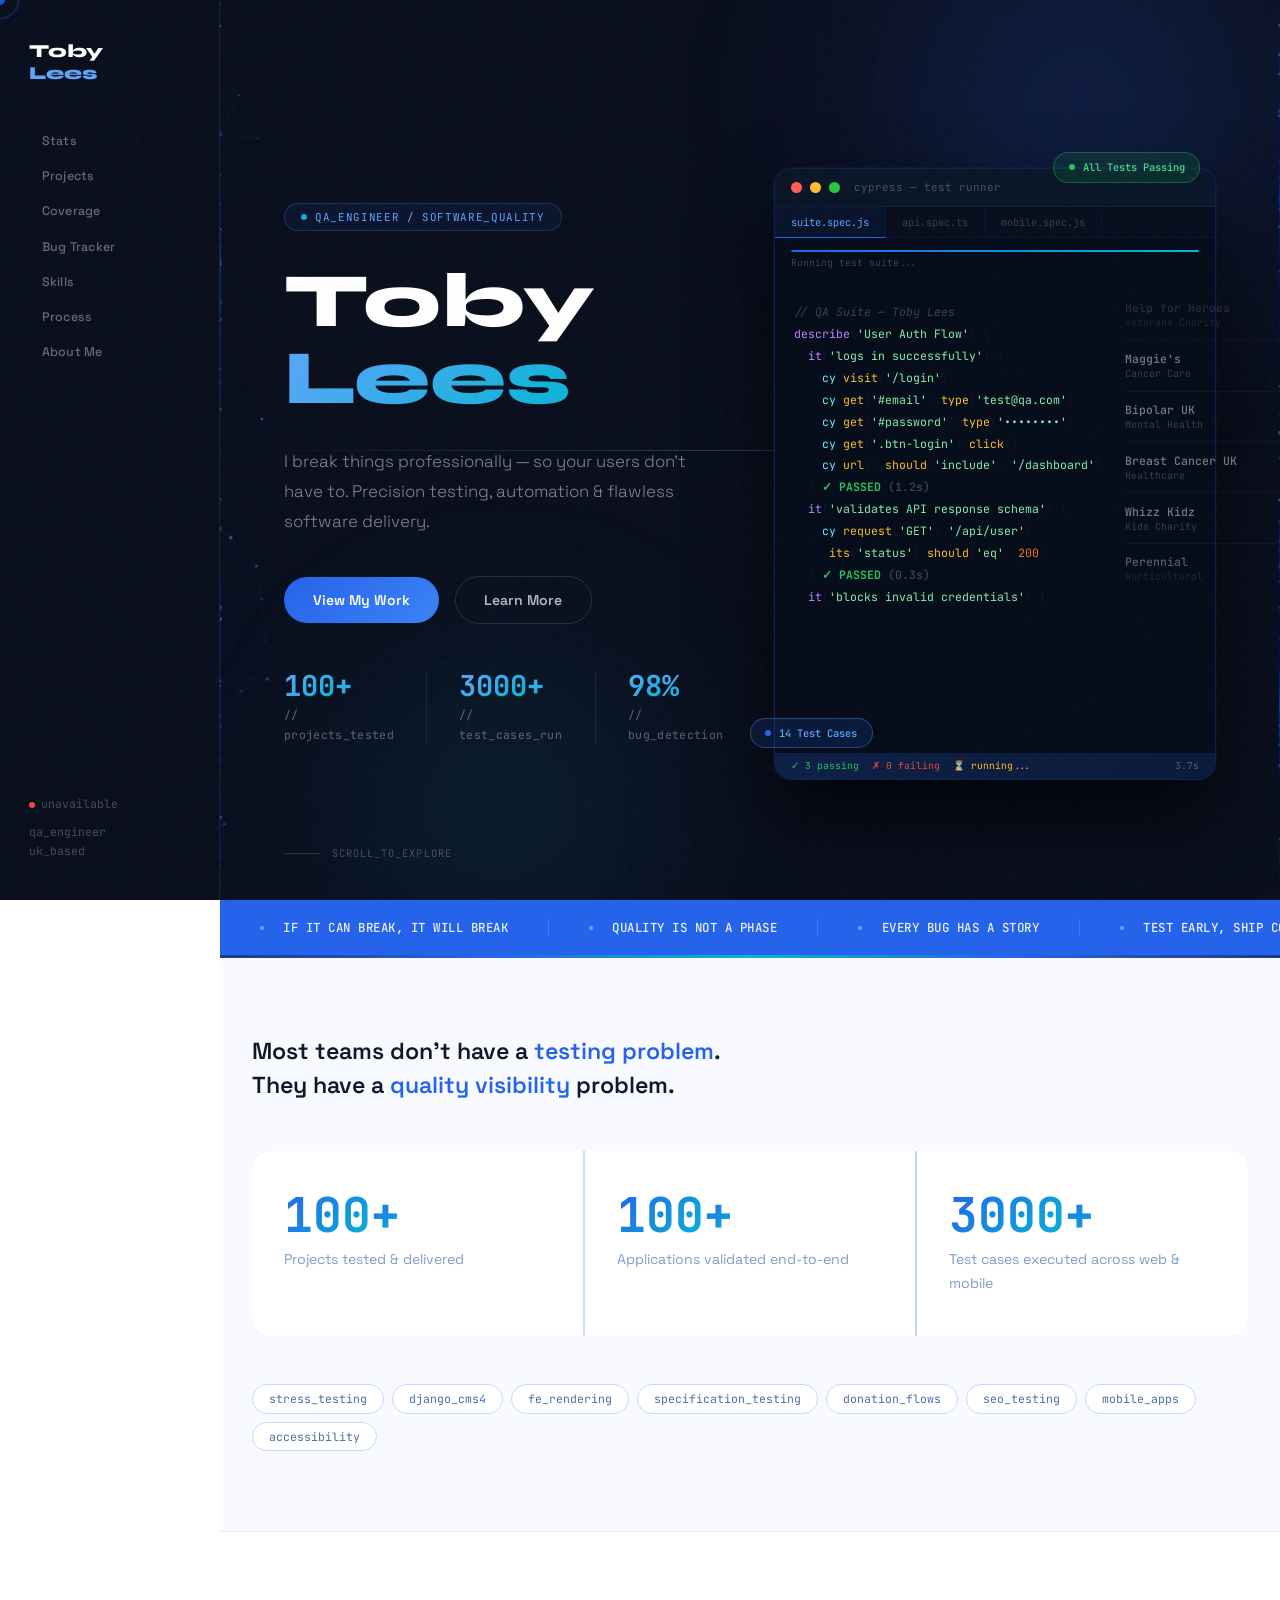
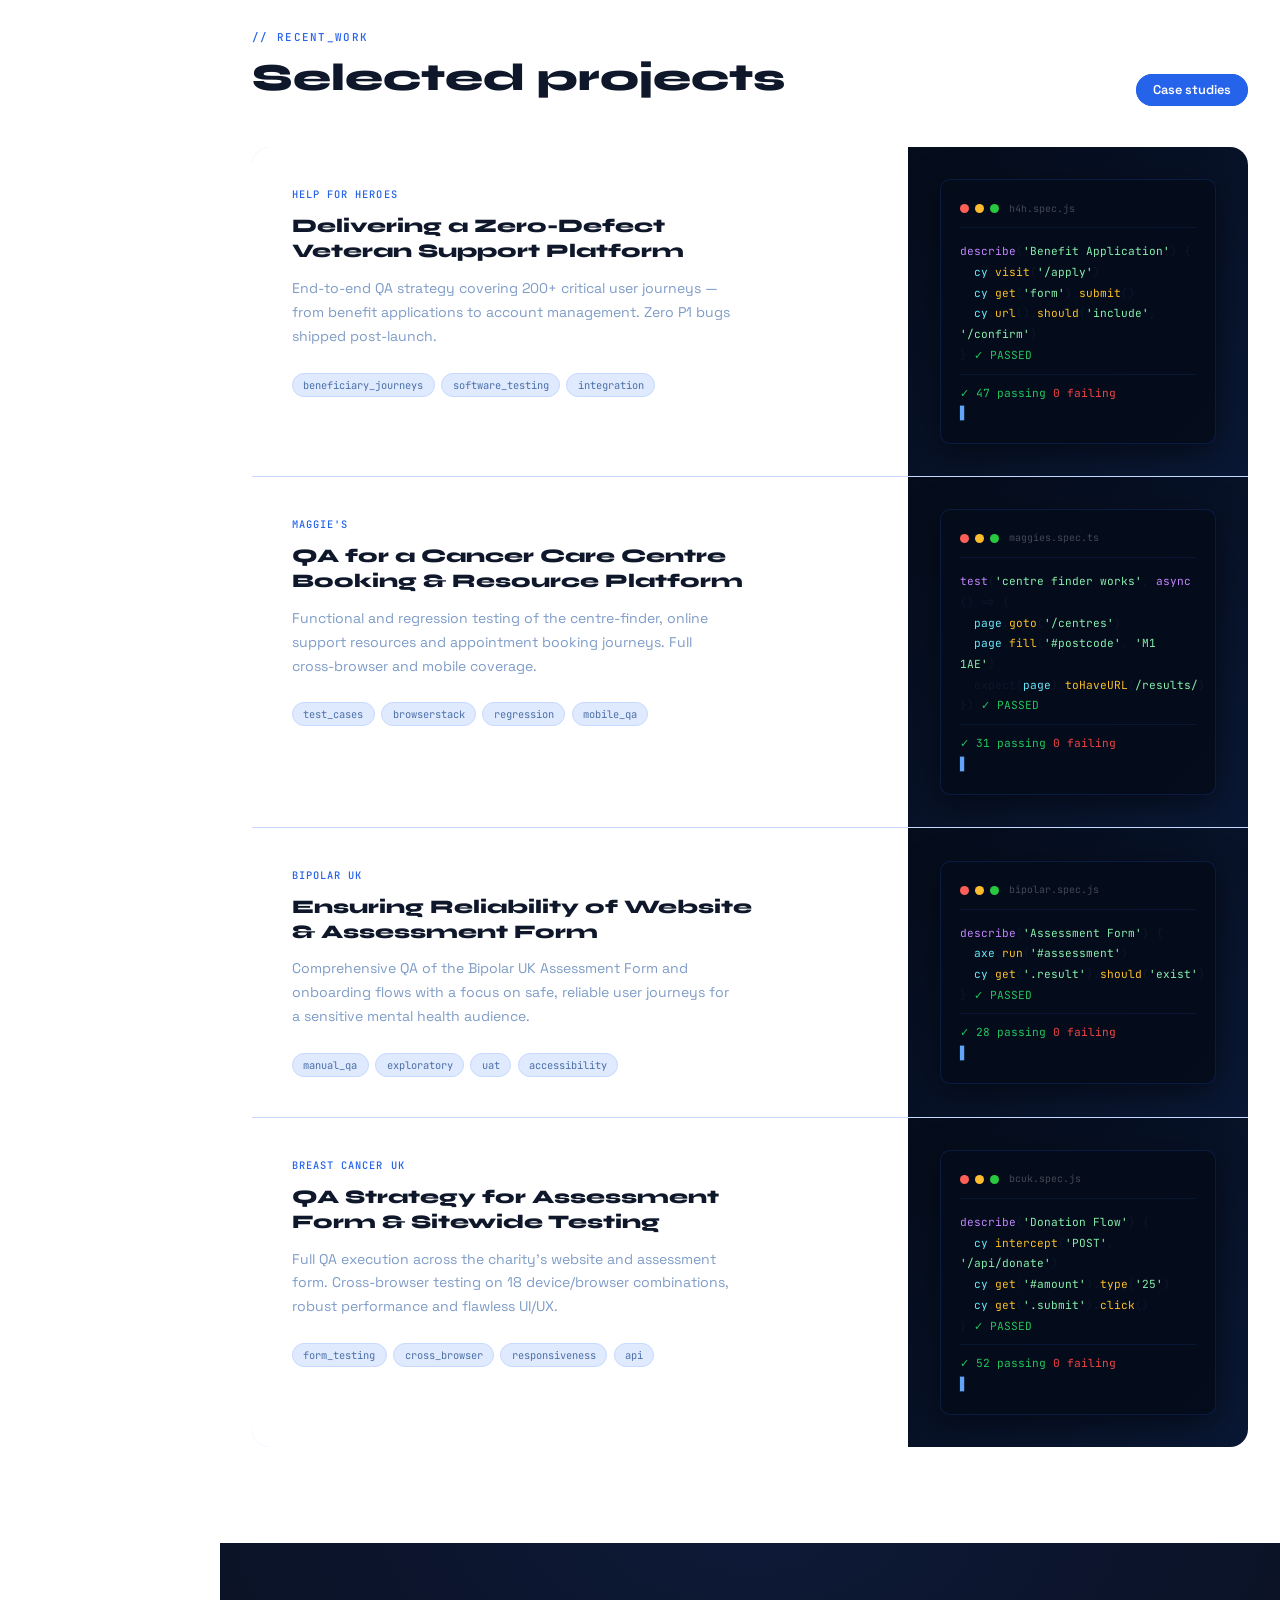
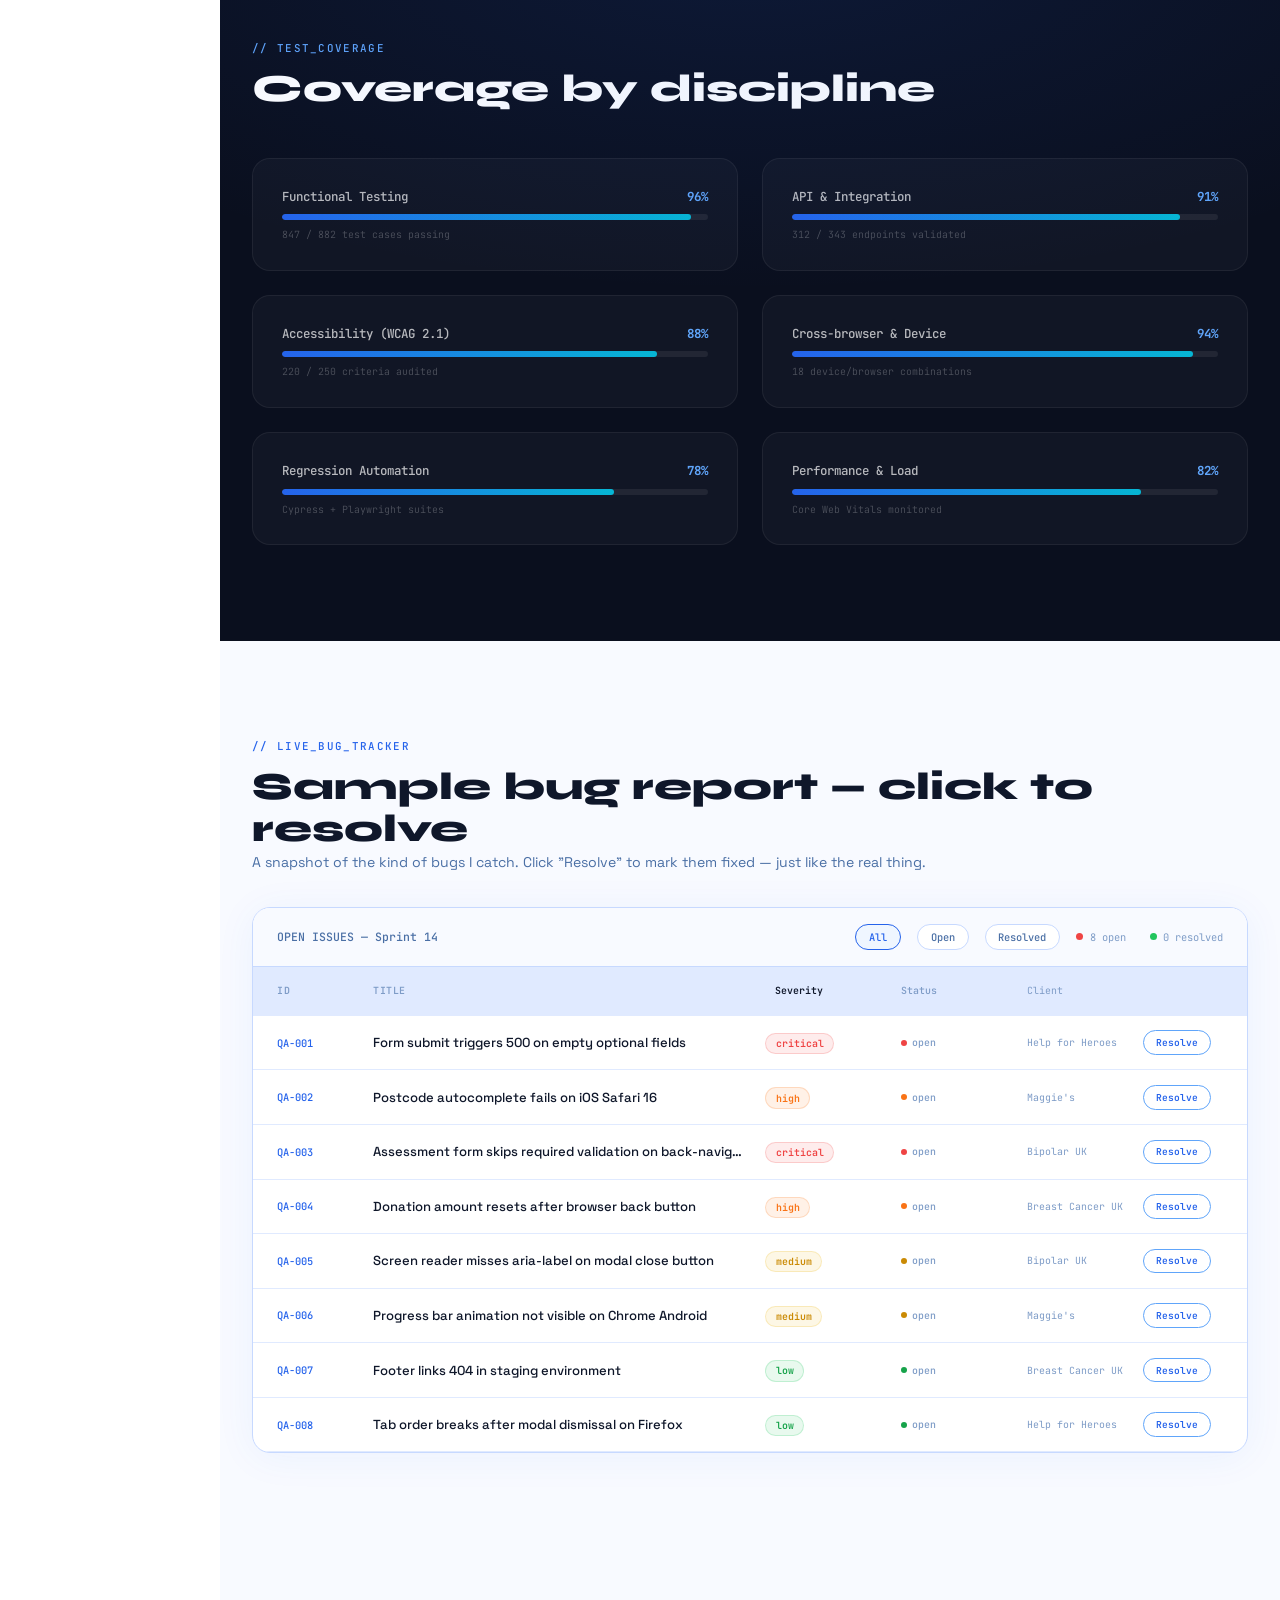
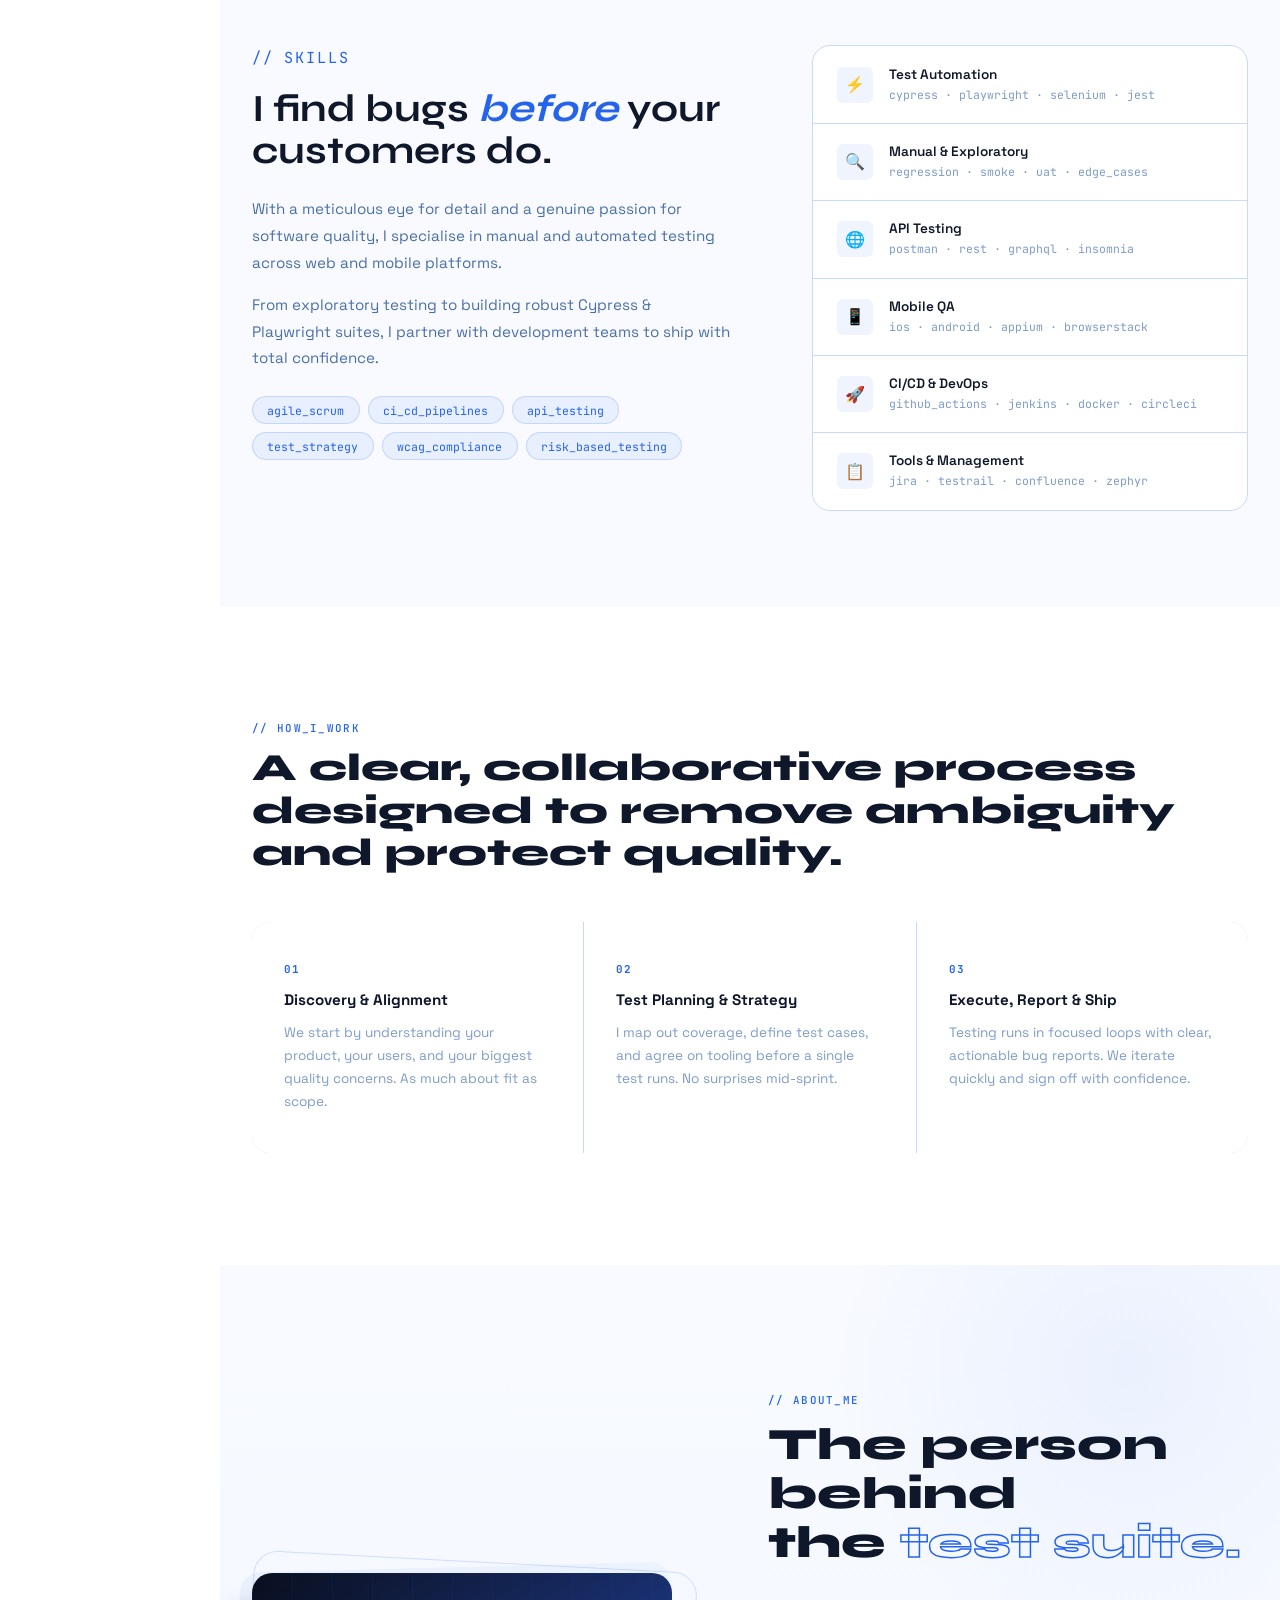
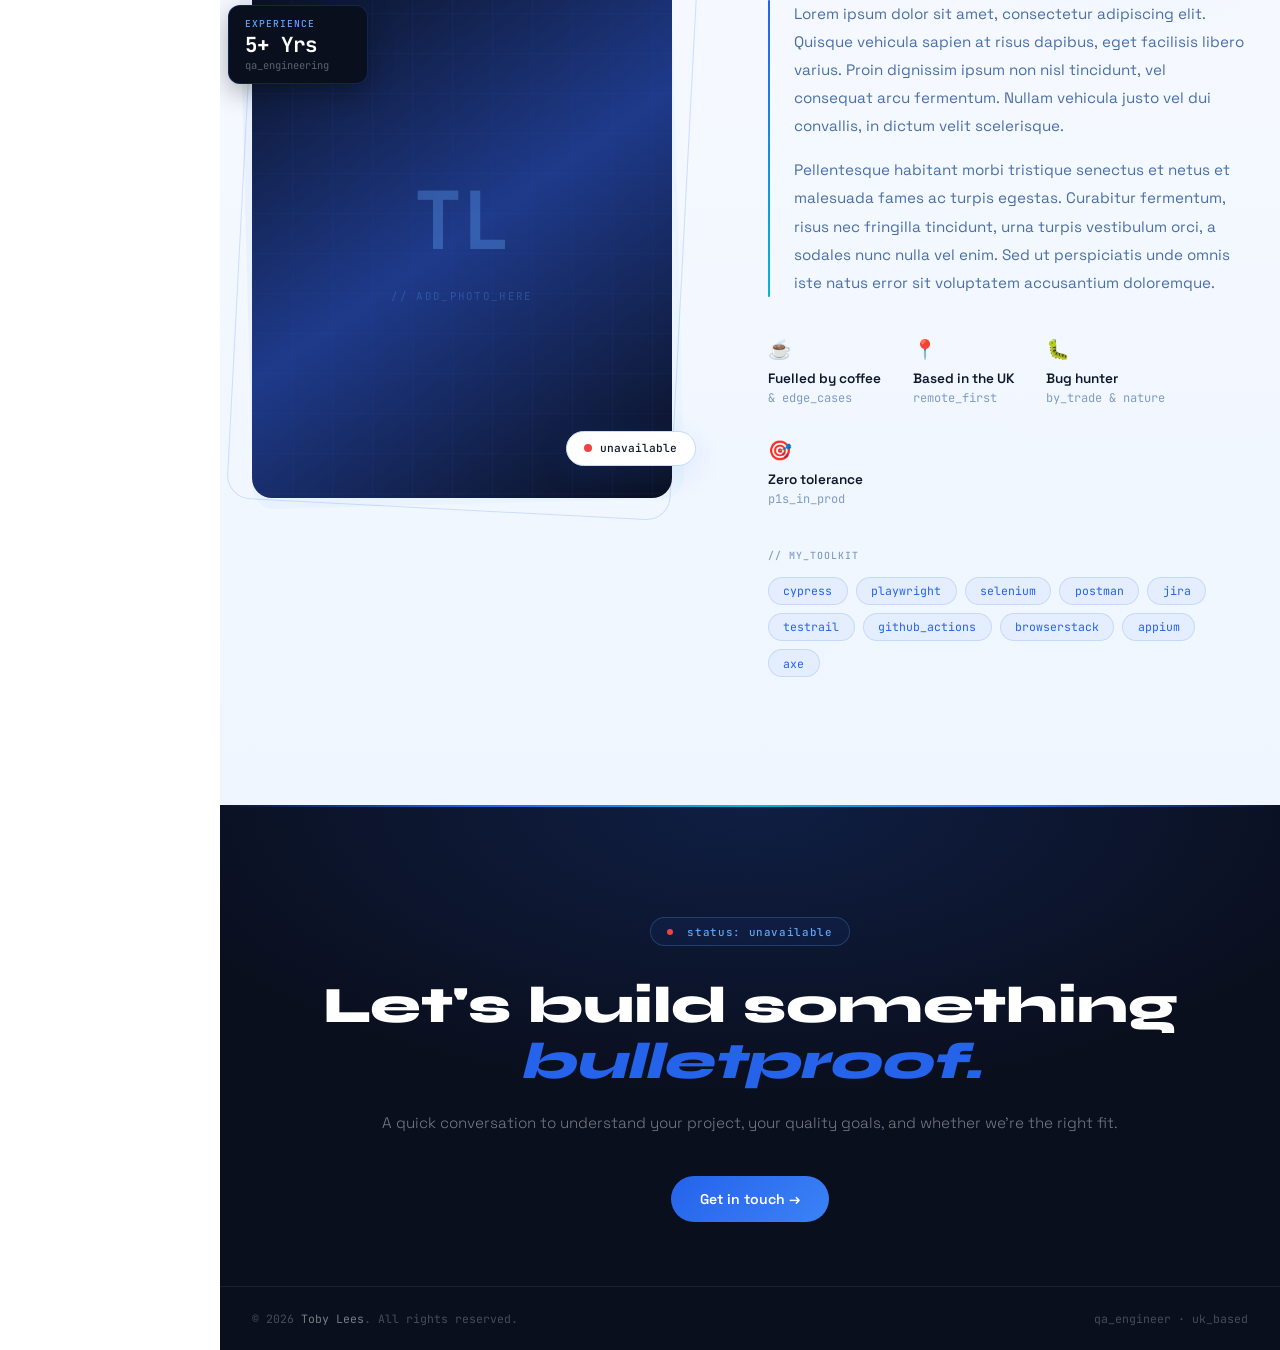
==== index.html @ b62c8f9a "Refactor particle canvas initialization and rendering Updated particle canvas initialization and dra" ====
<!DOCTYPE html>
<html lang="en">
<head>
  <meta charset="UTF-8" />
  <meta name="viewport" content="width=device-width, initial-scale=1.0" />
  <title>Toby Lees — QA Engineer</title>
  <link rel="preconnect" href="https://fonts.googleapis.com" />
  <link rel="preconnect" href="https://fonts.gstatic.com" crossorigin />
  <link href="https://fonts.googleapis.com/css2?family=Space+Grotesk:wght@300;400;500;600;700&family=JetBrains+Mono:wght@300;400;500;700&family=Syne:wght@800&display=swap" rel="stylesheet" />
  <style>
    :root {
      --blue:        #2563eb;
      --blue-light:  #60a5fa;
      --blue-mid:    #3b82f6;
      --blue-dark:   #1e3a8a;
      --blue-glow:   rgba(37,99,235,0.35);
      --blue-subtle: rgba(37,99,235,0.07);
      --cyan:        #06b6d4;
      --cyan-light:  #67e8f9;
      --white:       #ffffff;
      --off-white:   #f8faff;
      --cream:       #eff6ff;
      --gray-100:    #e0eaff;
      --gray-200:    #c7d9ff;
      --gray-400:    #7e9cc7;
      --gray-600:    #4a6fa5;
      --gray-900:    #0f172a;
      --dark:        #0a0f1e;
      --dark-mid:    #111827;
      --dark-border: rgba(255,255,255,0.07);
      --font-display: 'Syne', sans-serif;
      --font-body:    'Space Grotesk', sans-serif;
      --font-mono:    'JetBrains Mono', monospace;
      --radius:    18px;
      --radius-sm: 10px;
      --radius-xs: 6px;
      --ease: cubic-bezier(0.4,0,0.2,1);
      --t:      0.3s;
      --t-slow: 0.7s;
    }

    *, *::before, *::after { margin:0; padding:0; box-sizing:border-box; }
    html { scroll-behavior: smooth; font-size: 16px; }
    body { font-family: var(--font-body); background: var(--white); color: var(--gray-900); overflow-x: hidden; cursor: none; }

    .cursor { position: fixed; width: 10px; height: 10px; background: var(--blue); border-radius: 50%; pointer-events: none; z-index: 99999; transform: translate(-50%,-50%); transition: width .2s, height .2s, background .2s; mix-blend-mode: difference; }
    .cursor-ring { position: fixed; width: 38px; height: 38px; border: 1.5px solid rgba(37,99,235,0.5); border-radius: 50%; pointer-events: none; z-index: 99998; transform: translate(-50%,-50%); transition: left .1s ease, top .1s ease; }

    body::before { content: ''; position: fixed; inset: 0; pointer-events: none; z-index: 99997; opacity: 0.02; background-image: url("data:image/svg+xml,%3Csvg viewBox='0 0 200 200' xmlns='http://www.w3.org/2000/svg'%3E%3Cfilter id='n'%3E%3CfeTurbulence type='fractalNoise' baseFrequency='0.85' numOctaves='4' stitchTiles='stitch'/%3E%3C/filter%3E%3Crect width='100%25' height='100%25' filter='url(%23n)'/%3E%3C/svg%3E"); }

    h1,h2,h3,h4,h5 { font-family: var(--font-display); line-height: 1.1; }
    p { line-height: 1.75; color: var(--gray-600); font-family: var(--font-body); }
    em { font-style: italic; color: var(--blue); }
    a { text-decoration: none; color: inherit; }
    code, .mono { font-family: var(--font-mono); }

    .wrap { max-width: 1120px; margin: 0 auto; padding: 0 2rem; }
    [data-reveal] { opacity: 0; transform: translateY(28px); transition: opacity .7s var(--ease), transform .7s var(--ease); }
    [data-reveal].on { opacity: 1; transform: none; }

    /* ── SIDEBAR ── */
    .sidebar { position: fixed; top: 0; left: 0; bottom: 0; width: 220px; background: var(--dark); border-right: 1px solid var(--dark-border); z-index: 900; display: flex; flex-direction: column; padding: 2.5rem 1.8rem; }
    .sidebar-name { font-family: var(--font-display); font-size: 1.15rem; font-weight: 800; color: var(--white); line-height: 1.2; margin-bottom: 2.5rem; }
    .sidebar-name span { display: block; }
    .sidebar-name em { color: var(--blue-light); font-style: normal; }
    .sidebar-nav { display: flex; flex-direction: column; gap: 0.1rem; }
    .sidebar-nav a { font-family: var(--font-body); font-size: 0.78rem; font-weight: 500; color: rgba(255,255,255,0.38); padding: 0.55rem 0.8rem; border-radius: var(--radius-xs); letter-spacing: 0.02em; transition: color var(--t), background var(--t); position: relative; }
    .sidebar-nav a::before { content: ''; position: absolute; left: 0; top: 50%; transform: translateY(-50%); width: 2px; height: 0; background: var(--blue-light); border-radius: 2px; transition: height var(--t); }
    .sidebar-nav a:hover, .sidebar-nav a.active { color: rgba(255,255,255,0.9); background: rgba(255,255,255,0.04); }
    .sidebar-nav a:hover::before, .sidebar-nav a.active::before { height: 70%; }
    .sidebar-bottom { margin-top: auto; font-size: 0.72rem; color: rgba(255,255,255,0.25); font-family: var(--font-mono); line-height: 1.6; }
    .sidebar-dot { display: inline-block; width: 6px; height: 6px; background: #ef4444; border-radius: 50%; margin-right: 6px; animation: blinkDot 2s ease-in-out infinite; vertical-align: middle; }
    @keyframes blinkDot { 0%,100%{opacity:1;} 50%{opacity:.4;} }

    .mobile-nav { display: none; position: fixed; top: 0; left: 0; right: 0; height: 60px; background: var(--dark); border-bottom: 1px solid var(--dark-border); z-index: 900; align-items: center; padding: 0 1.5rem; justify-content: space-between; }
    .mobile-nav-name { font-family: var(--font-display); font-size: 1rem; font-weight: 800; color: var(--white); }
    .mobile-menu-btn { background: none; border: none; display: flex; flex-direction: column; gap: 5px; padding: 4px; cursor: none; }
    .mobile-menu-btn span { display: block; width: 22px; height: 2px; background: var(--white); border-radius: 2px; transition: var(--t); }
    .mobile-menu { position: fixed; top: 60px; left: 0; right: 0; bottom: 0; background: var(--dark); z-index: 899; padding: 2rem 1.5rem; display: none; flex-direction: column; gap: 0.5rem; }
    .mobile-menu.open { display: flex; }
    .mobile-menu a { font-family: var(--font-body); font-size: 1.1rem; font-weight: 600; color: rgba(255,255,255,0.7); padding: 0.8rem 0; border-bottom: 1px solid var(--dark-border); transition: color var(--t); }
    .mobile-menu a:hover { color: var(--blue-light); }

    .main { margin-left: 220px; }

    /* ═══════════════════════════════════════════
       HERO — particle canvas + test runner
    ═══════════════════════════════════════════ */
    .hero {
      min-height: 100vh;
      background: var(--dark);
      display: grid;
      grid-template-columns: 1fr 1fr;
      align-items: center;
      gap: 3rem;
      padding: 7rem 4rem 4rem;
      position: relative;
      overflow: hidden;
    }

    #particleCanvas { position: absolute; inset: 0;  width: 100%;  height: 100%;  pointer-events: none; z-index: 0; }

    .hero-bg-orb { position: absolute; border-radius: 50%; filter: blur(100px); pointer-events: none; }
    .hero-bg-orb-1 { width: 500px; height: 500px; background: radial-gradient(circle, rgba(37,99,235,0.3) 0%, transparent 70%); top: -150px; right: -50px; animation: orbDrift 12s ease-in-out infinite; }
    .hero-bg-orb-2 { width: 350px; height: 350px; background: radial-gradient(circle, rgba(6,182,212,0.2) 0%, transparent 70%); bottom: -80px; left: 10%; animation: orbDrift 9s ease-in-out infinite; animation-delay: -4s; }
    @keyframes orbDrift { 0%,100%{transform:translate(0,0);} 33%{transform:translate(20px,-15px);} 66%{transform:translate(-12px,20px);} }

    .hero-scanline { position: absolute; left: 0; right: 0; height: 1px; background: linear-gradient(90deg, transparent, rgba(96,165,250,0.3), transparent); animation: scanline 5s linear infinite; pointer-events: none; z-index: 1; }
    @keyframes scanline { 0%{top:-1px;opacity:0;} 5%{opacity:1;} 95%{opacity:1;} 100%{top:100%;opacity:0;} }

    .hero-content { position: relative; z-index: 2; }

    .hero-badge { display: inline-flex; align-items: center; gap: 0.5rem; font-family: var(--font-mono); font-size: 0.68rem; font-weight: 400; letter-spacing: 0.06em; color: var(--blue-light); border: 1px solid rgba(96,165,250,0.2); background: rgba(37,99,235,0.08); padding: 0.4rem 1rem; border-radius: 50px; margin-bottom: 2rem; }
    .hero-badge-dot { width: 6px; height: 6px; background: var(--cyan); border-radius: 50%; animation: blinkDot 1.5s ease-in-out infinite; }

    .hero-title { font-family: var(--font-display); font-size: clamp(3.5rem, 6vw, 5.5rem); font-weight: 800; color: var(--white); line-height: 1.0; margin-bottom: 1.8rem; }
    .hero-title .gradient-text { background: linear-gradient(135deg, var(--blue-light), var(--cyan)); -webkit-background-clip: text; -webkit-text-fill-color: transparent; background-clip: text; }

    .hero-sub { font-family: var(--font-body); font-size: 1.05rem; font-weight: 300; color: rgba(255,255,255,0.5); line-height: 1.8; max-width: 480px; margin-bottom: 2.5rem; }

    .hero-cta-row { display: flex; align-items: center; gap: 1rem; flex-wrap: wrap; margin-bottom: 3rem; }

    .btn-primary { display: inline-flex; align-items: center; gap: 0.5rem; font-family: var(--font-body); font-size: 0.88rem; font-weight: 600; background: linear-gradient(135deg, var(--blue), var(--blue-mid)); color: var(--white); padding: 0.85rem 1.8rem; border-radius: 50px; border: none; cursor: none; transition: transform var(--t), box-shadow var(--t); }
    .btn-primary:hover { transform: translateY(-2px); box-shadow: 0 12px 36px var(--blue-glow); }
    .btn-outline { display: inline-flex; align-items: center; gap: 0.5rem; font-family: var(--font-body); font-size: 0.88rem; font-weight: 600; color: rgba(255,255,255,0.7); padding: 0.85rem 1.8rem; border-radius: 50px; border: 1.5px solid rgba(255,255,255,0.12); cursor: none; transition: border-color var(--t), color var(--t), transform var(--t); }
    .btn-outline:hover { border-color: var(--blue-light); color: var(--white); transform: translateY(-2px); }

    .hero-stats { display: flex; gap: 2rem; }
    .hero-stat .num { font-family: var(--font-mono); font-size: 1.8rem; font-weight: 700; color: var(--white); line-height: 1; }
    .hero-stat .num span { background: linear-gradient(135deg, var(--blue-light), var(--cyan)); -webkit-background-clip: text; -webkit-text-fill-color: transparent; background-clip: text; }
    .hero-stat p { font-size: 0.72rem; font-family: var(--font-mono); color: rgba(255,255,255,0.35); margin: 0.3rem 0 0; letter-spacing: 0.03em; }
    .hero-stat-divider { width: 1px; background: rgba(255,255,255,0.08); align-self: stretch; }

    .scroll-hint { position: absolute; bottom: 2.5rem; left: 4rem; display: flex; align-items: center; gap: 0.75rem; color: rgba(255,255,255,0.25); font-family: var(--font-mono); font-size: 0.65rem; letter-spacing: 0.1em; text-transform: uppercase; z-index: 2; }
    .scroll-hint-line { width: 36px; height: 1px; background: rgba(255,255,255,0.15); }

    /* Test runner */
    .hero-visual { position: relative; z-index: 2; }
    .test-runner { background: #050c1a; border: 1px solid rgba(37,99,235,0.25); border-radius: var(--radius); overflow: hidden; box-shadow: 0 40px 80px rgba(0,0,0,0.7), 0 0 0 1px rgba(37,99,235,0.1); animation: floatUp 6s ease-in-out infinite; }
    @keyframes floatUp { 0%,100%{transform:translateY(0);} 50%{transform:translateY(-10px);} }
    .tr-titlebar { background: #0a1628; padding: 0.7rem 1rem; display: flex; align-items: center; gap: 0.5rem; border-bottom: 1px solid rgba(37,99,235,0.12); }
    .tr-dot { width: 11px; height: 11px; border-radius: 50%; }
    .tr-dot.r{background:#ff5f57;} .tr-dot.y{background:#febc2e;} .tr-dot.g{background:#28c840;}
    .tr-title { font-family: var(--font-mono); font-size: 0.68rem; color: rgba(255,255,255,0.25); margin-left: 6px; font-weight: 400; }
    .tr-tabs { display: flex; border-bottom: 1px solid rgba(37,99,235,0.1); background: #080e1d; }
    .tr-tab { font-family: var(--font-mono); font-size: 0.65rem; padding: 0.5rem 1rem; color: rgba(255,255,255,0.2); border-right: 1px solid rgba(37,99,235,0.08); cursor: default; }
    .tr-tab.active { color: var(--blue-light); background: rgba(37,99,235,0.07); border-bottom: 1px solid var(--blue); margin-bottom: -1px; }
    .tr-progress { margin: 0 1rem 0.8rem; padding-top: 0.8rem; }
    .tr-progress-bar { height: 2px; background: rgba(37,99,235,0.15); border-radius: 2px; overflow: hidden; }
    .tr-progress-fill { height: 100%; background: linear-gradient(90deg, var(--blue), var(--cyan)); border-radius: 2px; width: 0%; transition: width 0.3s ease; }
    .tr-progress-label { font-family: var(--font-mono); font-size: 0.6rem; color: rgba(255,255,255,0.25); margin-top: 4px; font-weight: 300; }
    .tr-body { padding: 1.2rem; font-family: var(--font-mono); font-size: 0.72rem; line-height: 1.9; min-height: 280px; font-weight: 400; }
    .tr-statusbar { background: linear-gradient(90deg, #0e2047, #0a1a3a); padding: 0.4rem 1rem; display: flex; align-items: center; justify-content: space-between; }
    .tr-status-left { display: flex; align-items: center; gap: 0.8rem; font-family: var(--font-mono); font-size: 0.6rem; }
    .tr-status-pass{color:#22c55e;} .tr-status-fail{color:#ef4444;} .tr-status-pending{color:#fbbf24;}
    .tr-status-right { font-family: var(--font-mono); font-size: 0.6rem; color: rgba(255,255,255,0.3); }
    .c-kw{color:#c084fc;} .c-str{color:#86efac;} .c-fn{color:#67e8f9;} .c-mt{color:#fbbf24;}
    .c-cm{color:rgba(255,255,255,0.22);font-style:italic;} .c-pass{color:#22c55e;font-weight:700;} .c-fail{color:#ef4444;}
    .c-num{color:#f97316;} .c-dim{color:rgba(255,255,255,0.28);}
    .c-cursor{color:var(--blue-light);animation:curBlink 1s step-end infinite;}
    @keyframes curBlink{0%,100%{opacity:1;}50%{opacity:0;}}
    .log-line{display:block;opacity:0;transform:translateX(-4px);}
    .log-line.visible{opacity:1;transform:none;transition:opacity 0.2s ease,transform 0.2s ease;}
    .tr-chip{position:absolute;display:flex;align-items:center;gap:0.5rem;font-family:var(--font-mono);font-size:0.65rem;font-weight:500;padding:0.45rem 0.9rem;border-radius:50px;white-space:nowrap;}
    .tr-chip-1{top:-1rem;right:1rem;background:rgba(34,197,94,0.12);border:1px solid rgba(34,197,94,0.35);color:#4ade80;animation:chipBob 4s ease-in-out infinite;}
    .tr-chip-2{bottom:2rem;left:-1.5rem;background:rgba(37,99,235,0.15);border:1px solid rgba(96,165,250,0.35);color:var(--blue-light);animation:chipBob 4s ease-in-out infinite;animation-delay:-2s;}
    @keyframes chipBob{0%,100%{transform:translateY(0);}50%{transform:translateY(-6px);}}
    .chip-dot-g{width:6px;height:6px;background:#22c55e;border-radius:50%;animation:blinkDot 1.5s ease-in-out infinite;}
    .chip-dot-b{width:6px;height:6px;background:var(--blue);border-radius:50%;}
    .hero-ticker{position:absolute;right:0;top:50%;transform:translateY(-50%);height:320px;overflow:hidden;width:155px;z-index:2;mask-image:linear-gradient(to bottom,transparent,black 20%,black 80%,transparent);}
    .hero-ticker-track{display:flex;flex-direction:column;animation:tickerScroll 18s linear infinite;}
    @keyframes tickerScroll{from{transform:translateY(0);}to{transform:translateY(-50%);}}
    .ticker-item{padding:0.65rem 0;border-bottom:1px solid rgba(255,255,255,0.04);}
    .ticker-item .t-name{font-family:var(--font-mono);font-size:0.72rem;font-weight:500;color:rgba(255,255,255,0.45);}
    .ticker-item .t-type{font-size:0.62rem;font-family:var(--font-mono);color:rgba(255,255,255,0.2);margin-top:1px;}

    /* ═══════════════════════════════════════════
       MANIFESTO STRIP
    ═══════════════════════════════════════════ */
    .manifesto {
      background: var(--blue);
      padding: 0;
      overflow: hidden;
      position: relative;
    }
    .manifesto-track {
      display: flex;
      animation: manifestoScroll 25s linear infinite;
      width: max-content;
      padding: 1.2rem 0;
    }
    .manifesto-track:hover { animation-play-state: paused; }
    @keyframes manifestoScroll { from{transform:translateX(0);} to{transform:translateX(-50%);} }
    .manifesto-item {
      display: flex; align-items: center; gap: 1.2rem;
      padding: 0 2.5rem;
      border-right: 1px solid rgba(255,255,255,0.15);
      white-space: nowrap;
    }
    .manifesto-item span {
      font-family: var(--font-mono);
      font-size: 0.78rem;
      font-weight: 500;
      color: rgba(255,255,255,0.9);
      letter-spacing: 0.04em;
      text-transform: uppercase;
    }
    .manifesto-item .sep {
      width: 4px; height: 4px; background: rgba(255,255,255,0.4); border-radius: 50%; flex-shrink: 0;
    }

    /* ═══════════════════════════════════════════
       STATS
    ═══════════════════════════════════════════ */
    .stats-section { background: var(--off-white); padding: 5rem 0; position: relative; overflow: hidden; border-bottom: 1px solid var(--gray-100); }
    .stats-section::before { content: ''; position: absolute; top: 0; left: 0; right: 0; height: 3px; background: linear-gradient(90deg, var(--blue-dark), var(--blue), var(--cyan), var(--blue), var(--blue-dark)); }
    .stats-header { margin-bottom: 3rem; }
    .stats-header p { font-size: 1.45rem; font-family: var(--font-body); font-weight: 600; color: var(--gray-900); max-width: 560px; line-height: 1.45; }
    .stats-header p em { color: var(--blue); font-style: normal; }
    .stats-grid { display: grid; grid-template-columns: repeat(3, 1fr); gap: 2px; background: var(--gray-200); border-radius: var(--radius); overflow: hidden; margin-bottom: 3rem; }
    .stat-box { background: var(--white); padding: 2.5rem 2rem; position: relative; overflow: hidden; transition: background var(--t); }
    .stat-box::after { content: ''; position: absolute; bottom: 0; left: 0; right: 0; height: 3px; background: linear-gradient(90deg, var(--blue), var(--cyan)); transform: scaleX(0); transform-origin: left; transition: transform 0.5s var(--ease); }
    .stat-box:hover::after { transform: scaleX(1); }
    .stat-box:hover { background: var(--cream); }
    .stat-box .num { font-family: var(--font-mono); font-size: 3rem; font-weight: 700; color: var(--gray-900); line-height: 1; margin-bottom: 0.5rem; }
    .stat-box .num span { background: linear-gradient(135deg, var(--blue), var(--cyan)); -webkit-background-clip: text; -webkit-text-fill-color: transparent; background-clip: text; }
    .stat-box p { font-size: 0.88rem; color: var(--gray-400); margin: 0; font-family: var(--font-body); font-weight: 400; }
    .industry-tags { display: flex; flex-wrap: wrap; gap: 0.5rem; }
    .industry-tag { font-family: var(--font-mono); font-size: 0.72rem; font-weight: 400; color: var(--gray-600); background: var(--white); border: 1.5px solid var(--gray-200); padding: 0.4rem 1rem; border-radius: 50px; transition: border-color var(--t), color var(--t), background var(--t), transform var(--t); }
    .industry-tag:hover { border-color: var(--blue); color: var(--blue); background: var(--cream); transform: translateY(-2px); }

    /* ═══════════════════════════════════════════
       PROJECTS
    ═══════════════════════════════════════════ */
    .projects-section { background: var(--white); padding: 6rem 0; }
    .section-header { display: flex; justify-content: space-between; align-items: flex-end; margin-bottom: 3rem; }
    .section-label { font-family: var(--font-mono); font-size: 0.68rem; font-weight: 500; letter-spacing: 0.12em; text-transform: uppercase; color: var(--blue); margin-bottom: 0.6rem; }
    .section-title { font-family: var(--font-display); font-size: clamp(1.8rem, 3vw, 2.4rem); font-weight: 800; color: var(--gray-900); }
    .pill-link { font-family: var(--font-body); font-size: 0.8rem; font-weight: 600; color: var(--blue); border: 1.5px solid var(--blue-light); padding: 0.4rem 1rem; border-radius: 50px; transition: background var(--t), color var(--t); }
    .pill-link:hover, .pill-link.filled { background: var(--blue); color: var(--white); border-color: var(--blue); }
    .projects-list { display: flex; flex-direction: column; gap: 1px; background: var(--gray-200); border-radius: var(--radius); overflow: hidden; }
    .project-row { background: var(--white); display: grid; grid-template-columns: 1fr 340px; min-height: 260px; cursor: none; position: relative; overflow: hidden; transition: background var(--t); }
    .project-row:hover { background: var(--cream); }
    .project-row::before { content: ''; position: absolute; left: 0; top: 0; bottom: 0; width: 3px; background: linear-gradient(to bottom, var(--blue), var(--cyan)); transform: scaleY(0); transform-origin: bottom; transition: transform var(--t-slow) var(--ease); }
    .project-row:hover::before { transform: scaleY(1); }
    .project-info { padding: 2.5rem; display: flex; flex-direction: column; justify-content: space-between; }
    .project-client-name { font-family: var(--font-mono); font-size: 0.65rem; font-weight: 500; letter-spacing: 0.1em; text-transform: uppercase; color: var(--blue); margin-bottom: 0.8rem; }
    .project-title { font-family: var(--font-display); font-size: 1.2rem; font-weight: 800; color: var(--gray-900); line-height: 1.3; margin-bottom: 0.8rem; max-width: 480px; }
    .project-desc { font-size: 0.88rem; color: var(--gray-400); line-height: 1.7; margin-bottom: 1.5rem; max-width: 440px; font-weight: 400; }
    .project-tags { display: flex; flex-wrap: wrap; gap: 0.4rem; }
    .project-tag { font-family: var(--font-mono); font-size: 0.65rem; font-weight: 400; color: var(--gray-600); background: var(--gray-100); border: 1px solid var(--gray-200); padding: 0.25rem 0.65rem; border-radius: 50px; }
    .project-visual { position: relative; overflow: hidden; background: linear-gradient(135deg, #050c1a, #0a1835); display: flex; align-items: center; justify-content: center; }
    .project-visual-inner { width: 100%; height: 100%; display: flex; align-items: center; justify-content: center; padding: 2rem; }
    .test-visual { width: 100%; background: rgba(5,12,26,0.9); border: 1px solid rgba(37,99,235,0.18); border-radius: var(--radius-sm); padding: 1.2rem; font-family: var(--font-mono); font-size: 0.7rem; line-height: 1.85; box-shadow: 0 8px 32px rgba(0,0,0,0.5); }
    .tv-bar { display: flex; align-items: center; gap: 6px; margin-bottom: 0.8rem; padding-bottom: 0.6rem; border-bottom: 1px solid rgba(37,99,235,0.12); }
    .tv-dot{width:9px;height:9px;border-radius:50%;} .tv-dot.r{background:#ff5f57;} .tv-dot.y{background:#febc2e;} .tv-dot.g{background:#28c840;}
    .tv-file{color:rgba(255,255,255,0.25);font-size:0.62rem;margin-left:4px;}
    .tv-kw{color:#c084fc;} .tv-str{color:#86efac;} .tv-fn{color:#67e8f9;} .tv-mt{color:#fbbf24;}
    .tv-cm{color:rgba(255,255,255,0.2);font-style:italic;} .tv-pass{color:#22c55e;} .tv-fail{color:#ef4444;}
    .tv-cursor{color:#60a5fa;animation:cursorBlink 1s step-end infinite;}
    @keyframes cursorBlink{0%,100%{opacity:1;}50%{opacity:0;}}

    /* ═══════════════════════════════════════════
       COVERAGE BARS — new section
    ═══════════════════════════════════════════ */
    .coverage-section {
      background: var(--dark);
      padding: 6rem 0;
      position: relative;
      overflow: hidden;
    }
    .coverage-section::before { content: ''; position: absolute; inset: 0; background: radial-gradient(ellipse 80% 50% at 50% 0%, rgba(37,99,235,0.12), transparent); pointer-events: none; }
    .coverage-section .section-label { color: var(--blue-light); }
    .coverage-section .section-title { color: var(--white); margin-bottom: 3rem; }

    .coverage-grid {
      display: grid;
      grid-template-columns: 1fr 1fr;
      gap: 1.5rem;
    }

    .coverage-card {
      background: rgba(255,255,255,0.03);
      border: 1px solid rgba(255,255,255,0.06);
      border-radius: var(--radius);
      padding: 1.8rem;
      transition: border-color var(--t), background var(--t);
    }
    .coverage-card:hover { border-color: rgba(37,99,235,0.4); background: rgba(37,99,235,0.04); }

    .coverage-card-header {
      display: flex; justify-content: space-between; align-items: center;
      margin-bottom: 0.6rem;
    }
    .coverage-card-title {
      font-family: var(--font-mono); font-size: 0.78rem; font-weight: 500;
      color: rgba(255,255,255,0.7);
    }
    .coverage-pct {
      font-family: var(--font-mono); font-size: 0.78rem; font-weight: 700;
      color: var(--blue-light);
    }
    .coverage-bar-track {
      height: 6px; background: rgba(255,255,255,0.07);
      border-radius: 6px; overflow: hidden; margin-bottom: 0.5rem;
    }
    .coverage-bar-fill {
      height: 100%; border-radius: 6px;
      background: linear-gradient(90deg, var(--blue), var(--cyan));
      width: 0%;
      transition: width 1.4s cubic-bezier(0.4,0,0.2,1);
    }
    .coverage-meta {
      font-family: var(--font-mono); font-size: 0.62rem; font-weight: 300;
      color: rgba(255,255,255,0.25);
    }

    /* ═══════════════════════════════════════════
       BUG TRACKER — interactive section
    ═══════════════════════════════════════════ */
    .bug-tracker-section {
      background: var(--off-white);
      padding: 6rem 0;
    }

    .bug-tracker-ui {
      background: var(--white);
      border: 1.5px solid var(--gray-200);
      border-radius: var(--radius);
      overflow: hidden;
      box-shadow: 0 4px 40px rgba(37,99,235,0.06);
    }

    .bt-toolbar {
      background: var(--off-white);
      border-bottom: 1px solid var(--gray-200);
      padding: 1rem 1.5rem;
      display: flex; align-items: center; gap: 1rem;
      flex-wrap: wrap;
    }
    .bt-toolbar-title {
      font-family: var(--font-mono); font-size: 0.72rem; font-weight: 500;
      color: var(--gray-600); margin-right: auto;
    }
    .bt-filter-btn {
      font-family: var(--font-mono); font-size: 0.65rem; font-weight: 500;
      padding: 0.3rem 0.8rem; border-radius: 50px; border: 1.5px solid var(--gray-200);
      background: var(--white); color: var(--gray-600); cursor: none;
      transition: border-color var(--t), color var(--t), background var(--t);
    }
    .bt-filter-btn:hover, .bt-filter-btn.active { border-color: var(--blue); color: var(--blue); background: var(--cream); }
    .bt-stats { display: flex; gap: 1.5rem; }
    .bt-stat { display: flex; align-items: center; gap: 0.4rem; font-family: var(--font-mono); font-size: 0.65rem; color: var(--gray-400); }
    .bt-stat-dot { width: 7px; height: 7px; border-radius: 50%; }

    .bt-list { display: flex; flex-direction: column; }
    .bt-row {
      display: grid; grid-template-columns: 80px 1fr 120px 110px 100px 80px;
      padding: 0.9rem 1.5rem; border-bottom: 1px solid var(--gray-100);
      align-items: center; gap: 1rem;
      transition: background var(--t);
    }
    .bt-row:hover { background: var(--cream); }
    .bt-row.resolved { opacity: 0.45; }
    .bt-row.resolved .bt-title { text-decoration: line-through; }

    .bt-id { font-family: var(--font-mono); font-size: 0.65rem; color: var(--blue); font-weight: 500; }
    .bt-title { font-family: var(--font-body); font-size: 0.82rem; font-weight: 500; color: var(--gray-900); white-space: nowrap; overflow: hidden; text-overflow: ellipsis; }
    .bt-severity { display: inline-flex; align-items: center; gap: 0.3rem; font-family: var(--font-mono); font-size: 0.62rem; font-weight: 600; padding: 0.2rem 0.6rem; border-radius: 50px; }
    .sev-critical { background: rgba(239,68,68,0.1); color: #ef4444; border: 1px solid rgba(239,68,68,0.2); }
    .sev-high { background: rgba(249,115,22,0.1); color: #f97316; border: 1px solid rgba(249,115,22,0.2); }
    .sev-medium { background: rgba(234,179,8,0.1); color: #ca8a04; border: 1px solid rgba(234,179,8,0.2); }
    .sev-low { background: rgba(34,197,94,0.1); color: #16a34a; border: 1px solid rgba(34,197,94,0.2); }
    .bt-status { display: inline-flex; align-items: center; gap: 0.3rem; font-family: var(--font-mono); font-size: 0.62rem; font-weight: 500; color: var(--gray-400); }
    .st-dot { width: 6px; height: 6px; border-radius: 50%; }
    .bt-client { font-family: var(--font-mono); font-size: 0.62rem; color: var(--gray-400); white-space: nowrap; overflow: hidden; text-overflow: ellipsis; }
    .bt-action-btn {
      font-family: var(--font-mono); font-size: 0.6rem; font-weight: 600;
      padding: 0.3rem 0.75rem; border-radius: 50px;
      border: 1px solid var(--blue-light); color: var(--blue); background: none;
      cursor: none; transition: background var(--t), color var(--t); white-space: nowrap;
    }
    .bt-action-btn:hover { background: var(--blue); color: var(--white); border-color: var(--blue); }
    .bt-action-btn.resolved-btn { border-color: var(--gray-200); color: var(--gray-400); }

    .bt-header { background: var(--gray-100); }
    .bt-header .bt-title, .bt-header .bt-id { font-family: var(--font-mono); font-size: 0.62rem; font-weight: 600; color: var(--gray-400); text-transform: uppercase; letter-spacing: 0.06em; }

    /* ═══════════════════════════════════════════
       SKILLS
    ═══════════════════════════════════════════ */
    .about-section { background: var(--off-white); padding: 6rem 0; }
    .about-grid { display: grid; grid-template-columns: 1.1fr 1fr; gap: 5rem; align-items: start; }
    .about-text h2 { font-size: clamp(1.8rem, 3vw, 2.4rem); margin-bottom: 1.5rem; color: var(--gray-900); }
    .about-text p { margin-bottom: 1rem; font-size: 0.95rem; font-weight: 400; }
    .about-tags { display: flex; flex-wrap: wrap; gap: 0.5rem; margin-top: 1.5rem; }
    .about-tag { font-family: var(--font-mono); font-size: 0.72rem; font-weight: 400; color: var(--blue); background: var(--blue-subtle); border: 1px solid rgba(37,99,235,0.18); padding: 0.35rem 0.9rem; border-radius: 50px; }
    .skills-card { background: var(--white); border: 1.5px solid var(--gray-200); border-radius: var(--radius); overflow: hidden; }
    .skill-row { display: flex; align-items: center; gap: 1rem; padding: 1.2rem 1.5rem; border-bottom: 1px solid var(--gray-200); transition: background var(--t); position: relative; overflow: hidden; }
    .skill-row::after { content: ''; position: absolute; left: 0; top: 0; bottom: 0; width: 2px; background: linear-gradient(to bottom, var(--blue), var(--cyan)); transform: scaleY(0); transform-origin: bottom; transition: transform 0.4s var(--ease); }
    .skill-row:hover::after { transform: scaleY(1); }
    .skill-row:last-child { border-bottom: none; }
    .skill-row:hover { background: var(--cream); }
    .skill-icon-box { width: 36px; height: 36px; background: var(--blue-subtle); border-radius: var(--radius-xs); display: flex; align-items: center; justify-content: center; font-size: 1rem; flex-shrink: 0; }
    .skill-info strong { display: block; font-family: var(--font-body); font-size: 0.85rem; font-weight: 600; color: var(--gray-900); }
    .skill-info span { font-size: 0.72rem; color: var(--gray-400); font-family: var(--font-mono); }

    /* ═══════════════════════════════════════════
       PROCESS
    ═══════════════════════════════════════════ */
    .process-section { background: var(--white); padding: 7rem 0; }
    .process-grid { display: grid; grid-template-columns: repeat(3, 1fr); gap: 1px; background: var(--gray-200); border-radius: var(--radius); overflow: hidden; margin-top: 3rem; }
    .process-step { background: var(--white); padding: 2.5rem 2rem; transition: background var(--t); position: relative; overflow: hidden; }
    .process-step::before { content: ''; position: absolute; bottom: 0; left: 0; right: 0; height: 3px; background: linear-gradient(90deg, var(--blue), var(--cyan)); transform: scaleX(0); transform-origin: left; transition: transform 0.5s var(--ease); }
    .process-step:hover::before { transform: scaleX(1); }
    .process-step:hover { background: var(--cream); }
    .step-num { font-family: var(--font-mono); font-size: 0.68rem; font-weight: 700; color: var(--blue); letter-spacing: 0.1em; margin-bottom: 1rem; }
    .process-step h3 { font-size: 0.95rem; font-weight: 700; color: var(--gray-900); margin-bottom: 0.75rem; font-family: var(--font-body); }
    .process-step p { font-size: 0.85rem; color: var(--gray-400); line-height: 1.7; font-weight: 400; }

    /* ═══════════════════════════════════════════
       ABOUT ME
    ═══════════════════════════════════════════ */
    .about-me-section { background: linear-gradient(180deg, var(--off-white) 0%, var(--cream) 100%); padding: 8rem 0; position: relative; overflow: hidden; }
    .about-me-section::before { content: ''; position: absolute; width: 600px; height: 600px; background: radial-gradient(circle, rgba(37,99,235,0.06) 0%, transparent 70%); top: -200px; right: -150px; border-radius: 50%; pointer-events: none; }
    .about-me-inner { display: grid; grid-template-columns: 420px 1fr; gap: 6rem; align-items: center; position: relative; z-index: 2; }
    .about-me-image-wrap { position: relative; }
    .about-me-image-wrap::before { content: ''; position: absolute; inset: -12px; border: 1.5px solid rgba(37,99,235,0.18); border-radius: 24px; transform: rotate(3deg); transition: transform 0.6s var(--ease); z-index: 0; }
    .about-me-image-wrap:hover::before { transform: rotate(1deg) scale(1.01); }
    .about-me-image-wrap::after { content: ''; position: absolute; inset: -6px; background: linear-gradient(135deg, rgba(37,99,235,0.06), rgba(6,182,212,0.03)); border-radius: 22px; transform: rotate(-1.5deg); transition: transform 0.6s var(--ease); z-index: 0; }
    .about-me-img { width: 100%; aspect-ratio: 4/5; object-fit: cover; border-radius: 20px; display: block; position: relative; z-index: 1; filter: grayscale(15%); transition: filter 0.5s ease, transform 0.5s ease; }
    .about-me-image-wrap:hover .about-me-img { filter: grayscale(0%); transform: scale(1.01); }
    .about-me-img-placeholder { width: 100%; aspect-ratio: 4/5; border-radius: 20px; background: linear-gradient(145deg, #0a0f1e 0%, #1e3a8a 50%, #0a0f1e 100%); display: flex; flex-direction: column; align-items: center; justify-content: center; gap: 1rem; position: relative; z-index: 1; overflow: hidden; }
    .about-me-img-placeholder::before { content: ''; position: absolute; inset: 0; background-image: linear-gradient(rgba(37,99,235,0.07) 1px, transparent 1px), linear-gradient(90deg, rgba(37,99,235,0.07) 1px, transparent 1px); background-size: 40px 40px; }
    .placeholder-initials { font-family: var(--font-mono); font-size: 5rem; font-weight: 700; color: rgba(96,165,250,0.35); position: relative; z-index: 1; }
    .placeholder-label { font-family: var(--font-mono); font-size: 0.68rem; font-weight: 400; letter-spacing: 0.12em; text-transform: uppercase; color: rgba(96,165,250,0.28); position: relative; z-index: 1; }
    .about-me-chip { position: absolute; bottom: 2rem; right: -1.5rem; background: var(--white); border: 1.5px solid var(--gray-200); border-radius: 50px; padding: 0.6rem 1.1rem; display: flex; align-items: center; gap: 0.5rem; z-index: 3; box-shadow: 0 8px 32px rgba(37,99,235,0.12); animation: chipFloat 4s ease-in-out infinite; }
    @keyframes chipFloat { 0%,100%{transform:translateY(0);} 50%{transform:translateY(-6px);} }
    .about-me-chip .chip-dot { width: 8px; height: 8px; background: #ef4444; border-radius: 50%; animation: blinkDot 2s ease-in-out infinite; }
    .about-me-chip span { font-family: var(--font-mono); font-size: 0.7rem; font-weight: 500; color: var(--gray-900); white-space: nowrap; }
    .about-me-chip-2 { position: absolute; top: 2rem; left: -1.5rem; background: var(--dark); border: 1px solid rgba(37,99,235,0.25); border-radius: 12px; padding: 0.7rem 1rem; z-index: 3; box-shadow: 0 8px 24px rgba(0,0,0,0.3); animation: chipFloat 4s ease-in-out infinite; animation-delay: -2s; min-width: 140px; }
    .chip-2-label { font-family: var(--font-mono); font-size: 0.6rem; font-weight: 500; letter-spacing: 0.1em; text-transform: uppercase; color: var(--blue-light); margin-bottom: 0.3rem; }
    .chip-2-value { font-family: var(--font-mono); font-size: 1.3rem; font-weight: 700; color: var(--white); line-height: 1; }
    .chip-2-sub { font-size: 0.65rem; font-family: var(--font-mono); color: rgba(255,255,255,0.35); margin-top: 0.15rem; }
    .about-me-text .section-label { display: block; margin-bottom: 0.8rem; }
    .about-me-text h2 { font-family: var(--font-display); font-size: clamp(2rem, 3.5vw, 3rem); font-weight: 800; color: var(--gray-900); line-height: 1.1; margin-bottom: 2rem; }
    .about-me-text h2 em { color: transparent; -webkit-text-stroke: 1.5px var(--blue); font-style: normal; }
    .about-me-paragraphs { position: relative; padding-left: 1.5rem; border-left: 2px solid var(--gray-200); margin-bottom: 2.5rem; }
    .about-me-paragraphs .border-fill { position: absolute; left: -2px; top: 0; width: 2px; height: 0%; background: linear-gradient(to bottom, var(--blue), var(--cyan)); border-radius: 2px; transition: height 1.2s var(--ease); }
    .about-me-paragraphs.border-animated .border-fill { height: 100%; }
    .about-me-paragraphs p { font-size: 0.95rem; line-height: 1.85; color: var(--gray-600); margin-bottom: 1rem; font-weight: 400; }
    .about-me-paragraphs p:last-child { margin-bottom: 0; }
    .about-me-facts { display: flex; gap: 2rem; margin-bottom: 2.5rem; flex-wrap: wrap; }
    .fact-item { display: flex; flex-direction: column; gap: 0.2rem; }
    .fact-icon { font-size: 1.2rem; margin-bottom: 0.3rem; }
    .fact-item strong { font-family: var(--font-body); font-size: 0.85rem; font-weight: 600; color: var(--gray-900); }
    .fact-item span { font-size: 0.75rem; color: var(--gray-400); font-family: var(--font-mono); }
    .about-me-pills-label { font-family: var(--font-mono); font-size: 0.62rem; font-weight: 500; letter-spacing: 0.1em; text-transform: uppercase; color: var(--gray-400); margin-bottom: 0.75rem; }
    .about-me-pills { display: flex; flex-wrap: wrap; gap: 0.5rem; }
    .about-pill { font-family: var(--font-mono); font-size: 0.72rem; font-weight: 400; color: var(--blue); background: rgba(37,99,235,0.06); border: 1px solid rgba(37,99,235,0.15); padding: 0.35rem 0.9rem; border-radius: 50px; transition: background 0.25s, color 0.25s, transform 0.2s; cursor: default; }
    .about-pill:hover { background: var(--blue); color: var(--white); transform: translateY(-2px); }

    /* ═══════════════════════════════════════════
       FOOTER
    ═══════════════════════════════════════════ */
    .footer-cta { background: var(--dark); padding: 7rem 0 4rem; position: relative; overflow: hidden; }
    .footer-cta::before { content: ''; position: absolute; inset: 0; pointer-events: none; background: radial-gradient(ellipse 60% 60% at 50% 0%, rgba(37,99,235,0.18), transparent); }
    .footer-cta::after { content: ''; position: absolute; top: 0; left: 0; right: 0; height: 2px; background: linear-gradient(90deg, transparent, var(--blue), var(--cyan), var(--blue), transparent); }
    .footer-cta-inner { text-align: center; position: relative; z-index: 2; }
    .footer-cta-inner .badge { display: inline-flex; align-items: center; gap: 0.5rem; font-family: var(--font-mono); font-size: 0.68rem; font-weight: 500; color: var(--blue-light); border: 1px solid rgba(96,165,250,0.25); background: rgba(37,99,235,0.07); padding: 0.4rem 1rem; border-radius: 50px; margin-bottom: 2rem; letter-spacing: 0.06em; }
    .footer-cta-inner h2 { font-size: clamp(2rem, 4vw, 3.5rem); color: var(--white); margin-bottom: 1.2rem; font-weight: 800; }
    .footer-cta-inner p { color: rgba(255,255,255,0.45); font-size: 0.95rem; margin-bottom: 2.5rem; font-weight: 300; }
    .footer-cta-btns { display: flex; gap: 1rem; justify-content: center; flex-wrap: wrap; }
    .footer-bar { background: var(--dark); border-top: 1px solid var(--dark-border); padding: 1.5rem 0; }
    .footer-bar-inner { display: flex; justify-content: space-between; align-items: center; gap: 1rem; font-size: 0.72rem; color: rgba(255,255,255,0.25); font-family: var(--font-mono); }
    .footer-bar-inner em { font-style: normal; color: rgba(255,255,255,0.45); }

    /* ═══════════════════════════════════════════
       RESPONSIVE
    ═══════════════════════════════════════════ */
    @media (max-width: 1024px) {
      .sidebar { display: none; } .main { margin-left: 0; } .mobile-nav { display: flex; }
      .hero { grid-template-columns: 1fr; padding-top: 80px; } .hero-visual { display: none; } .hero-ticker { display: none; }
      .about-grid { grid-template-columns: 1fr; gap: 3rem; }
      .project-row { grid-template-columns: 1fr; } .project-visual { min-height: 220px; }
      .about-me-inner { grid-template-columns: 1fr; gap: 4rem; }
      .about-me-image-wrap { max-width: 340px; margin: 0 auto; }
      .about-me-chip { right: 0; } .about-me-chip-2 { left: 0; }
      .coverage-grid { grid-template-columns: 1fr; }
      .bt-row { grid-template-columns: 60px 1fr 90px 80px; }
      .bt-row > :nth-child(5), .bt-row > :nth-child(6) { display: none; }
    }
    @media (max-width: 768px) {
      .hero { padding: 80px 1.5rem 3rem; } .wrap { padding: 0 1.5rem; }
      .stats-grid { grid-template-columns: 1fr; } .process-grid { grid-template-columns: 1fr; }
      .section-header { flex-direction: column; align-items: flex-start; gap: 1rem; }
      .scroll-hint { display: none; } .footer-bar-inner { flex-direction: column; text-align: center; }
      .hero-stats { flex-wrap: wrap; gap: 1rem; } .hero-stat-divider { display: none; }
      .bt-row { grid-template-columns: 1fr 80px 80px; }
      .bt-row > :nth-child(1), .bt-row > :nth-child(4), .bt-row > :nth-child(5), .bt-row > :nth-child(6) { display: none; }
      .manifesto-item span { font-size: 0.68rem; }
    }
  </style>
</head>
<body>

  <div class="cursor" id="cursor"></div>
  <div class="cursor-ring" id="cursorRing"></div>

  <aside class="sidebar">
    <div class="sidebar-name"><span>Toby</span><span><em>Lees</em></span></div>
    <nav class="sidebar-nav">
      <a href="#stats" class="active">Stats</a>
      <a href="#projects">Projects</a>
      <a href="#coverage">Coverage</a>
      <a href="#bugs">Bug Tracker</a>
      <a href="#skills">Skills</a>
      <a href="#process">Process</a>
      <a href="#about-me">About Me</a>
    </nav>
    <div class="sidebar-bottom">
      <div style="margin-bottom:.6rem"><span class="sidebar-dot"></span>unavailable</div>
      qa_engineer<br/>uk_based
    </div>
  </aside>

  <nav class="mobile-nav">
    <div class="mobile-nav-name">Toby Lees</div>
    <button class="mobile-menu-btn" id="mobileMenuBtn" aria-label="Menu"><span></span><span></span><span></span></button>
  </nav>
  <div class="mobile-menu" id="mobileMenu">
    <a href="#stats" onclick="closeMobileMenu()">Stats</a>
    <a href="#projects" onclick="closeMobileMenu()">Projects</a>
    <a href="#coverage" onclick="closeMobileMenu()">Coverage</a>
    <a href="#bugs" onclick="closeMobileMenu()">Bug Tracker</a>
    <a href="#skills" onclick="closeMobileMenu()">Skills</a>
    <a href="#process" onclick="closeMobileMenu()">Process</a>
    <a href="#about-me" onclick="closeMobileMenu()">About Me</a>
  </div>

  <div class="main">

    <!-- ════ HERO ════ -->
    <section class="hero" id="hero">
      <canvas id="particleCanvas"></canvas>
      <div class="hero-bg-orb hero-bg-orb-1"></div>
      <div class="hero-bg-orb hero-bg-orb-2"></div>
      <div class="hero-scanline"></div>

      <div class="hero-content">
        <div class="hero-badge" data-reveal>
          <div class="hero-badge-dot"></div>
          QA_ENGINEER / SOFTWARE_QUALITY
        </div>
        <h1 class="hero-title" data-reveal>
          Toby<br/>
          <span class="gradient-text">Lees</span>
        </h1>
        <p class="hero-sub" data-reveal>
          I break things professionally — so your users don't have to.
          Precision testing, automation & flawless software delivery.
        </p>
        <div class="hero-cta-row" data-reveal>
          <a href="#projects" class="btn-primary">View My Work</a>
          <a href="#skills" class="btn-outline">Learn More</a>
        </div>
        <div class="hero-stats" data-reveal>
          <div class="hero-stat">
            <div class="num"><span class="count" data-count="100">0</span><span>+</span></div>
            <p>// projects_tested</p>
          </div>
          <div class="hero-stat-divider"></div>
          <div class="hero-stat">
            <div class="num"><span class="count" data-count="3000">0</span><span>+</span></div>
            <p>// test_cases_run</p>
          </div>
          <div class="hero-stat-divider"></div>
          <div class="hero-stat">
            <div class="num"><span class="count" data-count="98">0</span><span>%</span></div>
            <p>// bug_detection</p>
          </div>
        </div>
      </div>

      <div class="hero-visual" data-reveal>
        <div class="test-runner">
          <div class="tr-titlebar">
            <div class="tr-dot r"></div><div class="tr-dot y"></div><div class="tr-dot g"></div>
            <div class="tr-title">cypress — test runner</div>
          </div>
          <div class="tr-tabs">
            <div class="tr-tab active">suite.spec.js</div>
            <div class="tr-tab">api.spec.ts</div>
            <div class="tr-tab">mobile.spec.js</div>
          </div>
          <div class="tr-progress">
            <div class="tr-progress-bar"><div class="tr-progress-fill" id="trProgress"></div></div>
            <div class="tr-progress-label" id="trProgressLabel">Running test suite...</div>
          </div>
          <div class="tr-body" id="trBody">
            <span class="log-line"><span class="c-cm">// QA Suite — Toby Lees</span></span>
            <span class="log-line"><span class="c-kw">describe</span>(<span class="c-str">'User Auth Flow'</span>) {</span>
            <span class="log-line">&nbsp;&nbsp;<span class="c-kw">it</span>(<span class="c-str">'logs in successfully'</span>) {</span>
            <span class="log-line">&nbsp;&nbsp;&nbsp;&nbsp;<span class="c-fn">cy</span>.<span class="c-mt">visit</span>(<span class="c-str">'/login'</span>)</span>
            <span class="log-line">&nbsp;&nbsp;&nbsp;&nbsp;<span class="c-fn">cy</span>.<span class="c-mt">get</span>(<span class="c-str">'#email'</span>).<span class="c-mt">type</span>(<span class="c-str">'test@qa.com'</span>)</span>
            <span class="log-line">&nbsp;&nbsp;&nbsp;&nbsp;<span class="c-fn">cy</span>.<span class="c-mt">get</span>(<span class="c-str">'#password'</span>).<span class="c-mt">type</span>(<span class="c-str">'••••••••'</span>)</span>
            <span class="log-line">&nbsp;&nbsp;&nbsp;&nbsp;<span class="c-fn">cy</span>.<span class="c-mt">get</span>(<span class="c-str">'.btn-login'</span>).<span class="c-mt">click</span>()</span>
            <span class="log-line">&nbsp;&nbsp;&nbsp;&nbsp;<span class="c-fn">cy</span>.<span class="c-mt">url</span>().<span class="c-mt">should</span>(<span class="c-str">'include'</span>, <span class="c-str">'/dashboard'</span>)</span>
            <span class="log-line">&nbsp;&nbsp;} <span class="c-pass">✓ PASSED</span> <span class="c-dim">(1.2s)</span></span>
            <span class="log-line">&nbsp;&nbsp;<span class="c-kw">it</span>(<span class="c-str">'validates API response schema'</span>) {</span>
            <span class="log-line">&nbsp;&nbsp;&nbsp;&nbsp;<span class="c-fn">cy</span>.<span class="c-mt">request</span>(<span class="c-str">'GET'</span>, <span class="c-str">'/api/user'</span>)</span>
            <span class="log-line">&nbsp;&nbsp;&nbsp;&nbsp;.<span class="c-mt">its</span>(<span class="c-str">'status'</span>).<span class="c-mt">should</span>(<span class="c-str">'eq'</span>, <span class="c-num">200</span>)</span>
            <span class="log-line">&nbsp;&nbsp;} <span class="c-pass">✓ PASSED</span> <span class="c-dim">(0.3s)</span></span>
            <span class="log-line">&nbsp;&nbsp;<span class="c-kw">it</span>(<span class="c-str">'blocks invalid credentials'</span>) {</span>
            <span class="log-line">&nbsp;&nbsp;&nbsp;&nbsp;<span class="c-fn">cy</span>.<span class="c-mt">get</span>(<span class="c-str">'.error-msg'</span>).<span class="c-mt">should</span>(<span class="c-str">'be.visible'</span>)</span>
            <span class="log-line">&nbsp;&nbsp;} <span class="c-pass">✓ PASSED</span> <span class="c-dim">(0.8s)</span></span>
            <span class="log-line">}</span>
            <span class="log-line" style="margin-top:.5rem;border-top:1px solid rgba(37,99,235,.12);padding-top:.5rem">
              <span class="c-pass">✓ 14 passing</span>&nbsp;&nbsp;<span class="c-fail">0 failing</span>&nbsp;&nbsp;<span class="c-dim">(4.1s)</span>
            </span>
            <span class="log-line"><span class="c-cursor">▋</span></span>
          </div>
          <div class="tr-statusbar">
            <div class="tr-status-left">
              <span class="tr-status-pass" id="trPassCount">✓ 0 passing</span>
              <span class="tr-status-fail">✗ 0 failing</span>
              <span class="tr-status-pending" id="trPending">⏳ running...</span>
            </div>
            <div class="tr-status-right" id="trTime">0.0s</div>
          </div>
        </div>
        <div class="tr-chip tr-chip-1"><div class="chip-dot-g"></div>All Tests Passing</div>
        <div class="tr-chip tr-chip-2"><div class="chip-dot-b"></div>14 Test Cases</div>
      </div>

      <div class="hero-ticker">
        <div class="hero-ticker-track">
          <div class="ticker-item"><div class="t-name">Help for Heroes</div><div class="t-type">Veterans Charity</div></div>
          <div class="ticker-item"><div class="t-name">Maggie's</div><div class="t-type">Cancer Care</div></div>
          <div class="ticker-item"><div class="t-name">Bipolar UK</div><div class="t-type">Mental Health</div></div>
          <div class="ticker-item"><div class="t-name">Breast Cancer UK</div><div class="t-type">Healthcare</div></div>
          <div class="ticker-item"><div class="t-name">Whizz Kidz</div><div class="t-type">Kids Charity</div></div>
          <div class="ticker-item"><div class="t-name">Perennial</div><div class="t-type">Horticultural</div></div>
          <div class="ticker-item"><div class="t-name">The Daily Mile</div><div class="t-type">Kids Charity</div></div>
          <div class="ticker-item"><div class="t-name">Help for Heroes</div><div class="t-type">Veterans Charity</div></div>
          <div class="ticker-item"><div class="t-name">Maggie's</div><div class="t-type">Cancer Care</div></div>
          <div class="ticker-item"><div class="t-name">Bipolar UK</div><div class="t-type">Mental Health</div></div>
          <div class="ticker-item"><div class="t-name">Breast Cancer UK</div><div class="t-type">Healthcare</div></div>
          <div class="ticker-item"><div class="t-name">Whizz Kidz</div><div class="t-type">Kids Charity</div></div>
          <div class="ticker-item"><div class="t-name">Perennial</div><div class="t-type">Horticultural</div></div>
          <div class="ticker-item"><div class="t-name">The Daily Mile</div><div class="t-type">Kids Charity</div></div>
        </div>
      </div>
      <div class="scroll-hint"><div class="scroll-hint-line"></div>scroll_to_explore</div>
    </section>

    <!-- ════ MANIFESTO STRIP ════ -->
    <div class="manifesto">
      <div class="manifesto-track">
        <div class="manifesto-item"><div class="sep"></div><span>If it can break, it will break</span></div>
        <div class="manifesto-item"><div class="sep"></div><span>Quality is not a phase</span></div>
        <div class="manifesto-item"><div class="sep"></div><span>Every bug has a story</span></div>
        <div class="manifesto-item"><div class="sep"></div><span>Test early, ship confidently</span></div>
        <div class="manifesto-item"><div class="sep"></div><span>Your users are your test suite</span></div>
        <div class="manifesto-item"><div class="sep"></div><span>Zero P1s in production</span></div>
        <div class="manifesto-item"><div class="sep"></div><span>Automation is a force multiplier</span></div>
        <div class="manifesto-item"><div class="sep"></div><span>Edge cases are features in disguise</span></div>
        <!-- duplicate for loop -->
        <div class="manifesto-item"><div class="sep"></div><span>If it can break, it will break</span></div>
        <div class="manifesto-item"><div class="sep"></div><span>Quality is not a phase</span></div>
        <div class="manifesto-item"><div class="sep"></div><span>Every bug has a story</span></div>
        <div class="manifesto-item"><div class="sep"></div><span>Test early, ship confidently</span></div>
        <div class="manifesto-item"><div class="sep"></div><span>Your users are your test suite</span></div>
        <div class="manifesto-item"><div class="sep"></div><span>Zero P1s in production</span></div>
        <div class="manifesto-item"><div class="sep"></div><span>Automation is a force multiplier</span></div>
        <div class="manifesto-item"><div class="sep"></div><span>Edge cases are features in disguise</span></div>
      </div>
    </div>

    <!-- ════ STATS ════ -->
    <section class="stats-section section" id="stats">
      <div class="wrap">
        <div class="stats-header" data-reveal>
          <p>Most teams don't have a <em>testing problem</em>.<br/>They have a <em>quality visibility</em> problem.</p>
        </div>
        <div class="stats-grid" data-reveal>
          <div class="stat-box">
            <div class="num"><span class="count" data-count="100">0</span><span>+</span></div>
            <p>Projects tested & delivered</p>
          </div>
          <div class="stat-box">
            <div class="num"><span class="count" data-count="100">0</span><span>+</span></div>
            <p>Applications validated end-to-end</p>
          </div>
          <div class="stat-box">
            <div class="num"><span class="count" data-count="3000">0</span><span>+</span></div>
            <p>Test cases executed across web & mobile</p>
          </div>
        </div>
        <div class="industry-tags" data-reveal>
          <span class="industry-tag">stress_testing</span>
          <span class="industry-tag">django_cms4</span>
          <span class="industry-tag">fe_rendering</span>
          <span class="industry-tag">specification_testing</span>
          <span class="industry-tag">donation_flows</span>
          <span class="industry-tag">seo_testing</span>
          <span class="industry-tag">mobile_apps</span>
          <span class="industry-tag">accessibility</span>
        </div>
      </div>
    </section>

    <!-- ════ PROJECTS ════ -->
    <section class="projects-section" id="projects">
      <div class="wrap">
        <div class="section-header" data-reveal>
          <div><p class="section-label">// recent_work</p><h2 class="section-title">Selected projects</h2></div>
          <div><a href="#" class="pill-link filled">Case studies</a></div>
        </div>
        <div class="projects-list">
          <div class="project-row" data-reveal>
            <div class="project-info"><div>
              <div class="project-client-name">Help for Heroes</div>
              <h3 class="project-title">Delivering a Zero-Defect Veteran Support Platform</h3>
              <p class="project-desc">End-to-end QA strategy covering 200+ critical user journeys — from benefit applications to account management. Zero P1 bugs shipped post-launch.</p>
              <div class="project-tags"><span class="project-tag">beneficiary_journeys</span><span class="project-tag">software_testing</span><span class="project-tag">integration</span></div>
            </div></div>
            <div class="project-visual"><div class="project-visual-inner"><div class="test-visual">
              <div class="tv-bar"><div class="tv-dot r"></div><div class="tv-dot y"></div><div class="tv-dot g"></div><span class="tv-file">h4h.spec.js</span></div>
              <div><span class="tv-kw">describe</span>(<span class="tv-str">'Benefit Application'</span>) {</div>
              <div>&nbsp;&nbsp;<span class="tv-fn">cy</span>.<span class="tv-mt">visit</span>(<span class="tv-str">'/apply'</span>)</div>
              <div>&nbsp;&nbsp;<span class="tv-fn">cy</span>.<span class="tv-mt">get</span>(<span class="tv-str">'form'</span>).<span class="tv-mt">submit</span>()</div>
              <div>&nbsp;&nbsp;<span class="tv-fn">cy</span>.<span class="tv-mt">url</span>().<span class="tv-mt">should</span>(<span class="tv-str">'include'</span>, <span class="tv-str">'/confirm'</span>)</div>
              <div>} <span class="tv-pass">✓ PASSED</span></div>
              <div style="margin-top:.5rem;border-top:1px solid rgba(37,99,235,.12);padding-top:.5rem"><span class="tv-pass">✓ 47 passing</span> <span class="tv-fail">0 failing</span></div>
              <div><span class="tv-cursor">▋</span></div>
            </div></div></div>
          </div>
          <div class="project-row" data-reveal>
            <div class="project-info"><div>
              <div class="project-client-name">Maggie's</div>
              <h3 class="project-title">QA for a Cancer Care Centre Booking & Resource Platform</h3>
              <p class="project-desc">Functional and regression testing of the centre-finder, online support resources and appointment booking journeys. Full cross-browser and mobile coverage.</p>
              <div class="project-tags"><span class="project-tag">test_cases</span><span class="project-tag">browserstack</span><span class="project-tag">regression</span><span class="project-tag">mobile_qa</span></div>
            </div></div>
            <div class="project-visual"><div class="project-visual-inner"><div class="test-visual">
              <div class="tv-bar"><div class="tv-dot r"></div><div class="tv-dot y"></div><div class="tv-dot g"></div><span class="tv-file">maggies.spec.ts</span></div>
              <div><span class="tv-kw">test</span>(<span class="tv-str">'centre finder works'</span>, <span class="tv-kw">async</span> () => {</div>
              <div>&nbsp;&nbsp;<span class="tv-fn">page</span>.<span class="tv-mt">goto</span>(<span class="tv-str">'/centres'</span>)</div>
              <div>&nbsp;&nbsp;<span class="tv-fn">page</span>.<span class="tv-mt">fill</span>(<span class="tv-str">'#postcode'</span>, <span class="tv-str">'M1 1AE'</span>)</div>
              <div>&nbsp;&nbsp;expect(<span class="tv-fn">page</span>).<span class="tv-mt">toHaveURL</span>(<span class="tv-str">/results/</span>)</div>
              <div>}) <span class="tv-pass">✓ PASSED</span></div>
              <div style="margin-top:.5rem;border-top:1px solid rgba(37,99,235,.12);padding-top:.5rem"><span class="tv-pass">✓ 31 passing</span> <span class="tv-fail">0 failing</span></div>
              <div><span class="tv-cursor">▋</span></div>
            </div></div></div>
          </div>
          <div class="project-row" data-reveal>
            <div class="project-info"><div>
              <div class="project-client-name">Bipolar UK</div>
              <h3 class="project-title">Ensuring Reliability of Website & Assessment Form</h3>
              <p class="project-desc">Comprehensive QA of the Bipolar UK Assessment Form and onboarding flows with a focus on safe, reliable user journeys for a sensitive mental health audience.</p>
              <div class="project-tags"><span class="project-tag">manual_qa</span><span class="project-tag">exploratory</span><span class="project-tag">uat</span><span class="project-tag">accessibility</span></div>
            </div></div>
            <div class="project-visual"><div class="project-visual-inner"><div class="test-visual">
              <div class="tv-bar"><div class="tv-dot r"></div><div class="tv-dot y"></div><div class="tv-dot g"></div><span class="tv-file">bipolar.spec.js</span></div>
              <div><span class="tv-kw">describe</span>(<span class="tv-str">'Assessment Form'</span>) {</div>
              <div>&nbsp;&nbsp;<span class="tv-fn">axe</span>.<span class="tv-mt">run</span>(<span class="tv-str">'#assessment'</span>)</div>
              <div>&nbsp;&nbsp;<span class="tv-fn">cy</span>.<span class="tv-mt">get</span>(<span class="tv-str">'.result'</span>).<span class="tv-mt">should</span>(<span class="tv-str">'exist'</span>)</div>
              <div>} <span class="tv-pass">✓ PASSED</span></div>
              <div style="margin-top:.5rem;border-top:1px solid rgba(37,99,235,.12);padding-top:.5rem"><span class="tv-pass">✓ 28 passing</span> <span class="tv-fail">0 failing</span></div>
              <div><span class="tv-cursor">▋</span></div>
            </div></div></div>
          </div>
          <div class="project-row" data-reveal>
            <div class="project-info"><div>
              <div class="project-client-name">Breast Cancer UK</div>
              <h3 class="project-title">QA Strategy for Assessment Form & Sitewide Testing</h3>
              <p class="project-desc">Full QA execution across the charity's website and assessment form. Cross-browser testing on 18 device/browser combinations, robust performance and flawless UI/UX.</p>
              <div class="project-tags"><span class="project-tag">form_testing</span><span class="project-tag">cross_browser</span><span class="project-tag">responsiveness</span><span class="project-tag">api</span></div>
            </div></div>
            <div class="project-visual"><div class="project-visual-inner"><div class="test-visual">
              <div class="tv-bar"><div class="tv-dot r"></div><div class="tv-dot y"></div><div class="tv-dot g"></div><span class="tv-file">bcuk.spec.js</span></div>
              <div><span class="tv-kw">describe</span>(<span class="tv-str">'Donation Flow'</span>) {</div>
              <div>&nbsp;&nbsp;<span class="tv-fn">cy</span>.<span class="tv-mt">intercept</span>(<span class="tv-str">'POST'</span>, <span class="tv-str">'/api/donate'</span>)</div>
              <div>&nbsp;&nbsp;<span class="tv-fn">cy</span>.<span class="tv-mt">get</span>(<span class="tv-str">'#amount'</span>).<span class="tv-mt">type</span>(<span class="tv-str">'25'</span>)</div>
              <div>&nbsp;&nbsp;<span class="tv-fn">cy</span>.<span class="tv-mt">get</span>(<span class="tv-str">'.submit'</span>).<span class="tv-mt">click</span>()</div>
              <div>} <span class="tv-pass">✓ PASSED</span></div>
              <div style="margin-top:.5rem;border-top:1px solid rgba(37,99,235,.12);padding-top:.5rem"><span class="tv-pass">✓ 52 passing</span> <span class="tv-fail">0 failing</span></div>
              <div><span class="tv-cursor">▋</span></div>
            </div></div></div>
          </div>
        </div>
      </div>
    </section>

    <!-- ════ COVERAGE BARS ════ -->
    <section class="coverage-section" id="coverage">
      <div class="wrap">
        <p class="section-label" data-reveal>// test_coverage</p>
        <h2 class="section-title" data-reveal>Coverage by discipline</h2>
        <div class="coverage-grid" data-reveal>
          <div class="coverage-card">
            <div class="coverage-card-header"><span class="coverage-card-title">Functional Testing</span><span class="coverage-pct">96%</span></div>
            <div class="coverage-bar-track"><div class="coverage-bar-fill" data-pct="96"></div></div>
            <div class="coverage-meta">847 / 882 test cases passing</div>
          </div>
          <div class="coverage-card">
            <div class="coverage-card-header"><span class="coverage-card-title">API & Integration</span><span class="coverage-pct">91%</span></div>
            <div class="coverage-bar-track"><div class="coverage-bar-fill" data-pct="91"></div></div>
            <div class="coverage-meta">312 / 343 endpoints validated</div>
          </div>
          <div class="coverage-card">
            <div class="coverage-card-header"><span class="coverage-card-title">Accessibility (WCAG 2.1)</span><span class="coverage-pct">88%</span></div>
            <div class="coverage-bar-track"><div class="coverage-bar-fill" data-pct="88"></div></div>
            <div class="coverage-meta">220 / 250 criteria audited</div>
          </div>
          <div class="coverage-card">
            <div class="coverage-card-header"><span class="coverage-card-title">Cross-browser & Device</span><span class="coverage-pct">94%</span></div>
            <div class="coverage-bar-track"><div class="coverage-bar-fill" data-pct="94"></div></div>
            <div class="coverage-meta">18 device/browser combinations</div>
          </div>
          <div class="coverage-card">
            <div class="coverage-card-header"><span class="coverage-card-title">Regression Automation</span><span class="coverage-pct">78%</span></div>
            <div class="coverage-bar-track"><div class="coverage-bar-fill" data-pct="78"></div></div>
            <div class="coverage-meta">Cypress + Playwright suites</div>
          </div>
          <div class="coverage-card">
            <div class="coverage-card-header"><span class="coverage-card-title">Performance & Load</span><span class="coverage-pct">82%</span></div>
            <div class="coverage-bar-track"><div class="coverage-bar-fill" data-pct="82"></div></div>
            <div class="coverage-meta">Core Web Vitals monitored</div>
          </div>
        </div>
      </div>
    </section>

    <!-- ════ BUG TRACKER ════ -->
    <section class="bug-tracker-section" id="bugs">
      <div class="wrap">
        <p class="section-label" data-reveal>// live_bug_tracker</p>
        <h2 class="section-title" data-reveal>Sample bug report — click to resolve</h2>
        <p style="margin-bottom:2rem;font-size:0.88rem;" data-reveal>A snapshot of the kind of bugs I catch. Click "Resolve" to mark them fixed — just like the real thing.</p>

        <div class="bug-tracker-ui" data-reveal>
          <div class="bt-toolbar">
            <span class="bt-toolbar-title">OPEN ISSUES — Sprint 14</span>
            <button class="bt-filter-btn active" onclick="filterBugs('all', this)">All</button>
            <button class="bt-filter-btn" onclick="filterBugs('open', this)">Open</button>
            <button class="bt-filter-btn" onclick="filterBugs('resolved', this)">Resolved</button>
            <div class="bt-stats">
              <div class="bt-stat"><div class="bt-stat-dot" style="background:#ef4444"></div><span id="openCount">8 open</span></div>
              <div class="bt-stat"><div class="bt-stat-dot" style="background:#22c55e"></div><span id="resolvedCount">0 resolved</span></div>
            </div>
          </div>
          <div class="bt-list">
            <div class="bt-row bt-header">
              <div class="bt-id">ID</div>
              <div class="bt-title">Title</div>
              <div class="bt-severity">Severity</div>
              <div class="bt-status">Status</div>
              <div class="bt-client">Client</div>
              <div></div>
            </div>
            <!-- Bugs injected by JS -->
          </div>
        </div>
      </div>
    </section>

    <!-- ════ SKILLS ════ -->
    <section class="about-section section" id="skills">
      <div class="wrap">
        <div class="about-grid">
          <div class="about-text" data-reveal>
            <p class="section-label">// skills</p>
            <h2>I find bugs <em>before</em> your customers do.</h2>
            <p>With a meticulous eye for detail and a genuine passion for software quality, I specialise in manual and automated testing across web and mobile platforms.</p>
            <p>From exploratory testing to building robust Cypress & Playwright suites, I partner with development teams to ship with total confidence.</p>
            <div class="about-tags">
              <span class="about-tag">agile_scrum</span>
              <span class="about-tag">ci_cd_pipelines</span>
              <span class="about-tag">api_testing</span>
              <span class="about-tag">test_strategy</span>
              <span class="about-tag">wcag_compliance</span>
              <span class="about-tag">risk_based_testing</span>
            </div>
          </div>
          <div data-reveal>
            <div class="skills-card">
              <div class="skill-row"><div class="skill-icon-box">⚡</div><div class="skill-info"><strong>Test Automation</strong><span>cypress · playwright · selenium · jest</span></div></div>
              <div class="skill-row"><div class="skill-icon-box">🔍</div><div class="skill-info"><strong>Manual & Exploratory</strong><span>regression · smoke · uat · edge_cases</span></div></div>
              <div class="skill-row"><div class="skill-icon-box">🌐</div><div class="skill-info"><strong>API Testing</strong><span>postman · rest · graphql · insomnia</span></div></div>
              <div class="skill-row"><div class="skill-icon-box">📱</div><div class="skill-info"><strong>Mobile QA</strong><span>ios · android · appium · browserstack</span></div></div>
              <div class="skill-row"><div class="skill-icon-box">🚀</div><div class="skill-info"><strong>CI/CD & DevOps</strong><span>github_actions · jenkins · docker · circleci</span></div></div>
              <div class="skill-row"><div class="skill-icon-box">📋</div><div class="skill-info"><strong>Tools & Management</strong><span>jira · testrail · confluence · zephyr</span></div></div>
            </div>
          </div>
        </div>
      </div>
    </section>

    <!-- ════ PROCESS ════ -->
    <section class="process-section" id="process">
      <div class="wrap">
        <p class="section-label" data-reveal>// how_i_work</p>
        <h2 class="section-title" data-reveal>A clear, collaborative process designed to remove ambiguity and protect quality.</h2>
        <div class="process-grid" data-reveal>
          <div class="process-step"><div class="step-num">01</div><h3>Discovery & Alignment</h3><p>We start by understanding your product, your users, and your biggest quality concerns. As much about fit as scope.</p></div>
          <div class="process-step"><div class="step-num">02</div><h3>Test Planning & Strategy</h3><p>I map out coverage, define test cases, and agree on tooling before a single test runs. No surprises mid-sprint.</p></div>
          <div class="process-step"><div class="step-num">03</div><h3>Execute, Report & Ship</h3><p>Testing runs in focused loops with clear, actionable bug reports. We iterate quickly and sign off with confidence.</p></div>
        </div>
      </div>
    </section>

    <!-- ════ ABOUT ME ════ -->
    <section class="about-me-section" id="about-me">
      <div class="wrap">
        <div class="about-me-inner">
          <div class="about-me-image-wrap" data-reveal>
            <div class="about-me-img-placeholder">
              <div class="placeholder-initials">TL</div>
              <div class="placeholder-label">// add_photo_here</div>
            </div>
            <div class="about-me-chip"><div class="chip-dot"></div><span>unavailable</span></div>
            <div class="about-me-chip-2">
              <div class="chip-2-label">experience</div>
              <div class="chip-2-value">5+ Yrs</div>
              <div class="chip-2-sub">qa_engineering</div>
            </div>
          </div>
          <div class="about-me-text" data-reveal>
            <span class="section-label">// about_me</span>
            <h2>The person behind<br/>the <em>test suite.</em></h2>
            <div class="about-me-paragraphs" id="aboutBorderEl">
              <div class="border-fill"></div>
              <p>Lorem ipsum dolor sit amet, consectetur adipiscing elit. Quisque vehicula sapien at risus dapibus, eget facilisis libero varius. Proin dignissim ipsum non nisl tincidunt, vel consequat arcu fermentum. Nullam vehicula justo vel dui convallis, in dictum velit scelerisque.</p>
              <p>Pellentesque habitant morbi tristique senectus et netus et malesuada fames ac turpis egestas. Curabitur fermentum, risus nec fringilla tincidunt, urna turpis vestibulum orci, a sodales nunc nulla vel enim. Sed ut perspiciatis unde omnis iste natus error sit voluptatem accusantium doloremque.</p>
            </div>
            <div class="about-me-facts">
              <div class="fact-item"><div class="fact-icon">☕</div><strong>Fuelled by coffee</strong><span>& edge_cases</span></div>
              <div class="fact-item"><div class="fact-icon">📍</div><strong>Based in the UK</strong><span>remote_first</span></div>
              <div class="fact-item"><div class="fact-icon">🐛</div><strong>Bug hunter</strong><span>by_trade & nature</span></div>
              <div class="fact-item"><div class="fact-icon">🎯</div><strong>Zero tolerance</strong><span>p1s_in_prod</span></div>
            </div>
            <p class="about-me-pills-label">// my_toolkit</p>
            <div class="about-me-pills">
              <span class="about-pill">cypress</span><span class="about-pill">playwright</span><span class="about-pill">selenium</span>
              <span class="about-pill">postman</span><span class="about-pill">jira</span><span class="about-pill">testrail</span>
              <span class="about-pill">github_actions</span><span class="about-pill">browserstack</span>
              <span class="about-pill">appium</span><span class="about-pill">axe</span>
            </div>
          </div>
        </div>
      </div>
    </section>

    <!-- ════ FOOTER CTA ════ -->
    <div class="footer-cta">
      <div class="wrap">
        <div class="footer-cta-inner" data-reveal>
          <div class="badge"><span class="sidebar-dot"></span>status: unavailable</div>
          <h2>Let's build something <em>bulletproof.</em></h2>
          <p>A quick conversation to understand your project, your quality goals, and whether we're the right fit.</p>
          <div class="footer-cta-btns">
            <a href="mailto:leestoby31@gmail.com" class="btn-primary">Get in touch →</a>
          </div>
        </div>
      </div>
    </div>

    <div class="footer-bar">
      <div class="wrap">
        <div class="footer-bar-inner">
          <span>© 2026 <em>Toby Lees</em>. All rights reserved.</span>
          <span>qa_engineer · uk_based</span>
        </div>
      </div>
    </div>

  </div><!-- /main -->

  <script>
    'use strict';

    /* ── Cursor ── */
    const cursor = document.getElementById('cursor');
    const ring = document.getElementById('cursorRing');
    let mx = 0, my = 0, rx = 0, ry = 0;
    document.addEventListener('mousemove', e => { mx = e.clientX; my = e.clientY; cursor.style.left = mx+'px'; cursor.style.top = my+'px'; });
    (function animRing() { rx += (mx-rx)*.1; ry += (my-ry)*.1; ring.style.left = rx+'px'; ring.style.top = ry+'px'; requestAnimationFrame(animRing); })();
    document.addEventListener('mouseleave', () => { cursor.style.opacity=0; ring.style.opacity=0; });
    document.addEventListener('mouseenter', () => { cursor.style.opacity=1; ring.style.opacity=1; });

    /* ── Reveal ── */
    const revealObs = new IntersectionObserver(entries => {
      entries.forEach(e => {
        if (!e.isIntersecting) return;
        const siblings = [...e.target.parentElement.querySelectorAll('[data-reveal]')];
        const i = siblings.indexOf(e.target);
        setTimeout(() => e.target.classList.add('on'), i * 90);
        revealObs.unobserve(e.target);
      });
    }, { threshold: 0.08, rootMargin: '0px 0px -40px 0px' });
    document.querySelectorAll('[data-reveal]').forEach(el => revealObs.observe(el));
    setTimeout(() => { document.querySelectorAll('.hero [data-reveal]').forEach((el,i) => setTimeout(() => el.classList.add('on'), 200+i*140)); }, 100);

    /* ── Counters ── */
    const countObs = new IntersectionObserver(entries => {
      entries.forEach(e => {
        if (!e.isIntersecting) return;
        const el = e.target, target = +el.dataset.count; let start = null;
        const step = ts => { if (!start) start = ts; const p = Math.min((ts-start)/1800,1); el.textContent = Math.floor(target*(1-Math.pow(1-p,3))); if (p<1) requestAnimationFrame(step); else el.textContent = target; };
        requestAnimationFrame(step); countObs.unobserve(el);
      });
    }, { threshold: 0.5 });
    document.querySelectorAll('.count').forEach(el => countObs.observe(el));

    /* ── Active sidebar ── */
    const allSections = document.querySelectorAll('section[id], div[id]');
    const sideLinks = document.querySelectorAll('.sidebar-nav a');
    window.addEventListener('scroll', () => {
      let cur = '';
      allSections.forEach(s => { if (window.scrollY >= s.offsetTop - 200) cur = s.id; });
      sideLinks.forEach(a => a.classList.toggle('active', a.getAttribute('href') === '#' + cur));
    }, { passive: true });

    /* ── Mobile menu ── */
    const mobileMenuBtn = document.getElementById('mobileMenuBtn');
    const mobileMenu = document.getElementById('mobileMenu');
    let menuOpen = false;
    mobileMenuBtn.addEventListener('click', () => {
      menuOpen = !menuOpen; mobileMenu.classList.toggle('open', menuOpen);
      const spans = mobileMenuBtn.querySelectorAll('span');
      if (menuOpen) { spans[0].style.transform='translateY(7px) rotate(45deg)'; spans[1].style.opacity='0'; spans[2].style.transform='translateY(-7px) rotate(-45deg)'; }
      else spans.forEach(s => { s.style.transform=''; s.style.opacity=''; });
    });
    function closeMobileMenu() { menuOpen=false; mobileMenu.classList.remove('open'); mobileMenuBtn.querySelectorAll('span').forEach(s => { s.style.transform=''; s.style.opacity=''; }); }

    /* ── Project tilt ── */
    document.querySelectorAll('.project-row').forEach(row => {
      row.addEventListener('mousemove', e => { const r=row.getBoundingClientRect(); const x=(e.clientX-r.left-r.width/2)/r.width; const y=(e.clientY-r.top-r.height/2)/r.height; row.style.transform=`perspective(1000px) rotateX(${-y*1.5}deg) rotateY(${x*1.5}deg)`; });
      row.addEventListener('mouseleave', () => { row.style.transform=''; });
    });

    /* ── Smooth scroll ── */
    document.querySelectorAll('a[href^="#"]').forEach(a => { a.addEventListener('click', e => { const t=document.querySelector(a.getAttribute('href')); if(t){e.preventDefault();t.scrollIntoView({behavior:'smooth'});} }); });

    /* ── About Me border + pills ── */
    const abObs = new IntersectionObserver(entries => { entries.forEach(e => { if(e.isIntersecting){e.target.classList.add('border-animated');abObs.unobserve(e.target);} }); }, {threshold:0.3});
    const abEl = document.getElementById('aboutBorderEl'); if(abEl) abObs.observe(abEl);
    const pillObs = new IntersectionObserver(entries => { entries.forEach(e => { if(!e.isIntersecting)return; e.target.querySelectorAll('.about-pill').forEach((pill,i) => { pill.style.opacity='0'; pill.style.transform='translateY(12px)'; pill.style.transition=`opacity 0.4s ease ${i*60}ms,transform 0.4s ease ${i*60}ms`; setTimeout(()=>{pill.style.opacity='1';pill.style.transform='translateY(0)';},100+i*60); }); pillObs.unobserve(e.target); }); }, {threshold:0.3});
    const pillsEl = document.querySelector('.about-me-pills'); if(pillsEl) pillObs.observe(pillsEl);

    /* ── Hero test runner ── */
    (function heroTestRunner() {
      const lines = document.querySelectorAll('#trBody .log-line');
      const progress = document.getElementById('trProgress');
      const progressLabel = document.getElementById('trProgressLabel');
      const passCount = document.getElementById('trPassCount');
      const pending = document.getElementById('trPending');
      const timer = document.getElementById('trTime');
      const passLines = [8,10,12];

      function runAnimation() {
        let lineIdx=0, passing=0, elapsed=0;
        lines.forEach(l => l.classList.remove('visible'));
        passCount.textContent='✓ 0 passing'; pending.textContent='⏳ running...'; pending.style.color='#fbbf24';
        timer.textContent='0.0s'; progress.style.width='0%'; progressLabel.textContent='Running test suite...';

        const lineInt = setInterval(() => {
          if (lineIdx < lines.length) {
            lines[lineIdx].classList.add('visible');
            if (passLines.includes(lineIdx)) { passing++; passCount.textContent=`✓ ${passing} passing`; progress.style.width=`${(passing/3)*100}%`; }
            lineIdx++;
          } else { clearInterval(lineInt); progressLabel.textContent='All tests complete ✓'; pending.textContent='✓ complete'; pending.style.color='#22c55e'; }
        }, 280);

        const timeInt = setInterval(() => { elapsed+=0.1; timer.textContent=elapsed.toFixed(1)+'s'; if(elapsed>=4.1) clearInterval(timeInt); }, 100);
      }

      setTimeout(runAnimation, 1200);
      setInterval(runAnimation, 14000);
    })();

    /* ── Coverage bars ── */
    const coverageObs = new IntersectionObserver(entries => {
      entries.forEach(e => {
        if (!e.isIntersecting) return;
        e.target.querySelectorAll('.coverage-bar-fill').forEach((bar, i) => {
          const pct = bar.dataset.pct;
          setTimeout(() => { bar.style.width = pct + '%'; }, i * 150);
        });
        coverageObs.unobserve(e.target);
      });
    }, { threshold: 0.3 });
    const coverageGrid = document.querySelector('.coverage-grid');
    if (coverageGrid) coverageObs.observe(coverageGrid);

    /* ── Bug tracker ── */
    const bugs = [
      { id:'QA-001', title:'Form submit triggers 500 on empty optional fields', sev:'critical', status:'open', client:'Help for Heroes', statusColor:'#ef4444' },
      { id:'QA-002', title:'Postcode autocomplete fails on iOS Safari 16', sev:'high', status:'open', client:"Maggie's", statusColor:'#f97316' },
      { id:'QA-003', title:'Assessment form skips required validation on back-navigate', sev:'critical', status:'open', client:'Bipolar UK', statusColor:'#ef4444' },
      { id:'QA-004', title:'Donation amount resets after browser back button', sev:'high', status:'open', client:'Breast Cancer UK', statusColor:'#f97316' },
      { id:'QA-005', title:'Screen reader misses aria-label on modal close button', sev:'medium', status:'open', client:'Bipolar UK', statusColor:'#ca8a04' },
      { id:'QA-006', title:'Progress bar animation not visible on Chrome Android', sev:'medium', status:'open', client:"Maggie's", statusColor:'#ca8a04' },
      { id:'QA-007', title:'Footer links 404 in staging environment', sev:'low', status:'open', client:'Breast Cancer UK', statusColor:'#16a34a' },
      { id:'QA-008', title:'Tab order breaks after modal dismissal on Firefox', sev:'low', status:'open', client:'Help for Heroes', statusColor:'#16a34a' },
    ];

    let currentFilter = 'all';
    let resolvedIds = new Set();

    function renderBugs() {
      const list = document.querySelector('.bt-list');
      const header = list.querySelector('.bt-header');
      list.innerHTML = '';
      list.appendChild(header);

      let shown = bugs.filter(b => {
        if (currentFilter === 'open') return !resolvedIds.has(b.id);
        if (currentFilter === 'resolved') return resolvedIds.has(b.id);
        return true;
      });

      shown.forEach(bug => {
        const resolved = resolvedIds.has(bug.id);
        const row = document.createElement('div');
        row.className = 'bt-row' + (resolved ? ' resolved' : '');
        row.innerHTML = `
          <div class="bt-id">${bug.id}</div>
          <div class="bt-title">${bug.title}</div>
          <div><span class="bt-severity sev-${bug.sev}">${bug.sev}</span></div>
          <div class="bt-status"><div class="st-dot" style="background:${bug.statusColor}"></div>${resolved ? 'resolved' : bug.status}</div>
          <div class="bt-client">${bug.client}</div>
          <div><button class="bt-action-btn${resolved ? ' resolved-btn' : ''}" onclick="toggleBug('${bug.id}')">${resolved ? '✓ Resolved' : 'Resolve'}</button></div>
        `;
        list.appendChild(row);
      });

      document.getElementById('openCount').textContent = `${bugs.length - resolvedIds.size} open`;
      document.getElementById('resolvedCount').textContent = `${resolvedIds.size} resolved`;
    }

    function toggleBug(id) {
      if (resolvedIds.has(id)) resolvedIds.delete(id);
      else resolvedIds.add(id);
      renderBugs();
    }

    function filterBugs(filter, btn) {
      currentFilter = filter;
      document.querySelectorAll('.bt-filter-btn').forEach(b => b.classList.remove('active'));
      btn.classList.add('active');
      renderBugs();
    }

    renderBugs();

    /* ── Particle canvas ── */
  /* ── Particle canvas — REPLACE the existing initParticles function with this ── */
(function initParticles() {
  const canvas = document.getElementById('particleCanvas');
  if (!canvas) return;
  const ctx = canvas.getContext('2d');
  const hero = canvas.parentElement;
  let w = 0, h = 0;
  const particles = [];
  const mouse = { x: -9999, y: -9999 };
  const COUNT = 120;

  function resize() {
    w = canvas.width = hero.offsetWidth;
    h = canvas.height = hero.offsetHeight;
  }

  /* Wait for fonts + layout to settle before first measure */
  window.addEventListener('load', resize);
  window.addEventListener('resize', resize);
  resize();

  /* Also re-measure on next frame in case layout isn't ready yet */
  requestAnimationFrame(() => { resize(); });
  setTimeout(resize, 300);

  hero.addEventListener('mousemove', e => {
    const rect = canvas.getBoundingClientRect();
    mouse.x = e.clientX - rect.left;
    mouse.y = e.clientY - rect.top;
  });
  hero.addEventListener('mouseleave', () => { mouse.x = -9999; mouse.y = -9999; });

  for (let i = 0; i < COUNT; i++) {
    particles.push({
      x:     Math.random() * (w || 1400),
      y:     Math.random() * (h || 900),
      vx:    (Math.random() - 0.5) * 0.35,
      vy:    (Math.random() - 0.5) * 0.35,
      r:     Math.random() * 1.5 + 0.4,
      alpha: Math.random() * 0.45 + 0.1,
    });
  }

  function draw() {
    /* If canvas still has no size, keep trying */
    if (w === 0 || h === 0) { resize(); requestAnimationFrame(draw); return; }

    ctx.clearRect(0, 0, w, h);

    particles.forEach(p => {
      const dx   = p.x - mouse.x;
      const dy   = p.y - mouse.y;
      const dist = Math.sqrt(dx * dx + dy * dy);

      if (dist < 130 && dist > 0) {
        const force = (130 - dist) / 130 * 0.9;
        p.vx += (dx / dist) * force;
        p.vy += (dy / dist) * force;
      }

      p.vx *= 0.97;
      p.vy *= 0.97;
      p.x  += p.vx;
      p.y  += p.vy;

      if (p.x < 0)  p.x = w;
      if (p.x > w)  p.x = 0;
      if (p.y < 0)  p.y = h;
      if (p.y > h)  p.y = 0;

      ctx.beginPath();
      ctx.arc(p.x, p.y, p.r, 0, Math.PI * 2);
      ctx.fillStyle = `rgba(96,165,250,${p.alpha})`;
      ctx.fill();
    });

    /* Connections */
    for (let i = 0; i < particles.length; i++) {
      for (let j = i + 1; j < particles.length; j++) {
        const dx   = particles[i].x - particles[j].x;
        const dy   = particles[i].y - particles[j].y;
        const dist = Math.sqrt(dx * dx + dy * dy);
        if (dist < 110) {
          ctx.beginPath();
          ctx.moveTo(particles[i].x, particles[i].y);
          ctx.lineTo(particles[j].x, particles[j].y);
          ctx.strokeStyle = `rgba(37,99,235,${0.15 * (1 - dist / 110)})`;
          ctx.lineWidth   = 0.5;
          ctx.stroke();
        }
      }
    }

    requestAnimationFrame(draw);
  }

  draw();
})();

  </script>
</body>
</html>
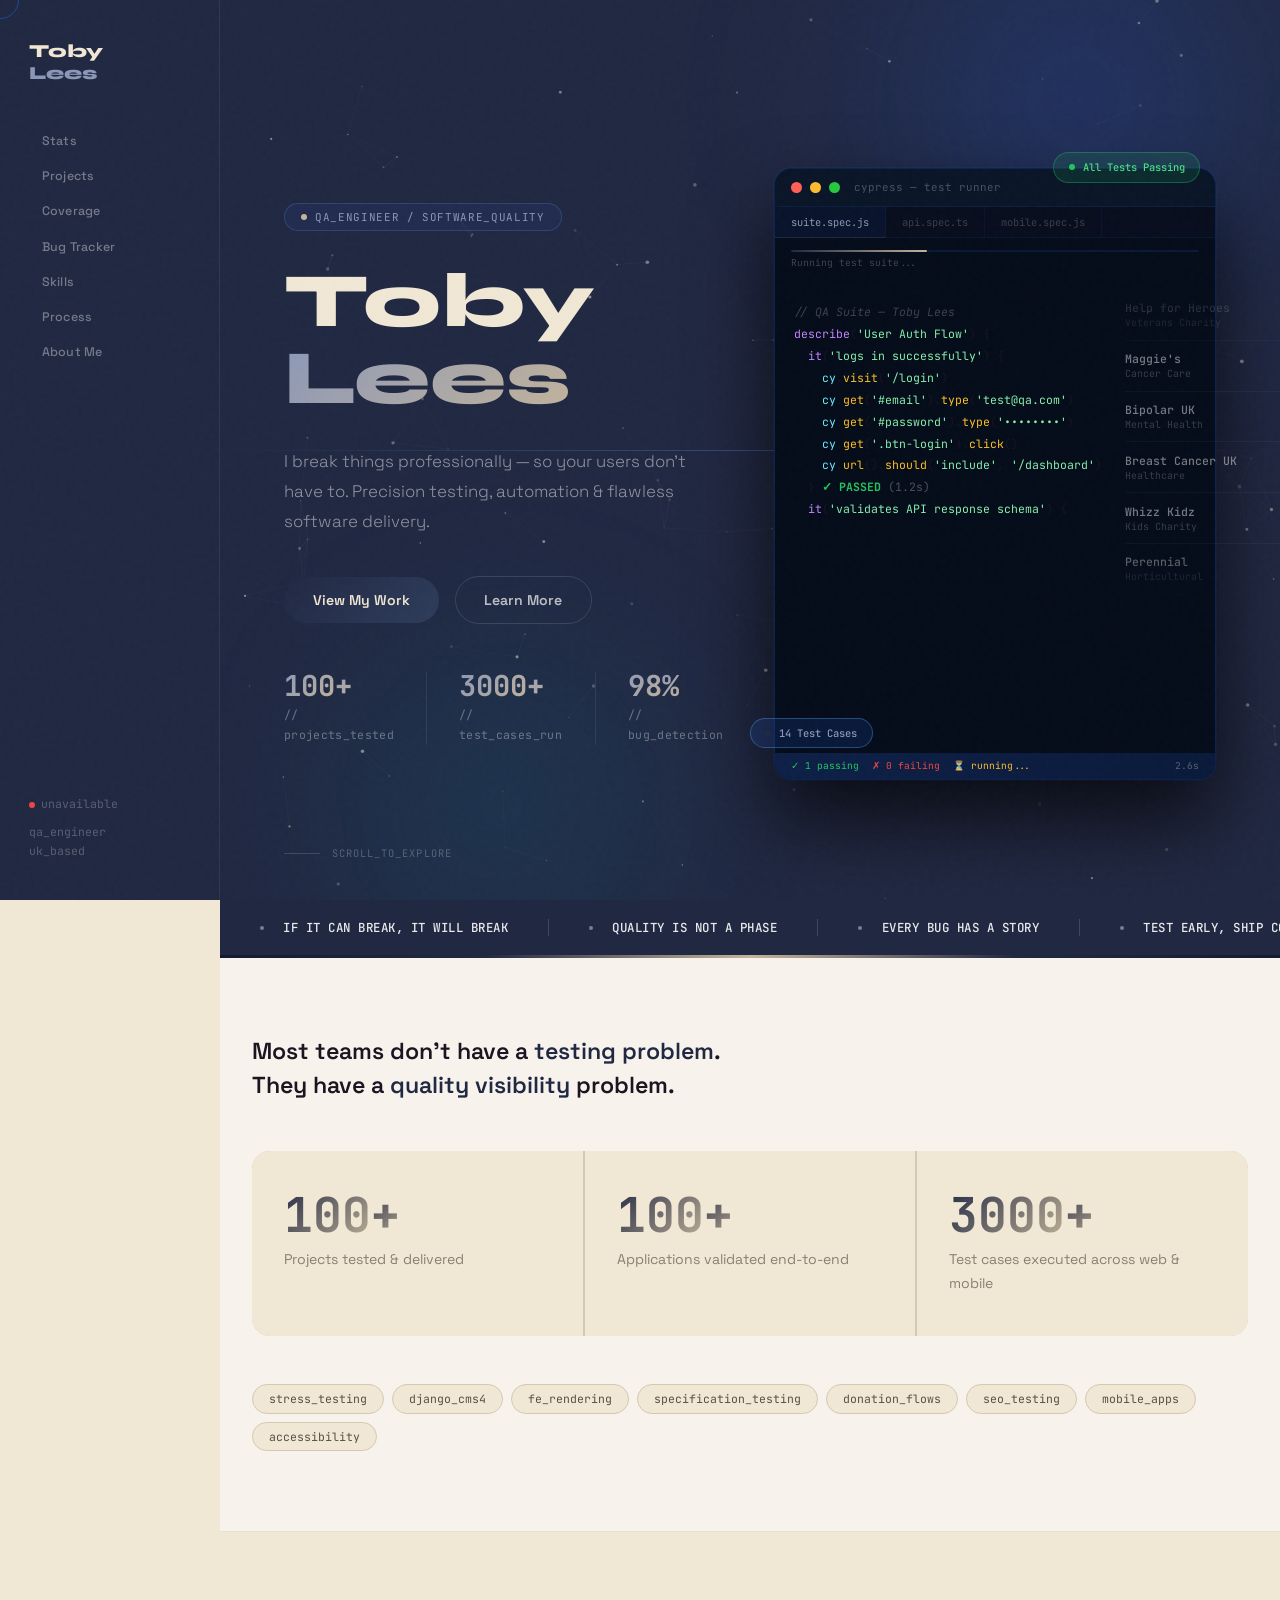
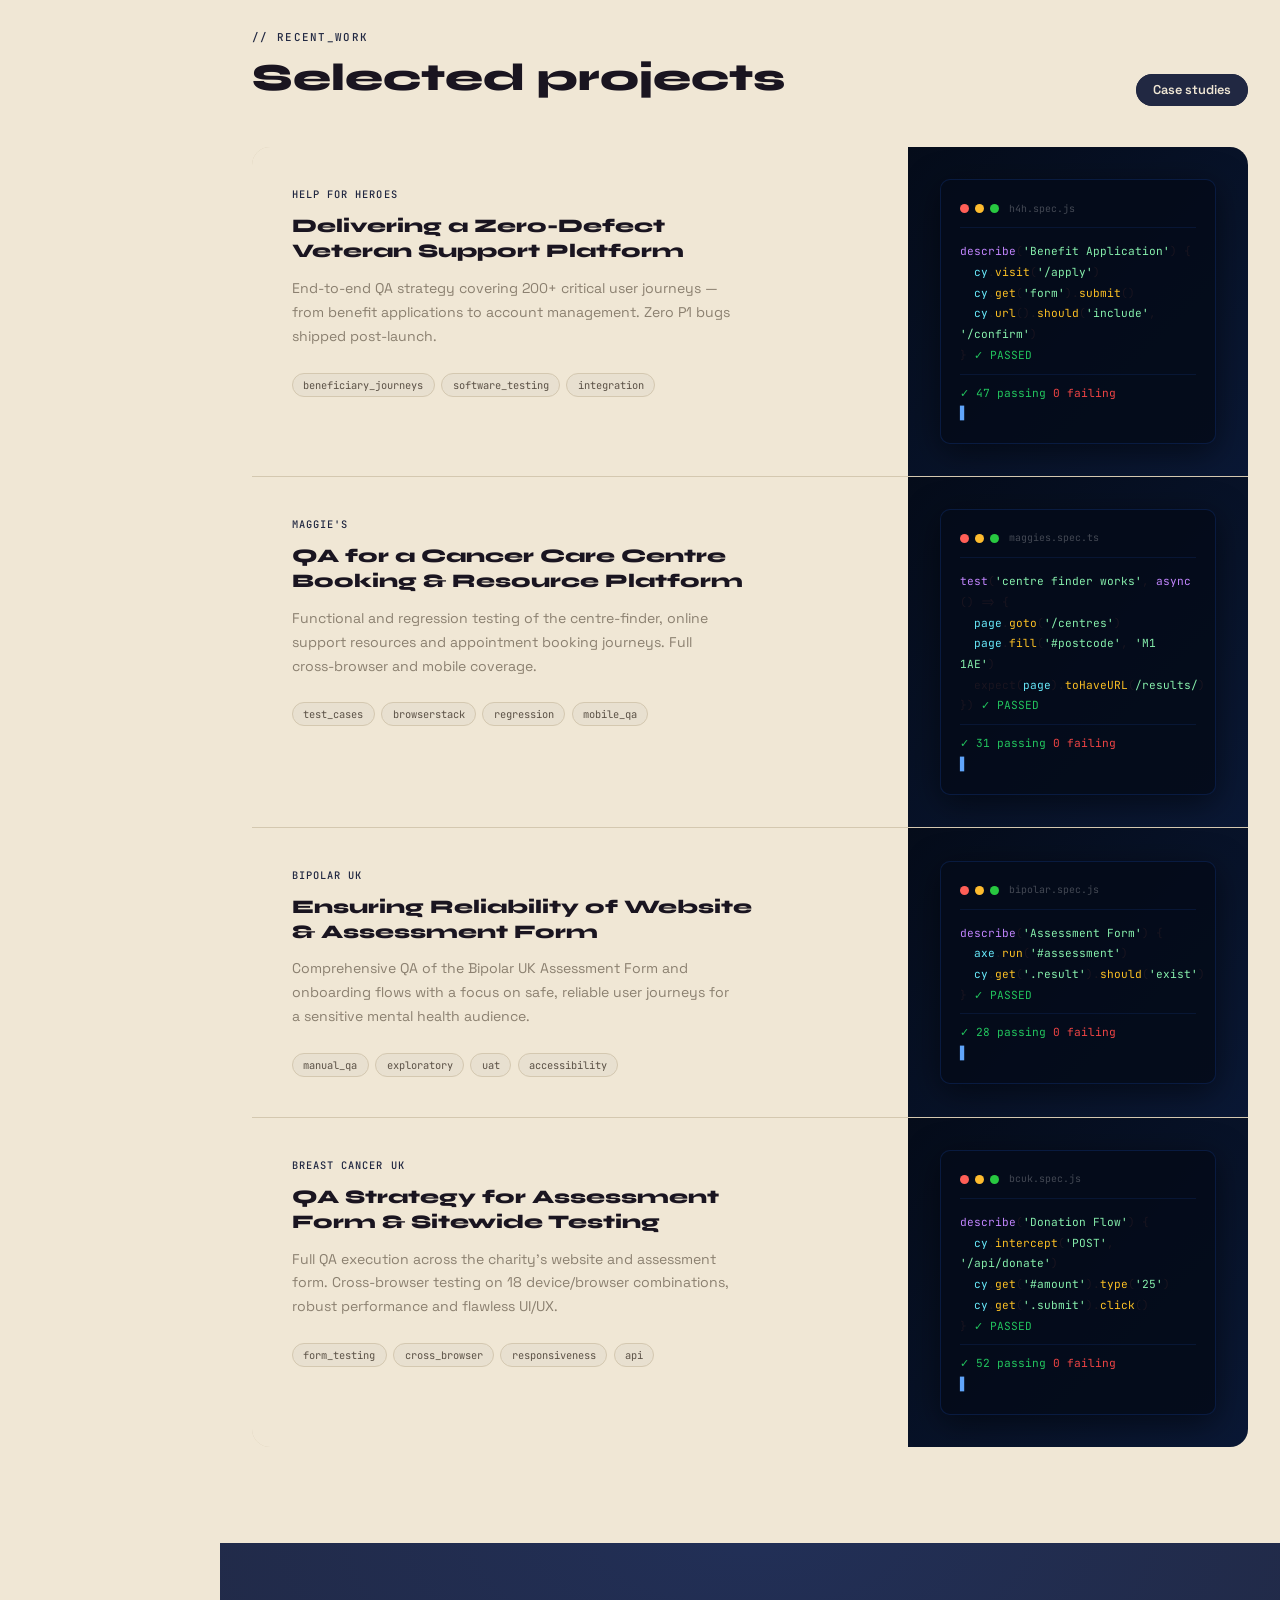
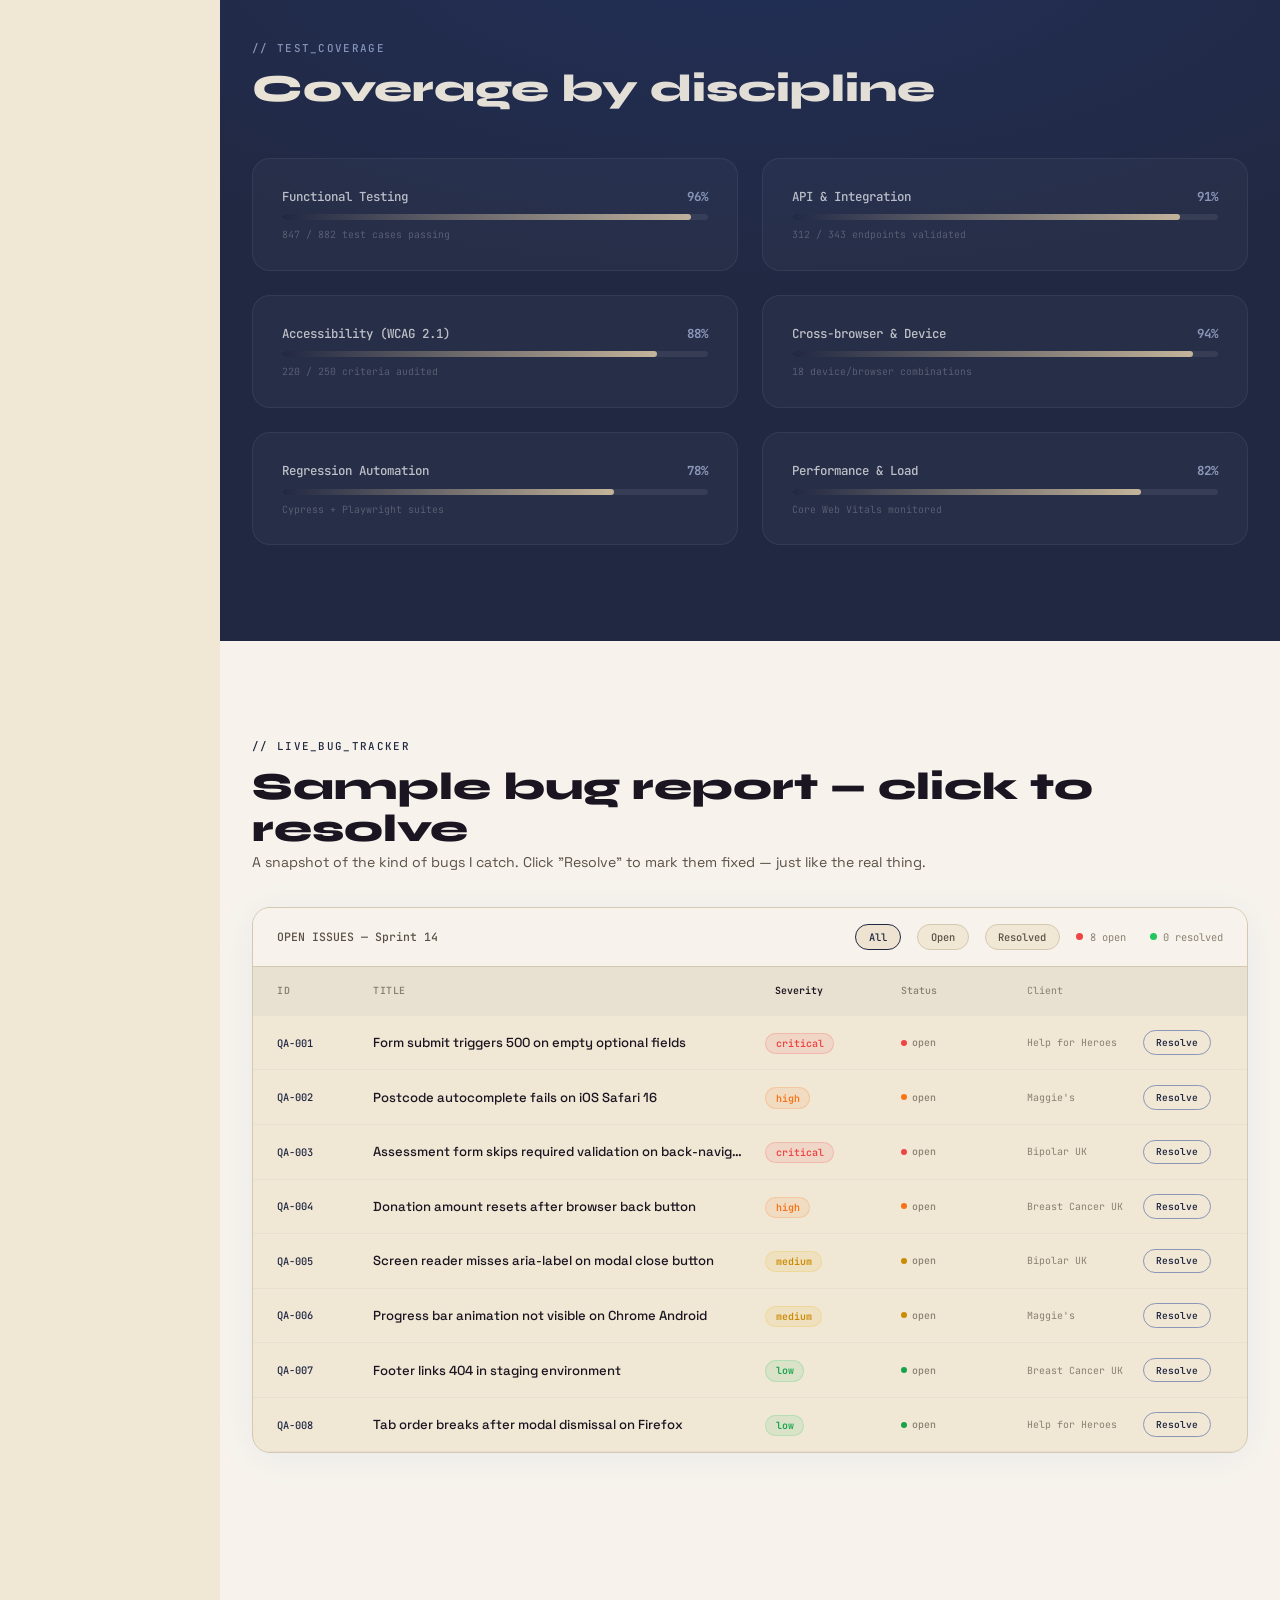
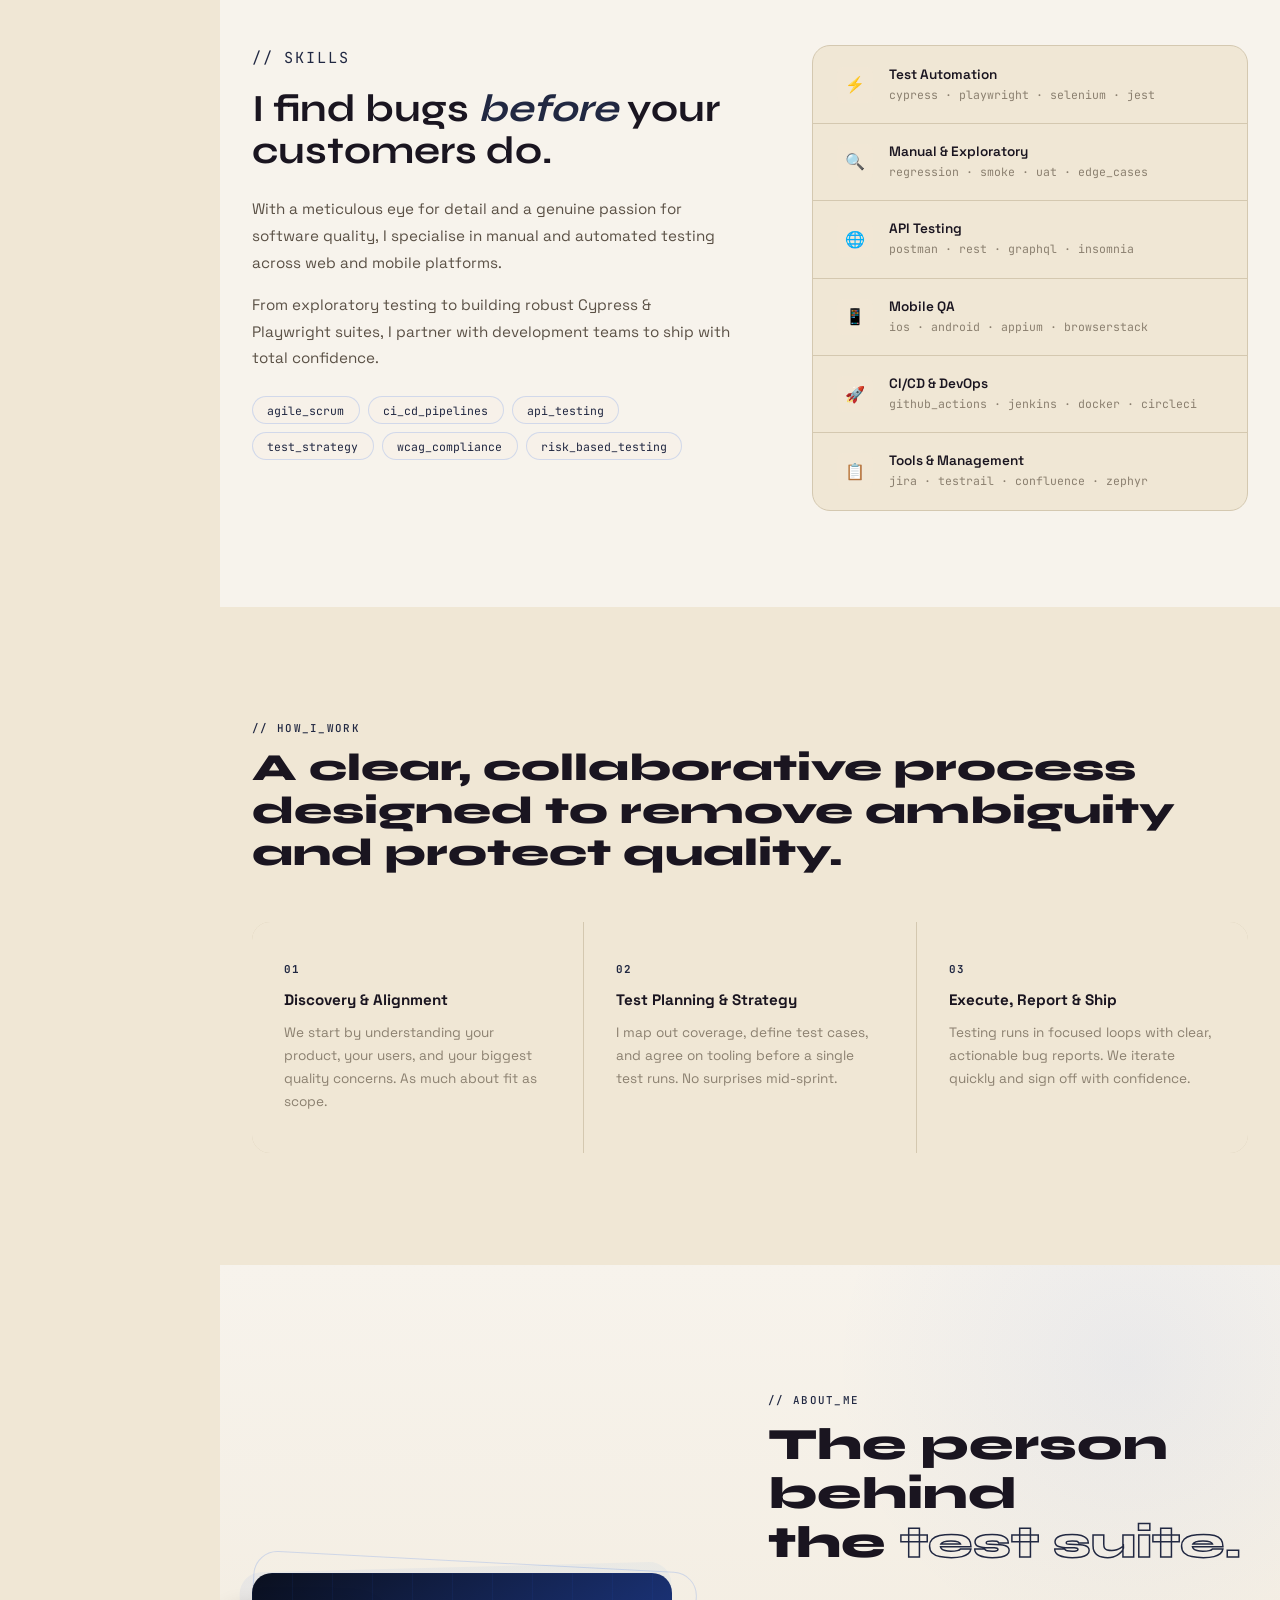
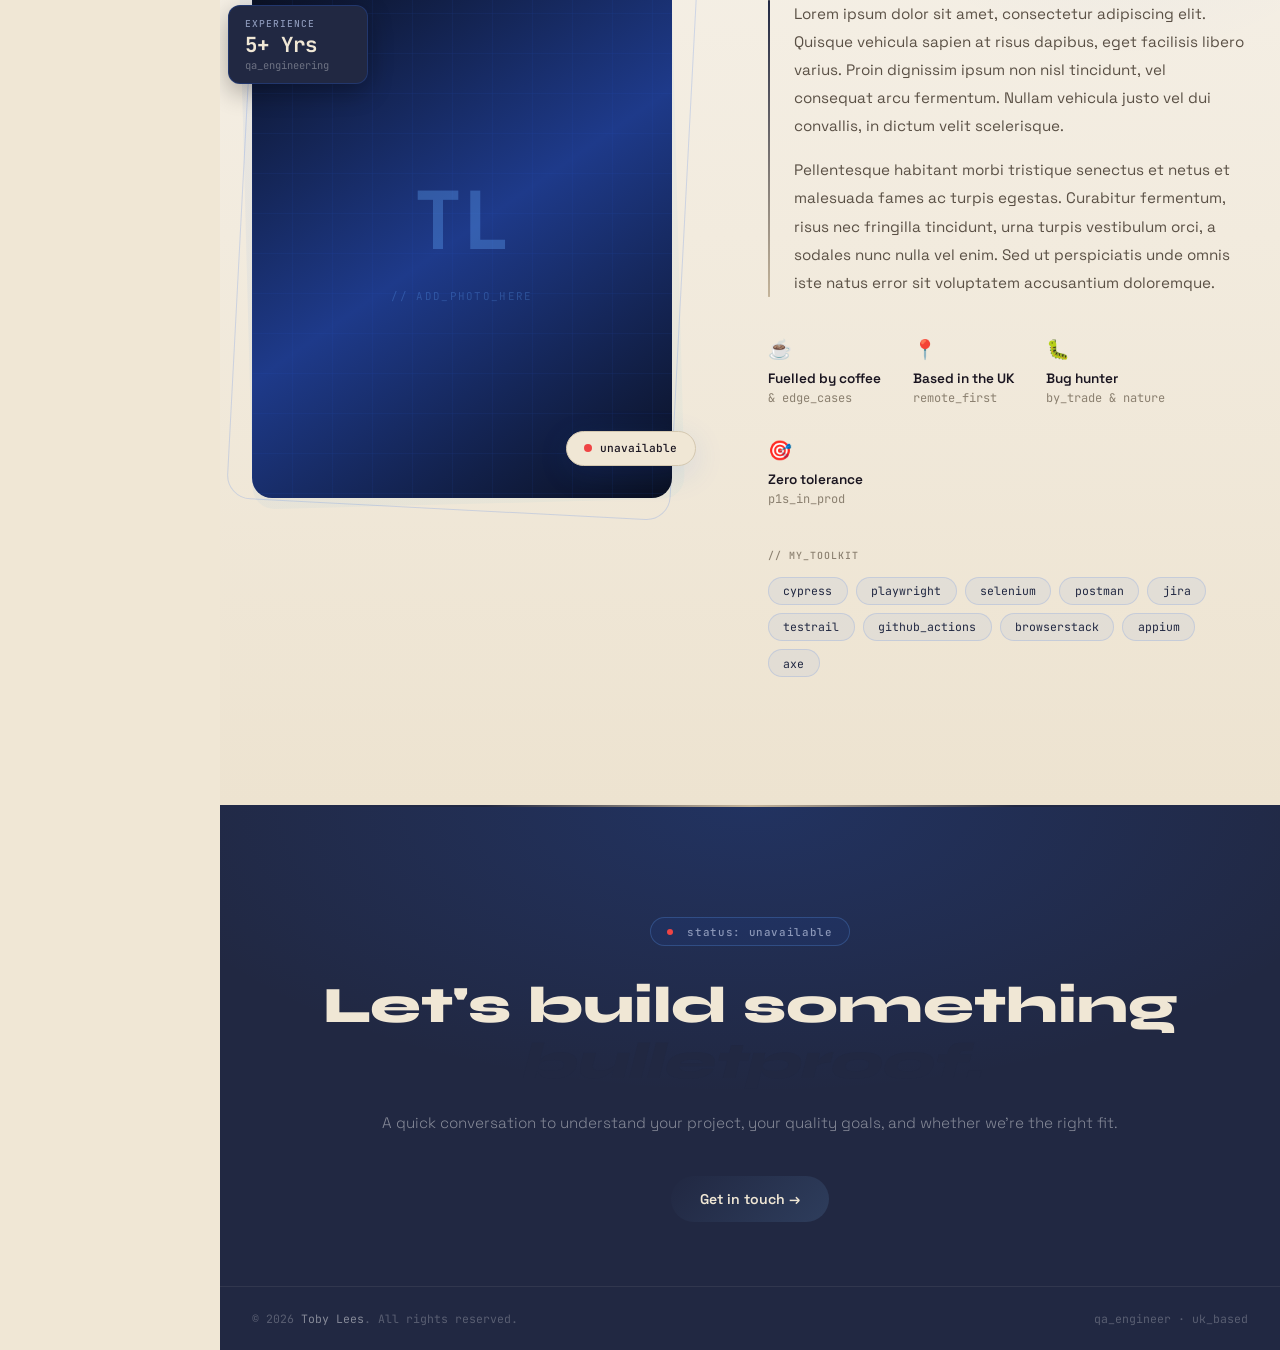
==== commit 3dee483d: "Update color variables and styles in index.html" ====
--- a/index.html
+++ b/index.html
@@ -8,29 +8,29 @@
   <link rel="preconnect" href="https://fonts.gstatic.com" crossorigin />
   <link href="https://fonts.googleapis.com/css2?family=Space+Grotesk:wght@300;400;500;600;700&family=JetBrains+Mono:wght@300;400;500;700&family=Syne:wght@800&display=swap" rel="stylesheet" />
   <style>
-    :root {
-      --blue:        #2563eb;
-      --blue-light:  #60a5fa;
-      --blue-mid:    #3b82f6;
-      --blue-dark:   #1e3a8a;
-      --blue-glow:   rgba(37,99,235,0.35);
-      --blue-subtle: rgba(37,99,235,0.07);
-      --cyan:        #06b6d4;
-      --cyan-light:  #67e8f9;
-      --white:       #ffffff;
-      --off-white:   #f8faff;
-      --cream:       #eff6ff;
-      --gray-100:    #e0eaff;
-      --gray-200:    #c7d9ff;
-      --gray-400:    #7e9cc7;
-      --gray-600:    #4a6fa5;
-      --gray-900:    #0f172a;
-      --dark:        #0a0f1e;
-      --dark-mid:    #111827;
-      --dark-border: rgba(255,255,255,0.07);
-      --font-display: 'Syne', sans-serif;
-      --font-body:    'Space Grotesk', sans-serif;
-      --font-mono:    'JetBrains Mono', monospace;
+     :root {
+  --blue:        #212842;
+  --blue-light:  #8b97b8;
+  --blue-mid:    #2e3d5c;
+  --blue-dark:   #151c30;
+  --blue-glow:   rgba(33,40,66,0.55);
+  --blue-subtle: rgba(240,231,213,0.12);
+  --cyan:        #c4b49a;
+  --cyan-light:  #d4c8b0;
+  --white:       #F0E7D5;
+  --off-white:   #f7f3ec;
+  --cream:       #ede3d0;
+  --gray-100:    #e8e0d0;
+  --gray-200:    #d4c8b0;
+  --gray-400:    #8b8070;
+  --gray-600:    #5a5045;
+  --gray-900:    #1a1520;
+  --dark:        #212842;
+  --dark-mid:    #2a3050;
+  --dark-border: rgba(240,231,213,0.08);
+  --font-display: 'Syne', sans-serif;
+  --font-body:    'Space Grotesk', sans-serif;
+  --font-mono:    'JetBrains Mono', monospace;
       --radius:    18px;
       --radius-sm: 10px;
       --radius-xs: 6px;
@@ -43,7 +43,7 @@
     html { scroll-behavior: smooth; font-size: 16px; }
     body { font-family: var(--font-body); background: var(--white); color: var(--gray-900); overflow-x: hidden; cursor: none; }
 
-    .cursor { position: fixed; width: 10px; height: 10px; background: var(--blue); border-radius: 50%; pointer-events: none; z-index: 99999; transform: translate(-50%,-50%); transition: width .2s, height .2s, background .2s; mix-blend-mode: difference; }
+    .cursor { position: fixed; width: 10px; height: 10px; background: var(--blue); border-radius: 50%; pointer-events: none; z-index: 99999; transform: translate(-50%,-50%); transition: width .2s, height .2s, background .2s; }
     .cursor-ring { position: fixed; width: 38px; height: 38px; border: 1.5px solid rgba(37,99,235,0.5); border-radius: 50%; pointer-events: none; z-index: 99998; transform: translate(-50%,-50%); transition: left .1s ease, top .1s ease; }
 
     body::before { content: ''; position: fixed; inset: 0; pointer-events: none; z-index: 99997; opacity: 0.02; background-image: url("data:image/svg+xml,%3Csvg viewBox='0 0 200 200' xmlns='http://www.w3.org/2000/svg'%3E%3Cfilter id='n'%3E%3CfeTurbulence type='fractalNoise' baseFrequency='0.85' numOctaves='4' stitchTiles='stitch'/%3E%3C/filter%3E%3Crect width='100%25' height='100%25' filter='url(%23n)'/%3E%3C/svg%3E"); }
@@ -1229,7 +1229,7 @@
 
       ctx.beginPath();
       ctx.arc(p.x, p.y, p.r, 0, Math.PI * 2);
-      ctx.fillStyle = `rgba(96,165,250,${p.alpha})`;
+      ctx.fillStyle = `rgba(240,231,213,${p.alpha})`;
       ctx.fill();
     });
 
@@ -1243,7 +1243,7 @@
           ctx.beginPath();
           ctx.moveTo(particles[i].x, particles[i].y);
           ctx.lineTo(particles[j].x, particles[j].y);
-          ctx.strokeStyle = `rgba(37,99,235,${0.15 * (1 - dist / 110)})`;
+          ctx.strokeStyle = `rgba(240,231,213,${0.12 * (1 - dist/100)})`;
           ctx.lineWidth   = 0.5;
           ctx.stroke();
         }
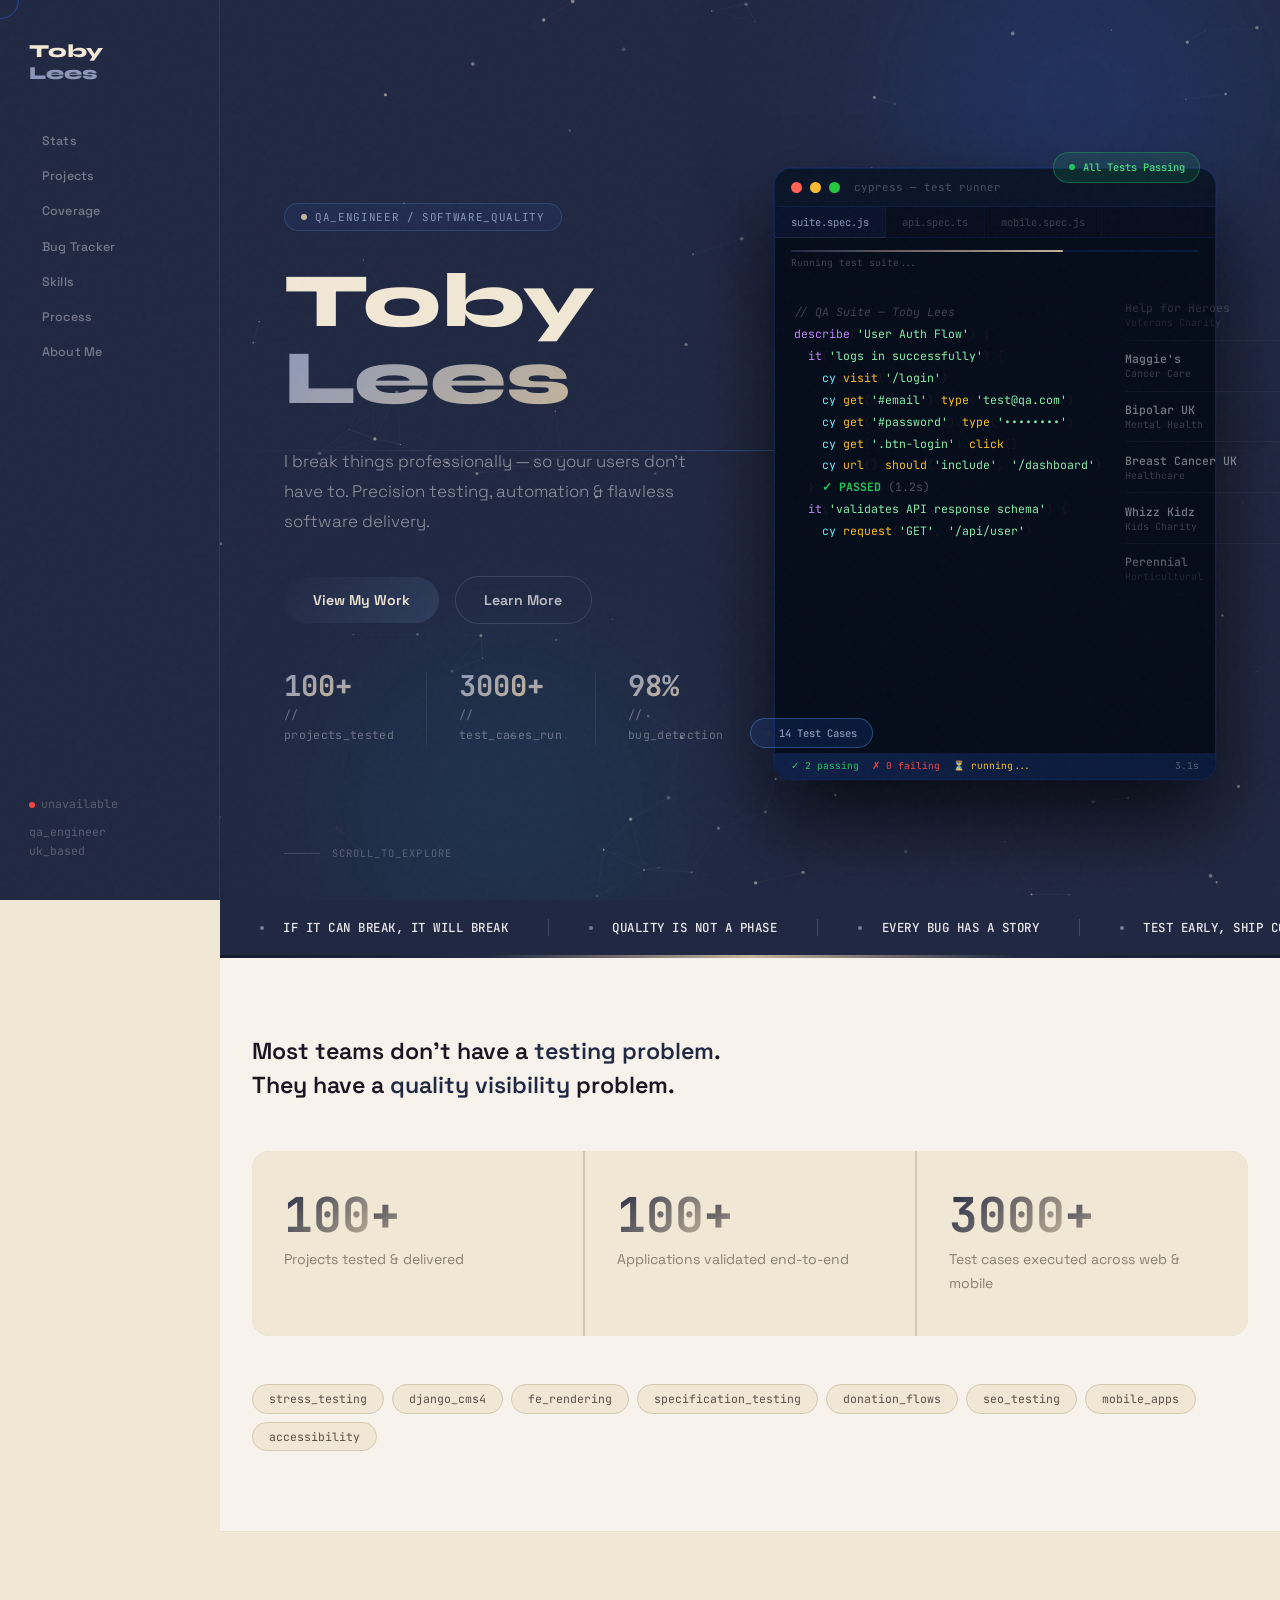
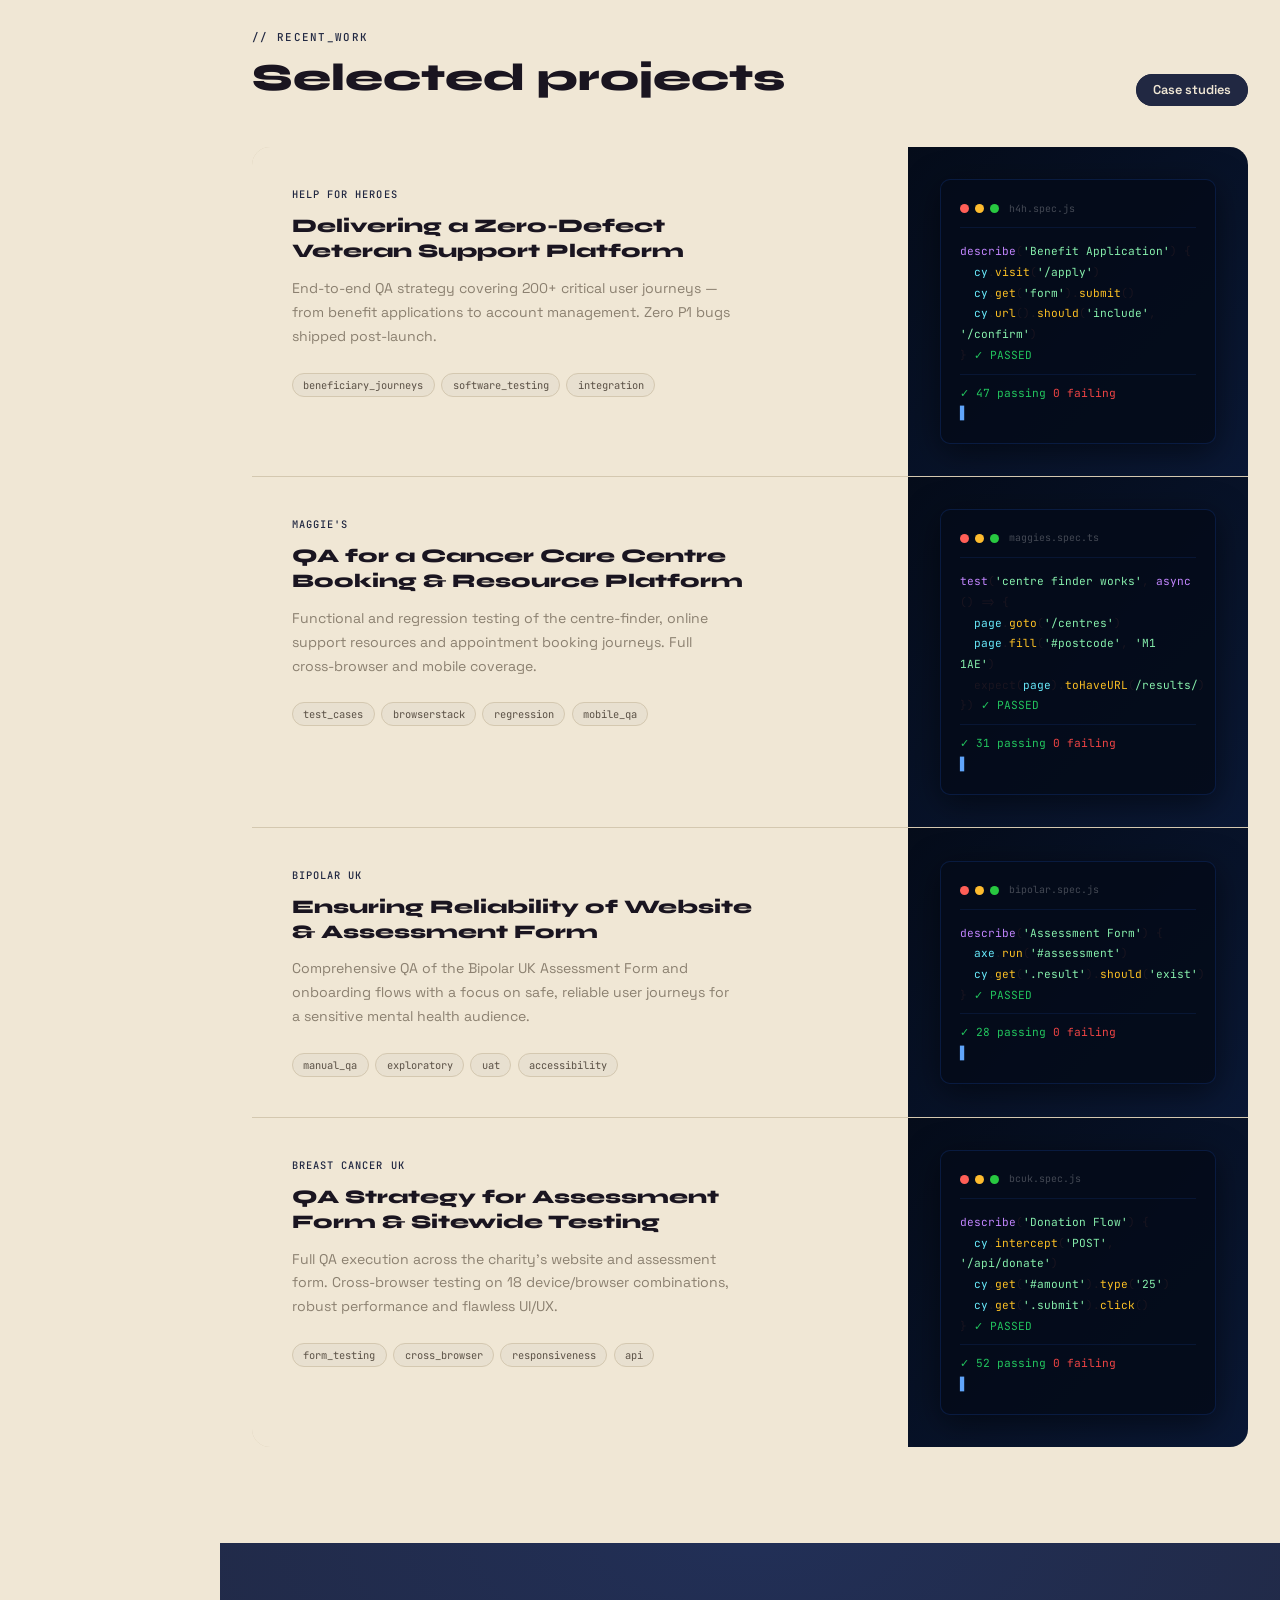
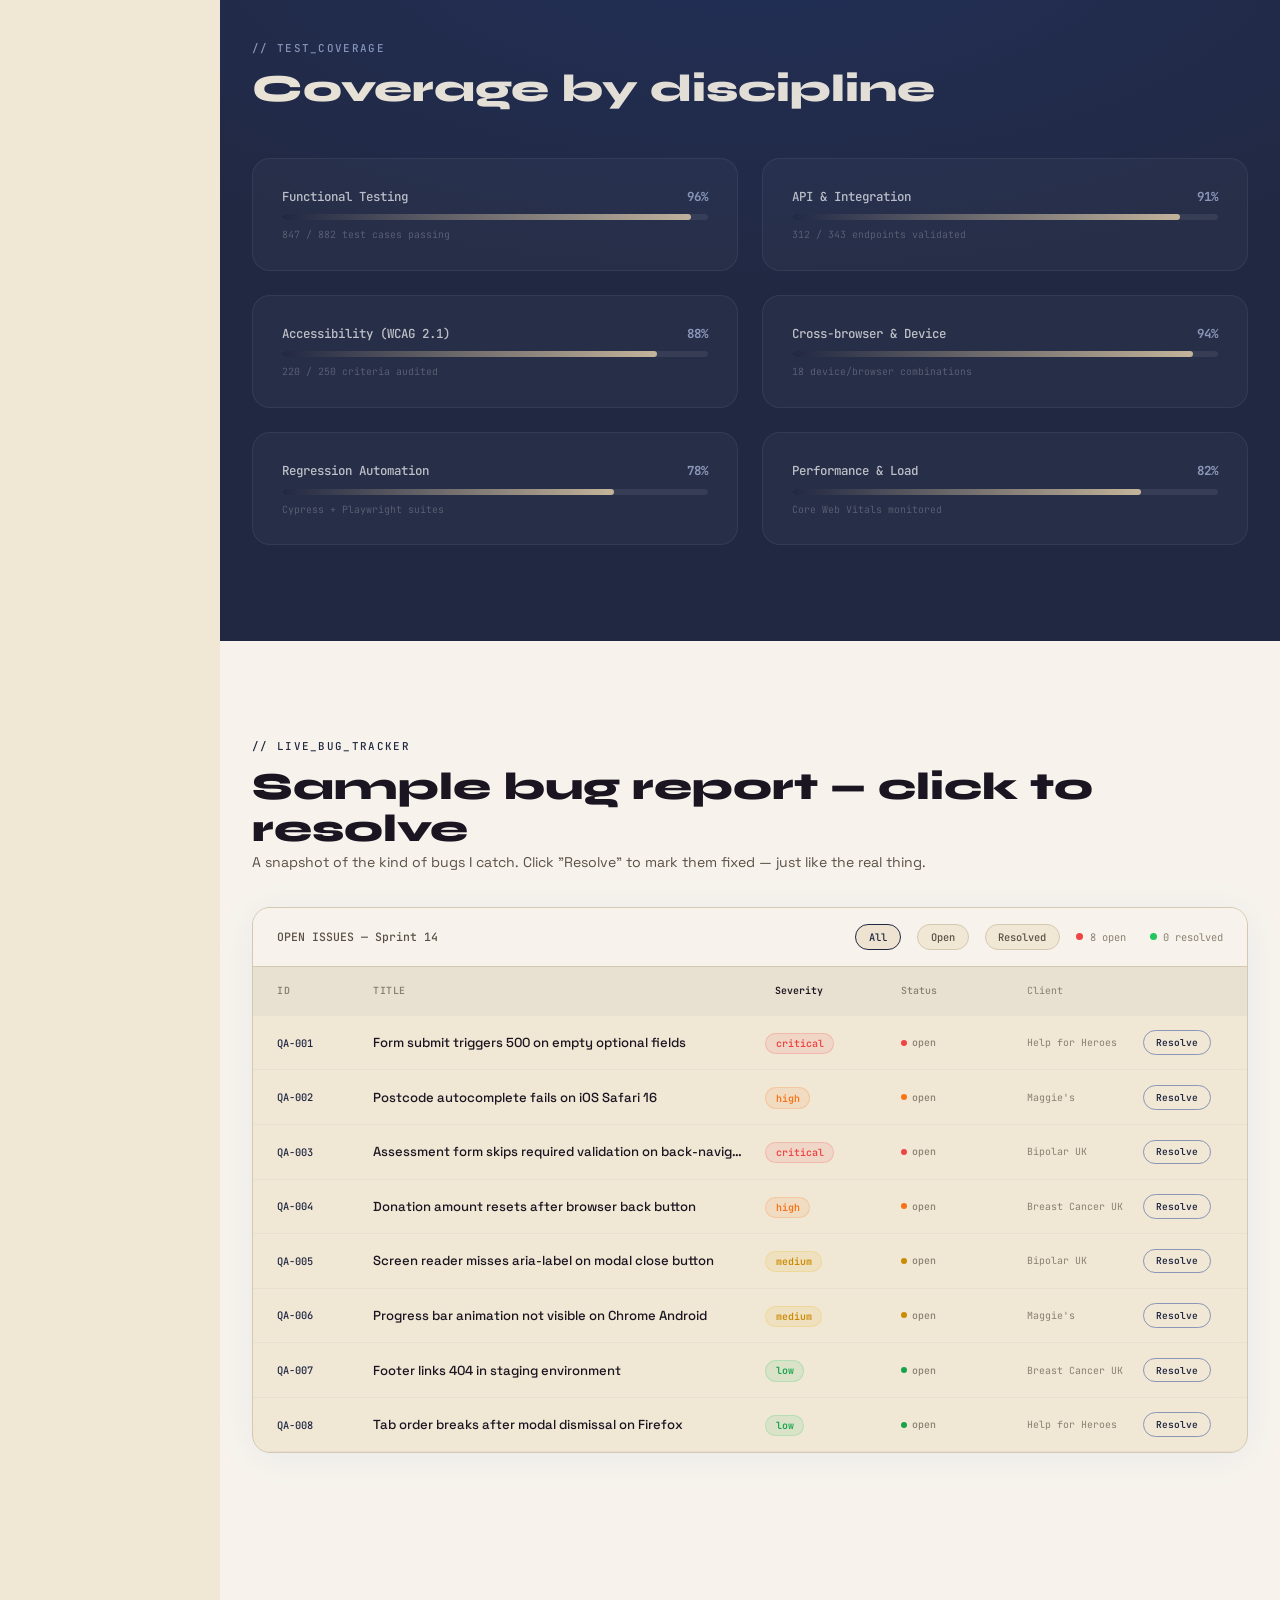
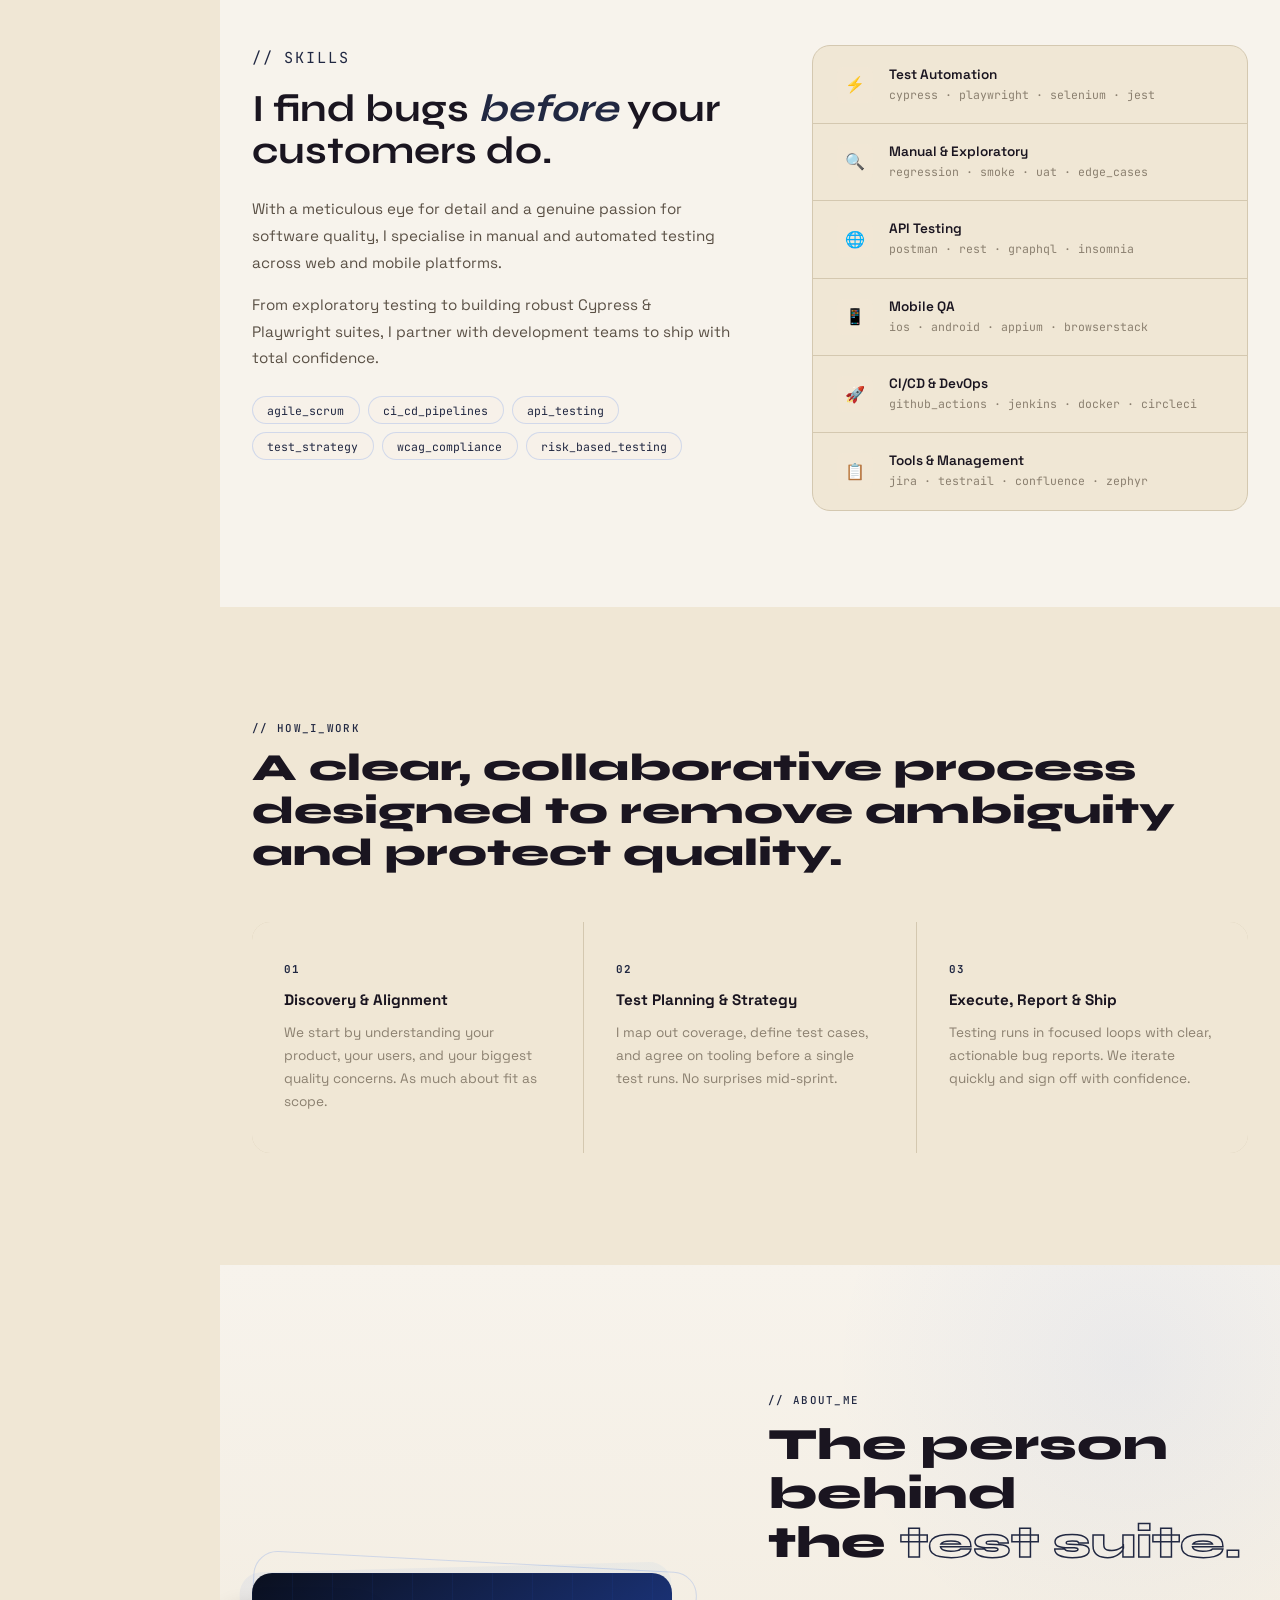
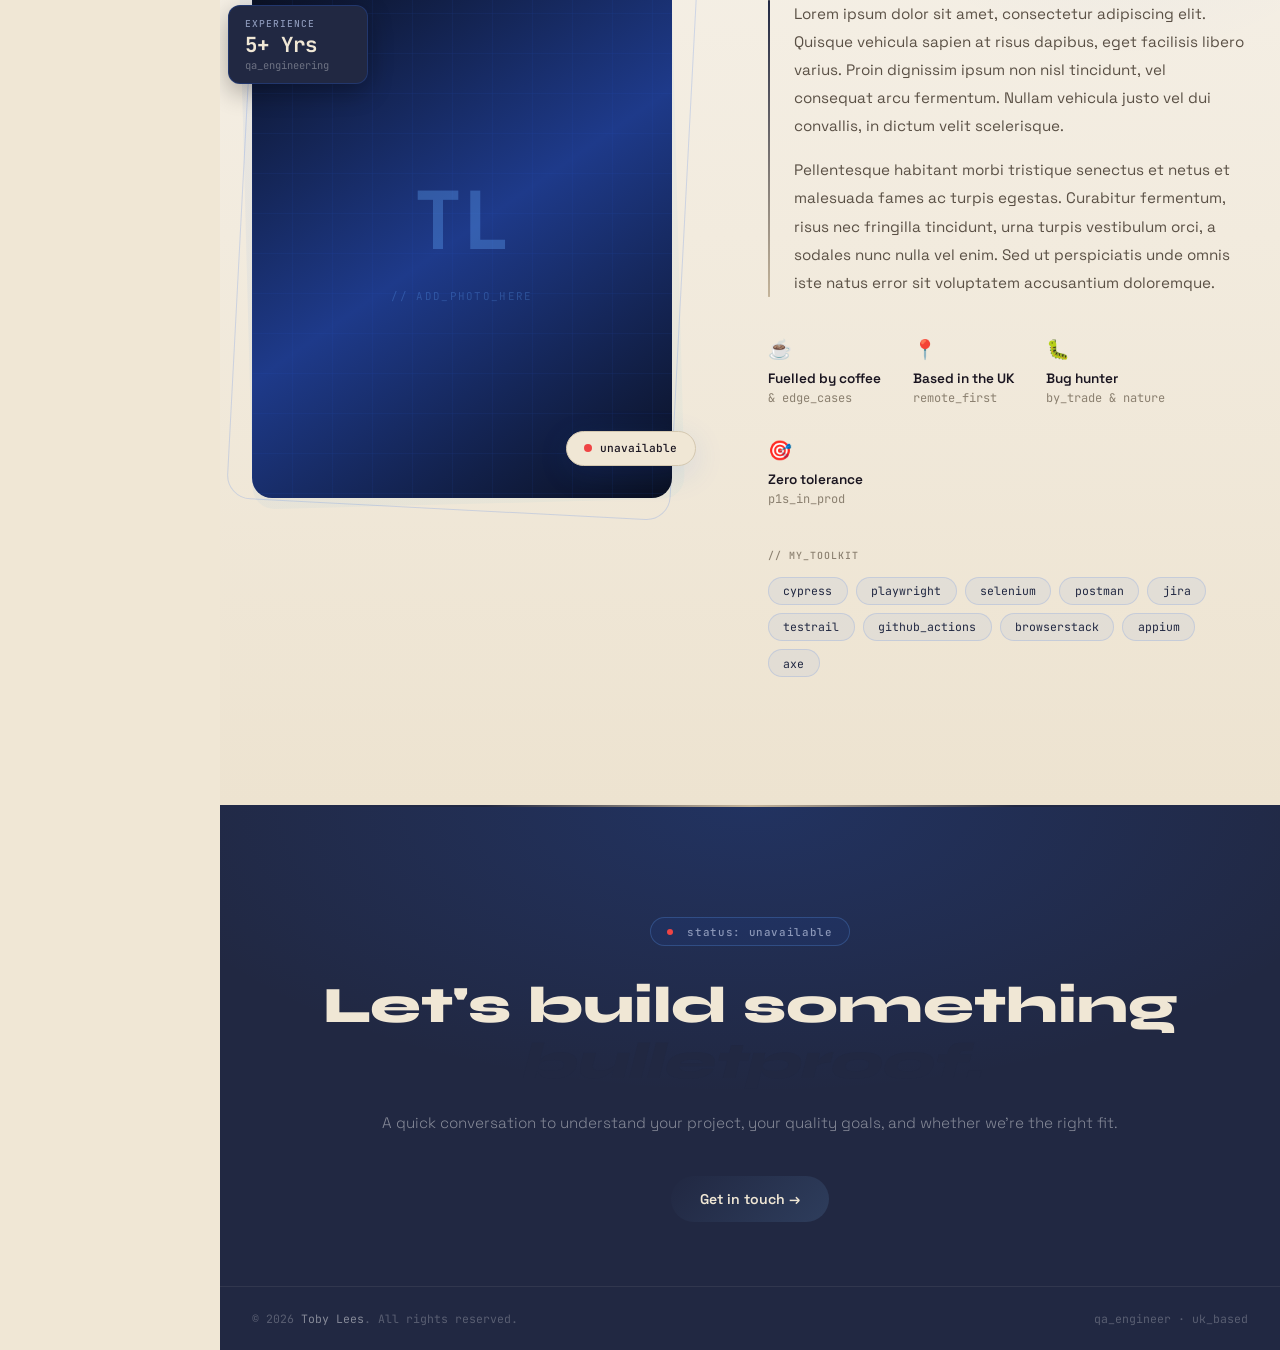
==== commit 3076692d: "Change sidebar link colors and hover effects" ====
--- a/index.html
+++ b/index.html
@@ -65,8 +65,8 @@
     .sidebar-name em { color: var(--blue-light); font-style: normal; }
     .sidebar-nav { display: flex; flex-direction: column; gap: 0.1rem; }
     .sidebar-nav a { font-family: var(--font-body); font-size: 0.78rem; font-weight: 500; color: rgba(255,255,255,0.38); padding: 0.55rem 0.8rem; border-radius: var(--radius-xs); letter-spacing: 0.02em; transition: color var(--t), background var(--t); position: relative; }
-    .sidebar-nav a::before { content: ''; position: absolute; left: 0; top: 50%; transform: translateY(-50%); width: 2px; height: 0; background: var(--blue-light); border-radius: 2px; transition: height var(--t); }
-    .sidebar-nav a:hover, .sidebar-nav a.active { color: rgba(255,255,255,0.9); background: rgba(255,255,255,0.04); }
+    .sidebar-nav a::before { content: ''; position: absolute; left: 0; top: 50%; transform: translateY(-50%); width: 2px; height: 0; background: #F0E7D5; border-radius: 2px; transition: height var(--t); }
+    .sidebar-nav a:hover, .sidebar-nav a.active { color: #F0E7D5; background: rgba(240,231,213,0.1); }
     .sidebar-nav a:hover::before, .sidebar-nav a.active::before { height: 70%; }
     .sidebar-bottom { margin-top: auto; font-size: 0.72rem; color: rgba(255,255,255,0.25); font-family: var(--font-mono); line-height: 1.6; }
     .sidebar-dot { display: inline-block; width: 6px; height: 6px; background: #ef4444; border-radius: 50%; margin-right: 6px; animation: blinkDot 2s ease-in-out infinite; vertical-align: middle; }
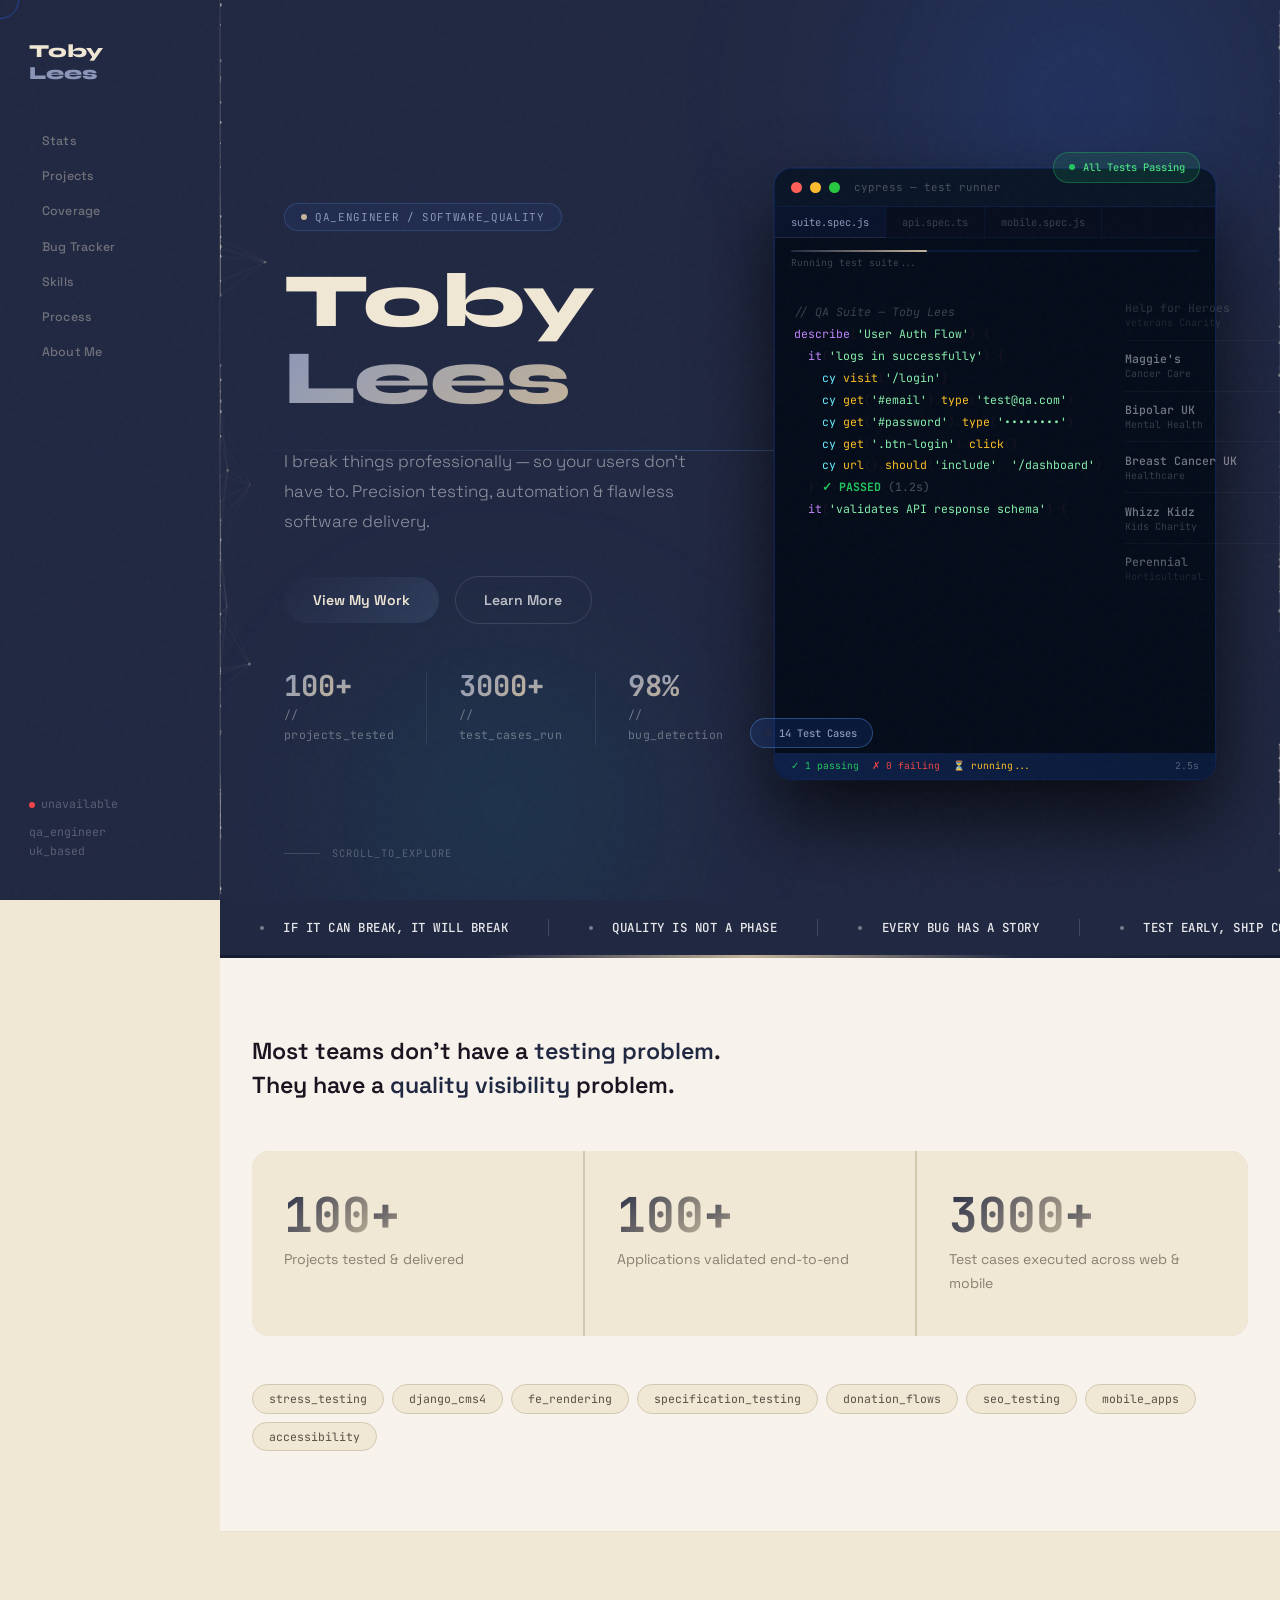
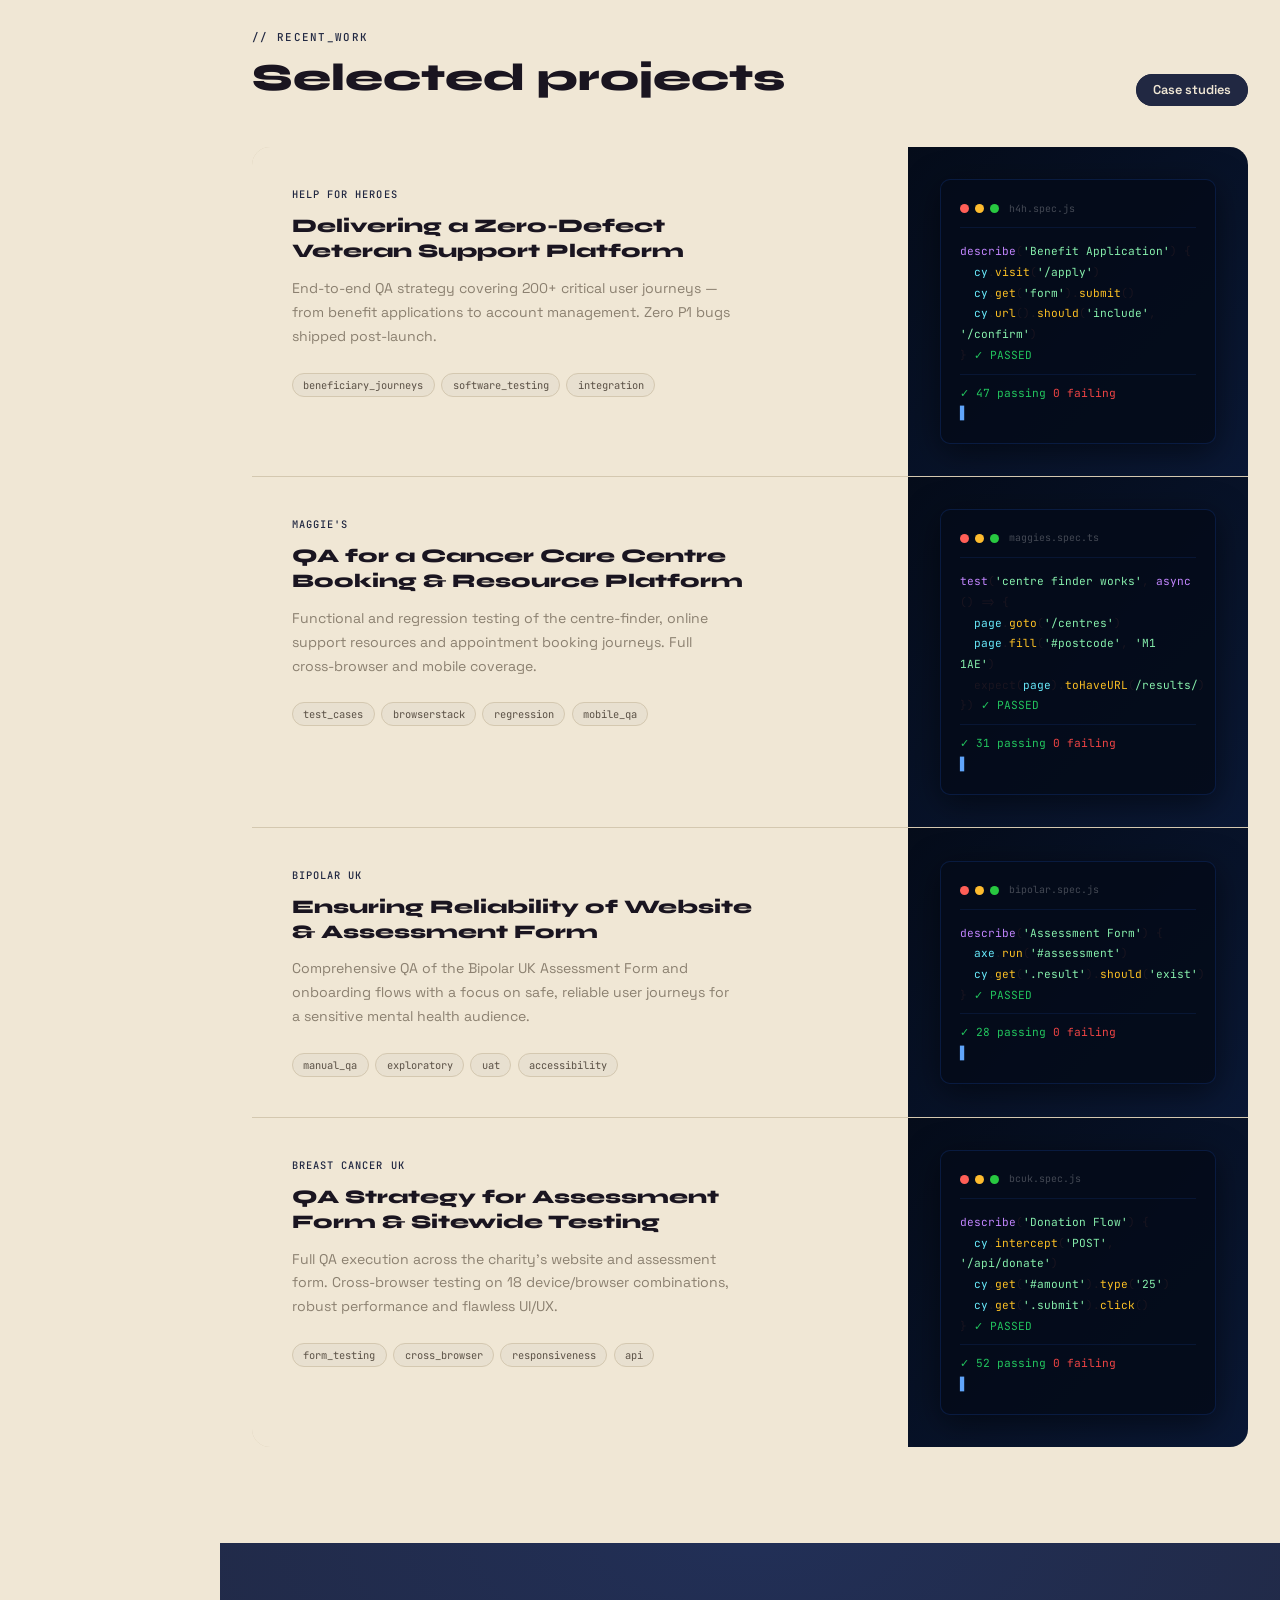
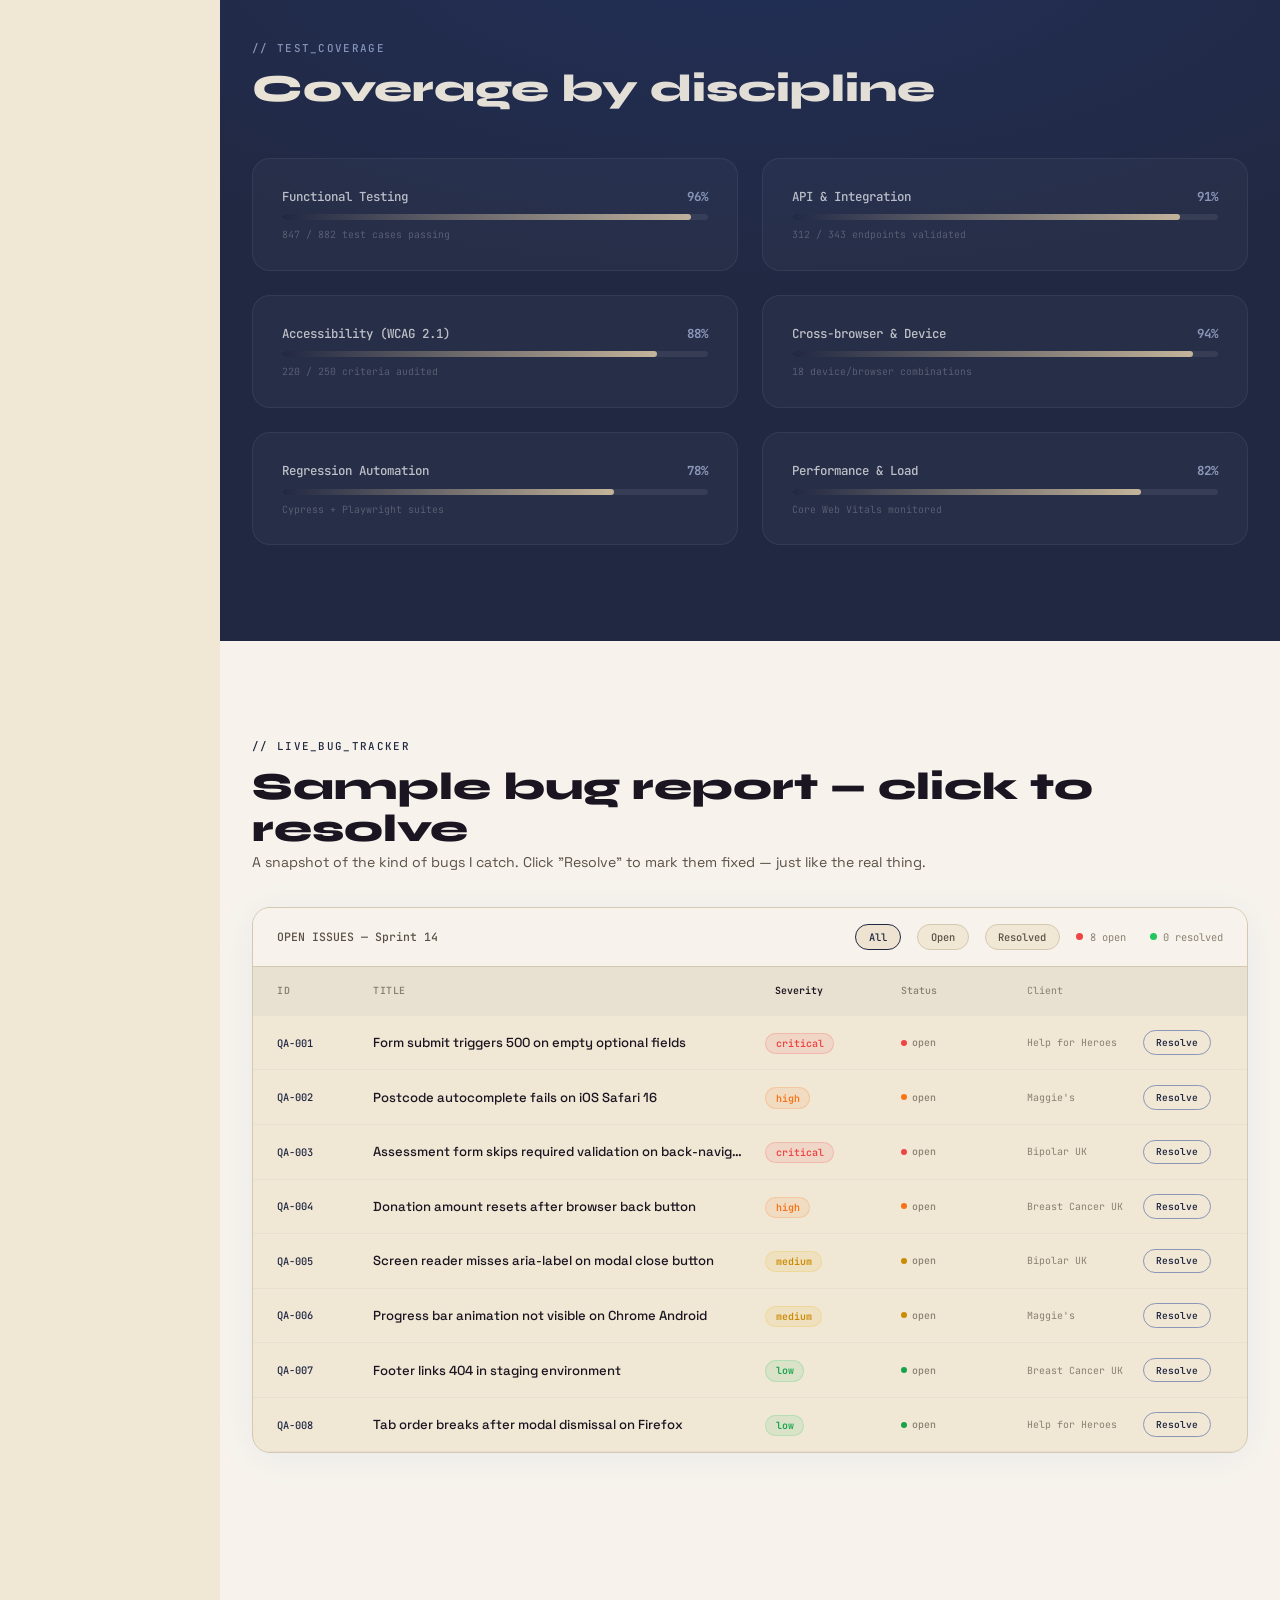
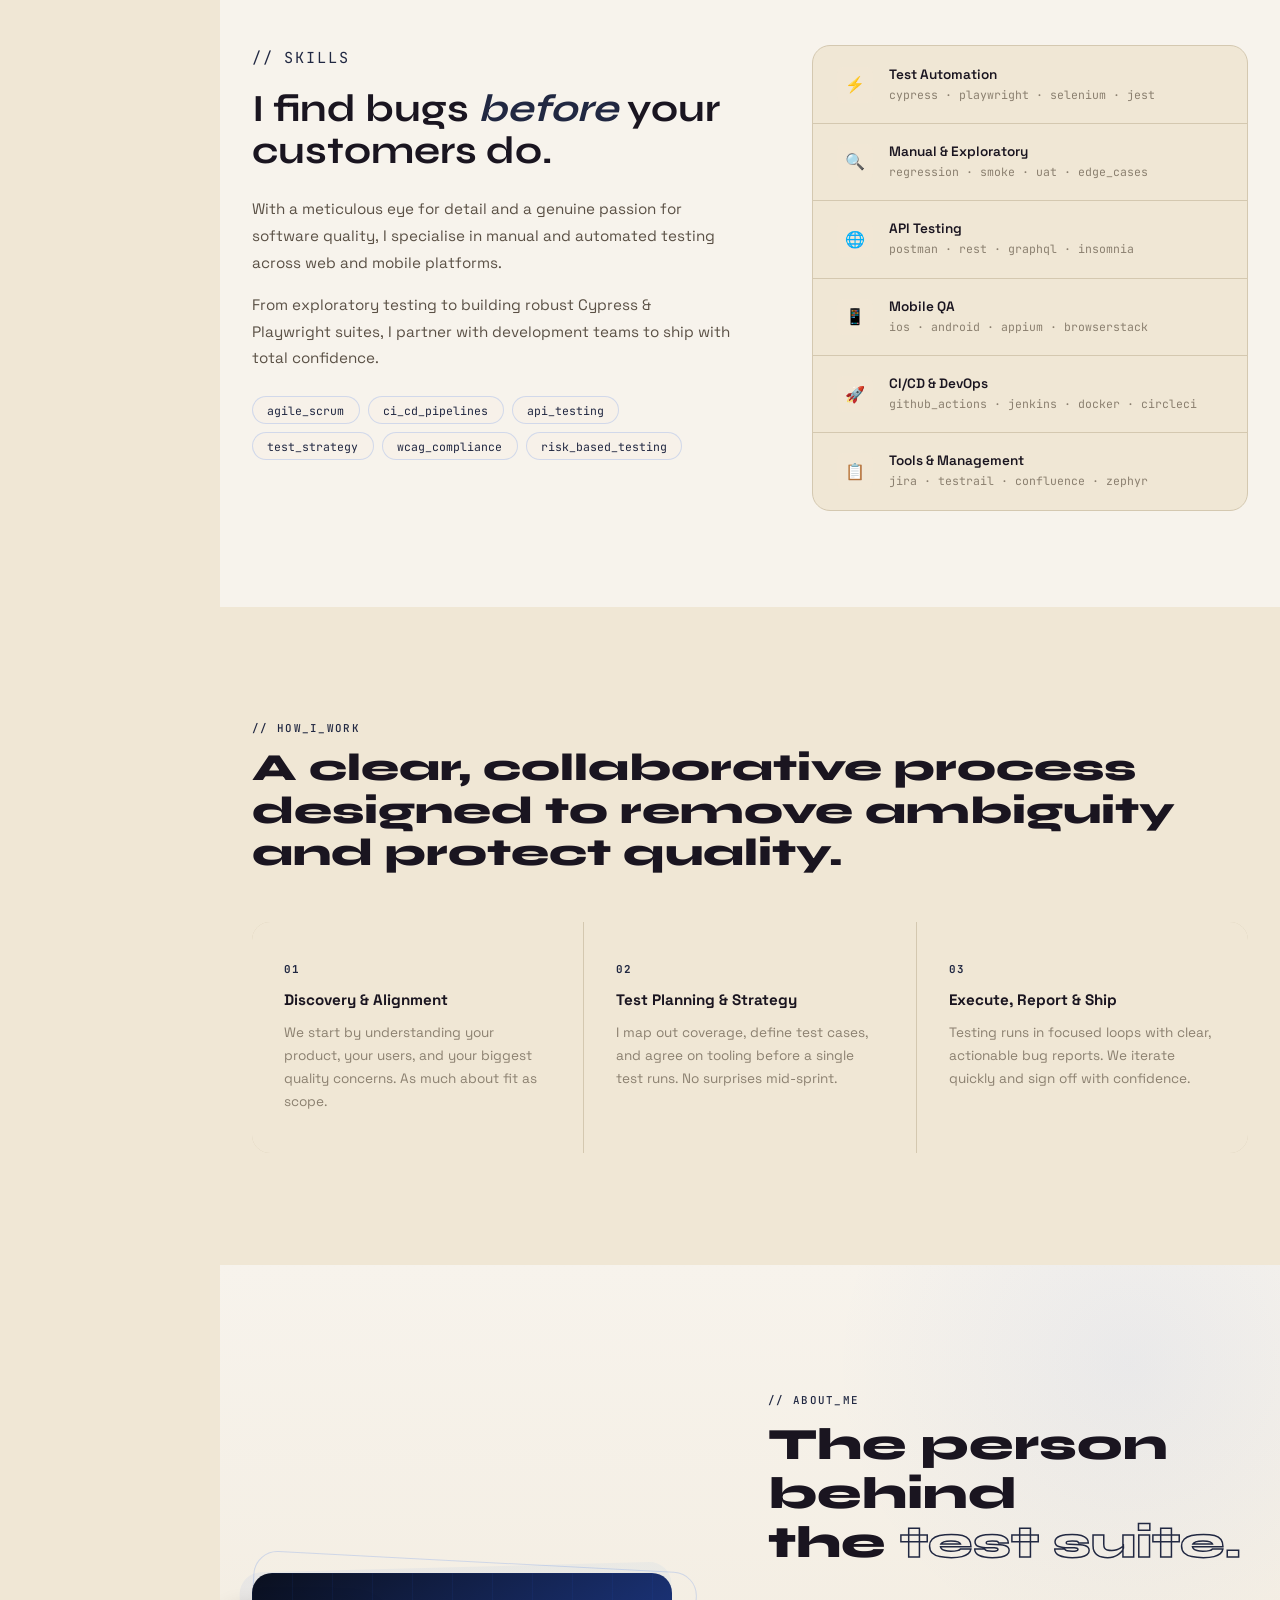
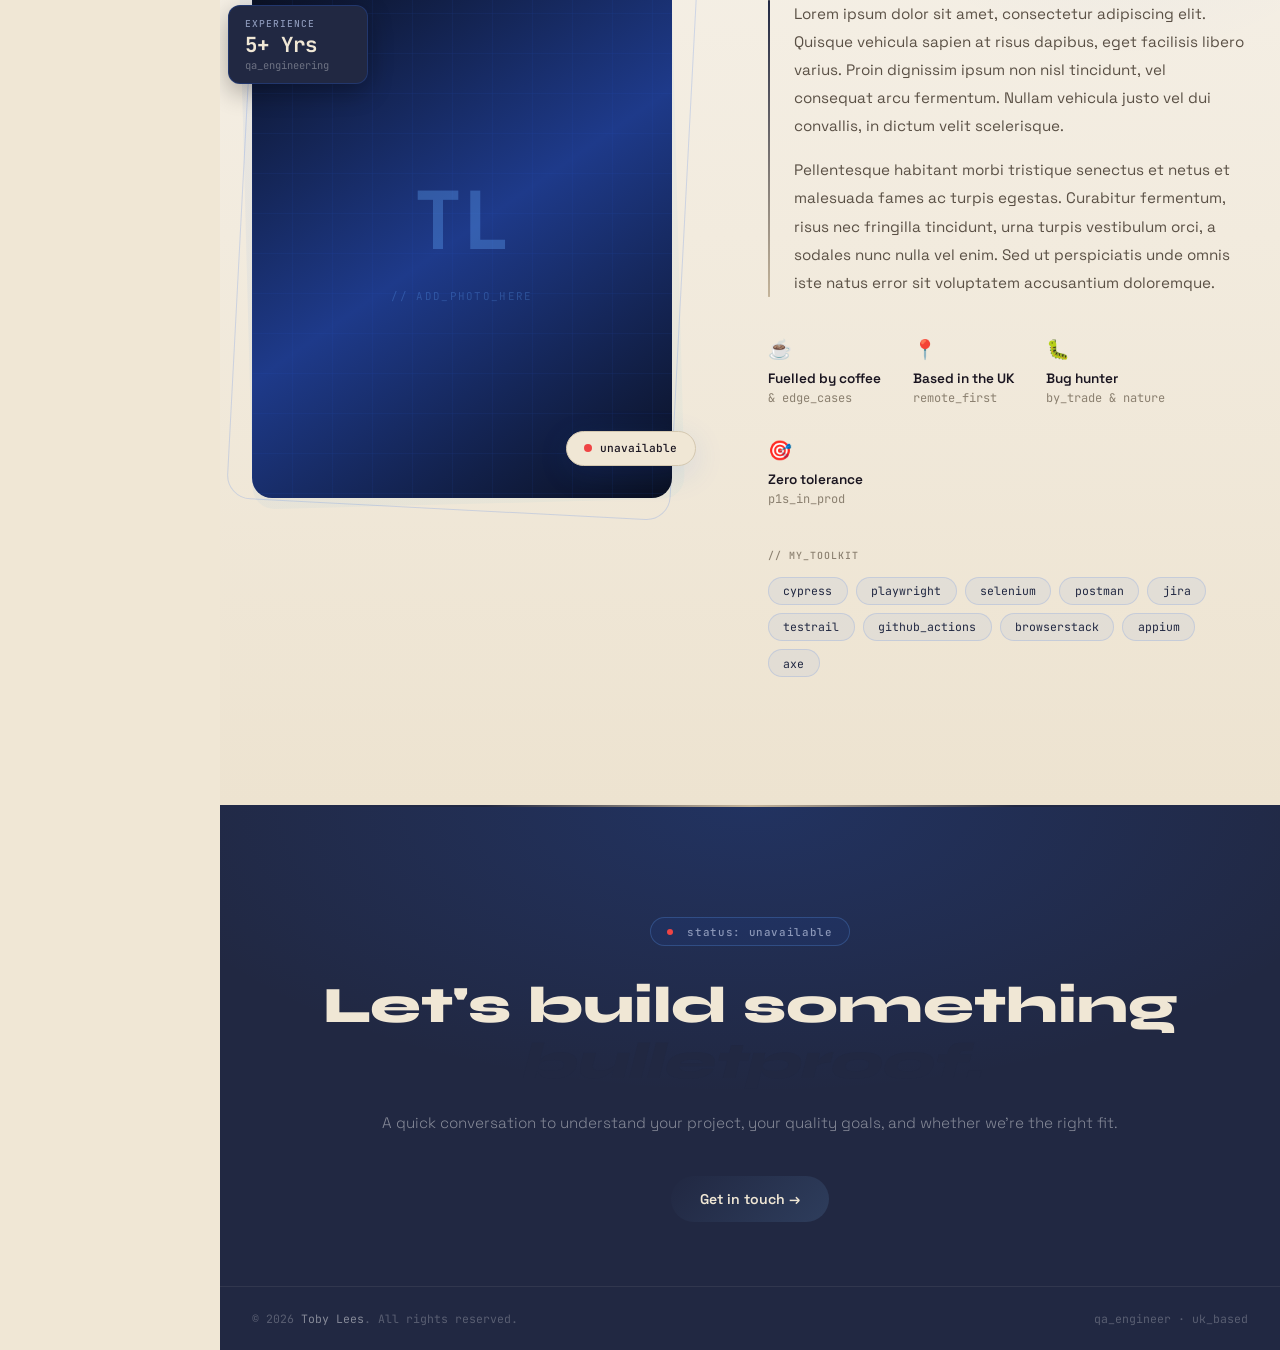
==== commit 5e3dbc40: "Refactor sidebar navigation styles and scroll behavior" ====
--- a/index.html
+++ b/index.html
@@ -64,10 +64,42 @@
     .sidebar-name span { display: block; }
     .sidebar-name em { color: var(--blue-light); font-style: normal; }
     .sidebar-nav { display: flex; flex-direction: column; gap: 0.1rem; }
-    .sidebar-nav a { font-family: var(--font-body); font-size: 0.78rem; font-weight: 500; color: rgba(255,255,255,0.38); padding: 0.55rem 0.8rem; border-radius: var(--radius-xs); letter-spacing: 0.02em; transition: color var(--t), background var(--t); position: relative; }
-    .sidebar-nav a::before { content: ''; position: absolute; left: 0; top: 50%; transform: translateY(-50%); width: 2px; height: 0; background: #F0E7D5; border-radius: 2px; transition: height var(--t); }
-    .sidebar-nav a:hover, .sidebar-nav a.active { color: #F0E7D5; background: rgba(240,231,213,0.1); }
-    .sidebar-nav a:hover::before, .sidebar-nav a.active::before { height: 70%; }
+   .sidebar-nav a {
+  font-family: var(--font-body);
+  font-size: 0.78rem;
+  font-weight: 500;
+  color: rgba(240,231,213,0.38);
+  padding: 0.55rem 0.8rem;
+  border-radius: var(--radius-xs);
+  letter-spacing: 0.02em;
+  transition: color var(--t), background var(--t);
+  position: relative;
+}
+
+.sidebar-nav a::before {
+  content: '';
+  position: absolute; left: 0; top: 50%; transform: translateY(-50%);
+  width: 3px; height: 0;
+  background: #F0E7D5;
+  border-radius: 2px;
+  transition: height 0.3s ease;
+}
+
+.sidebar-nav a:hover {
+  color: rgba(240,231,213,0.7);
+  background: rgba(240,231,213,0.05);
+}
+
+/* Active — clearly visible for the entire time on that section */
+.sidebar-nav a.active {
+  color: #F0E7D5;
+  background: rgba(240,231,213,0.1);
+  font-weight: 600;
+}
+
+.sidebar-nav a.active::before {
+  height: 70%;
+}
     .sidebar-bottom { margin-top: auto; font-size: 0.72rem; color: rgba(255,255,255,0.25); font-family: var(--font-mono); line-height: 1.6; }
     .sidebar-dot { display: inline-block; width: 6px; height: 6px; background: #ef4444; border-radius: 50%; margin-right: 6px; animation: blinkDot 2s ease-in-out infinite; vertical-align: middle; }
     @keyframes blinkDot { 0%,100%{opacity:1;} 50%{opacity:.4;} }
@@ -1015,13 +1047,22 @@
     document.querySelectorAll('.count').forEach(el => countObs.observe(el));
 
     /* ── Active sidebar ── */
-    const allSections = document.querySelectorAll('section[id], div[id]');
-    const sideLinks = document.querySelectorAll('.sidebar-nav a');
-    window.addEventListener('scroll', () => {
-      let cur = '';
-      allSections.forEach(s => { if (window.scrollY >= s.offsetTop - 200) cur = s.id; });
-      sideLinks.forEach(a => a.classList.toggle('active', a.getAttribute('href') === '#' + cur));
-    }, { passive: true });
+const allSections = document.querySelectorAll('section[id]');
+const sideLinks = document.querySelectorAll('.sidebar-nav a');
+
+window.addEventListener('scroll', () => {
+  let cur = '';
+  allSections.forEach(s => {
+    const top = s.getBoundingClientRect().top;
+    if (top <= 200) cur = s.id;
+  });
+  sideLinks.forEach(a => {
+    a.classList.toggle('active', a.getAttribute('href') === '#' + cur);
+  });
+}, { passive: true });
+
+/* Highlight on load */
+window.dispatchEvent(new Event('scroll'));
 
     /* ── Mobile menu ── */
     const mobileMenuBtn = document.getElementById('mobileMenuBtn');
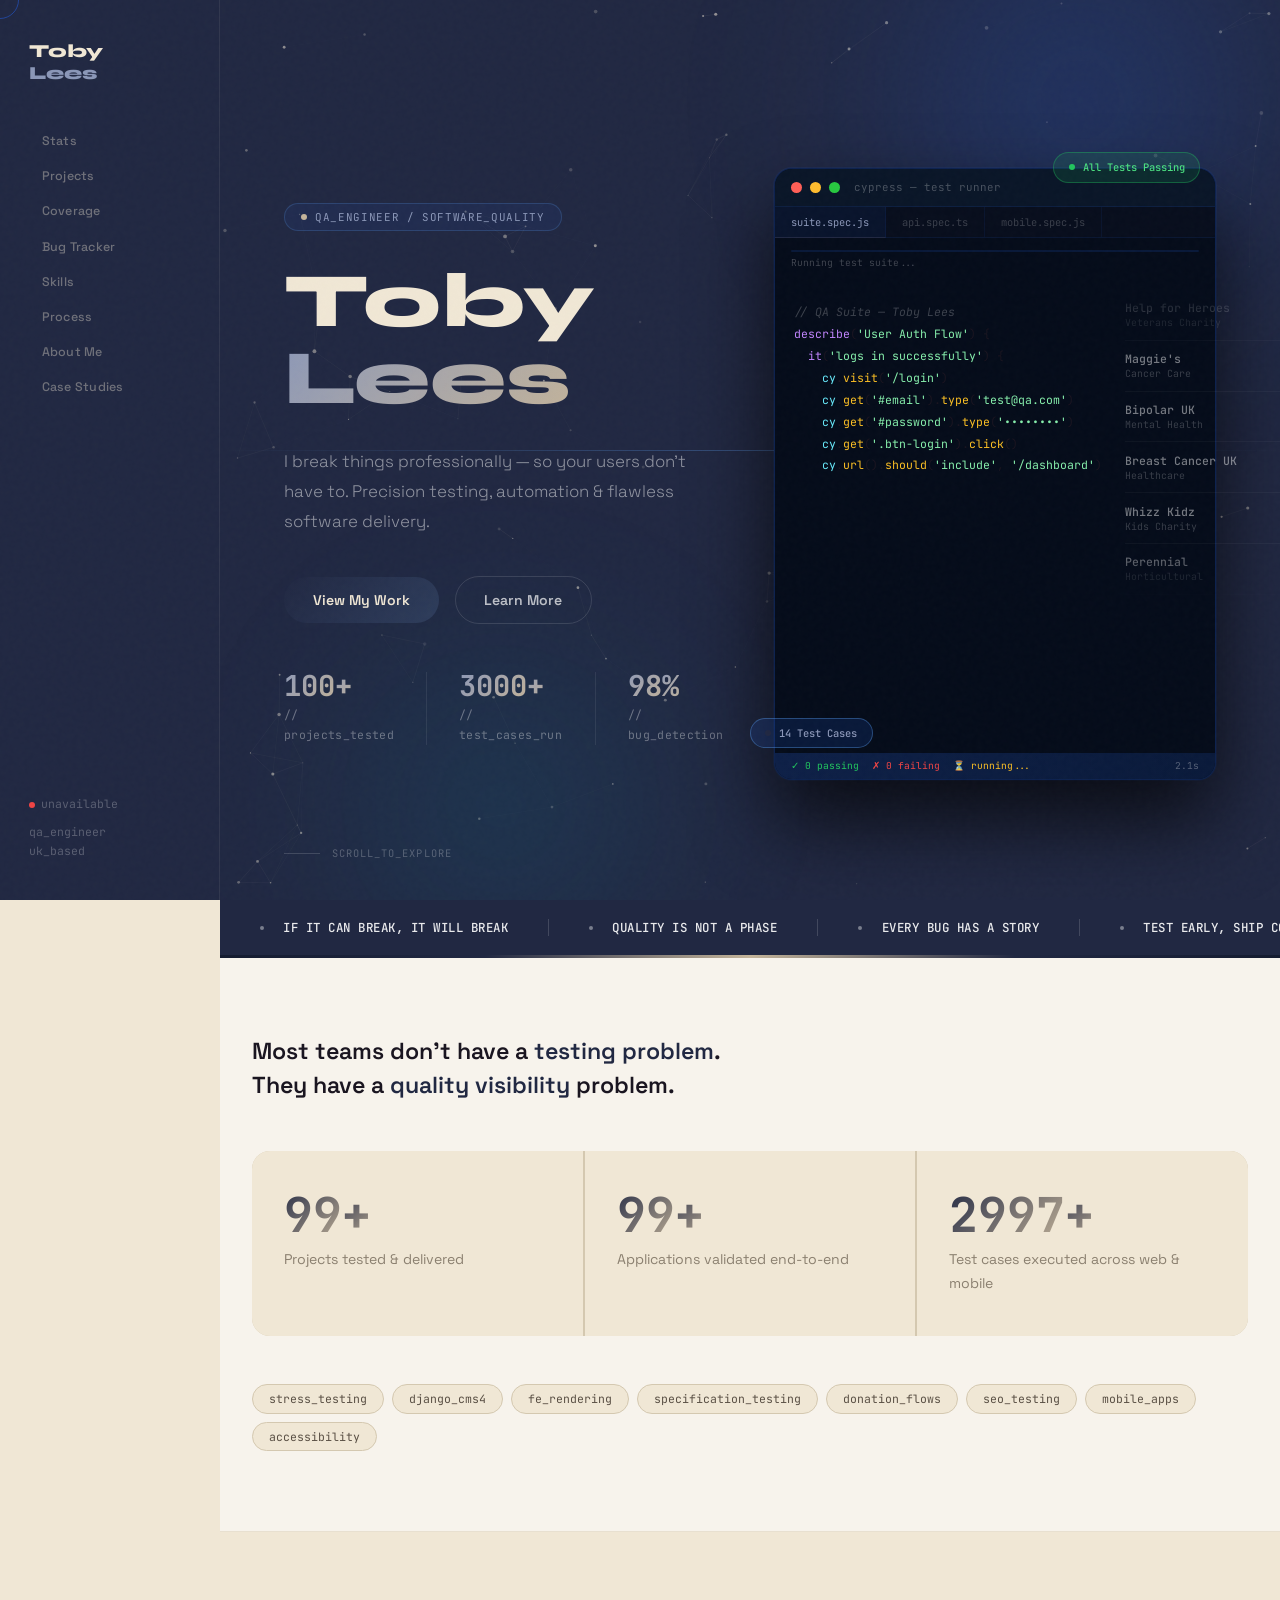
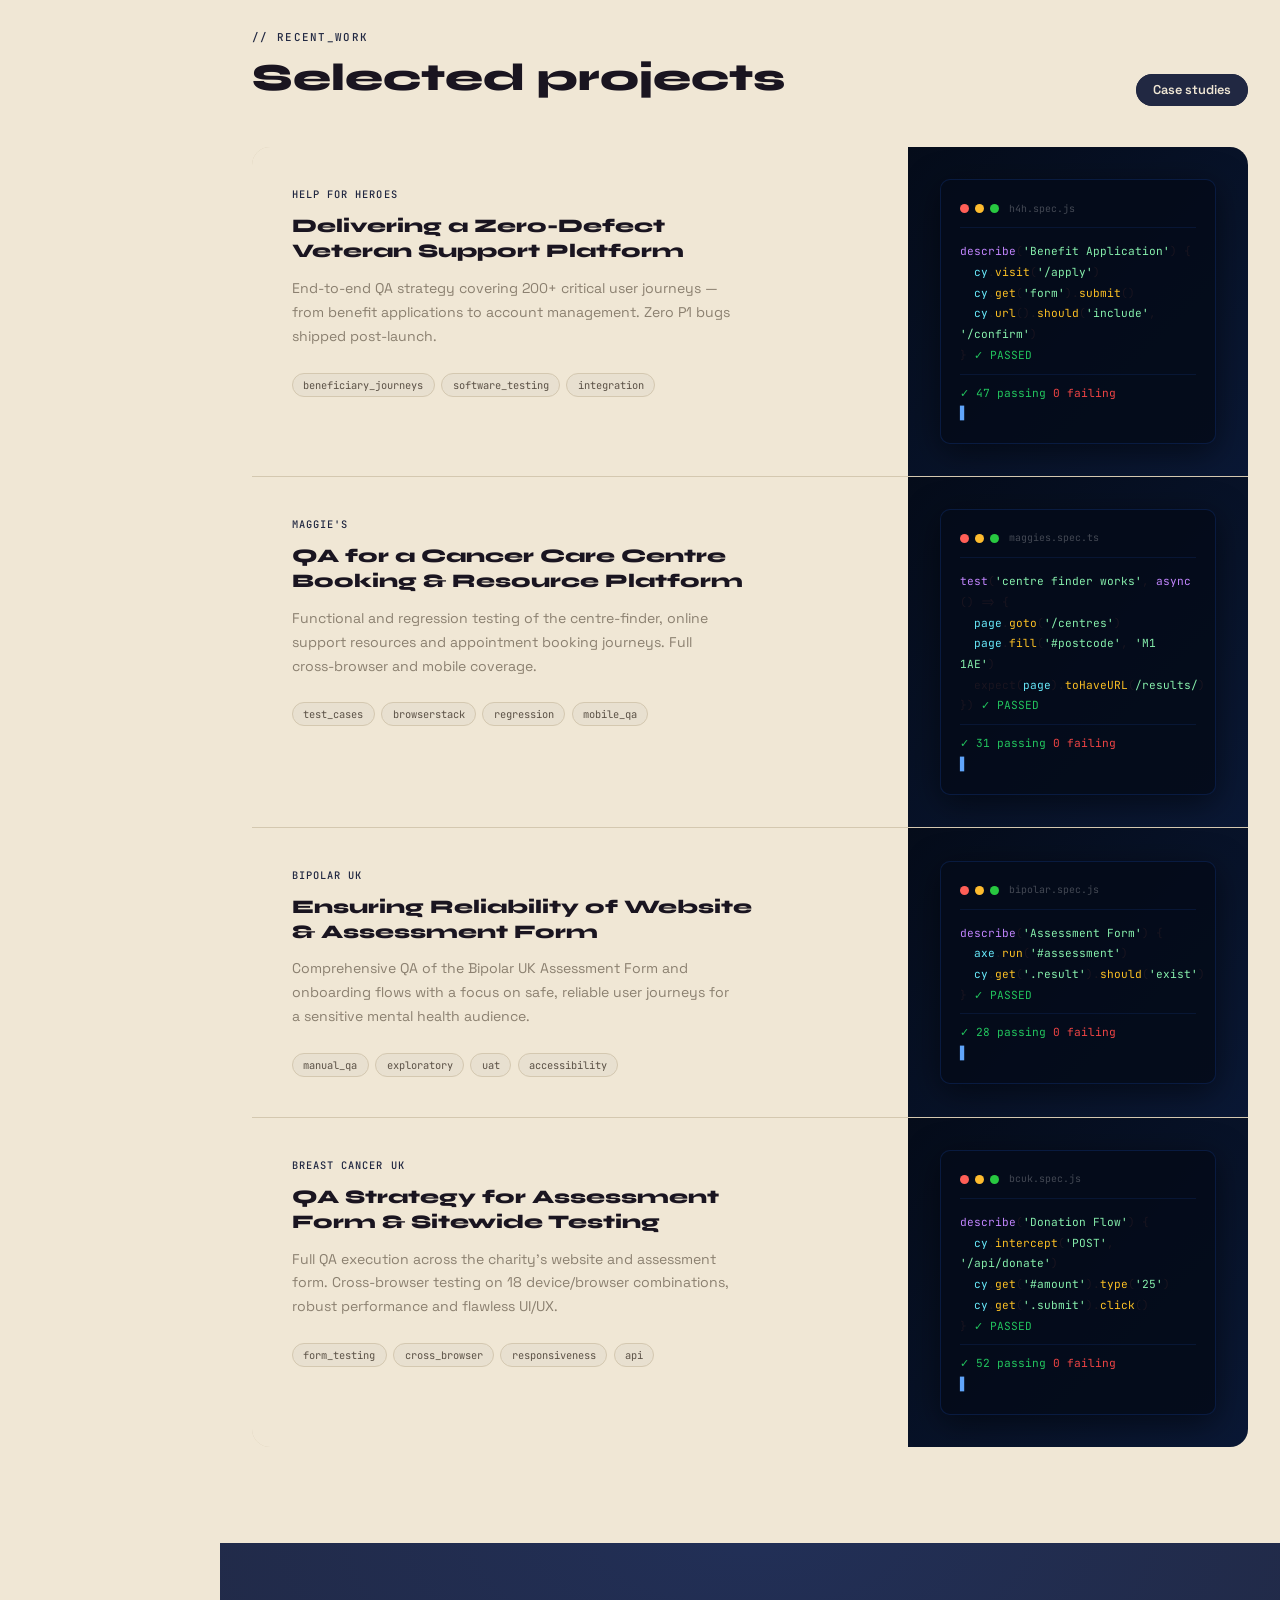
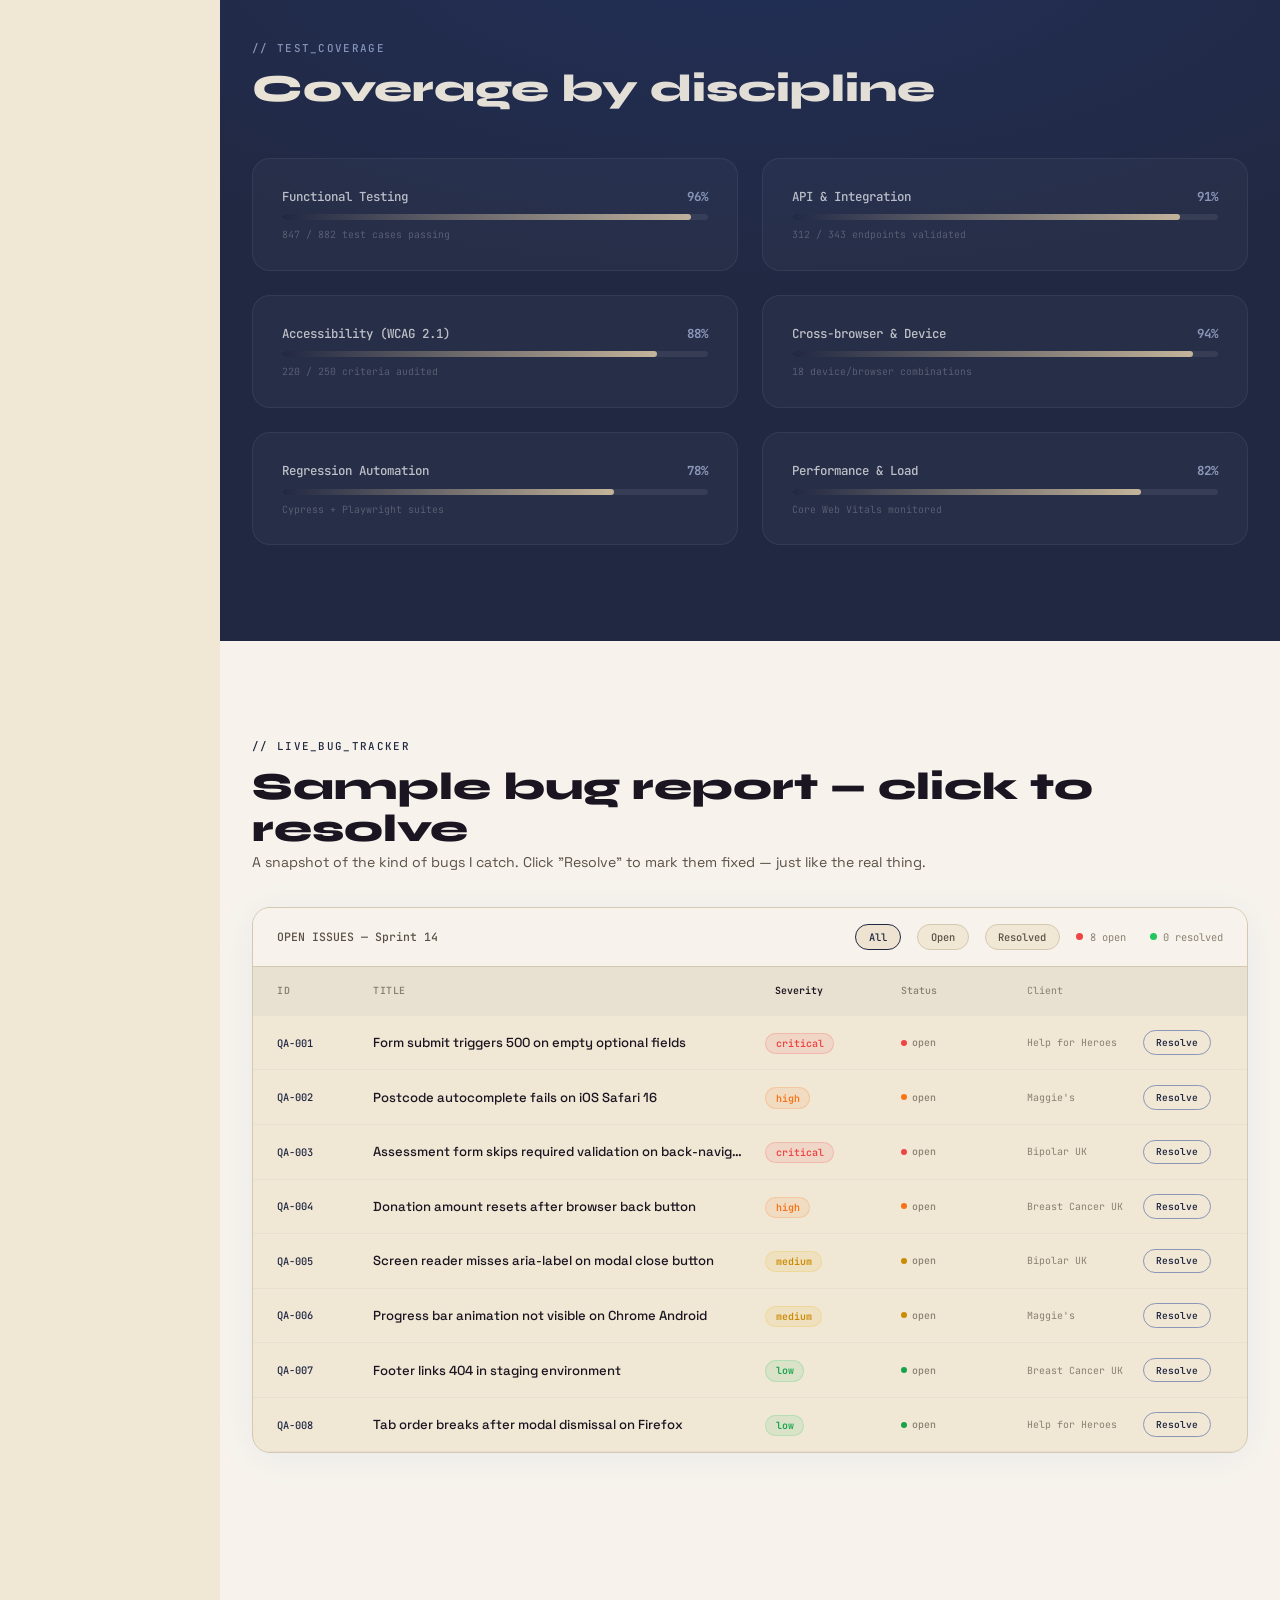
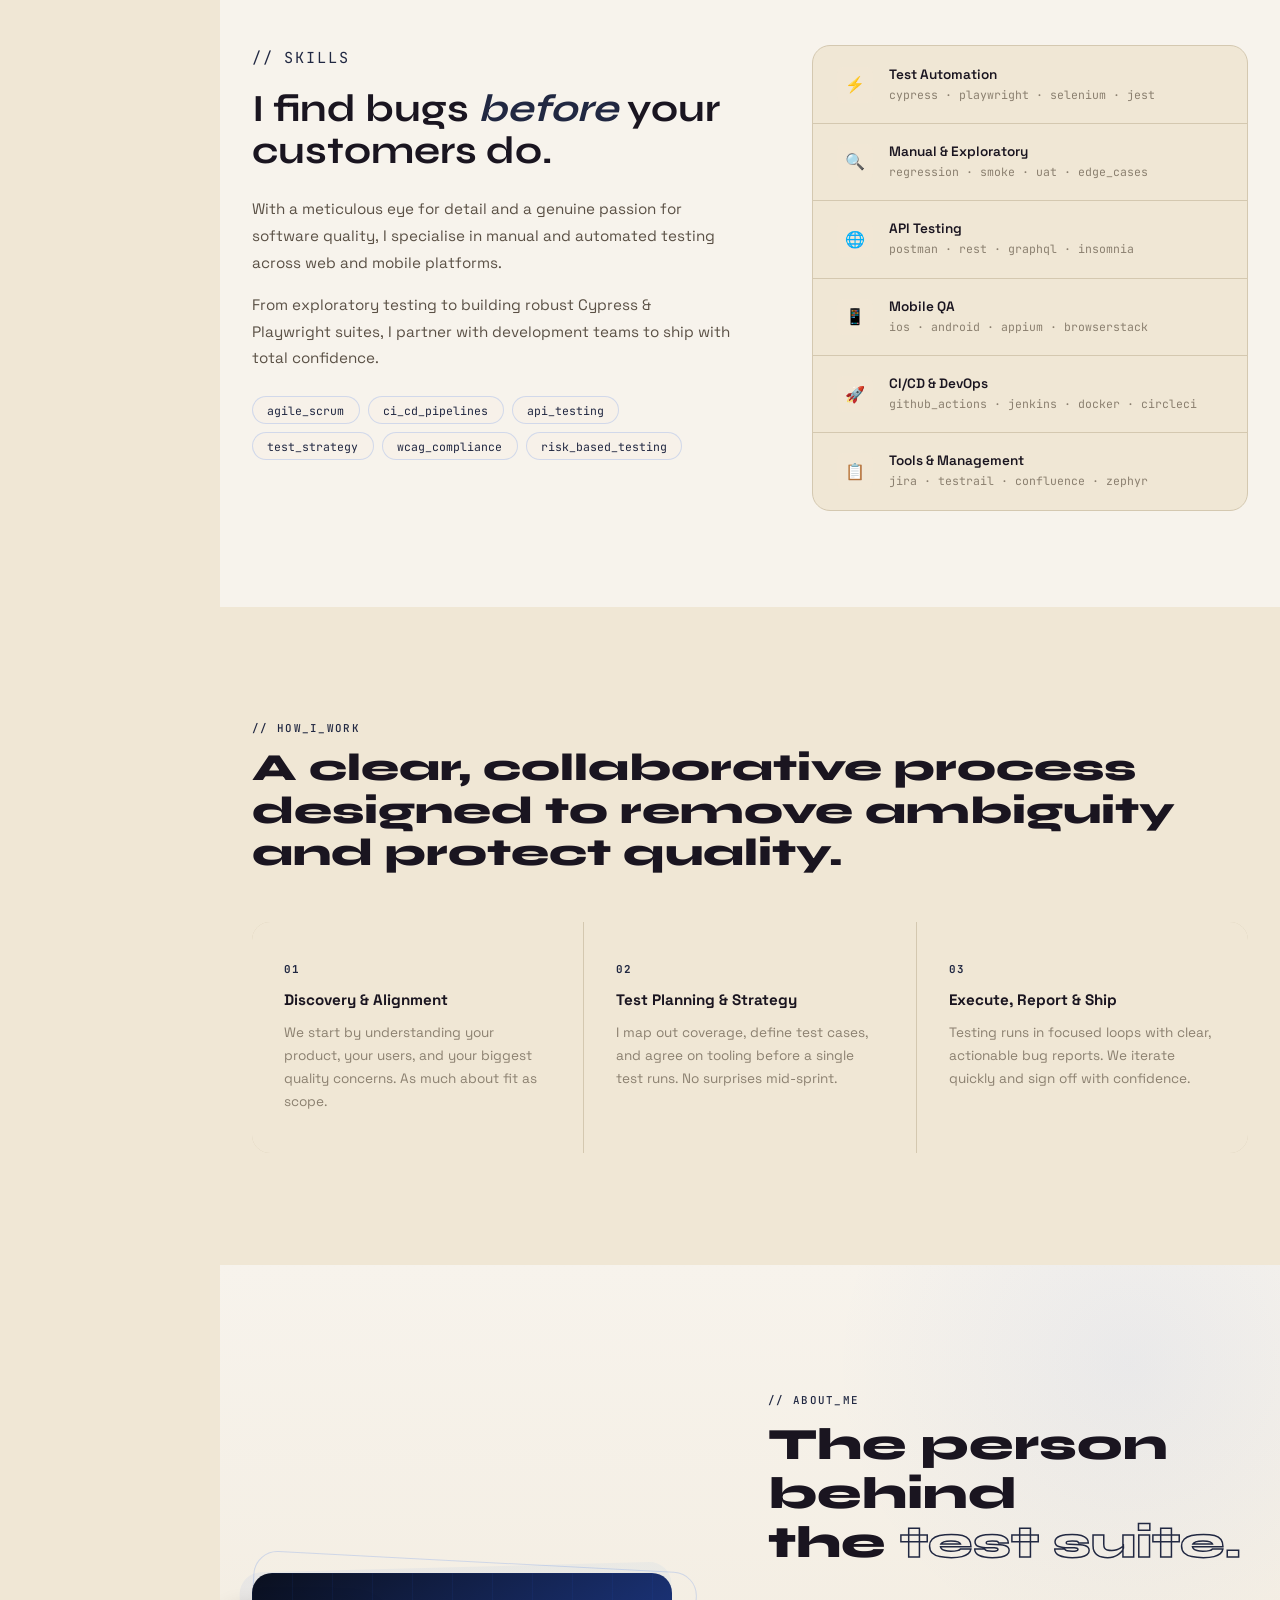
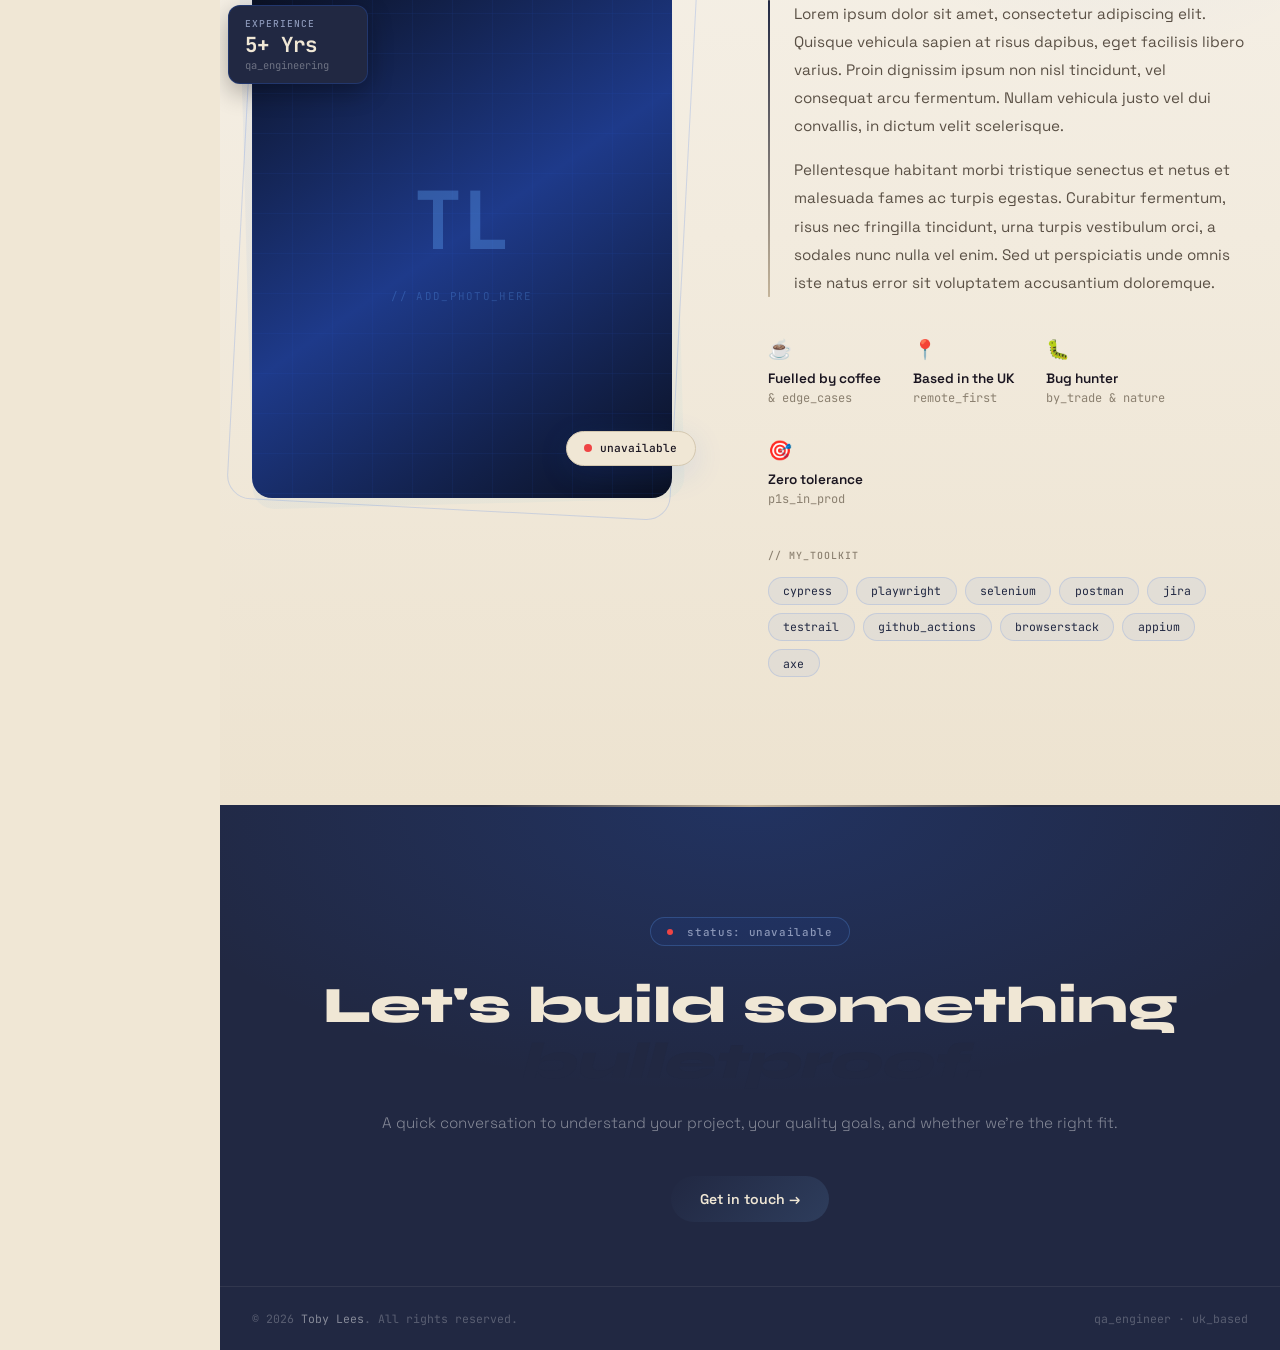
==== commit 549c7fbd: "Add link to Case Studies in navigation" ====
--- a/index.html
+++ b/index.html
@@ -549,6 +549,7 @@
       <a href="#skills">Skills</a>
       <a href="#process">Process</a>
       <a href="#about-me">About Me</a>
+      <a href="case_studies.html">Case Studies</a>
     </nav>
     <div class="sidebar-bottom">
       <div style="margin-bottom:.6rem"><span class="sidebar-dot"></span>unavailable</div>
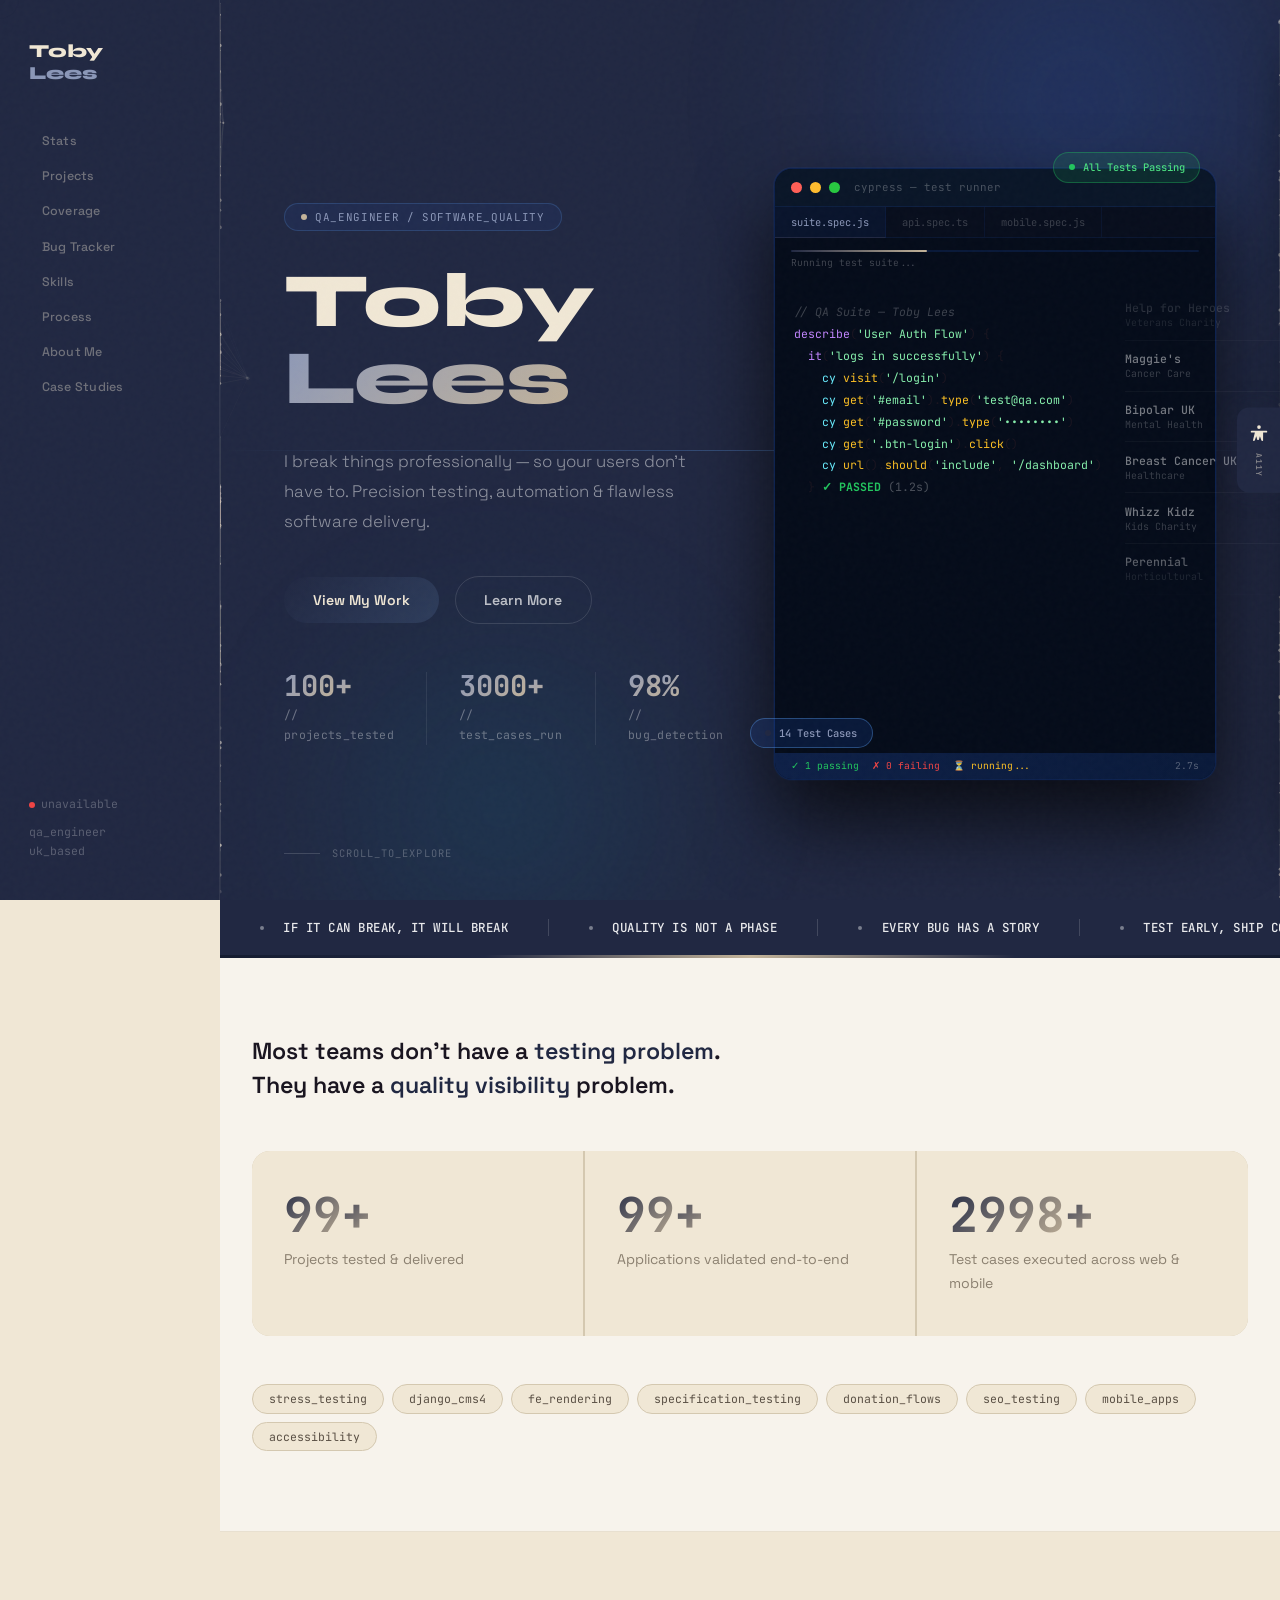
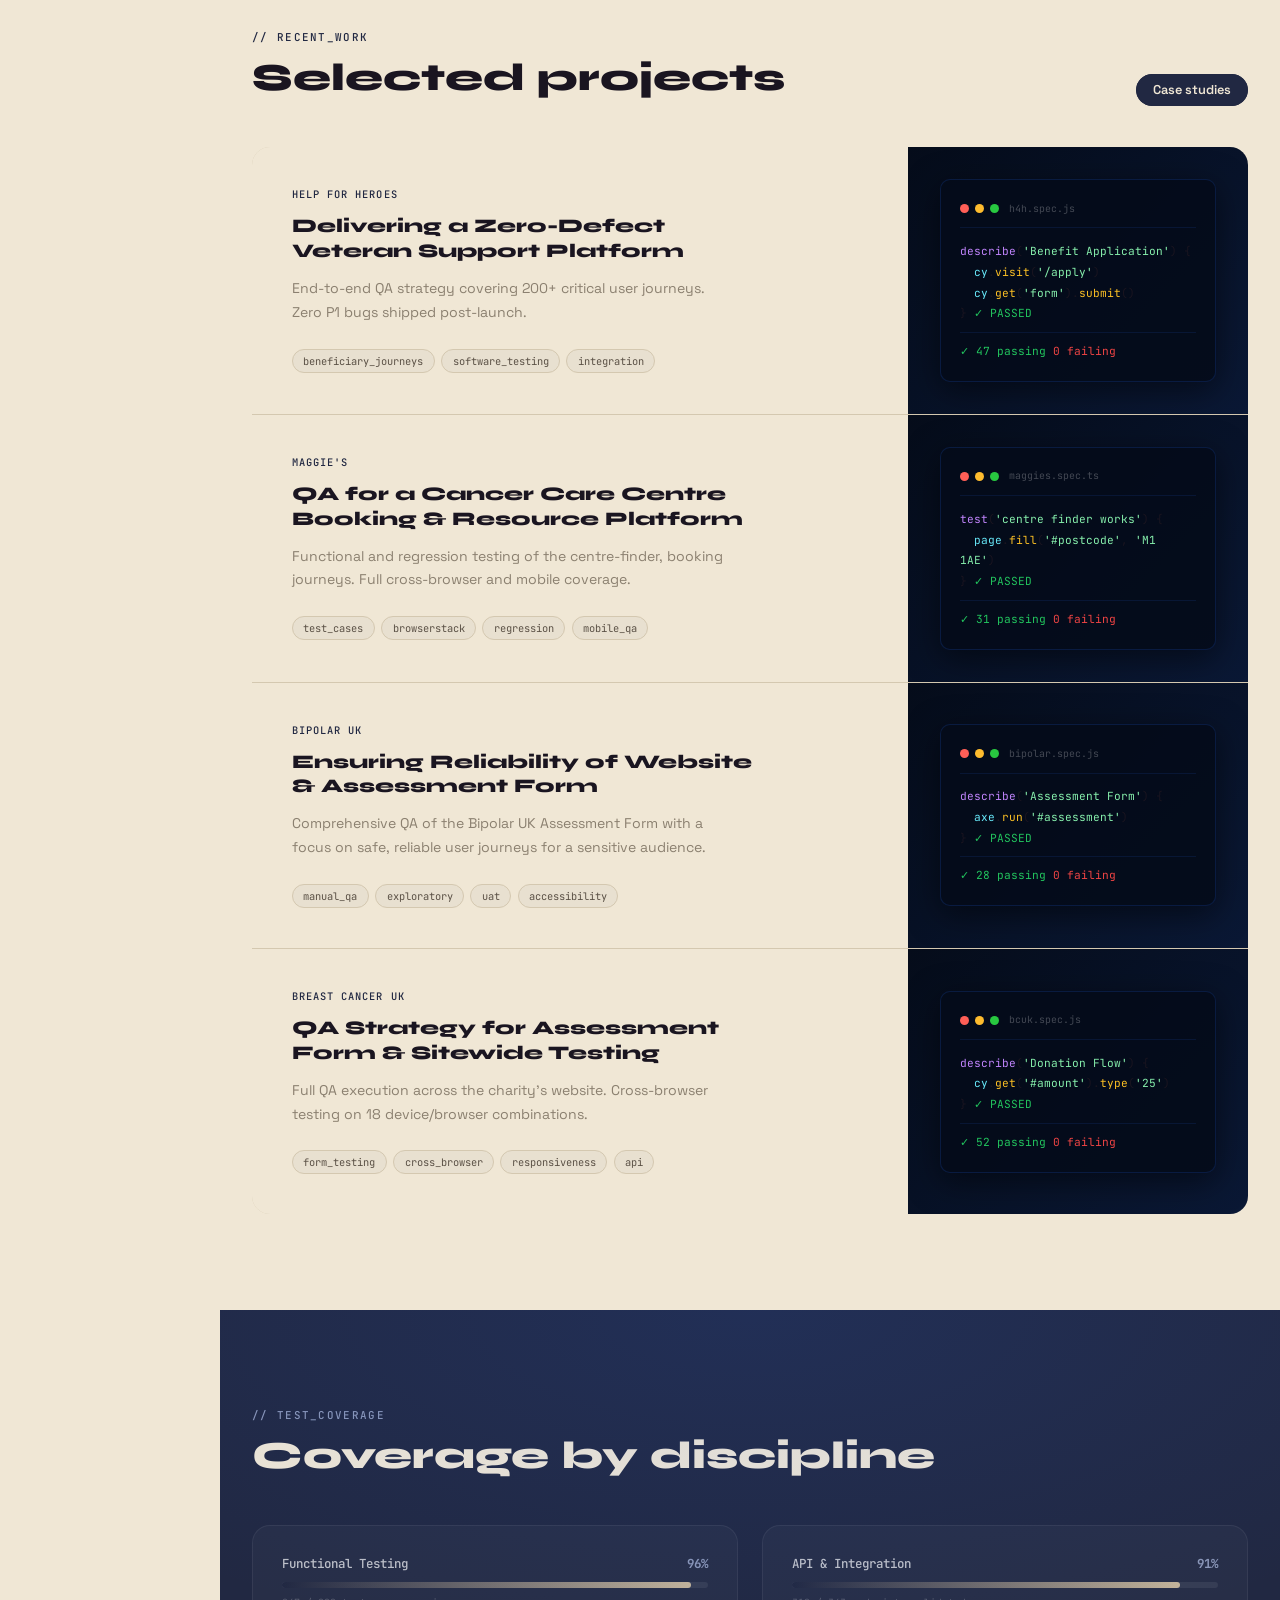
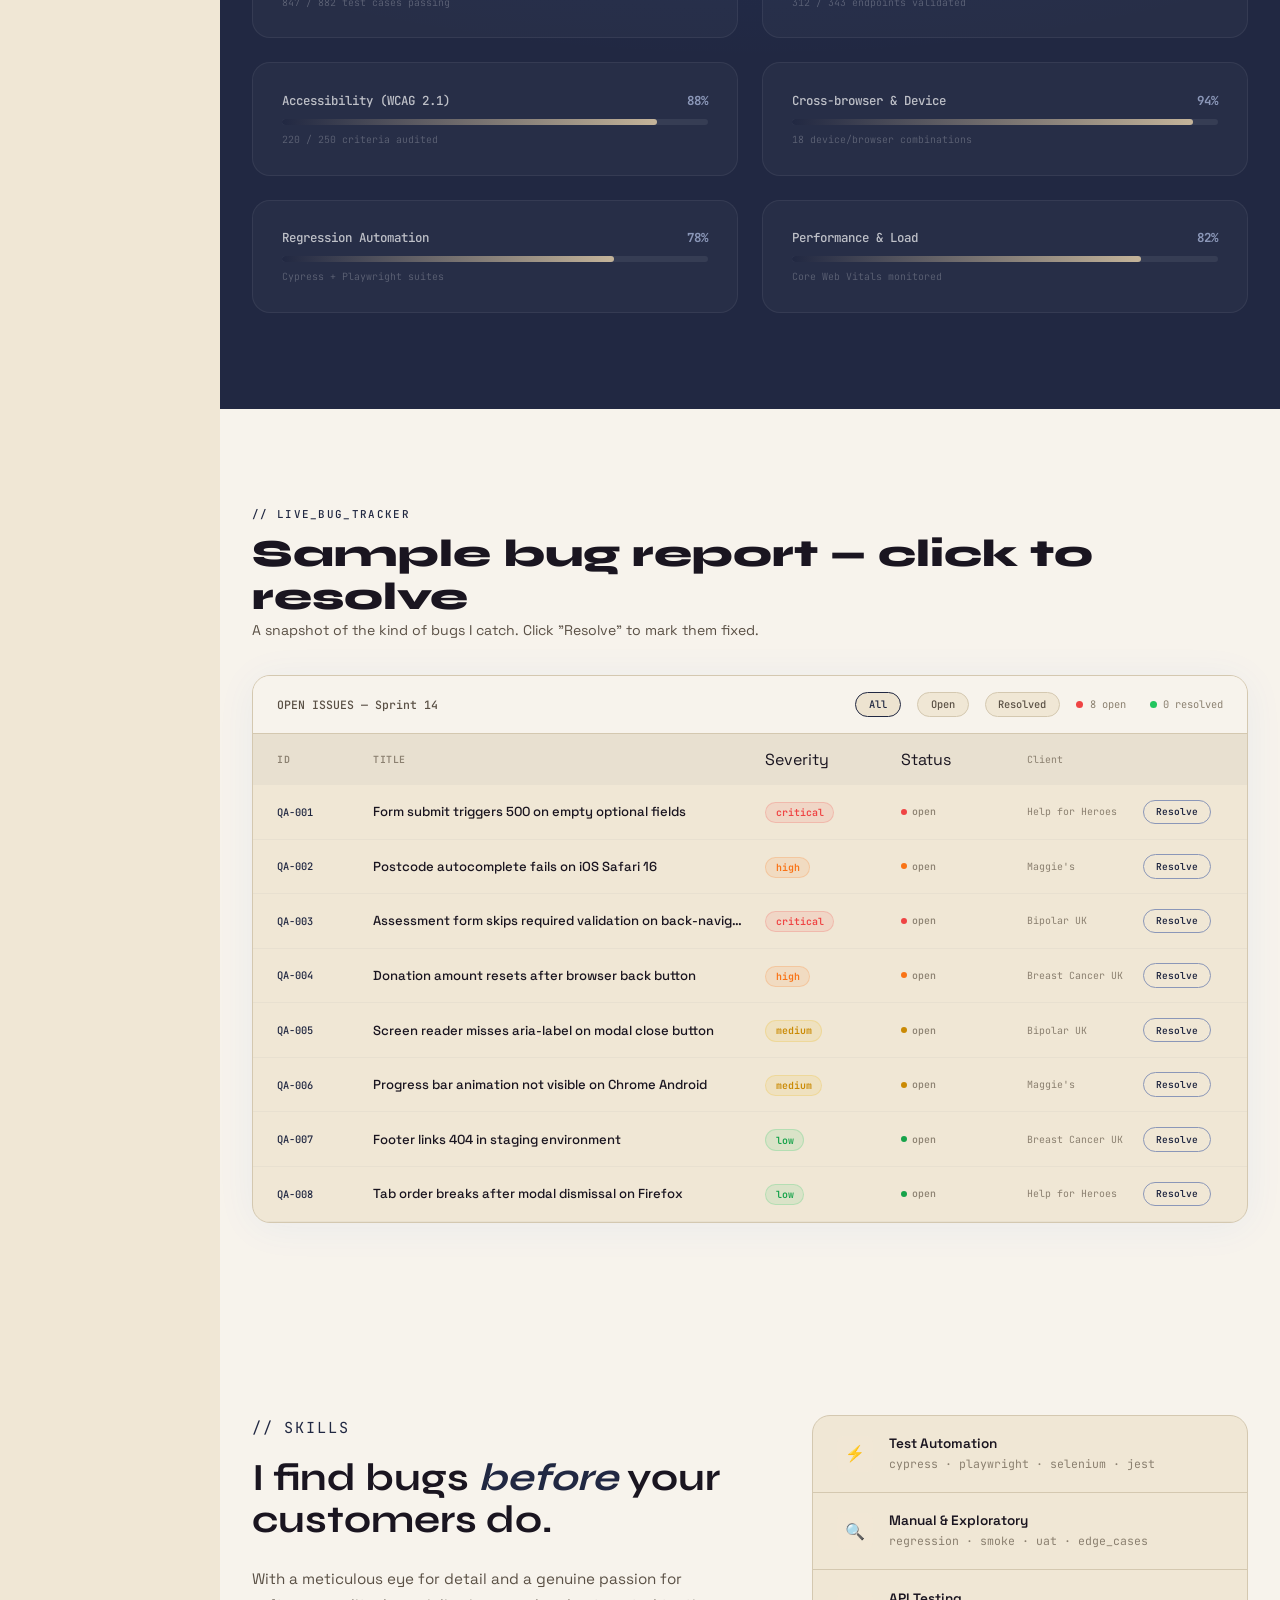
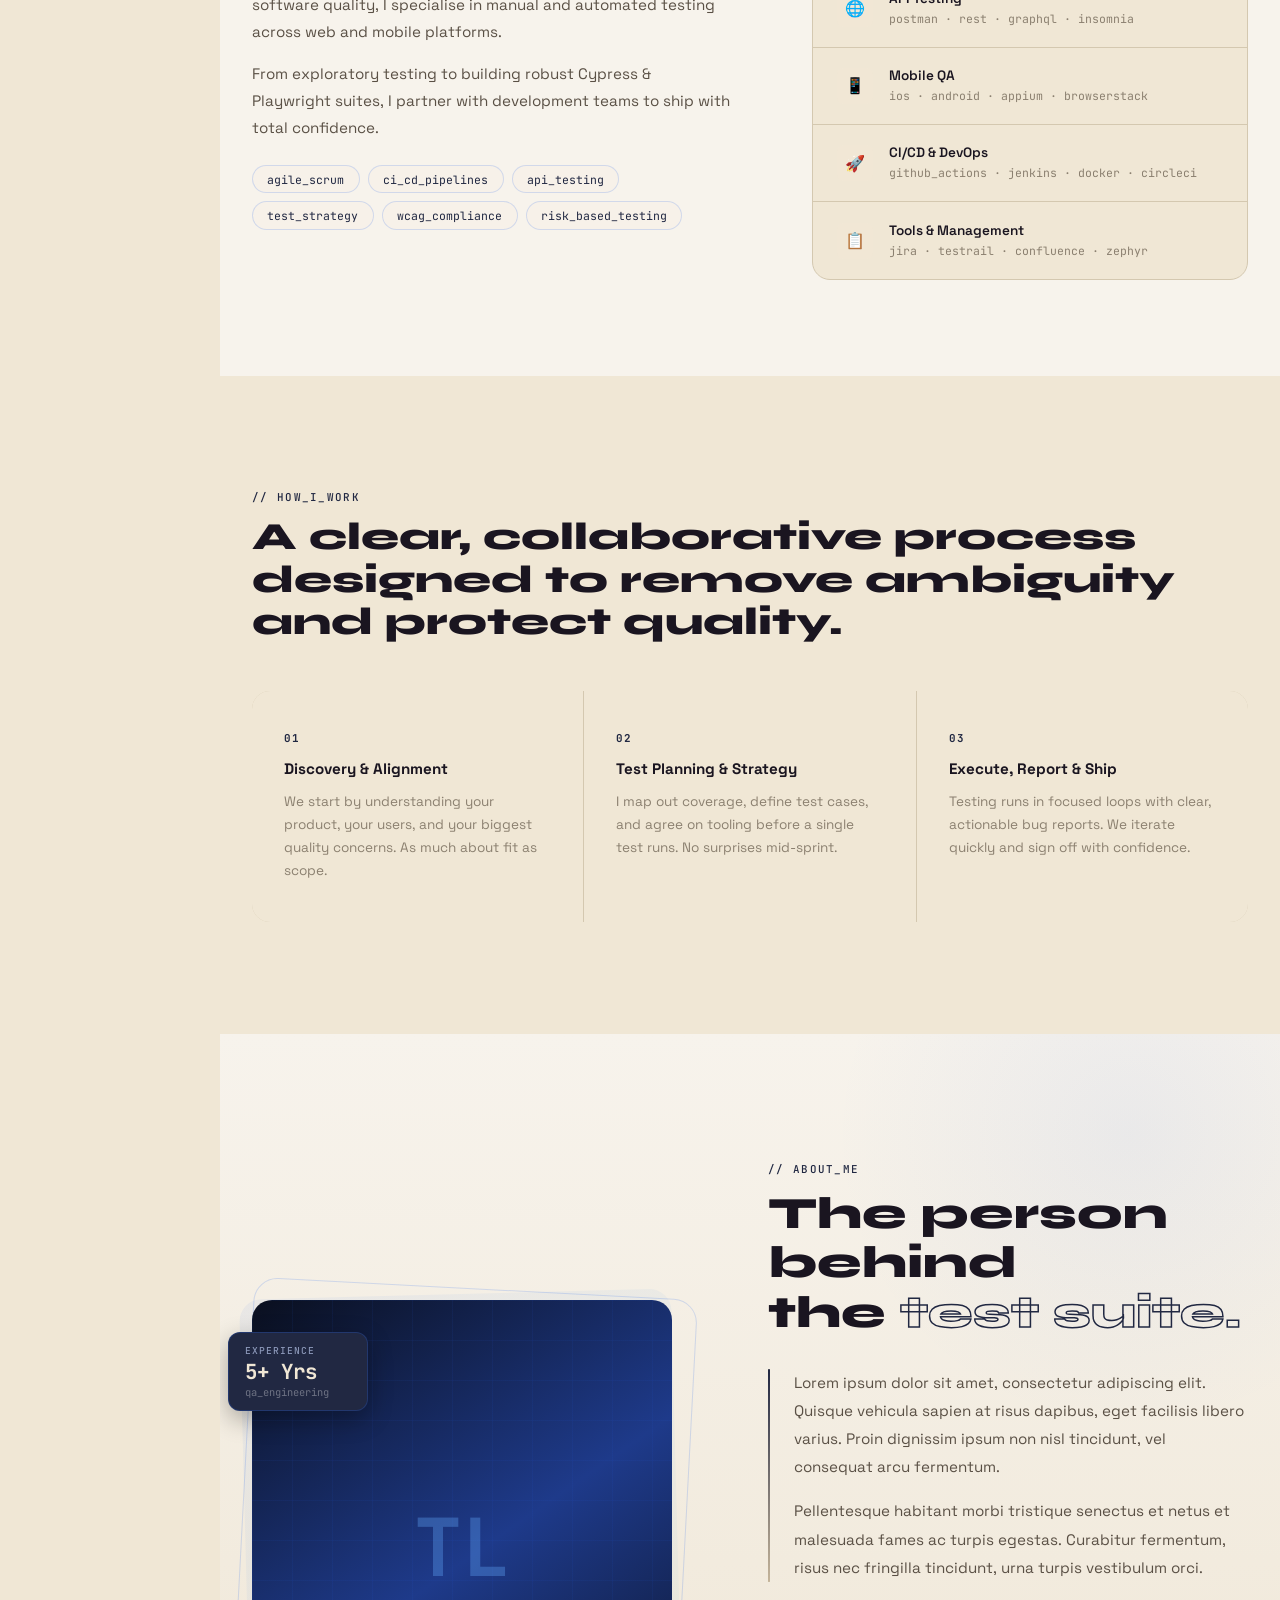
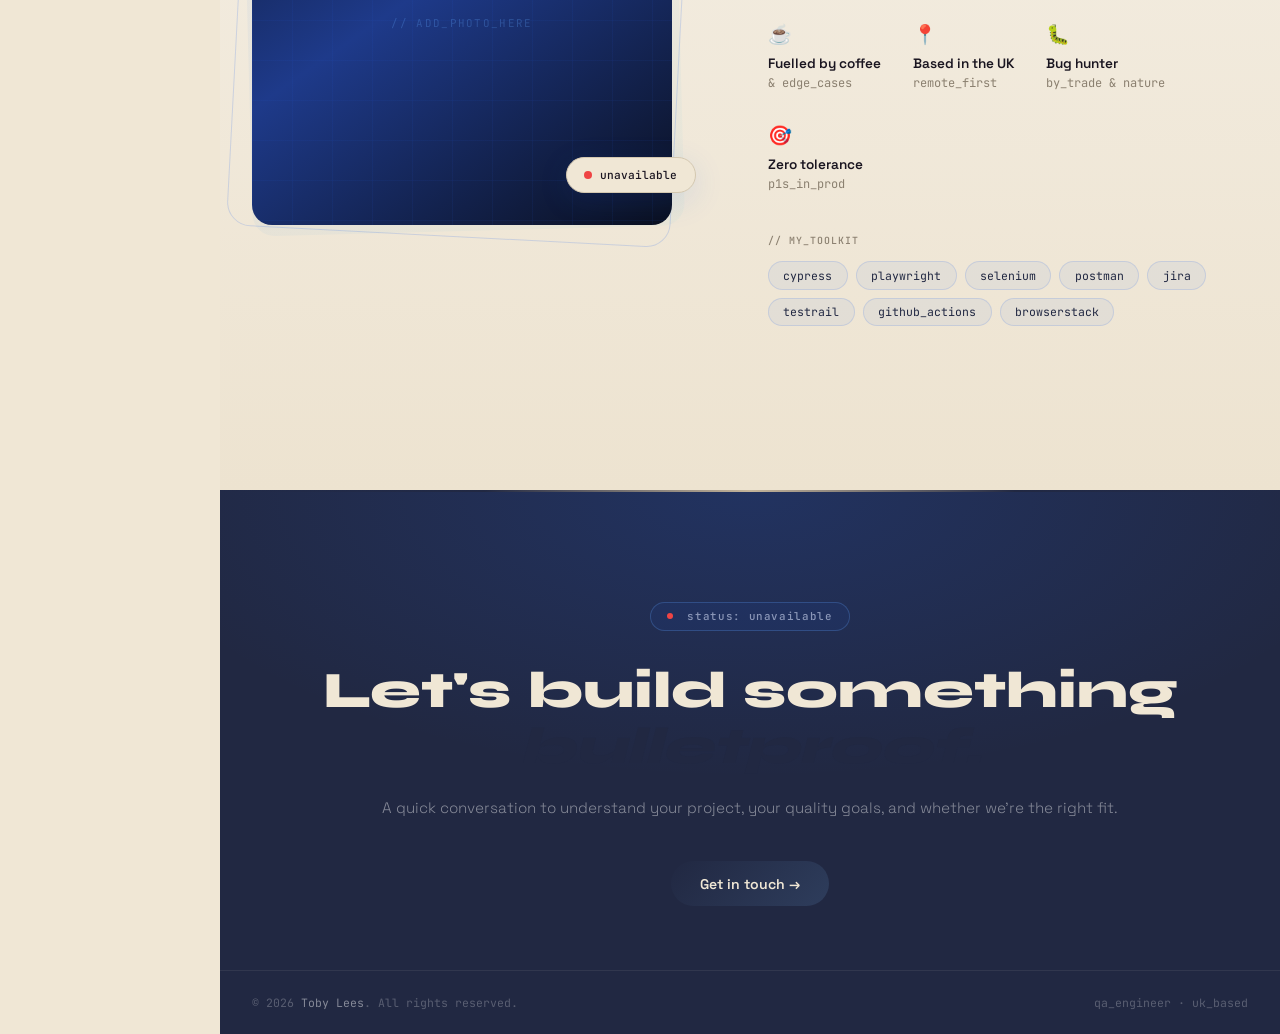
==== commit cd7ff884: "Added WCAG 2.1 Accessibility" ====
--- a/index.html
+++ b/index.html
@@ -3,107 +3,498 @@
 <head>
   <meta charset="UTF-8" />
   <meta name="viewport" content="width=device-width, initial-scale=1.0" />
-  <title>Toby Lees — QA Engineer</title>
+  <title>Toby Lees &mdash; QA Engineer</title>
   <link rel="preconnect" href="https://fonts.googleapis.com" />
   <link rel="preconnect" href="https://fonts.gstatic.com" crossorigin />
   <link href="https://fonts.googleapis.com/css2?family=Space+Grotesk:wght@300;400;500;600;700&family=JetBrains+Mono:wght@300;400;500;700&family=Syne:wght@800&display=swap" rel="stylesheet" />
+  <link href="https://fonts.cdnfonts.com/css/opendyslexic" rel="stylesheet" />
   <style>
-     :root {
-  --blue:        #212842;
-  --blue-light:  #8b97b8;
-  --blue-mid:    #2e3d5c;
-  --blue-dark:   #151c30;
-  --blue-glow:   rgba(33,40,66,0.55);
-  --blue-subtle: rgba(240,231,213,0.12);
-  --cyan:        #c4b49a;
-  --cyan-light:  #d4c8b0;
-  --white:       #F0E7D5;
-  --off-white:   #f7f3ec;
-  --cream:       #ede3d0;
-  --gray-100:    #e8e0d0;
-  --gray-200:    #d4c8b0;
-  --gray-400:    #8b8070;
-  --gray-600:    #5a5045;
-  --gray-900:    #1a1520;
-  --dark:        #212842;
-  --dark-mid:    #2a3050;
-  --dark-border: rgba(240,231,213,0.08);
-  --font-display: 'Syne', sans-serif;
-  --font-body:    'Space Grotesk', sans-serif;
-  --font-mono:    'JetBrains Mono', monospace;
+    :root {
+      --blue:        #212842;
+      --blue-light:  #8b97b8;
+      --blue-mid:    #2e3d5c;
+      --blue-dark:   #151c30;
+      --blue-glow:   rgba(33,40,66,0.55);
+      --blue-subtle: rgba(240,231,213,0.12);
+      --cyan:        #c4b49a;
+      --cyan-light:  #d4c8b0;
+      --white:       #F0E7D5;
+      --off-white:   #f7f3ec;
+      --cream:       #ede3d0;
+      --gray-100:    #e8e0d0;
+      --gray-200:    #d4c8b0;
+      --gray-400:    #8b8070;
+      --gray-600:    #5a5045;
+      --gray-900:    #1a1520;
+      --dark:        #212842;
+      --dark-mid:    #2a3050;
+      --dark-border: rgba(240,231,213,0.08);
+      --font-display: 'Syne', sans-serif;
+      --font-body:    'Space Grotesk', sans-serif;
+      --font-mono:    'JetBrains Mono', monospace;
       --radius:    18px;
       --radius-sm: 10px;
       --radius-xs: 6px;
       --ease: cubic-bezier(0.4,0,0.2,1);
       --t:      0.3s;
       --t-slow: 0.7s;
+      --a11y-font-scale: 1;
     }
+/* ══════════════════════════════════════════════════
+   WCAG 2.1 ACCESSIBILITY ADDITIONS
+   Paste the CSS into your <style> tag
+   Paste the HTML after your <body> tag
+   Paste the JS at the end of your <script> tag
+   ══════════════════════════════════════════════════ */
+
+/* ── Skip to content (WCAG 2.4.1) ── */
+.skip-link {
+  position: fixed;
+  top: -120px;
+  left: 1.5rem;
+  z-index: 999999;
+  background: #212842;
+  color: #F0E7D5;
+  padding: 0.8rem 1.5rem;
+  border-radius: 0 0 10px 10px;
+  font-family: 'Space Grotesk', sans-serif;
+  font-size: 0.9rem;
+  font-weight: 600;
+  text-decoration: none;
+  border: 2px solid #F0E7D5;
+  border-top: none;
+  transition: top 0.2s ease;
+}
+.skip-link:focus {
+  top: 0;
+  outline: 3px solid #c4b49a;
+  outline-offset: 3px;
+}
+
+/* ── Global focus styles (WCAG 2.4.7) ── */
+*:focus-visible {
+  outline: 3px solid #212842;
+  outline-offset: 3px;
+  border-radius: 3px;
+}
+
+/* ── Screen reader only utility ── */
+.sr-only {
+  position: absolute;
+  width: 1px; height: 1px;
+  padding: 0; margin: -1px;
+  overflow: hidden;
+  clip: rect(0,0,0,0);
+  white-space: nowrap;
+  border: 0;
+}
+
+/* ── Accessibility modes ── */
+
+/* High contrast (WCAG 1.4.3 AAA) */
+body.a11y-high-contrast {
+  --white:     #ffffff;
+  --off-white: #ffffff;
+  --cream:     #efefef;
+  --gray-100:  #dddddd;
+  --gray-200:  #bbbbbb;
+  --gray-400:  #444444;
+  --gray-600:  #111111;
+  --gray-900:  #000000;
+  --blue:      #00008b;
+  --blue-light:#0000ff;
+  --blue-mid:  #00006b;
+  --cyan:      #005555;
+  --dark:      #000022;
+  --dark-border: rgba(255,255,255,0.4);
+  filter: contrast(1.15);
+}
+body.a11y-high-contrast *:focus-visible {
+  outline: 4px solid #ff0 !important;
+  outline-offset: 3px !important;
+}
+
+/* Reduce motion (WCAG 2.3.3) */
+body.a11y-reduce-motion *,
+body.a11y-reduce-motion *::before,
+body.a11y-reduce-motion *::after {
+  animation-duration: 0.001ms !important;
+  animation-iteration-count: 1 !important;
+  transition-duration: 0.001ms !important;
+  scroll-behavior: auto !important;
+}
+
+/* Dyslexia-friendly font */
+body.a11y-dyslexia,
+body.a11y-dyslexia p,
+body.a11y-dyslexia h1,
+body.a11y-dyslexia h2,
+body.a11y-dyslexia h3,
+body.a11y-dyslexia h4,
+body.a11y-dyslexia span,
+body.a11y-dyslexia a,
+body.a11y-dyslexia button,
+body.a11y-dyslexia li,
+body.a11y-dyslexia div {
+  font-family: 'OpenDyslexic', sans-serif !important;
+  letter-spacing: 0.05em;
+  word-spacing: 0.15em;
+  line-height: 1.95 !important;
+}
+
+/* Enhanced focus rings */
+body.a11y-focus-enhanced *:focus-visible {
+  outline: 4px solid #212842 !important;
+  outline-offset: 5px !important;
+  border-radius: 4px;
+  box-shadow: 0 0 0 7px rgba(33,40,66,0.15) !important;
+}
+
+/* Large cursor */
+body.a11y-large-cursor { cursor: none; }
+
+/* Respect system preference (WCAG 2.3.3) */
+@media (prefers-reduced-motion: reduce) {
+  *, *::before, *::after {
+    animation-duration: 0.001ms !important;
+    animation-iteration-count: 1 !important;
+    transition-duration: 0.001ms !important;
+  }
+}
+
+/* ══════════════════════════════════════════════════
+   ACCESSIBILITY TOOLBAR COMPONENT
+   ══════════════════════════════════════════════════ */
+
+/* Trigger button — fixed to right edge */
+.a11y-trigger {
+  position: fixed;
+  right: 0;
+  top: 50%;
+  transform: translateY(-50%);
+  z-index: 99900;
+  background: #212842;
+  color: #F0E7D5;
+  border: none;
+  border-radius: 12px 0 0 12px;
+  padding: 1rem 0.65rem;
+  cursor: pointer;
+  display: flex;
+  flex-direction: column;
+  align-items: center;
+  gap: 0.5rem;
+  box-shadow: -4px 0 24px rgba(33,40,66,0.35);
+  transition: background 0.25s, padding-right 0.25s;
+}
+.a11y-trigger:hover {
+  background: #2e3d5c;
+  padding-right: 0.9rem;
+}
+.a11y-trigger:focus-visible {
+  outline: 3px solid #F0E7D5;
+  outline-offset: 2px;
+}
+.a11y-trigger svg {
+  width: 22px; height: 22px;
+  fill: #F0E7D5;
+  flex-shrink: 0;
+}
+.a11y-trigger-label {
+  font-family: 'JetBrains Mono', monospace;
+  font-size: 0.5rem;
+  font-weight: 600;
+  color: rgba(240,231,213,0.5);
+  letter-spacing: 0.1em;
+  text-transform: uppercase;
+  writing-mode: vertical-rl;
+}
+
+/* Panel */
+.a11y-panel {
+  position: fixed;
+  right: -360px;
+  top: 50%;
+  transform: translateY(-50%);
+  z-index: 99899;
+  width: 340px;
+  background: #212842;
+  border-radius: 20px 0 0 20px;
+  box-shadow: -8px 0 50px rgba(0,0,0,0.45);
+  padding: 2rem;
+  transition: right 0.38s cubic-bezier(0.4,0,0.2,1);
+  max-height: 92vh;
+  overflow-y: auto;
+  scrollbar-width: thin;
+  scrollbar-color: rgba(240,231,213,0.15) transparent;
+}
+.a11y-panel.open { right: 0; }
+
+.a11y-panel-header {
+  display: flex;
+  align-items: center;
+  justify-content: space-between;
+  margin-bottom: 1.6rem;
+  padding-bottom: 1rem;
+  border-bottom: 1px solid rgba(240,231,213,0.1);
+}
+.a11y-panel-title {
+  font-family: 'JetBrains Mono', monospace;
+  font-size: 0.7rem;
+  font-weight: 600;
+  color: rgba(240,231,213,0.4);
+  letter-spacing: 0.14em;
+  text-transform: uppercase;
+}
+.a11y-close {
+  width: 30px; height: 30px;
+  background: rgba(240,231,213,0.07);
+  border: 1px solid rgba(240,231,213,0.12);
+  border-radius: 50%;
+  color: rgba(240,231,213,0.6);
+  font-size: 1rem; line-height: 1;
+  display: flex; align-items: center; justify-content: center;
+  cursor: pointer;
+  transition: background 0.2s, color 0.2s;
+}
+.a11y-close:hover { background: rgba(240,231,213,0.15); color: #F0E7D5; }
+.a11y-close:focus-visible { outline: 3px solid #F0E7D5; outline-offset: 2px; }
+
+/* Section */
+.a11y-section { margin-bottom: 1.5rem; }
+.a11y-section-label {
+  display: block;
+  font-family: 'JetBrains Mono', monospace;
+  font-size: 0.58rem;
+  font-weight: 700;
+  color: rgba(240,231,213,0.28);
+  letter-spacing: 0.16em;
+  text-transform: uppercase;
+  margin-bottom: 0.75rem;
+}
+
+/* Font size row */
+.a11y-font-row {
+  display: flex;
+  align-items: center;
+  gap: 0.5rem;
+  background: rgba(240,231,213,0.04);
+  border: 1px solid rgba(240,231,213,0.09);
+  border-radius: 12px;
+  padding: 0.5rem 0.6rem;
+}
+.a11y-font-btn {
+  width: 36px; height: 36px;
+  background: rgba(240,231,213,0.08);
+  border: 1px solid rgba(240,231,213,0.12);
+  border-radius: 8px;
+  color: #F0E7D5;
+  font-family: 'Space Grotesk', sans-serif;
+  font-size: 0.95rem;
+  font-weight: 700;
+  cursor: pointer;
+  display: flex; align-items: center; justify-content: center;
+  flex-shrink: 0;
+  transition: background 0.2s;
+}
+.a11y-font-btn:hover { background: rgba(240,231,213,0.18); }
+.a11y-font-btn:focus-visible { outline: 3px solid #F0E7D5; outline-offset: 2px; }
+.a11y-font-display {
+  flex: 1;
+  text-align: center;
+  font-family: 'JetBrains Mono', monospace;
+  font-size: 0.8rem;
+  font-weight: 600;
+  color: rgba(240,231,213,0.75);
+}
+.a11y-font-reset {
+  background: none;
+  border: none;
+  color: rgba(240,231,213,0.28);
+  font-family: 'JetBrains Mono', monospace;
+  font-size: 0.58rem;
+  letter-spacing: 0.06em;
+  cursor: pointer;
+  padding: 0.2rem 0.35rem;
+  border-radius: 4px;
+  transition: color 0.2s;
+  white-space: nowrap;
+}
+.a11y-font-reset:hover { color: rgba(240,231,213,0.65); }
+.a11y-font-reset:focus-visible { outline: 3px solid #F0E7D5; }
+
+/* Toggle rows */
+.a11y-toggle-row {
+  display: flex;
+  align-items: center;
+  justify-content: space-between;
+  gap: 1rem;
+  padding: 0.7rem 0.85rem;
+  background: rgba(240,231,213,0.03);
+  border: 1px solid rgba(240,231,213,0.07);
+  border-radius: 12px;
+  margin-bottom: 0.5rem;
+  cursor: pointer;
+  transition: background 0.2s, border-color 0.2s;
+}
+.a11y-toggle-row:hover {
+  background: rgba(240,231,213,0.07);
+  border-color: rgba(240,231,213,0.14);
+}
+.a11y-toggle-info { display: flex; flex-direction: column; gap: 0.15rem; min-width: 0; }
+.a11y-toggle-name {
+  font-family: 'Space Grotesk', sans-serif;
+  font-size: 0.84rem;
+  font-weight: 500;
+  color: rgba(240,231,213,0.85);
+}
+.a11y-toggle-desc {
+  font-family: 'JetBrains Mono', monospace;
+  font-size: 0.58rem;
+  color: rgba(240,231,213,0.28);
+  white-space: nowrap;
+  overflow: hidden;
+  text-overflow: ellipsis;
+}
+
+/* Toggle switch */
+.a11y-switch { position: relative; width: 42px; height: 24px; flex-shrink: 0; }
+.a11y-switch input { opacity: 0; width: 0; height: 0; position: absolute; }
+.a11y-switch-track {
+  position: absolute;
+  inset: 0;
+  background: rgba(240,231,213,0.1);
+  border: 1px solid rgba(240,231,213,0.14);
+  border-radius: 24px;
+  cursor: pointer;
+  transition: background 0.25s, border-color 0.25s;
+}
+.a11y-switch-track::after {
+  content: '';
+  position: absolute;
+  top: 4px; left: 4px;
+  width: 14px; height: 14px;
+  background: rgba(240,231,213,0.4);
+  border-radius: 50%;
+  transition: transform 0.25s cubic-bezier(0.4,0,0.2,1), background 0.25s;
+}
+.a11y-switch input:checked + .a11y-switch-track {
+  background: #c4b49a;
+  border-color: #c4b49a;
+}
+.a11y-switch input:checked + .a11y-switch-track::after {
+  transform: translateX(18px);
+  background: #F0E7D5;
+}
+.a11y-switch input:focus-visible + .a11y-switch-track {
+  outline: 3px solid #F0E7D5;
+  outline-offset: 2px;
+  border-radius: 24px;
+}
+
+.a11y-divider {
+  height: 1px;
+  background: rgba(240,231,213,0.08);
+  margin: 1.2rem 0;
+}
+
+/* Reset button */
+.a11y-reset-all {
+  width: 100%;
+  padding: 0.7rem;
+  background: rgba(240,231,213,0.04);
+  border: 1px solid rgba(240,231,213,0.09);
+  border-radius: 10px;
+  color: rgba(240,231,213,0.4);
+  font-family: 'JetBrains Mono', monospace;
+  font-size: 0.65rem;
+  letter-spacing: 0.08em;
+  cursor: pointer;
+  transition: background 0.2s, color 0.2s, border-color 0.2s;
+  margin-bottom: 1rem;
+}
+.a11y-reset-all:hover {
+  background: rgba(240,231,213,0.09);
+  color: rgba(240,231,213,0.75);
+  border-color: rgba(240,231,213,0.18);
+}
+.a11y-reset-all:focus-visible { outline: 3px solid #F0E7D5; outline-offset: 2px; }
+
+/* WCAG compliance badge */
+.a11y-badge {
+  display: flex;
+  align-items: flex-start;
+  gap: 0.7rem;
+  padding: 0.75rem 0.85rem;
+  background: rgba(34,197,94,0.07);
+  border: 1px solid rgba(34,197,94,0.18);
+  border-radius: 10px;
+}
+.a11y-badge-dot {
+  width: 8px; height: 8px;
+  background: #22c55e;
+  border-radius: 50%;
+  flex-shrink: 0;
+  margin-top: 3px;
+  animation: blinkDot 2s ease-in-out infinite;
+}
+.a11y-badge-text {
+  font-family: 'JetBrains Mono', monospace;
+  font-size: 0.58rem;
+  line-height: 1.7;
+  color: rgba(34,197,94,0.75);
+}
+
+/* Mobile adjustments */
+@media (max-width: 1024px) {
+  .a11y-trigger {
+    top: auto;
+    bottom: 5rem;
+    transform: none;
+  }
+  .a11y-panel {
+    top: auto;
+    bottom: 0;
+    right: 0;
+    transform: translateY(100%);
+    border-radius: 20px 20px 0 0;
+    width: 100%;
+    max-width: 100%;
+    max-height: 85vh;
+    transition: transform 0.38s cubic-bezier(0.4,0,0.2,1);
+  }
+  .a11y-panel.open {
+    transform: translateY(0);
+    right: 0;
+  }
+}
 
     *, *::before, *::after { margin:0; padding:0; box-sizing:border-box; }
-    html { scroll-behavior: smooth; font-size: 16px; }
+    html { scroll-behavior: smooth; font-size: calc(16px * var(--a11y-font-scale)); }
     body { font-family: var(--font-body); background: var(--white); color: var(--gray-900); overflow-x: hidden; cursor: none; }
-
-    .cursor { position: fixed; width: 10px; height: 10px; background: var(--blue); border-radius: 50%; pointer-events: none; z-index: 99999; transform: translate(-50%,-50%); transition: width .2s, height .2s, background .2s; }
-    .cursor-ring { position: fixed; width: 38px; height: 38px; border: 1.5px solid rgba(37,99,235,0.5); border-radius: 50%; pointer-events: none; z-index: 99998; transform: translate(-50%,-50%); transition: left .1s ease, top .1s ease; }
-
+    .cursor { position: fixed; width: 10px; height: 10px; background: #212842; border-radius: 50%; pointer-events: none; z-index: 99999; transform: translate(-50%,-50%); transition: width .2s, height .2s; }
+    .cursor-ring { position: fixed; width: 38px; height: 38px; border: 1.5px solid rgba(33,40,66,0.5); border-radius: 50%; pointer-events: none; z-index: 99998; transform: translate(-50%,-50%); transition: left .1s ease, top .1s ease; }
     body::before { content: ''; position: fixed; inset: 0; pointer-events: none; z-index: 99997; opacity: 0.02; background-image: url("data:image/svg+xml,%3Csvg viewBox='0 0 200 200' xmlns='http://www.w3.org/2000/svg'%3E%3Cfilter id='n'%3E%3CfeTurbulence type='fractalNoise' baseFrequency='0.85' numOctaves='4' stitchTiles='stitch'/%3E%3C/filter%3E%3Crect width='100%25' height='100%25' filter='url(%23n)'/%3E%3C/svg%3E"); }
-
     h1,h2,h3,h4,h5 { font-family: var(--font-display); line-height: 1.1; }
     p { line-height: 1.75; color: var(--gray-600); font-family: var(--font-body); }
     em { font-style: italic; color: var(--blue); }
     a { text-decoration: none; color: inherit; }
     code, .mono { font-family: var(--font-mono); }
-
     .wrap { max-width: 1120px; margin: 0 auto; padding: 0 2rem; }
     [data-reveal] { opacity: 0; transform: translateY(28px); transition: opacity .7s var(--ease), transform .7s var(--ease); }
     [data-reveal].on { opacity: 1; transform: none; }
-
-    /* ── SIDEBAR ── */
     .sidebar { position: fixed; top: 0; left: 0; bottom: 0; width: 220px; background: var(--dark); border-right: 1px solid var(--dark-border); z-index: 900; display: flex; flex-direction: column; padding: 2.5rem 1.8rem; }
     .sidebar-name { font-family: var(--font-display); font-size: 1.15rem; font-weight: 800; color: var(--white); line-height: 1.2; margin-bottom: 2.5rem; }
     .sidebar-name span { display: block; }
     .sidebar-name em { color: var(--blue-light); font-style: normal; }
     .sidebar-nav { display: flex; flex-direction: column; gap: 0.1rem; }
-   .sidebar-nav a {
-  font-family: var(--font-body);
-  font-size: 0.78rem;
-  font-weight: 500;
-  color: rgba(240,231,213,0.38);
-  padding: 0.55rem 0.8rem;
-  border-radius: var(--radius-xs);
-  letter-spacing: 0.02em;
-  transition: color var(--t), background var(--t);
-  position: relative;
-}
-
-.sidebar-nav a::before {
-  content: '';
-  position: absolute; left: 0; top: 50%; transform: translateY(-50%);
-  width: 3px; height: 0;
-  background: #F0E7D5;
-  border-radius: 2px;
-  transition: height 0.3s ease;
-}
-
-.sidebar-nav a:hover {
-  color: rgba(240,231,213,0.7);
-  background: rgba(240,231,213,0.05);
-}
-
-/* Active — clearly visible for the entire time on that section */
-.sidebar-nav a.active {
-  color: #F0E7D5;
-  background: rgba(240,231,213,0.1);
-  font-weight: 600;
-}
-
-.sidebar-nav a.active::before {
-  height: 70%;
-}
+    .sidebar-nav a { font-family: var(--font-body); font-size: 0.78rem; font-weight: 500; color: rgba(240,231,213,0.38); padding: 0.55rem 0.8rem; border-radius: var(--radius-xs); letter-spacing: 0.02em; transition: color var(--t), background var(--t); position: relative; }
+    .sidebar-nav a::before { content: ''; position: absolute; left: 0; top: 50%; transform: translateY(-50%); width: 3px; height: 0; background: #F0E7D5; border-radius: 2px; transition: height 0.3s ease; }
+    .sidebar-nav a:hover { color: rgba(240,231,213,0.7); background: rgba(240,231,213,0.05); }
+    .sidebar-nav a.active { color: #F0E7D5; background: rgba(240,231,213,0.1); font-weight: 600; }
+    .sidebar-nav a.active::before { height: 70%; }
     .sidebar-bottom { margin-top: auto; font-size: 0.72rem; color: rgba(255,255,255,0.25); font-family: var(--font-mono); line-height: 1.6; }
     .sidebar-dot { display: inline-block; width: 6px; height: 6px; background: #ef4444; border-radius: 50%; margin-right: 6px; animation: blinkDot 2s ease-in-out infinite; vertical-align: middle; }
     @keyframes blinkDot { 0%,100%{opacity:1;} 50%{opacity:.4;} }
-
     .mobile-nav { display: none; position: fixed; top: 0; left: 0; right: 0; height: 60px; background: var(--dark); border-bottom: 1px solid var(--dark-border); z-index: 900; align-items: center; padding: 0 1.5rem; justify-content: space-between; }
     .mobile-nav-name { font-family: var(--font-display); font-size: 1rem; font-weight: 800; color: var(--white); }
     .mobile-menu-btn { background: none; border: none; display: flex; flex-direction: column; gap: 5px; padding: 4px; cursor: none; }
@@ -112,61 +503,33 @@
     .mobile-menu.open { display: flex; }
     .mobile-menu a { font-family: var(--font-body); font-size: 1.1rem; font-weight: 600; color: rgba(255,255,255,0.7); padding: 0.8rem 0; border-bottom: 1px solid var(--dark-border); transition: color var(--t); }
     .mobile-menu a:hover { color: var(--blue-light); }
-
     .main { margin-left: 220px; }
-
-    /* ═══════════════════════════════════════════
-       HERO — particle canvas + test runner
-    ═══════════════════════════════════════════ */
-    .hero {
-      min-height: 100vh;
-      background: var(--dark);
-      display: grid;
-      grid-template-columns: 1fr 1fr;
-      align-items: center;
-      gap: 3rem;
-      padding: 7rem 4rem 4rem;
-      position: relative;
-      overflow: hidden;
-    }
-
-    #particleCanvas { position: absolute; inset: 0;  width: 100%;  height: 100%;  pointer-events: none; z-index: 0; }
-
+    .hero { min-height: 100vh; background: var(--dark); display: grid; grid-template-columns: 1fr 1fr; align-items: center; gap: 3rem; padding: 7rem 4rem 4rem; position: relative; overflow: hidden; }
+    #particleCanvas { position: absolute; inset: 0; width: 100%; height: 100%; pointer-events: none; z-index: 0; }
     .hero-bg-orb { position: absolute; border-radius: 50%; filter: blur(100px); pointer-events: none; }
     .hero-bg-orb-1 { width: 500px; height: 500px; background: radial-gradient(circle, rgba(37,99,235,0.3) 0%, transparent 70%); top: -150px; right: -50px; animation: orbDrift 12s ease-in-out infinite; }
     .hero-bg-orb-2 { width: 350px; height: 350px; background: radial-gradient(circle, rgba(6,182,212,0.2) 0%, transparent 70%); bottom: -80px; left: 10%; animation: orbDrift 9s ease-in-out infinite; animation-delay: -4s; }
     @keyframes orbDrift { 0%,100%{transform:translate(0,0);} 33%{transform:translate(20px,-15px);} 66%{transform:translate(-12px,20px);} }
-
     .hero-scanline { position: absolute; left: 0; right: 0; height: 1px; background: linear-gradient(90deg, transparent, rgba(96,165,250,0.3), transparent); animation: scanline 5s linear infinite; pointer-events: none; z-index: 1; }
     @keyframes scanline { 0%{top:-1px;opacity:0;} 5%{opacity:1;} 95%{opacity:1;} 100%{top:100%;opacity:0;} }
-
     .hero-content { position: relative; z-index: 2; }
-
     .hero-badge { display: inline-flex; align-items: center; gap: 0.5rem; font-family: var(--font-mono); font-size: 0.68rem; font-weight: 400; letter-spacing: 0.06em; color: var(--blue-light); border: 1px solid rgba(96,165,250,0.2); background: rgba(37,99,235,0.08); padding: 0.4rem 1rem; border-radius: 50px; margin-bottom: 2rem; }
     .hero-badge-dot { width: 6px; height: 6px; background: var(--cyan); border-radius: 50%; animation: blinkDot 1.5s ease-in-out infinite; }
-
     .hero-title { font-family: var(--font-display); font-size: clamp(3.5rem, 6vw, 5.5rem); font-weight: 800; color: var(--white); line-height: 1.0; margin-bottom: 1.8rem; }
     .hero-title .gradient-text { background: linear-gradient(135deg, var(--blue-light), var(--cyan)); -webkit-background-clip: text; -webkit-text-fill-color: transparent; background-clip: text; }
-
     .hero-sub { font-family: var(--font-body); font-size: 1.05rem; font-weight: 300; color: rgba(255,255,255,0.5); line-height: 1.8; max-width: 480px; margin-bottom: 2.5rem; }
-
     .hero-cta-row { display: flex; align-items: center; gap: 1rem; flex-wrap: wrap; margin-bottom: 3rem; }
-
     .btn-primary { display: inline-flex; align-items: center; gap: 0.5rem; font-family: var(--font-body); font-size: 0.88rem; font-weight: 600; background: linear-gradient(135deg, var(--blue), var(--blue-mid)); color: var(--white); padding: 0.85rem 1.8rem; border-radius: 50px; border: none; cursor: none; transition: transform var(--t), box-shadow var(--t); }
     .btn-primary:hover { transform: translateY(-2px); box-shadow: 0 12px 36px var(--blue-glow); }
     .btn-outline { display: inline-flex; align-items: center; gap: 0.5rem; font-family: var(--font-body); font-size: 0.88rem; font-weight: 600; color: rgba(255,255,255,0.7); padding: 0.85rem 1.8rem; border-radius: 50px; border: 1.5px solid rgba(255,255,255,0.12); cursor: none; transition: border-color var(--t), color var(--t), transform var(--t); }
     .btn-outline:hover { border-color: var(--blue-light); color: var(--white); transform: translateY(-2px); }
-
     .hero-stats { display: flex; gap: 2rem; }
     .hero-stat .num { font-family: var(--font-mono); font-size: 1.8rem; font-weight: 700; color: var(--white); line-height: 1; }
     .hero-stat .num span { background: linear-gradient(135deg, var(--blue-light), var(--cyan)); -webkit-background-clip: text; -webkit-text-fill-color: transparent; background-clip: text; }
     .hero-stat p { font-size: 0.72rem; font-family: var(--font-mono); color: rgba(255,255,255,0.35); margin: 0.3rem 0 0; letter-spacing: 0.03em; }
     .hero-stat-divider { width: 1px; background: rgba(255,255,255,0.08); align-self: stretch; }
-
     .scroll-hint { position: absolute; bottom: 2.5rem; left: 4rem; display: flex; align-items: center; gap: 0.75rem; color: rgba(255,255,255,0.25); font-family: var(--font-mono); font-size: 0.65rem; letter-spacing: 0.1em; text-transform: uppercase; z-index: 2; }
     .scroll-hint-line { width: 36px; height: 1px; background: rgba(255,255,255,0.15); }
-
-    /* Test runner */
     .hero-visual { position: relative; z-index: 2; }
     .test-runner { background: #050c1a; border: 1px solid rgba(37,99,235,0.25); border-radius: var(--radius); overflow: hidden; box-shadow: 0 40px 80px rgba(0,0,0,0.7), 0 0 0 1px rgba(37,99,235,0.1); animation: floatUp 6s ease-in-out infinite; }
     @keyframes floatUp { 0%,100%{transform:translateY(0);} 50%{transform:translateY(-10px);} }
@@ -205,45 +568,13 @@
     .ticker-item{padding:0.65rem 0;border-bottom:1px solid rgba(255,255,255,0.04);}
     .ticker-item .t-name{font-family:var(--font-mono);font-size:0.72rem;font-weight:500;color:rgba(255,255,255,0.45);}
     .ticker-item .t-type{font-size:0.62rem;font-family:var(--font-mono);color:rgba(255,255,255,0.2);margin-top:1px;}
-
-    /* ═══════════════════════════════════════════
-       MANIFESTO STRIP
-    ═══════════════════════════════════════════ */
-    .manifesto {
-      background: var(--blue);
-      padding: 0;
-      overflow: hidden;
-      position: relative;
-    }
-    .manifesto-track {
-      display: flex;
-      animation: manifestoScroll 25s linear infinite;
-      width: max-content;
-      padding: 1.2rem 0;
-    }
+    .manifesto { background: var(--blue); padding: 0; overflow: hidden; position: relative; }
+    .manifesto-track { display: flex; animation: manifestoScroll 25s linear infinite; width: max-content; padding: 1.2rem 0; }
     .manifesto-track:hover { animation-play-state: paused; }
     @keyframes manifestoScroll { from{transform:translateX(0);} to{transform:translateX(-50%);} }
-    .manifesto-item {
-      display: flex; align-items: center; gap: 1.2rem;
-      padding: 0 2.5rem;
-      border-right: 1px solid rgba(255,255,255,0.15);
-      white-space: nowrap;
-    }
-    .manifesto-item span {
-      font-family: var(--font-mono);
-      font-size: 0.78rem;
-      font-weight: 500;
-      color: rgba(255,255,255,0.9);
-      letter-spacing: 0.04em;
-      text-transform: uppercase;
-    }
-    .manifesto-item .sep {
-      width: 4px; height: 4px; background: rgba(255,255,255,0.4); border-radius: 50%; flex-shrink: 0;
-    }
-
-    /* ═══════════════════════════════════════════
-       STATS
-    ═══════════════════════════════════════════ */
+    .manifesto-item { display: flex; align-items: center; gap: 1.2rem; padding: 0 2.5rem; border-right: 1px solid rgba(255,255,255,0.15); white-space: nowrap; }
+    .manifesto-item span { font-family: var(--font-mono); font-size: 0.78rem; font-weight: 500; color: rgba(255,255,255,0.9); letter-spacing: 0.04em; text-transform: uppercase; }
+    .manifesto-item .sep { width: 4px; height: 4px; background: rgba(255,255,255,0.4); border-radius: 50%; flex-shrink: 0; }
     .stats-section { background: var(--off-white); padding: 5rem 0; position: relative; overflow: hidden; border-bottom: 1px solid var(--gray-100); }
     .stats-section::before { content: ''; position: absolute; top: 0; left: 0; right: 0; height: 3px; background: linear-gradient(90deg, var(--blue-dark), var(--blue), var(--cyan), var(--blue), var(--blue-dark)); }
     .stats-header { margin-bottom: 3rem; }
@@ -260,10 +591,6 @@
     .industry-tags { display: flex; flex-wrap: wrap; gap: 0.5rem; }
     .industry-tag { font-family: var(--font-mono); font-size: 0.72rem; font-weight: 400; color: var(--gray-600); background: var(--white); border: 1.5px solid var(--gray-200); padding: 0.4rem 1rem; border-radius: 50px; transition: border-color var(--t), color var(--t), background var(--t), transform var(--t); }
     .industry-tag:hover { border-color: var(--blue); color: var(--blue); background: var(--cream); transform: translateY(-2px); }
-
-    /* ═══════════════════════════════════════════
-       PROJECTS
-    ═══════════════════════════════════════════ */
     .projects-section { background: var(--white); padding: 6rem 0; }
     .section-header { display: flex; justify-content: space-between; align-items: flex-end; margin-bottom: 3rem; }
     .section-label { font-family: var(--font-mono); font-size: 0.68rem; font-weight: 500; letter-spacing: 0.12em; text-transform: uppercase; color: var(--blue); margin-bottom: 0.6rem; }
@@ -291,111 +618,33 @@
     .tv-cm{color:rgba(255,255,255,0.2);font-style:italic;} .tv-pass{color:#22c55e;} .tv-fail{color:#ef4444;}
     .tv-cursor{color:#60a5fa;animation:cursorBlink 1s step-end infinite;}
     @keyframes cursorBlink{0%,100%{opacity:1;}50%{opacity:0;}}
-
-    /* ═══════════════════════════════════════════
-       COVERAGE BARS — new section
-    ═══════════════════════════════════════════ */
-    .coverage-section {
-      background: var(--dark);
-      padding: 6rem 0;
-      position: relative;
-      overflow: hidden;
-    }
+    .coverage-section { background: var(--dark); padding: 6rem 0; position: relative; overflow: hidden; }
     .coverage-section::before { content: ''; position: absolute; inset: 0; background: radial-gradient(ellipse 80% 50% at 50% 0%, rgba(37,99,235,0.12), transparent); pointer-events: none; }
     .coverage-section .section-label { color: var(--blue-light); }
     .coverage-section .section-title { color: var(--white); margin-bottom: 3rem; }
-
-    .coverage-grid {
-      display: grid;
-      grid-template-columns: 1fr 1fr;
-      gap: 1.5rem;
-    }
-
-    .coverage-card {
-      background: rgba(255,255,255,0.03);
-      border: 1px solid rgba(255,255,255,0.06);
-      border-radius: var(--radius);
-      padding: 1.8rem;
-      transition: border-color var(--t), background var(--t);
-    }
+    .coverage-grid { display: grid; grid-template-columns: 1fr 1fr; gap: 1.5rem; }
+    .coverage-card { background: rgba(255,255,255,0.03); border: 1px solid rgba(255,255,255,0.06); border-radius: var(--radius); padding: 1.8rem; transition: border-color var(--t), background var(--t); }
     .coverage-card:hover { border-color: rgba(37,99,235,0.4); background: rgba(37,99,235,0.04); }
-
-    .coverage-card-header {
-      display: flex; justify-content: space-between; align-items: center;
-      margin-bottom: 0.6rem;
-    }
-    .coverage-card-title {
-      font-family: var(--font-mono); font-size: 0.78rem; font-weight: 500;
-      color: rgba(255,255,255,0.7);
-    }
-    .coverage-pct {
-      font-family: var(--font-mono); font-size: 0.78rem; font-weight: 700;
-      color: var(--blue-light);
-    }
-    .coverage-bar-track {
-      height: 6px; background: rgba(255,255,255,0.07);
-      border-radius: 6px; overflow: hidden; margin-bottom: 0.5rem;
-    }
-    .coverage-bar-fill {
-      height: 100%; border-radius: 6px;
-      background: linear-gradient(90deg, var(--blue), var(--cyan));
-      width: 0%;
-      transition: width 1.4s cubic-bezier(0.4,0,0.2,1);
-    }
-    .coverage-meta {
-      font-family: var(--font-mono); font-size: 0.62rem; font-weight: 300;
-      color: rgba(255,255,255,0.25);
-    }
-
-    /* ═══════════════════════════════════════════
-       BUG TRACKER — interactive section
-    ═══════════════════════════════════════════ */
-    .bug-tracker-section {
-      background: var(--off-white);
-      padding: 6rem 0;
-    }
-
-    .bug-tracker-ui {
-      background: var(--white);
-      border: 1.5px solid var(--gray-200);
-      border-radius: var(--radius);
-      overflow: hidden;
-      box-shadow: 0 4px 40px rgba(37,99,235,0.06);
-    }
-
-    .bt-toolbar {
-      background: var(--off-white);
-      border-bottom: 1px solid var(--gray-200);
-      padding: 1rem 1.5rem;
-      display: flex; align-items: center; gap: 1rem;
-      flex-wrap: wrap;
-    }
-    .bt-toolbar-title {
-      font-family: var(--font-mono); font-size: 0.72rem; font-weight: 500;
-      color: var(--gray-600); margin-right: auto;
-    }
-    .bt-filter-btn {
-      font-family: var(--font-mono); font-size: 0.65rem; font-weight: 500;
-      padding: 0.3rem 0.8rem; border-radius: 50px; border: 1.5px solid var(--gray-200);
-      background: var(--white); color: var(--gray-600); cursor: none;
-      transition: border-color var(--t), color var(--t), background var(--t);
-    }
+    .coverage-card-header { display: flex; justify-content: space-between; align-items: center; margin-bottom: 0.6rem; }
+    .coverage-card-title { font-family: var(--font-mono); font-size: 0.78rem; font-weight: 500; color: rgba(255,255,255,0.7); }
+    .coverage-pct { font-family: var(--font-mono); font-size: 0.78rem; font-weight: 700; color: var(--blue-light); }
+    .coverage-bar-track { height: 6px; background: rgba(255,255,255,0.07); border-radius: 6px; overflow: hidden; margin-bottom: 0.5rem; }
+    .coverage-bar-fill { height: 100%; border-radius: 6px; background: linear-gradient(90deg, var(--blue), var(--cyan)); width: 0%; transition: width 1.4s cubic-bezier(0.4,0,0.2,1); }
+    .coverage-meta { font-family: var(--font-mono); font-size: 0.62rem; font-weight: 300; color: rgba(255,255,255,0.25); }
+    .bug-tracker-section { background: var(--off-white); padding: 6rem 0; }
+    .bug-tracker-ui { background: var(--white); border: 1.5px solid var(--gray-200); border-radius: var(--radius); overflow: hidden; box-shadow: 0 4px 40px rgba(37,99,235,0.06); }
+    .bt-toolbar { background: var(--off-white); border-bottom: 1px solid var(--gray-200); padding: 1rem 1.5rem; display: flex; align-items: center; gap: 1rem; flex-wrap: wrap; }
+    .bt-toolbar-title { font-family: var(--font-mono); font-size: 0.72rem; font-weight: 500; color: var(--gray-600); margin-right: auto; }
+    .bt-filter-btn { font-family: var(--font-mono); font-size: 0.65rem; font-weight: 500; padding: 0.3rem 0.8rem; border-radius: 50px; border: 1.5px solid var(--gray-200); background: var(--white); color: var(--gray-600); cursor: none; transition: border-color var(--t), color var(--t), background var(--t); }
     .bt-filter-btn:hover, .bt-filter-btn.active { border-color: var(--blue); color: var(--blue); background: var(--cream); }
     .bt-stats { display: flex; gap: 1.5rem; }
     .bt-stat { display: flex; align-items: center; gap: 0.4rem; font-family: var(--font-mono); font-size: 0.65rem; color: var(--gray-400); }
     .bt-stat-dot { width: 7px; height: 7px; border-radius: 50%; }
-
     .bt-list { display: flex; flex-direction: column; }
-    .bt-row {
-      display: grid; grid-template-columns: 80px 1fr 120px 110px 100px 80px;
-      padding: 0.9rem 1.5rem; border-bottom: 1px solid var(--gray-100);
-      align-items: center; gap: 1rem;
-      transition: background var(--t);
-    }
+    .bt-row { display: grid; grid-template-columns: 80px 1fr 120px 110px 100px 80px; padding: 0.9rem 1.5rem; border-bottom: 1px solid var(--gray-100); align-items: center; gap: 1rem; transition: background var(--t); }
     .bt-row:hover { background: var(--cream); }
     .bt-row.resolved { opacity: 0.45; }
     .bt-row.resolved .bt-title { text-decoration: line-through; }
-
     .bt-id { font-family: var(--font-mono); font-size: 0.65rem; color: var(--blue); font-weight: 500; }
     .bt-title { font-family: var(--font-body); font-size: 0.82rem; font-weight: 500; color: var(--gray-900); white-space: nowrap; overflow: hidden; text-overflow: ellipsis; }
     .bt-severity { display: inline-flex; align-items: center; gap: 0.3rem; font-family: var(--font-mono); font-size: 0.62rem; font-weight: 600; padding: 0.2rem 0.6rem; border-radius: 50px; }
@@ -406,21 +655,11 @@
     .bt-status { display: inline-flex; align-items: center; gap: 0.3rem; font-family: var(--font-mono); font-size: 0.62rem; font-weight: 500; color: var(--gray-400); }
     .st-dot { width: 6px; height: 6px; border-radius: 50%; }
     .bt-client { font-family: var(--font-mono); font-size: 0.62rem; color: var(--gray-400); white-space: nowrap; overflow: hidden; text-overflow: ellipsis; }
-    .bt-action-btn {
-      font-family: var(--font-mono); font-size: 0.6rem; font-weight: 600;
-      padding: 0.3rem 0.75rem; border-radius: 50px;
-      border: 1px solid var(--blue-light); color: var(--blue); background: none;
-      cursor: none; transition: background var(--t), color var(--t); white-space: nowrap;
-    }
+    .bt-action-btn { font-family: var(--font-mono); font-size: 0.6rem; font-weight: 600; padding: 0.3rem 0.75rem; border-radius: 50px; border: 1px solid var(--blue-light); color: var(--blue); background: none; cursor: none; transition: background var(--t), color var(--t); white-space: nowrap; }
     .bt-action-btn:hover { background: var(--blue); color: var(--white); border-color: var(--blue); }
     .bt-action-btn.resolved-btn { border-color: var(--gray-200); color: var(--gray-400); }
-
     .bt-header { background: var(--gray-100); }
     .bt-header .bt-title, .bt-header .bt-id { font-family: var(--font-mono); font-size: 0.62rem; font-weight: 600; color: var(--gray-400); text-transform: uppercase; letter-spacing: 0.06em; }
-
-    /* ═══════════════════════════════════════════
-       SKILLS
-    ═══════════════════════════════════════════ */
     .about-section { background: var(--off-white); padding: 6rem 0; }
     .about-grid { display: grid; grid-template-columns: 1.1fr 1fr; gap: 5rem; align-items: start; }
     .about-text h2 { font-size: clamp(1.8rem, 3vw, 2.4rem); margin-bottom: 1.5rem; color: var(--gray-900); }
@@ -436,10 +675,6 @@
     .skill-icon-box { width: 36px; height: 36px; background: var(--blue-subtle); border-radius: var(--radius-xs); display: flex; align-items: center; justify-content: center; font-size: 1rem; flex-shrink: 0; }
     .skill-info strong { display: block; font-family: var(--font-body); font-size: 0.85rem; font-weight: 600; color: var(--gray-900); }
     .skill-info span { font-size: 0.72rem; color: var(--gray-400); font-family: var(--font-mono); }
-
-    /* ═══════════════════════════════════════════
-       PROCESS
-    ═══════════════════════════════════════════ */
     .process-section { background: var(--white); padding: 7rem 0; }
     .process-grid { display: grid; grid-template-columns: repeat(3, 1fr); gap: 1px; background: var(--gray-200); border-radius: var(--radius); overflow: hidden; margin-top: 3rem; }
     .process-step { background: var(--white); padding: 2.5rem 2rem; transition: background var(--t); position: relative; overflow: hidden; }
@@ -449,10 +684,6 @@
     .step-num { font-family: var(--font-mono); font-size: 0.68rem; font-weight: 700; color: var(--blue); letter-spacing: 0.1em; margin-bottom: 1rem; }
     .process-step h3 { font-size: 0.95rem; font-weight: 700; color: var(--gray-900); margin-bottom: 0.75rem; font-family: var(--font-body); }
     .process-step p { font-size: 0.85rem; color: var(--gray-400); line-height: 1.7; font-weight: 400; }
-
-    /* ═══════════════════════════════════════════
-       ABOUT ME
-    ═══════════════════════════════════════════ */
     .about-me-section { background: linear-gradient(180deg, var(--off-white) 0%, var(--cream) 100%); padding: 8rem 0; position: relative; overflow: hidden; }
     .about-me-section::before { content: ''; position: absolute; width: 600px; height: 600px; background: radial-gradient(circle, rgba(37,99,235,0.06) 0%, transparent 70%); top: -200px; right: -150px; border-radius: 50%; pointer-events: none; }
     .about-me-inner { display: grid; grid-template-columns: 420px 1fr; gap: 6rem; align-items: center; position: relative; z-index: 2; }
@@ -491,10 +722,6 @@
     .about-me-pills { display: flex; flex-wrap: wrap; gap: 0.5rem; }
     .about-pill { font-family: var(--font-mono); font-size: 0.72rem; font-weight: 400; color: var(--blue); background: rgba(37,99,235,0.06); border: 1px solid rgba(37,99,235,0.15); padding: 0.35rem 0.9rem; border-radius: 50px; transition: background 0.25s, color 0.25s, transform 0.2s; cursor: default; }
     .about-pill:hover { background: var(--blue); color: var(--white); transform: translateY(-2px); }
-
-    /* ═══════════════════════════════════════════
-       FOOTER
-    ═══════════════════════════════════════════ */
     .footer-cta { background: var(--dark); padding: 7rem 0 4rem; position: relative; overflow: hidden; }
     .footer-cta::before { content: ''; position: absolute; inset: 0; pointer-events: none; background: radial-gradient(ellipse 60% 60% at 50% 0%, rgba(37,99,235,0.18), transparent); }
     .footer-cta::after { content: ''; position: absolute; top: 0; left: 0; right: 0; height: 2px; background: linear-gradient(90deg, transparent, var(--blue), var(--cyan), var(--blue), transparent); }
@@ -506,10 +733,6 @@
     .footer-bar { background: var(--dark); border-top: 1px solid var(--dark-border); padding: 1.5rem 0; }
     .footer-bar-inner { display: flex; justify-content: space-between; align-items: center; gap: 1rem; font-size: 0.72rem; color: rgba(255,255,255,0.25); font-family: var(--font-mono); }
     .footer-bar-inner em { font-style: normal; color: rgba(255,255,255,0.45); }
-
-    /* ═══════════════════════════════════════════
-       RESPONSIVE
-    ═══════════════════════════════════════════ */
     @media (max-width: 1024px) {
       .sidebar { display: none; } .main { margin-left: 0; } .mobile-nav { display: flex; }
       .hero { grid-template-columns: 1fr; padding-top: 80px; } .hero-visual { display: none; } .hero-ticker { display: none; }
@@ -532,17 +755,139 @@
       .bt-row > :nth-child(1), .bt-row > :nth-child(4), .bt-row > :nth-child(5), .bt-row > :nth-child(6) { display: none; }
       .manifesto-item span { font-size: 0.68rem; }
     }
+
   </style>
 </head>
+
+  <!-- ══ SKIP LINK (WCAG 2.4.1) ══ -->
+  <a href="#main-content" class="skip-link">Skip to main content</a>
+
+  <!-- ══ ACCESSIBILITY TRIGGER ══ -->
+  <button
+    class="a11y-trigger"
+    id="a11yTrigger"
+    aria-label="Open accessibility options"
+    aria-expanded="false"
+    aria-controls="a11yPanel"
+  >
+    <svg viewBox="0 0 24 24" aria-hidden="true" focusable="false">
+      <path d="M12 2a2 2 0 1 1 0 4 2 2 0 0 1 0-4zm8 6H4a1 1 0 0 0 0 2h3.5l-2 8a1 1 0 0 0 .97 1.24 1 1 0 0 0 .97-.76L9 14l1 3.5a1 1 0 0 0 1.93 0L13 14l1.56 4.48a1 1 0 0 0 .94.67 1 1 0 0 0 .94-1.34L16.5 10H20a1 1 0 0 0 0-2z"/>
+    </svg>
+    <span class="a11y-trigger-label">a11y</span>
+  </button>
+
+  <!-- ══ ACCESSIBILITY PANEL ══ -->
+  <div
+    class="a11y-panel"
+    id="a11yPanel"
+    role="dialog"
+    aria-label="Accessibility settings"
+    aria-modal="false"
+    tabindex="-1"
+  >
+    <div class="a11y-panel-header">
+      <span class="a11y-panel-title">// accessibility</span>
+      <button class="a11y-close" id="a11yClose" aria-label="Close accessibility panel">&#x2715;</button>
+    </div>
+
+    <!-- Text size -->
+    <div class="a11y-section">
+      <span class="a11y-section-label" id="font-size-label">Text size</span>
+      <div class="a11y-font-row" role="group" aria-labelledby="font-size-label">
+        <button class="a11y-font-btn" id="fontDecrease" aria-label="Decrease text size">A&#8722;</button>
+        <div class="a11y-font-display" id="fontDisplay" aria-live="polite" aria-atomic="true">100%</div>
+        <button class="a11y-font-btn" id="fontIncrease" aria-label="Increase text size">A+</button>
+        <button class="a11y-font-reset" id="fontReset" aria-label="Reset text size">reset</button>
+      </div>
+    </div>
+
+    <div class="a11y-divider" role="separator"></div>
+
+    <!-- Toggles -->
+    <div class="a11y-section">
+      <span class="a11y-section-label">Display options</span>
+
+      <label class="a11y-toggle-row" for="toggleContrast">
+        <div class="a11y-toggle-info">
+          <span class="a11y-toggle-name">High contrast</span>
+          <span class="a11y-toggle-desc">WCAG AAA contrast ratios</span>
+        </div>
+        <div class="a11y-switch">
+          <input type="checkbox" id="toggleContrast" role="switch" />
+          <span class="a11y-switch-track" aria-hidden="true"></span>
+        </div>
+      </label>
+
+      <label class="a11y-toggle-row" for="toggleMotion">
+        <div class="a11y-toggle-info">
+          <span class="a11y-toggle-name">Reduce motion</span>
+          <span class="a11y-toggle-desc">Stops all animations</span>
+        </div>
+        <div class="a11y-switch">
+          <input type="checkbox" id="toggleMotion" role="switch" />
+          <span class="a11y-switch-track" aria-hidden="true"></span>
+        </div>
+      </label>
+
+      <label class="a11y-toggle-row" for="toggleDyslexia">
+        <div class="a11y-toggle-info">
+          <span class="a11y-toggle-name">Dyslexia-friendly font</span>
+          <span class="a11y-toggle-desc">Switches to OpenDyslexic</span>
+        </div>
+        <div class="a11y-switch">
+          <input type="checkbox" id="toggleDyslexia" role="switch" />
+          <span class="a11y-switch-track" aria-hidden="true"></span>
+        </div>
+      </label>
+
+      <label class="a11y-toggle-row" for="toggleFocus">
+        <div class="a11y-toggle-info">
+          <span class="a11y-toggle-name">Enhanced focus rings</span>
+          <span class="a11y-toggle-desc">Larger keyboard outlines</span>
+        </div>
+        <div class="a11y-switch">
+          <input type="checkbox" id="toggleFocus" role="switch" />
+          <span class="a11y-switch-track" aria-hidden="true"></span>
+        </div>
+      </label>
+
+      <label class="a11y-toggle-row" for="toggleCursor">
+        <div class="a11y-toggle-info">
+          <span class="a11y-toggle-name">Large cursor</span>
+          <span class="a11y-toggle-desc">Increases cursor size</span>
+        </div>
+        <div class="a11y-switch">
+          <input type="checkbox" id="toggleCursor" role="switch" />
+          <span class="a11y-switch-track" aria-hidden="true"></span>
+        </div>
+      </label>
+    </div>
+
+    <div class="a11y-divider" role="separator"></div>
+
+    <button class="a11y-reset-all" id="a11yResetAll" aria-label="Reset all accessibility settings">
+      reset_all_settings
+    </button>
+
+    <div class="a11y-badge" role="note" aria-label="WCAG compliance information">
+      <div class="a11y-badge-dot" aria-hidden="true"></div>
+      <div class="a11y-badge-text">
+        WCAG 2.1 AA compliant<br/>
+        Skip links &middot; ARIA labels &middot; Focus management<br/>
+        Semantic HTML &middot; Colour contrast &middot; Reduced motion
+      </div>
+    </div>
+  </div>
+
 <body>
 
   <div class="cursor" id="cursor"></div>
   <div class="cursor-ring" id="cursorRing"></div>
 
-  <aside class="sidebar">
+  <aside class="sidebar" aria-label="Site navigation">
     <div class="sidebar-name"><span>Toby</span><span><em>Lees</em></span></div>
-    <nav class="sidebar-nav">
-      <a href="#stats" class="active">Stats</a>
+    <nav class="sidebar-nav" aria-label="Main navigation">
+      <a href="#stats">Stats</a>
       <a href="#projects">Projects</a>
       <a href="#coverage">Coverage</a>
       <a href="#bugs">Bug Tracker</a>
@@ -552,16 +897,18 @@
       <a href="case_studies.html">Case Studies</a>
     </nav>
     <div class="sidebar-bottom">
-      <div style="margin-bottom:.6rem"><span class="sidebar-dot"></span>unavailable</div>
+      <div style="margin-bottom:.6rem"><span class="sidebar-dot" aria-hidden="true"></span>unavailable</div>
       qa_engineer<br/>uk_based
     </div>
   </aside>
 
-  <nav class="mobile-nav">
+  <nav class="mobile-nav" aria-label="Mobile navigation">
     <div class="mobile-nav-name">Toby Lees</div>
-    <button class="mobile-menu-btn" id="mobileMenuBtn" aria-label="Menu"><span></span><span></span><span></span></button>
+    <button class="mobile-menu-btn" id="mobileMenuBtn" aria-label="Open menu" aria-expanded="false" aria-controls="mobileMenu">
+      <span></span><span></span><span></span>
+    </button>
   </nav>
-  <div class="mobile-menu" id="mobileMenu">
+  <div class="mobile-menu" id="mobileMenu" role="dialog" aria-label="Navigation menu">
     <a href="#stats" onclick="closeMobileMenu()">Stats</a>
     <a href="#projects" onclick="closeMobileMenu()">Projects</a>
     <a href="#coverage" onclick="closeMobileMenu()">Coverage</a>
@@ -571,93 +918,60 @@
     <a href="#about-me" onclick="closeMobileMenu()">About Me</a>
   </div>
 
-  <div class="main">
-
-    <!-- ════ HERO ════ -->
-    <section class="hero" id="hero">
-      <canvas id="particleCanvas"></canvas>
-      <div class="hero-bg-orb hero-bg-orb-1"></div>
-      <div class="hero-bg-orb hero-bg-orb-2"></div>
-      <div class="hero-scanline"></div>
-
+  <div class="main" id="main-content">
+
+    <section class="hero" id="hero" aria-label="Introduction">
+      <canvas id="particleCanvas" aria-hidden="true"></canvas>
+      <div class="hero-bg-orb hero-bg-orb-1" aria-hidden="true"></div>
+      <div class="hero-bg-orb hero-bg-orb-2" aria-hidden="true"></div>
+      <div class="hero-scanline" aria-hidden="true"></div>
       <div class="hero-content">
-        <div class="hero-badge" data-reveal>
-          <div class="hero-badge-dot"></div>
-          QA_ENGINEER / SOFTWARE_QUALITY
-        </div>
-        <h1 class="hero-title" data-reveal>
-          Toby<br/>
-          <span class="gradient-text">Lees</span>
-        </h1>
-        <p class="hero-sub" data-reveal>
-          I break things professionally — so your users don't have to.
-          Precision testing, automation & flawless software delivery.
-        </p>
+        <div class="hero-badge" data-reveal aria-hidden="true"><div class="hero-badge-dot"></div>QA_ENGINEER / SOFTWARE_QUALITY</div>
+        <h1 class="hero-title" data-reveal>Toby<br/><span class="gradient-text">Lees</span></h1>
+        <p class="hero-sub" data-reveal>I break things professionally &mdash; so your users don't have to. Precision testing, automation &amp; flawless software delivery.</p>
         <div class="hero-cta-row" data-reveal>
           <a href="#projects" class="btn-primary">View My Work</a>
           <a href="#skills" class="btn-outline">Learn More</a>
         </div>
-        <div class="hero-stats" data-reveal>
-          <div class="hero-stat">
-            <div class="num"><span class="count" data-count="100">0</span><span>+</span></div>
-            <p>// projects_tested</p>
-          </div>
-          <div class="hero-stat-divider"></div>
-          <div class="hero-stat">
-            <div class="num"><span class="count" data-count="3000">0</span><span>+</span></div>
-            <p>// test_cases_run</p>
-          </div>
-          <div class="hero-stat-divider"></div>
-          <div class="hero-stat">
-            <div class="num"><span class="count" data-count="98">0</span><span>%</span></div>
-            <p>// bug_detection</p>
-          </div>
+        <div class="hero-stats" data-reveal aria-label="Key statistics">
+          <div class="hero-stat"><div class="num"><span class="count" data-count="100">0</span><span>+</span></div><p>// projects_tested</p></div>
+          <div class="hero-stat-divider" aria-hidden="true"></div>
+          <div class="hero-stat"><div class="num"><span class="count" data-count="3000">0</span><span>+</span></div><p>// test_cases_run</p></div>
+          <div class="hero-stat-divider" aria-hidden="true"></div>
+          <div class="hero-stat"><div class="num"><span class="count" data-count="98">0</span><span>%</span></div><p>// bug_detection</p></div>
         </div>
       </div>
-
-      <div class="hero-visual" data-reveal>
+      <div class="hero-visual" data-reveal aria-hidden="true">
         <div class="test-runner">
-          <div class="tr-titlebar">
-            <div class="tr-dot r"></div><div class="tr-dot y"></div><div class="tr-dot g"></div>
-            <div class="tr-title">cypress — test runner</div>
-          </div>
-          <div class="tr-tabs">
-            <div class="tr-tab active">suite.spec.js</div>
-            <div class="tr-tab">api.spec.ts</div>
-            <div class="tr-tab">mobile.spec.js</div>
-          </div>
-          <div class="tr-progress">
-            <div class="tr-progress-bar"><div class="tr-progress-fill" id="trProgress"></div></div>
-            <div class="tr-progress-label" id="trProgressLabel">Running test suite...</div>
-          </div>
+          <div class="tr-titlebar"><div class="tr-dot r"></div><div class="tr-dot y"></div><div class="tr-dot g"></div><div class="tr-title">cypress &mdash; test runner</div></div>
+          <div class="tr-tabs"><div class="tr-tab active">suite.spec.js</div><div class="tr-tab">api.spec.ts</div><div class="tr-tab">mobile.spec.js</div></div>
+          <div class="tr-progress"><div class="tr-progress-bar"><div class="tr-progress-fill" id="trProgress"></div></div><div class="tr-progress-label" id="trProgressLabel">Running test suite...</div></div>
           <div class="tr-body" id="trBody">
-            <span class="log-line"><span class="c-cm">// QA Suite — Toby Lees</span></span>
+            <span class="log-line"><span class="c-cm">// QA Suite &mdash; Toby Lees</span></span>
             <span class="log-line"><span class="c-kw">describe</span>(<span class="c-str">'User Auth Flow'</span>) {</span>
             <span class="log-line">&nbsp;&nbsp;<span class="c-kw">it</span>(<span class="c-str">'logs in successfully'</span>) {</span>
             <span class="log-line">&nbsp;&nbsp;&nbsp;&nbsp;<span class="c-fn">cy</span>.<span class="c-mt">visit</span>(<span class="c-str">'/login'</span>)</span>
             <span class="log-line">&nbsp;&nbsp;&nbsp;&nbsp;<span class="c-fn">cy</span>.<span class="c-mt">get</span>(<span class="c-str">'#email'</span>).<span class="c-mt">type</span>(<span class="c-str">'test@qa.com'</span>)</span>
-            <span class="log-line">&nbsp;&nbsp;&nbsp;&nbsp;<span class="c-fn">cy</span>.<span class="c-mt">get</span>(<span class="c-str">'#password'</span>).<span class="c-mt">type</span>(<span class="c-str">'••••••••'</span>)</span>
+            <span class="log-line">&nbsp;&nbsp;&nbsp;&nbsp;<span class="c-fn">cy</span>.<span class="c-mt">get</span>(<span class="c-str">'#password'</span>).<span class="c-mt">type</span>(<span class="c-str">'&bull;&bull;&bull;&bull;&bull;&bull;&bull;&bull;'</span>)</span>
             <span class="log-line">&nbsp;&nbsp;&nbsp;&nbsp;<span class="c-fn">cy</span>.<span class="c-mt">get</span>(<span class="c-str">'.btn-login'</span>).<span class="c-mt">click</span>()</span>
             <span class="log-line">&nbsp;&nbsp;&nbsp;&nbsp;<span class="c-fn">cy</span>.<span class="c-mt">url</span>().<span class="c-mt">should</span>(<span class="c-str">'include'</span>, <span class="c-str">'/dashboard'</span>)</span>
-            <span class="log-line">&nbsp;&nbsp;} <span class="c-pass">✓ PASSED</span> <span class="c-dim">(1.2s)</span></span>
+            <span class="log-line">&nbsp;&nbsp;} <span class="c-pass">&#x2713; PASSED</span> <span class="c-dim">(1.2s)</span></span>
             <span class="log-line">&nbsp;&nbsp;<span class="c-kw">it</span>(<span class="c-str">'validates API response schema'</span>) {</span>
             <span class="log-line">&nbsp;&nbsp;&nbsp;&nbsp;<span class="c-fn">cy</span>.<span class="c-mt">request</span>(<span class="c-str">'GET'</span>, <span class="c-str">'/api/user'</span>)</span>
             <span class="log-line">&nbsp;&nbsp;&nbsp;&nbsp;.<span class="c-mt">its</span>(<span class="c-str">'status'</span>).<span class="c-mt">should</span>(<span class="c-str">'eq'</span>, <span class="c-num">200</span>)</span>
-            <span class="log-line">&nbsp;&nbsp;} <span class="c-pass">✓ PASSED</span> <span class="c-dim">(0.3s)</span></span>
+            <span class="log-line">&nbsp;&nbsp;} <span class="c-pass">&#x2713; PASSED</span> <span class="c-dim">(0.3s)</span></span>
             <span class="log-line">&nbsp;&nbsp;<span class="c-kw">it</span>(<span class="c-str">'blocks invalid credentials'</span>) {</span>
             <span class="log-line">&nbsp;&nbsp;&nbsp;&nbsp;<span class="c-fn">cy</span>.<span class="c-mt">get</span>(<span class="c-str">'.error-msg'</span>).<span class="c-mt">should</span>(<span class="c-str">'be.visible'</span>)</span>
-            <span class="log-line">&nbsp;&nbsp;} <span class="c-pass">✓ PASSED</span> <span class="c-dim">(0.8s)</span></span>
+            <span class="log-line">&nbsp;&nbsp;} <span class="c-pass">&#x2713; PASSED</span> <span class="c-dim">(0.8s)</span></span>
             <span class="log-line">}</span>
-            <span class="log-line" style="margin-top:.5rem;border-top:1px solid rgba(37,99,235,.12);padding-top:.5rem">
-              <span class="c-pass">✓ 14 passing</span>&nbsp;&nbsp;<span class="c-fail">0 failing</span>&nbsp;&nbsp;<span class="c-dim">(4.1s)</span>
-            </span>
-            <span class="log-line"><span class="c-cursor">▋</span></span>
+            <span class="log-line" style="margin-top:.5rem;border-top:1px solid rgba(37,99,235,.12);padding-top:.5rem"><span class="c-pass">&#x2713; 14 passing</span>&nbsp;&nbsp;<span class="c-fail">0 failing</span>&nbsp;&nbsp;<span class="c-dim">(4.1s)</span></span>
+            <span class="log-line"><span class="c-cursor">&#x258B;</span></span>
           </div>
           <div class="tr-statusbar">
             <div class="tr-status-left">
-              <span class="tr-status-pass" id="trPassCount">✓ 0 passing</span>
-              <span class="tr-status-fail">✗ 0 failing</span>
-              <span class="tr-status-pending" id="trPending">⏳ running...</span>
+              <span class="tr-status-pass" id="trPassCount">&#x2713; 0 passing</span>
+              <span class="tr-status-fail">&#x2717; 0 failing</span>
+              <span class="tr-status-pending" id="trPending">running...</span>
             </div>
             <div class="tr-status-right" id="trTime">0.0s</div>
           </div>
@@ -665,8 +979,7 @@
         <div class="tr-chip tr-chip-1"><div class="chip-dot-g"></div>All Tests Passing</div>
         <div class="tr-chip tr-chip-2"><div class="chip-dot-b"></div>14 Test Cases</div>
       </div>
-
-      <div class="hero-ticker">
+      <div class="hero-ticker" aria-hidden="true">
         <div class="hero-ticker-track">
           <div class="ticker-item"><div class="t-name">Help for Heroes</div><div class="t-type">Veterans Charity</div></div>
           <div class="ticker-item"><div class="t-name">Maggie's</div><div class="t-type">Cancer Care</div></div>
@@ -684,11 +997,10 @@
           <div class="ticker-item"><div class="t-name">The Daily Mile</div><div class="t-type">Kids Charity</div></div>
         </div>
       </div>
-      <div class="scroll-hint"><div class="scroll-hint-line"></div>scroll_to_explore</div>
+      <div class="scroll-hint" aria-hidden="true"><div class="scroll-hint-line"></div>scroll_to_explore</div>
     </section>
 
-    <!-- ════ MANIFESTO STRIP ════ -->
-    <div class="manifesto">
+    <div class="manifesto" aria-hidden="true">
       <div class="manifesto-track">
         <div class="manifesto-item"><div class="sep"></div><span>If it can break, it will break</span></div>
         <div class="manifesto-item"><div class="sep"></div><span>Quality is not a phase</span></div>
@@ -698,7 +1010,6 @@
         <div class="manifesto-item"><div class="sep"></div><span>Zero P1s in production</span></div>
         <div class="manifesto-item"><div class="sep"></div><span>Automation is a force multiplier</span></div>
         <div class="manifesto-item"><div class="sep"></div><span>Edge cases are features in disguise</span></div>
-        <!-- duplicate for loop -->
         <div class="manifesto-item"><div class="sep"></div><span>If it can break, it will break</span></div>
         <div class="manifesto-item"><div class="sep"></div><span>Quality is not a phase</span></div>
         <div class="manifesto-item"><div class="sep"></div><span>Every bug has a story</span></div>
@@ -710,251 +1021,187 @@
       </div>
     </div>
 
-    <!-- ════ STATS ════ -->
-    <section class="stats-section section" id="stats">
+    <section class="stats-section section" id="stats" aria-labelledby="stats-title">
       <div class="wrap">
         <div class="stats-header" data-reveal>
-          <p>Most teams don't have a <em>testing problem</em>.<br/>They have a <em>quality visibility</em> problem.</p>
+          <p id="stats-title">Most teams don't have a <em>testing problem</em>.<br/>They have a <em>quality visibility</em> problem.</p>
         </div>
         <div class="stats-grid" data-reveal>
-          <div class="stat-box">
-            <div class="num"><span class="count" data-count="100">0</span><span>+</span></div>
-            <p>Projects tested & delivered</p>
-          </div>
-          <div class="stat-box">
-            <div class="num"><span class="count" data-count="100">0</span><span>+</span></div>
-            <p>Applications validated end-to-end</p>
-          </div>
-          <div class="stat-box">
-            <div class="num"><span class="count" data-count="3000">0</span><span>+</span></div>
-            <p>Test cases executed across web & mobile</p>
-          </div>
-        </div>
-        <div class="industry-tags" data-reveal>
-          <span class="industry-tag">stress_testing</span>
-          <span class="industry-tag">django_cms4</span>
-          <span class="industry-tag">fe_rendering</span>
-          <span class="industry-tag">specification_testing</span>
-          <span class="industry-tag">donation_flows</span>
-          <span class="industry-tag">seo_testing</span>
-          <span class="industry-tag">mobile_apps</span>
-          <span class="industry-tag">accessibility</span>
+          <div class="stat-box"><div class="num"><span class="count" data-count="100">0</span><span>+</span></div><p>Projects tested &amp; delivered</p></div>
+          <div class="stat-box"><div class="num"><span class="count" data-count="100">0</span><span>+</span></div><p>Applications validated end-to-end</p></div>
+          <div class="stat-box"><div class="num"><span class="count" data-count="3000">0</span><span>+</span></div><p>Test cases executed across web &amp; mobile</p></div>
+        </div>
+        <div class="industry-tags" data-reveal aria-label="Testing specialisms">
+          <span class="industry-tag">stress_testing</span><span class="industry-tag">django_cms4</span><span class="industry-tag">fe_rendering</span><span class="industry-tag">specification_testing</span><span class="industry-tag">donation_flows</span><span class="industry-tag">seo_testing</span><span class="industry-tag">mobile_apps</span><span class="industry-tag">accessibility</span>
         </div>
       </div>
     </section>
 
-    <!-- ════ PROJECTS ════ -->
-    <section class="projects-section" id="projects">
+    <section class="projects-section" id="projects" aria-labelledby="projects-title">
       <div class="wrap">
         <div class="section-header" data-reveal>
-          <div><p class="section-label">// recent_work</p><h2 class="section-title">Selected projects</h2></div>
-          <div><a href="#" class="pill-link filled">Case studies</a></div>
+          <div><p class="section-label">// recent_work</p><h2 class="section-title" id="projects-title">Selected projects</h2></div>
+          <div><a href="case_studies.html" class="pill-link filled">Case studies</a></div>
         </div>
         <div class="projects-list">
-          <div class="project-row" data-reveal>
+          <article class="project-row" data-reveal>
             <div class="project-info"><div>
               <div class="project-client-name">Help for Heroes</div>
               <h3 class="project-title">Delivering a Zero-Defect Veteran Support Platform</h3>
-              <p class="project-desc">End-to-end QA strategy covering 200+ critical user journeys — from benefit applications to account management. Zero P1 bugs shipped post-launch.</p>
+              <p class="project-desc">End-to-end QA strategy covering 200+ critical user journeys. Zero P1 bugs shipped post-launch.</p>
               <div class="project-tags"><span class="project-tag">beneficiary_journeys</span><span class="project-tag">software_testing</span><span class="project-tag">integration</span></div>
             </div></div>
-            <div class="project-visual"><div class="project-visual-inner"><div class="test-visual">
+            <div class="project-visual" aria-hidden="true"><div class="project-visual-inner"><div class="test-visual">
               <div class="tv-bar"><div class="tv-dot r"></div><div class="tv-dot y"></div><div class="tv-dot g"></div><span class="tv-file">h4h.spec.js</span></div>
               <div><span class="tv-kw">describe</span>(<span class="tv-str">'Benefit Application'</span>) {</div>
               <div>&nbsp;&nbsp;<span class="tv-fn">cy</span>.<span class="tv-mt">visit</span>(<span class="tv-str">'/apply'</span>)</div>
               <div>&nbsp;&nbsp;<span class="tv-fn">cy</span>.<span class="tv-mt">get</span>(<span class="tv-str">'form'</span>).<span class="tv-mt">submit</span>()</div>
-              <div>&nbsp;&nbsp;<span class="tv-fn">cy</span>.<span class="tv-mt">url</span>().<span class="tv-mt">should</span>(<span class="tv-str">'include'</span>, <span class="tv-str">'/confirm'</span>)</div>
-              <div>} <span class="tv-pass">✓ PASSED</span></div>
-              <div style="margin-top:.5rem;border-top:1px solid rgba(37,99,235,.12);padding-top:.5rem"><span class="tv-pass">✓ 47 passing</span> <span class="tv-fail">0 failing</span></div>
-              <div><span class="tv-cursor">▋</span></div>
+              <div>} <span class="tv-pass">&#x2713; PASSED</span></div>
+              <div style="margin-top:.5rem;border-top:1px solid rgba(37,99,235,.12);padding-top:.5rem"><span class="tv-pass">&#x2713; 47 passing</span> <span class="tv-fail">0 failing</span></div>
             </div></div></div>
-          </div>
-          <div class="project-row" data-reveal>
+          </article>
+          <article class="project-row" data-reveal>
             <div class="project-info"><div>
               <div class="project-client-name">Maggie's</div>
-              <h3 class="project-title">QA for a Cancer Care Centre Booking & Resource Platform</h3>
-              <p class="project-desc">Functional and regression testing of the centre-finder, online support resources and appointment booking journeys. Full cross-browser and mobile coverage.</p>
+              <h3 class="project-title">QA for a Cancer Care Centre Booking &amp; Resource Platform</h3>
+              <p class="project-desc">Functional and regression testing of the centre-finder, booking journeys. Full cross-browser and mobile coverage.</p>
               <div class="project-tags"><span class="project-tag">test_cases</span><span class="project-tag">browserstack</span><span class="project-tag">regression</span><span class="project-tag">mobile_qa</span></div>
             </div></div>
-            <div class="project-visual"><div class="project-visual-inner"><div class="test-visual">
+            <div class="project-visual" aria-hidden="true"><div class="project-visual-inner"><div class="test-visual">
               <div class="tv-bar"><div class="tv-dot r"></div><div class="tv-dot y"></div><div class="tv-dot g"></div><span class="tv-file">maggies.spec.ts</span></div>
-              <div><span class="tv-kw">test</span>(<span class="tv-str">'centre finder works'</span>, <span class="tv-kw">async</span> () => {</div>
-              <div>&nbsp;&nbsp;<span class="tv-fn">page</span>.<span class="tv-mt">goto</span>(<span class="tv-str">'/centres'</span>)</div>
+              <div><span class="tv-kw">test</span>(<span class="tv-str">'centre finder works'</span>) {</div>
               <div>&nbsp;&nbsp;<span class="tv-fn">page</span>.<span class="tv-mt">fill</span>(<span class="tv-str">'#postcode'</span>, <span class="tv-str">'M1 1AE'</span>)</div>
-              <div>&nbsp;&nbsp;expect(<span class="tv-fn">page</span>).<span class="tv-mt">toHaveURL</span>(<span class="tv-str">/results/</span>)</div>
-              <div>}) <span class="tv-pass">✓ PASSED</span></div>
-              <div style="margin-top:.5rem;border-top:1px solid rgba(37,99,235,.12);padding-top:.5rem"><span class="tv-pass">✓ 31 passing</span> <span class="tv-fail">0 failing</span></div>
-              <div><span class="tv-cursor">▋</span></div>
+              <div>} <span class="tv-pass">&#x2713; PASSED</span></div>
+              <div style="margin-top:.5rem;border-top:1px solid rgba(37,99,235,.12);padding-top:.5rem"><span class="tv-pass">&#x2713; 31 passing</span> <span class="tv-fail">0 failing</span></div>
             </div></div></div>
-          </div>
-          <div class="project-row" data-reveal>
+          </article>
+          <article class="project-row" data-reveal>
             <div class="project-info"><div>
               <div class="project-client-name">Bipolar UK</div>
-              <h3 class="project-title">Ensuring Reliability of Website & Assessment Form</h3>
-              <p class="project-desc">Comprehensive QA of the Bipolar UK Assessment Form and onboarding flows with a focus on safe, reliable user journeys for a sensitive mental health audience.</p>
+              <h3 class="project-title">Ensuring Reliability of Website &amp; Assessment Form</h3>
+              <p class="project-desc">Comprehensive QA of the Bipolar UK Assessment Form with a focus on safe, reliable user journeys for a sensitive audience.</p>
               <div class="project-tags"><span class="project-tag">manual_qa</span><span class="project-tag">exploratory</span><span class="project-tag">uat</span><span class="project-tag">accessibility</span></div>
             </div></div>
-            <div class="project-visual"><div class="project-visual-inner"><div class="test-visual">
+            <div class="project-visual" aria-hidden="true"><div class="project-visual-inner"><div class="test-visual">
               <div class="tv-bar"><div class="tv-dot r"></div><div class="tv-dot y"></div><div class="tv-dot g"></div><span class="tv-file">bipolar.spec.js</span></div>
               <div><span class="tv-kw">describe</span>(<span class="tv-str">'Assessment Form'</span>) {</div>
               <div>&nbsp;&nbsp;<span class="tv-fn">axe</span>.<span class="tv-mt">run</span>(<span class="tv-str">'#assessment'</span>)</div>
-              <div>&nbsp;&nbsp;<span class="tv-fn">cy</span>.<span class="tv-mt">get</span>(<span class="tv-str">'.result'</span>).<span class="tv-mt">should</span>(<span class="tv-str">'exist'</span>)</div>
-              <div>} <span class="tv-pass">✓ PASSED</span></div>
-              <div style="margin-top:.5rem;border-top:1px solid rgba(37,99,235,.12);padding-top:.5rem"><span class="tv-pass">✓ 28 passing</span> <span class="tv-fail">0 failing</span></div>
-              <div><span class="tv-cursor">▋</span></div>
+              <div>} <span class="tv-pass">&#x2713; PASSED</span></div>
+              <div style="margin-top:.5rem;border-top:1px solid rgba(37,99,235,.12);padding-top:.5rem"><span class="tv-pass">&#x2713; 28 passing</span> <span class="tv-fail">0 failing</span></div>
             </div></div></div>
-          </div>
-          <div class="project-row" data-reveal>
+          </article>
+          <article class="project-row" data-reveal>
             <div class="project-info"><div>
               <div class="project-client-name">Breast Cancer UK</div>
-              <h3 class="project-title">QA Strategy for Assessment Form & Sitewide Testing</h3>
-              <p class="project-desc">Full QA execution across the charity's website and assessment form. Cross-browser testing on 18 device/browser combinations, robust performance and flawless UI/UX.</p>
+              <h3 class="project-title">QA Strategy for Assessment Form &amp; Sitewide Testing</h3>
+              <p class="project-desc">Full QA execution across the charity's website. Cross-browser testing on 18 device/browser combinations.</p>
               <div class="project-tags"><span class="project-tag">form_testing</span><span class="project-tag">cross_browser</span><span class="project-tag">responsiveness</span><span class="project-tag">api</span></div>
             </div></div>
-            <div class="project-visual"><div class="project-visual-inner"><div class="test-visual">
+            <div class="project-visual" aria-hidden="true"><div class="project-visual-inner"><div class="test-visual">
               <div class="tv-bar"><div class="tv-dot r"></div><div class="tv-dot y"></div><div class="tv-dot g"></div><span class="tv-file">bcuk.spec.js</span></div>
               <div><span class="tv-kw">describe</span>(<span class="tv-str">'Donation Flow'</span>) {</div>
-              <div>&nbsp;&nbsp;<span class="tv-fn">cy</span>.<span class="tv-mt">intercept</span>(<span class="tv-str">'POST'</span>, <span class="tv-str">'/api/donate'</span>)</div>
               <div>&nbsp;&nbsp;<span class="tv-fn">cy</span>.<span class="tv-mt">get</span>(<span class="tv-str">'#amount'</span>).<span class="tv-mt">type</span>(<span class="tv-str">'25'</span>)</div>
-              <div>&nbsp;&nbsp;<span class="tv-fn">cy</span>.<span class="tv-mt">get</span>(<span class="tv-str">'.submit'</span>).<span class="tv-mt">click</span>()</div>
-              <div>} <span class="tv-pass">✓ PASSED</span></div>
-              <div style="margin-top:.5rem;border-top:1px solid rgba(37,99,235,.12);padding-top:.5rem"><span class="tv-pass">✓ 52 passing</span> <span class="tv-fail">0 failing</span></div>
-              <div><span class="tv-cursor">▋</span></div>
+              <div>} <span class="tv-pass">&#x2713; PASSED</span></div>
+              <div style="margin-top:.5rem;border-top:1px solid rgba(37,99,235,.12);padding-top:.5rem"><span class="tv-pass">&#x2713; 52 passing</span> <span class="tv-fail">0 failing</span></div>
             </div></div></div>
-          </div>
+          </article>
         </div>
       </div>
     </section>
 
-    <!-- ════ COVERAGE BARS ════ -->
-    <section class="coverage-section" id="coverage">
+    <section class="coverage-section" id="coverage" aria-labelledby="coverage-title">
       <div class="wrap">
         <p class="section-label" data-reveal>// test_coverage</p>
-        <h2 class="section-title" data-reveal>Coverage by discipline</h2>
+        <h2 class="section-title" data-reveal id="coverage-title">Coverage by discipline</h2>
         <div class="coverage-grid" data-reveal>
-          <div class="coverage-card">
-            <div class="coverage-card-header"><span class="coverage-card-title">Functional Testing</span><span class="coverage-pct">96%</span></div>
-            <div class="coverage-bar-track"><div class="coverage-bar-fill" data-pct="96"></div></div>
-            <div class="coverage-meta">847 / 882 test cases passing</div>
-          </div>
-          <div class="coverage-card">
-            <div class="coverage-card-header"><span class="coverage-card-title">API & Integration</span><span class="coverage-pct">91%</span></div>
-            <div class="coverage-bar-track"><div class="coverage-bar-fill" data-pct="91"></div></div>
-            <div class="coverage-meta">312 / 343 endpoints validated</div>
-          </div>
-          <div class="coverage-card">
-            <div class="coverage-card-header"><span class="coverage-card-title">Accessibility (WCAG 2.1)</span><span class="coverage-pct">88%</span></div>
-            <div class="coverage-bar-track"><div class="coverage-bar-fill" data-pct="88"></div></div>
-            <div class="coverage-meta">220 / 250 criteria audited</div>
-          </div>
-          <div class="coverage-card">
-            <div class="coverage-card-header"><span class="coverage-card-title">Cross-browser & Device</span><span class="coverage-pct">94%</span></div>
-            <div class="coverage-bar-track"><div class="coverage-bar-fill" data-pct="94"></div></div>
-            <div class="coverage-meta">18 device/browser combinations</div>
-          </div>
-          <div class="coverage-card">
-            <div class="coverage-card-header"><span class="coverage-card-title">Regression Automation</span><span class="coverage-pct">78%</span></div>
-            <div class="coverage-bar-track"><div class="coverage-bar-fill" data-pct="78"></div></div>
-            <div class="coverage-meta">Cypress + Playwright suites</div>
-          </div>
-          <div class="coverage-card">
-            <div class="coverage-card-header"><span class="coverage-card-title">Performance & Load</span><span class="coverage-pct">82%</span></div>
-            <div class="coverage-bar-track"><div class="coverage-bar-fill" data-pct="82"></div></div>
-            <div class="coverage-meta">Core Web Vitals monitored</div>
-          </div>
+          <div class="coverage-card"><div class="coverage-card-header"><span class="coverage-card-title">Functional Testing</span><span class="coverage-pct">96%</span></div><div class="coverage-bar-track" role="progressbar" aria-valuenow="96" aria-valuemin="0" aria-valuemax="100" aria-label="Functional Testing 96%"><div class="coverage-bar-fill" data-pct="96"></div></div><div class="coverage-meta">847 / 882 test cases passing</div></div>
+          <div class="coverage-card"><div class="coverage-card-header"><span class="coverage-card-title">API &amp; Integration</span><span class="coverage-pct">91%</span></div><div class="coverage-bar-track" role="progressbar" aria-valuenow="91" aria-valuemin="0" aria-valuemax="100" aria-label="API and Integration 91%"><div class="coverage-bar-fill" data-pct="91"></div></div><div class="coverage-meta">312 / 343 endpoints validated</div></div>
+          <div class="coverage-card"><div class="coverage-card-header"><span class="coverage-card-title">Accessibility (WCAG 2.1)</span><span class="coverage-pct">88%</span></div><div class="coverage-bar-track" role="progressbar" aria-valuenow="88" aria-valuemin="0" aria-valuemax="100" aria-label="Accessibility 88%"><div class="coverage-bar-fill" data-pct="88"></div></div><div class="coverage-meta">220 / 250 criteria audited</div></div>
+          <div class="coverage-card"><div class="coverage-card-header"><span class="coverage-card-title">Cross-browser &amp; Device</span><span class="coverage-pct">94%</span></div><div class="coverage-bar-track" role="progressbar" aria-valuenow="94" aria-valuemin="0" aria-valuemax="100" aria-label="Cross-browser 94%"><div class="coverage-bar-fill" data-pct="94"></div></div><div class="coverage-meta">18 device/browser combinations</div></div>
+          <div class="coverage-card"><div class="coverage-card-header"><span class="coverage-card-title">Regression Automation</span><span class="coverage-pct">78%</span></div><div class="coverage-bar-track" role="progressbar" aria-valuenow="78" aria-valuemin="0" aria-valuemax="100" aria-label="Regression Automation 78%"><div class="coverage-bar-fill" data-pct="78"></div></div><div class="coverage-meta">Cypress + Playwright suites</div></div>
+          <div class="coverage-card"><div class="coverage-card-header"><span class="coverage-card-title">Performance &amp; Load</span><span class="coverage-pct">82%</span></div><div class="coverage-bar-track" role="progressbar" aria-valuenow="82" aria-valuemin="0" aria-valuemax="100" aria-label="Performance and Load 82%"><div class="coverage-bar-fill" data-pct="82"></div></div><div class="coverage-meta">Core Web Vitals monitored</div></div>
         </div>
       </div>
     </section>
 
-    <!-- ════ BUG TRACKER ════ -->
-    <section class="bug-tracker-section" id="bugs">
+    <section class="bug-tracker-section" id="bugs" aria-labelledby="bugs-title">
       <div class="wrap">
         <p class="section-label" data-reveal>// live_bug_tracker</p>
-        <h2 class="section-title" data-reveal>Sample bug report — click to resolve</h2>
-        <p style="margin-bottom:2rem;font-size:0.88rem;" data-reveal>A snapshot of the kind of bugs I catch. Click "Resolve" to mark them fixed — just like the real thing.</p>
-
+        <h2 class="section-title" data-reveal id="bugs-title">Sample bug report &mdash; click to resolve</h2>
+        <p style="margin-bottom:2rem;font-size:0.88rem;" data-reveal>A snapshot of the kind of bugs I catch. Click "Resolve" to mark them fixed.</p>
         <div class="bug-tracker-ui" data-reveal>
           <div class="bt-toolbar">
-            <span class="bt-toolbar-title">OPEN ISSUES — Sprint 14</span>
-            <button class="bt-filter-btn active" onclick="filterBugs('all', this)">All</button>
-            <button class="bt-filter-btn" onclick="filterBugs('open', this)">Open</button>
-            <button class="bt-filter-btn" onclick="filterBugs('resolved', this)">Resolved</button>
-            <div class="bt-stats">
-              <div class="bt-stat"><div class="bt-stat-dot" style="background:#ef4444"></div><span id="openCount">8 open</span></div>
-              <div class="bt-stat"><div class="bt-stat-dot" style="background:#22c55e"></div><span id="resolvedCount">0 resolved</span></div>
+            <span class="bt-toolbar-title">OPEN ISSUES &mdash; Sprint 14</span>
+            <button class="bt-filter-btn active" onclick="filterBugs('all', this)" aria-pressed="true">All</button>
+            <button class="bt-filter-btn" onclick="filterBugs('open', this)" aria-pressed="false">Open</button>
+            <button class="bt-filter-btn" onclick="filterBugs('resolved', this)" aria-pressed="false">Resolved</button>
+            <div class="bt-stats" aria-live="polite" aria-atomic="true">
+              <div class="bt-stat"><div class="bt-stat-dot" style="background:#ef4444" aria-hidden="true"></div><span id="openCount">8 open</span></div>
+              <div class="bt-stat"><div class="bt-stat-dot" style="background:#22c55e" aria-hidden="true"></div><span id="resolvedCount">0 resolved</span></div>
             </div>
           </div>
-          <div class="bt-list">
-            <div class="bt-row bt-header">
-              <div class="bt-id">ID</div>
-              <div class="bt-title">Title</div>
-              <div class="bt-severity">Severity</div>
-              <div class="bt-status">Status</div>
-              <div class="bt-client">Client</div>
-              <div></div>
+          <div class="bt-list" role="table" aria-label="Bug tracker issues">
+            <div class="bt-row bt-header" role="row">
+              <div class="bt-id" role="columnheader">ID</div>
+              <div class="bt-title" role="columnheader">Title</div>
+              <div role="columnheader">Severity</div>
+              <div role="columnheader">Status</div>
+              <div class="bt-client" role="columnheader">Client</div>
+              <div role="columnheader"><span class="sr-only">Actions</span></div>
             </div>
-            <!-- Bugs injected by JS -->
           </div>
         </div>
       </div>
     </section>
 
-    <!-- ════ SKILLS ════ -->
-    <section class="about-section section" id="skills">
+    <section class="about-section section" id="skills" aria-labelledby="skills-title">
       <div class="wrap">
         <div class="about-grid">
           <div class="about-text" data-reveal>
             <p class="section-label">// skills</p>
-            <h2>I find bugs <em>before</em> your customers do.</h2>
+            <h2 id="skills-title">I find bugs <em>before</em> your customers do.</h2>
             <p>With a meticulous eye for detail and a genuine passion for software quality, I specialise in manual and automated testing across web and mobile platforms.</p>
-            <p>From exploratory testing to building robust Cypress & Playwright suites, I partner with development teams to ship with total confidence.</p>
-            <div class="about-tags">
-              <span class="about-tag">agile_scrum</span>
-              <span class="about-tag">ci_cd_pipelines</span>
-              <span class="about-tag">api_testing</span>
-              <span class="about-tag">test_strategy</span>
-              <span class="about-tag">wcag_compliance</span>
-              <span class="about-tag">risk_based_testing</span>
+            <p>From exploratory testing to building robust Cypress &amp; Playwright suites, I partner with development teams to ship with total confidence.</p>
+            <div class="about-tags" aria-label="Core skills">
+              <span class="about-tag">agile_scrum</span><span class="about-tag">ci_cd_pipelines</span><span class="about-tag">api_testing</span><span class="about-tag">test_strategy</span><span class="about-tag">wcag_compliance</span><span class="about-tag">risk_based_testing</span>
             </div>
           </div>
           <div data-reveal>
-            <div class="skills-card">
-              <div class="skill-row"><div class="skill-icon-box">⚡</div><div class="skill-info"><strong>Test Automation</strong><span>cypress · playwright · selenium · jest</span></div></div>
-              <div class="skill-row"><div class="skill-icon-box">🔍</div><div class="skill-info"><strong>Manual & Exploratory</strong><span>regression · smoke · uat · edge_cases</span></div></div>
-              <div class="skill-row"><div class="skill-icon-box">🌐</div><div class="skill-info"><strong>API Testing</strong><span>postman · rest · graphql · insomnia</span></div></div>
-              <div class="skill-row"><div class="skill-icon-box">📱</div><div class="skill-info"><strong>Mobile QA</strong><span>ios · android · appium · browserstack</span></div></div>
-              <div class="skill-row"><div class="skill-icon-box">🚀</div><div class="skill-info"><strong>CI/CD & DevOps</strong><span>github_actions · jenkins · docker · circleci</span></div></div>
-              <div class="skill-row"><div class="skill-icon-box">📋</div><div class="skill-info"><strong>Tools & Management</strong><span>jira · testrail · confluence · zephyr</span></div></div>
+            <div class="skills-card" role="list" aria-label="Technical skills">
+              <div class="skill-row" role="listitem"><div class="skill-icon-box" aria-hidden="true">&#x26A1;</div><div class="skill-info"><strong>Test Automation</strong><span>cypress &middot; playwright &middot; selenium &middot; jest</span></div></div>
+              <div class="skill-row" role="listitem"><div class="skill-icon-box" aria-hidden="true">&#x1F50D;</div><div class="skill-info"><strong>Manual &amp; Exploratory</strong><span>regression &middot; smoke &middot; uat &middot; edge_cases</span></div></div>
+              <div class="skill-row" role="listitem"><div class="skill-icon-box" aria-hidden="true">&#x1F310;</div><div class="skill-info"><strong>API Testing</strong><span>postman &middot; rest &middot; graphql &middot; insomnia</span></div></div>
+              <div class="skill-row" role="listitem"><div class="skill-icon-box" aria-hidden="true">&#x1F4F1;</div><div class="skill-info"><strong>Mobile QA</strong><span>ios &middot; android &middot; appium &middot; browserstack</span></div></div>
+              <div class="skill-row" role="listitem"><div class="skill-icon-box" aria-hidden="true">&#x1F680;</div><div class="skill-info"><strong>CI/CD &amp; DevOps</strong><span>github_actions &middot; jenkins &middot; docker &middot; circleci</span></div></div>
+              <div class="skill-row" role="listitem"><div class="skill-icon-box" aria-hidden="true">&#x1F4CB;</div><div class="skill-info"><strong>Tools &amp; Management</strong><span>jira &middot; testrail &middot; confluence &middot; zephyr</span></div></div>
             </div>
           </div>
         </div>
       </div>
     </section>
 
-    <!-- ════ PROCESS ════ -->
-    <section class="process-section" id="process">
+    <section class="process-section" id="process" aria-labelledby="process-title">
       <div class="wrap">
         <p class="section-label" data-reveal>// how_i_work</p>
-        <h2 class="section-title" data-reveal>A clear, collaborative process designed to remove ambiguity and protect quality.</h2>
+        <h2 class="section-title" data-reveal id="process-title">A clear, collaborative process designed to remove ambiguity and protect quality.</h2>
         <div class="process-grid" data-reveal>
-          <div class="process-step"><div class="step-num">01</div><h3>Discovery & Alignment</h3><p>We start by understanding your product, your users, and your biggest quality concerns. As much about fit as scope.</p></div>
-          <div class="process-step"><div class="step-num">02</div><h3>Test Planning & Strategy</h3><p>I map out coverage, define test cases, and agree on tooling before a single test runs. No surprises mid-sprint.</p></div>
-          <div class="process-step"><div class="step-num">03</div><h3>Execute, Report & Ship</h3><p>Testing runs in focused loops with clear, actionable bug reports. We iterate quickly and sign off with confidence.</p></div>
+          <div class="process-step"><div class="step-num" aria-hidden="true">01</div><h3>Discovery &amp; Alignment</h3><p>We start by understanding your product, your users, and your biggest quality concerns. As much about fit as scope.</p></div>
+          <div class="process-step"><div class="step-num" aria-hidden="true">02</div><h3>Test Planning &amp; Strategy</h3><p>I map out coverage, define test cases, and agree on tooling before a single test runs. No surprises mid-sprint.</p></div>
+          <div class="process-step"><div class="step-num" aria-hidden="true">03</div><h3>Execute, Report &amp; Ship</h3><p>Testing runs in focused loops with clear, actionable bug reports. We iterate quickly and sign off with confidence.</p></div>
         </div>
       </div>
     </section>
 
-    <!-- ════ ABOUT ME ════ -->
-    <section class="about-me-section" id="about-me">
+    <section class="about-me-section" id="about-me" aria-labelledby="about-me-title">
       <div class="wrap">
         <div class="about-me-inner">
           <div class="about-me-image-wrap" data-reveal>
-            <div class="about-me-img-placeholder">
-              <div class="placeholder-initials">TL</div>
-              <div class="placeholder-label">// add_photo_here</div>
+            <div class="about-me-img-placeholder" role="img" aria-label="Toby Lees photo placeholder">
+              <div class="placeholder-initials" aria-hidden="true">TL</div>
+              <div class="placeholder-label" aria-hidden="true">// add_photo_here</div>
             </div>
-            <div class="about-me-chip"><div class="chip-dot"></div><span>unavailable</span></div>
-            <div class="about-me-chip-2">
+            <div class="about-me-chip" aria-hidden="true"><div class="chip-dot"></div><span>unavailable</span></div>
+            <div class="about-me-chip-2" aria-hidden="true">
               <div class="chip-2-label">experience</div>
               <div class="chip-2-value">5+ Yrs</div>
               <div class="chip-2-sub">qa_engineering</div>
@@ -962,20 +1209,20 @@
           </div>
           <div class="about-me-text" data-reveal>
             <span class="section-label">// about_me</span>
-            <h2>The person behind<br/>the <em>test suite.</em></h2>
+            <h2 id="about-me-title">The person behind<br/>the <em>test suite.</em></h2>
             <div class="about-me-paragraphs" id="aboutBorderEl">
-              <div class="border-fill"></div>
-              <p>Lorem ipsum dolor sit amet, consectetur adipiscing elit. Quisque vehicula sapien at risus dapibus, eget facilisis libero varius. Proin dignissim ipsum non nisl tincidunt, vel consequat arcu fermentum. Nullam vehicula justo vel dui convallis, in dictum velit scelerisque.</p>
-              <p>Pellentesque habitant morbi tristique senectus et netus et malesuada fames ac turpis egestas. Curabitur fermentum, risus nec fringilla tincidunt, urna turpis vestibulum orci, a sodales nunc nulla vel enim. Sed ut perspiciatis unde omnis iste natus error sit voluptatem accusantium doloremque.</p>
+              <div class="border-fill" aria-hidden="true"></div>
+              <p>Lorem ipsum dolor sit amet, consectetur adipiscing elit. Quisque vehicula sapien at risus dapibus, eget facilisis libero varius. Proin dignissim ipsum non nisl tincidunt, vel consequat arcu fermentum.</p>
+              <p>Pellentesque habitant morbi tristique senectus et netus et malesuada fames ac turpis egestas. Curabitur fermentum, risus nec fringilla tincidunt, urna turpis vestibulum orci.</p>
             </div>
             <div class="about-me-facts">
-              <div class="fact-item"><div class="fact-icon">☕</div><strong>Fuelled by coffee</strong><span>& edge_cases</span></div>
-              <div class="fact-item"><div class="fact-icon">📍</div><strong>Based in the UK</strong><span>remote_first</span></div>
-              <div class="fact-item"><div class="fact-icon">🐛</div><strong>Bug hunter</strong><span>by_trade & nature</span></div>
-              <div class="fact-item"><div class="fact-icon">🎯</div><strong>Zero tolerance</strong><span>p1s_in_prod</span></div>
+              <div class="fact-item"><div class="fact-icon" aria-hidden="true">&#x2615;</div><strong>Fuelled by coffee</strong><span>&amp; edge_cases</span></div>
+              <div class="fact-item"><div class="fact-icon" aria-hidden="true">&#x1F4CD;</div><strong>Based in the UK</strong><span>remote_first</span></div>
+              <div class="fact-item"><div class="fact-icon" aria-hidden="true">&#x1F41B;</div><strong>Bug hunter</strong><span>by_trade &amp; nature</span></div>
+              <div class="fact-item"><div class="fact-icon" aria-hidden="true">&#x1F3AF;</div><strong>Zero tolerance</strong><span>p1s_in_prod</span></div>
             </div>
             <p class="about-me-pills-label">// my_toolkit</p>
-            <div class="about-me-pills">
+            <div class="about-me-pills" aria-label="Tools and technologies">
               <span class="about-pill">cypress</span><span class="about-pill">playwright</span><span class="about-pill">selenium</span>
               <span class="about-pill">postman</span><span class="about-pill">jira</span><span class="about-pill">testrail</span>
               <span class="about-pill">github_actions</span><span class="about-pill">browserstack</span>
@@ -986,15 +1233,14 @@
       </div>
     </section>
 
-    <!-- ════ FOOTER CTA ════ -->
     <div class="footer-cta">
       <div class="wrap">
         <div class="footer-cta-inner" data-reveal>
-          <div class="badge"><span class="sidebar-dot"></span>status: unavailable</div>
+          <div class="badge"><span class="sidebar-dot" aria-hidden="true"></span>status: unavailable</div>
           <h2>Let's build something <em>bulletproof.</em></h2>
           <p>A quick conversation to understand your project, your quality goals, and whether we're the right fit.</p>
           <div class="footer-cta-btns">
-            <a href="mailto:leestoby31@gmail.com" class="btn-primary">Get in touch →</a>
+            <a href="mailto:leestoby31@gmail.com" class="btn-primary">Get in touch &rarr;</a>
           </div>
         </div>
       </div>
@@ -1003,13 +1249,13 @@
     <div class="footer-bar">
       <div class="wrap">
         <div class="footer-bar-inner">
-          <span>© 2026 <em>Toby Lees</em>. All rights reserved.</span>
-          <span>qa_engineer · uk_based</span>
+          <span>&copy; 2026 <em>Toby Lees</em>. All rights reserved.</span>
+          <span>qa_engineer &middot; uk_based</span>
         </div>
       </div>
     </div>
 
-  </div><!-- /main -->
+  </div>
 
   <script>
     'use strict';
@@ -1048,22 +1294,14 @@
     document.querySelectorAll('.count').forEach(el => countObs.observe(el));
 
     /* ── Active sidebar ── */
-const allSections = document.querySelectorAll('section[id]');
-const sideLinks = document.querySelectorAll('.sidebar-nav a');
-
-window.addEventListener('scroll', () => {
-  let cur = '';
-  allSections.forEach(s => {
-    const top = s.getBoundingClientRect().top;
-    if (top <= 200) cur = s.id;
-  });
-  sideLinks.forEach(a => {
-    a.classList.toggle('active', a.getAttribute('href') === '#' + cur);
-  });
-}, { passive: true });
-
-/* Highlight on load */
-window.dispatchEvent(new Event('scroll'));
+    const allSections = document.querySelectorAll('section[id]');
+    const sideLinks = document.querySelectorAll('.sidebar-nav a');
+    window.addEventListener('scroll', () => {
+      let cur = '';
+      allSections.forEach(s => { if (s.getBoundingClientRect().top <= 200) cur = s.id; });
+      sideLinks.forEach(a => a.classList.toggle('active', a.getAttribute('href') === '#' + cur));
+    }, { passive: true });
+    window.dispatchEvent(new Event('scroll'));
 
     /* ── Mobile menu ── */
     const mobileMenuBtn = document.getElementById('mobileMenuBtn');
@@ -1071,11 +1309,12 @@
     let menuOpen = false;
     mobileMenuBtn.addEventListener('click', () => {
       menuOpen = !menuOpen; mobileMenu.classList.toggle('open', menuOpen);
+      mobileMenuBtn.setAttribute('aria-expanded', menuOpen);
       const spans = mobileMenuBtn.querySelectorAll('span');
       if (menuOpen) { spans[0].style.transform='translateY(7px) rotate(45deg)'; spans[1].style.opacity='0'; spans[2].style.transform='translateY(-7px) rotate(-45deg)'; }
       else spans.forEach(s => { s.style.transform=''; s.style.opacity=''; });
     });
-    function closeMobileMenu() { menuOpen=false; mobileMenu.classList.remove('open'); mobileMenuBtn.querySelectorAll('span').forEach(s => { s.style.transform=''; s.style.opacity=''; }); }
+    function closeMobileMenu() { menuOpen=false; mobileMenu.classList.remove('open'); mobileMenuBtn.setAttribute('aria-expanded','false'); mobileMenuBtn.querySelectorAll('span').forEach(s => { s.style.transform=''; s.style.opacity=''; }); }
 
     /* ── Project tilt ── */
     document.querySelectorAll('.project-row').forEach(row => {
@@ -1101,13 +1340,11 @@
       const pending = document.getElementById('trPending');
       const timer = document.getElementById('trTime');
       const passLines = [8,10,12];
-
       function runAnimation() {
         let lineIdx=0, passing=0, elapsed=0;
         lines.forEach(l => l.classList.remove('visible'));
         passCount.textContent='✓ 0 passing'; pending.textContent='⏳ running...'; pending.style.color='#fbbf24';
         timer.textContent='0.0s'; progress.style.width='0%'; progressLabel.textContent='Running test suite...';
-
         const lineInt = setInterval(() => {
           if (lineIdx < lines.length) {
             lines[lineIdx].classList.add('visible');
@@ -1115,10 +1352,8 @@
             lineIdx++;
           } else { clearInterval(lineInt); progressLabel.textContent='All tests complete ✓'; pending.textContent='✓ complete'; pending.style.color='#22c55e'; }
         }, 280);
-
         const timeInt = setInterval(() => { elapsed+=0.1; timer.textContent=elapsed.toFixed(1)+'s'; if(elapsed>=4.1) clearInterval(timeInt); }, 100);
       }
-
       setTimeout(runAnimation, 1200);
       setInterval(runAnimation, 14000);
     })();
@@ -1148,22 +1383,18 @@
       { id:'QA-007', title:'Footer links 404 in staging environment', sev:'low', status:'open', client:'Breast Cancer UK', statusColor:'#16a34a' },
       { id:'QA-008', title:'Tab order breaks after modal dismissal on Firefox', sev:'low', status:'open', client:'Help for Heroes', statusColor:'#16a34a' },
     ];
-
     let currentFilter = 'all';
     let resolvedIds = new Set();
-
     function renderBugs() {
       const list = document.querySelector('.bt-list');
       const header = list.querySelector('.bt-header');
       list.innerHTML = '';
       list.appendChild(header);
-
-      let shown = bugs.filter(b => {
+      const shown = bugs.filter(b => {
         if (currentFilter === 'open') return !resolvedIds.has(b.id);
         if (currentFilter === 'resolved') return resolvedIds.has(b.id);
         return true;
       });
-
       shown.forEach(bug => {
         const resolved = resolvedIds.has(bug.id);
         const row = document.createElement('div');
@@ -1172,131 +1403,243 @@
           <div class="bt-id">${bug.id}</div>
           <div class="bt-title">${bug.title}</div>
           <div><span class="bt-severity sev-${bug.sev}">${bug.sev}</span></div>
-          <div class="bt-status"><div class="st-dot" style="background:${bug.statusColor}"></div>${resolved ? 'resolved' : bug.status}</div>
+          <div class="bt-status"><div class="st-dot" style="background:${bug.statusColor}" aria-hidden="true"></div>${resolved ? 'resolved' : bug.status}</div>
           <div class="bt-client">${bug.client}</div>
-          <div><button class="bt-action-btn${resolved ? ' resolved-btn' : ''}" onclick="toggleBug('${bug.id}')">${resolved ? '✓ Resolved' : 'Resolve'}</button></div>
+          <div><button class="bt-action-btn${resolved ? ' resolved-btn' : ''}" onclick="toggleBug('${bug.id}')" aria-label="${resolved ? 'Reopen' : 'Resolve'} bug ${bug.id}">${resolved ? '&#x2713; Resolved' : 'Resolve'}</button></div>
         `;
         list.appendChild(row);
       });
-
       document.getElementById('openCount').textContent = `${bugs.length - resolvedIds.size} open`;
       document.getElementById('resolvedCount').textContent = `${resolvedIds.size} resolved`;
     }
-
-    function toggleBug(id) {
-      if (resolvedIds.has(id)) resolvedIds.delete(id);
-      else resolvedIds.add(id);
+    function toggleBug(id) { if (resolvedIds.has(id)) resolvedIds.delete(id); else resolvedIds.add(id); renderBugs(); }
+    function filterBugs(filter, btn) {
+      currentFilter = filter;
+      document.querySelectorAll('.bt-filter-btn').forEach(b => { b.classList.remove('active'); b.setAttribute('aria-pressed','false'); });
+      btn.classList.add('active'); btn.setAttribute('aria-pressed','true');
       renderBugs();
     }
-
-    function filterBugs(filter, btn) {
-      currentFilter = filter;
-      document.querySelectorAll('.bt-filter-btn').forEach(b => b.classList.remove('active'));
-      btn.classList.add('active');
-      renderBugs();
-    }
-
     renderBugs();
 
     /* ── Particle canvas ── */
-  /* ── Particle canvas — REPLACE the existing initParticles function with this ── */
-(function initParticles() {
-  const canvas = document.getElementById('particleCanvas');
-  if (!canvas) return;
-  const ctx = canvas.getContext('2d');
-  const hero = canvas.parentElement;
-  let w = 0, h = 0;
-  const particles = [];
-  const mouse = { x: -9999, y: -9999 };
-  const COUNT = 120;
-
-  function resize() {
-    w = canvas.width = hero.offsetWidth;
-    h = canvas.height = hero.offsetHeight;
-  }
-
-  /* Wait for fonts + layout to settle before first measure */
-  window.addEventListener('load', resize);
-  window.addEventListener('resize', resize);
-  resize();
-
-  /* Also re-measure on next frame in case layout isn't ready yet */
-  requestAnimationFrame(() => { resize(); });
-  setTimeout(resize, 300);
-
-  hero.addEventListener('mousemove', e => {
-    const rect = canvas.getBoundingClientRect();
-    mouse.x = e.clientX - rect.left;
-    mouse.y = e.clientY - rect.top;
-  });
-  hero.addEventListener('mouseleave', () => { mouse.x = -9999; mouse.y = -9999; });
-
-  for (let i = 0; i < COUNT; i++) {
-    particles.push({
-      x:     Math.random() * (w || 1400),
-      y:     Math.random() * (h || 900),
-      vx:    (Math.random() - 0.5) * 0.35,
-      vy:    (Math.random() - 0.5) * 0.35,
-      r:     Math.random() * 1.5 + 0.4,
-      alpha: Math.random() * 0.45 + 0.1,
-    });
-  }
-
-  function draw() {
-    /* If canvas still has no size, keep trying */
-    if (w === 0 || h === 0) { resize(); requestAnimationFrame(draw); return; }
-
-    ctx.clearRect(0, 0, w, h);
-
-    particles.forEach(p => {
-      const dx   = p.x - mouse.x;
-      const dy   = p.y - mouse.y;
-      const dist = Math.sqrt(dx * dx + dy * dy);
-
-      if (dist < 130 && dist > 0) {
-        const force = (130 - dist) / 130 * 0.9;
-        p.vx += (dx / dist) * force;
-        p.vy += (dy / dist) * force;
+    (function initParticles() {
+      const canvas = document.getElementById('particleCanvas');
+      if (!canvas) return;
+      const ctx = canvas.getContext('2d');
+      const hero = canvas.parentElement;
+      let w = 0, h = 0;
+      const particles = [];
+      const mouse = { x: -9999, y: -9999 };
+      const COUNT = 120;
+      function resize() { w = canvas.width = hero.offsetWidth; h = canvas.height = hero.offsetHeight; }
+      window.addEventListener('load', resize);
+      window.addEventListener('resize', resize);
+      resize();
+      requestAnimationFrame(() => { resize(); });
+      setTimeout(resize, 300);
+      hero.addEventListener('mousemove', e => { const rect = canvas.getBoundingClientRect(); mouse.x = e.clientX - rect.left; mouse.y = e.clientY - rect.top; });
+      hero.addEventListener('mouseleave', () => { mouse.x = -9999; mouse.y = -9999; });
+      for (let i = 0; i < COUNT; i++) {
+        particles.push({ x:Math.random()*(w||1400), y:Math.random()*(h||900), vx:(Math.random()-.5)*.35, vy:(Math.random()-.5)*.35, r:Math.random()*1.5+.4, alpha:Math.random()*.45+.1 });
       }
-
-      p.vx *= 0.97;
-      p.vy *= 0.97;
-      p.x  += p.vx;
-      p.y  += p.vy;
-
-      if (p.x < 0)  p.x = w;
-      if (p.x > w)  p.x = 0;
-      if (p.y < 0)  p.y = h;
-      if (p.y > h)  p.y = 0;
-
-      ctx.beginPath();
-      ctx.arc(p.x, p.y, p.r, 0, Math.PI * 2);
-      ctx.fillStyle = `rgba(240,231,213,${p.alpha})`;
-      ctx.fill();
-    });
-
-    /* Connections */
-    for (let i = 0; i < particles.length; i++) {
-      for (let j = i + 1; j < particles.length; j++) {
-        const dx   = particles[i].x - particles[j].x;
-        const dy   = particles[i].y - particles[j].y;
-        const dist = Math.sqrt(dx * dx + dy * dy);
-        if (dist < 110) {
-          ctx.beginPath();
-          ctx.moveTo(particles[i].x, particles[i].y);
-          ctx.lineTo(particles[j].x, particles[j].y);
-          ctx.strokeStyle = `rgba(240,231,213,${0.12 * (1 - dist/100)})`;
-          ctx.lineWidth   = 0.5;
-          ctx.stroke();
+      function draw() {
+        if (w===0||h===0) { resize(); requestAnimationFrame(draw); return; }
+        ctx.clearRect(0,0,w,h);
+        particles.forEach(p => {
+          const dx=p.x-mouse.x, dy=p.y-mouse.y, dist=Math.sqrt(dx*dx+dy*dy);
+          if (dist<130&&dist>0) { const force=(130-dist)/130*.9; p.vx+=(dx/dist)*force; p.vy+=(dy/dist)*force; }
+          p.vx*=.97; p.vy*=.97; p.x+=p.vx; p.y+=p.vy;
+          if(p.x<0)p.x=w; if(p.x>w)p.x=0; if(p.y<0)p.y=h; if(p.y>h)p.y=0;
+          ctx.beginPath(); ctx.arc(p.x,p.y,p.r,0,Math.PI*2);
+          ctx.fillStyle=`rgba(240,231,213,${p.alpha})`; ctx.fill();
+        });
+        for(let i=0;i<particles.length;i++) {
+          for(let j=i+1;j<particles.length;j++) {
+            const dx=particles[i].x-particles[j].x, dy=particles[i].y-particles[j].y, dist=Math.sqrt(dx*dx+dy*dy);
+            if(dist<110){ctx.beginPath();ctx.moveTo(particles[i].x,particles[i].y);ctx.lineTo(particles[j].x,particles[j].y);ctx.strokeStyle=`rgba(240,231,213,${.12*(1-dist/100)})`;ctx.lineWidth=.5;ctx.stroke();}
+          }
         }
+        requestAnimationFrame(draw);
       }
-    }
-
-    requestAnimationFrame(draw);
-  }
-
-  draw();
-})();
+      draw();
+    })();
+
+    /* ══════════════════════════════════════════════════
+       ACCESSIBILITY TOOLBAR — WCAG 2.1
+    ══════════════════════════════════════════════════ */
+    (function a11yToolbar() {
+      'use strict';
+
+      const STORAGE_KEY = 'toby_a11y_prefs_v2';
+      const root  = document.documentElement;
+      const body  = document.body;
+
+      /* Default prefs */
+      let prefs = {
+        fontScale:     1,
+        highContrast:  false,
+        reduceMotion:  false,
+        dyslexia:      false,
+        focusEnhanced: false,
+        largeCursor:   false,
+      };
+
+      /* Load saved prefs */
+      try {
+        const saved = localStorage.getItem(STORAGE_KEY);
+        if (saved) prefs = Object.assign({}, prefs, JSON.parse(saved));
+      } catch(e) {}
+
+      /* Save prefs */
+      function save() {
+        try { localStorage.setItem(STORAGE_KEY, JSON.stringify(prefs)); } catch(e) {}
+      }
+
+      /* Apply all prefs to DOM */
+      function apply() {
+        /* 1. Font scale */
+        const scale = Math.min(Math.max(prefs.fontScale, 0.85), 1.6);
+        prefs.fontScale = scale;
+        root.style.setProperty('--a11y-font-scale', scale);
+        const display = document.getElementById('fontDisplay');
+        if (display) display.textContent = Math.round(scale * 100) + '%';
+
+        /* 2. High contrast */
+        body.classList.toggle('a11y-high-contrast', prefs.highContrast);
+        const contrastToggle = document.getElementById('toggleContrast');
+        if (contrastToggle) {
+          contrastToggle.checked = prefs.highContrast;
+          contrastToggle.setAttribute('aria-checked', prefs.highContrast);
+        }
+
+        /* 3. Reduce motion */
+        body.classList.toggle('a11y-reduce-motion', prefs.reduceMotion);
+        const motionToggle = document.getElementById('toggleMotion');
+        if (motionToggle) {
+          motionToggle.checked = prefs.reduceMotion;
+          motionToggle.setAttribute('aria-checked', prefs.reduceMotion);
+        }
+
+        /* 4. Dyslexia font */
+        body.classList.toggle('a11y-dyslexia', prefs.dyslexia);
+        const dyslexiaToggle = document.getElementById('toggleDyslexia');
+        if (dyslexiaToggle) {
+          dyslexiaToggle.checked = prefs.dyslexia;
+          dyslexiaToggle.setAttribute('aria-checked', prefs.dyslexia);
+        }
+
+        /* 5. Enhanced focus */
+        body.classList.toggle('a11y-focus-enhanced', prefs.focusEnhanced);
+        const focusToggle = document.getElementById('toggleFocus');
+        if (focusToggle) {
+          focusToggle.checked = prefs.focusEnhanced;
+          focusToggle.setAttribute('aria-checked', prefs.focusEnhanced);
+        }
+
+        /* 6. Large cursor */
+        const cur  = document.getElementById('cursor');
+        const rng  = document.getElementById('cursorRing');
+        body.classList.toggle('a11y-large-cursor', prefs.largeCursor);
+        const cursorToggle = document.getElementById('toggleCursor');
+        if (cursorToggle) {
+          cursorToggle.checked = prefs.largeCursor;
+          cursorToggle.setAttribute('aria-checked', prefs.largeCursor);
+        }
+        if (cur && rng) {
+          if (prefs.largeCursor) {
+            cur.style.width = '20px'; cur.style.height = '20px';
+            rng.style.width = '56px'; rng.style.height = '56px';
+          } else {
+            cur.style.width = ''; cur.style.height = '';
+            rng.style.width = ''; rng.style.height = '';
+          }
+        }
+
+        save();
+      }
+
+      /* Panel open/close */
+      const trigger  = document.getElementById('a11yTrigger');
+      const panel    = document.getElementById('a11yPanel');
+      const closeBtn = document.getElementById('a11yClose');
+      let isOpen = false;
+
+      function openPanel() {
+        isOpen = true;
+        panel.classList.add('open');
+        trigger.setAttribute('aria-expanded', 'true');
+        panel.focus();
+      }
+
+      function closePanel() {
+        isOpen = false;
+        panel.classList.remove('open');
+        trigger.setAttribute('aria-expanded', 'false');
+        trigger.focus();
+      }
+
+      if (trigger) trigger.addEventListener('click', () => isOpen ? closePanel() : openPanel());
+      if (closeBtn) closeBtn.addEventListener('click', closePanel);
+
+      /* Close on Escape key (WCAG 2.1.2) */
+      document.addEventListener('keydown', e => {
+        if (e.key === 'Escape' && isOpen) closePanel();
+      });
+
+      /* Close on outside click */
+      document.addEventListener('click', e => {
+        if (isOpen && !panel.contains(e.target) && e.target !== trigger) closePanel();
+      });
+
+      /* Font size controls */
+      const steps = [0.85, 0.9, 1, 1.1, 1.2, 1.35, 1.5, 1.6];
+
+      document.getElementById('fontIncrease').addEventListener('click', () => {
+        const idx = steps.findIndex(s => s > prefs.fontScale);
+        if (idx !== -1) { prefs.fontScale = steps[idx]; apply(); }
+      });
+
+      document.getElementById('fontDecrease').addEventListener('click', () => {
+        const idx = [...steps].reverse().findIndex(s => s < prefs.fontScale);
+        if (idx !== -1) { prefs.fontScale = steps[steps.length - 1 - idx]; apply(); }
+      });
+
+      document.getElementById('fontReset').addEventListener('click', () => {
+        prefs.fontScale = 1; apply();
+      });
+
+      /* Toggle handlers */
+      document.getElementById('toggleContrast').addEventListener('change', e => {
+        prefs.highContrast = e.target.checked; apply();
+      });
+      document.getElementById('toggleMotion').addEventListener('change', e => {
+        prefs.reduceMotion = e.target.checked; apply();
+      });
+      document.getElementById('toggleDyslexia').addEventListener('change', e => {
+        prefs.dyslexia = e.target.checked; apply();
+      });
+      document.getElementById('toggleFocus').addEventListener('change', e => {
+        prefs.focusEnhanced = e.target.checked; apply();
+      });
+      document.getElementById('toggleCursor').addEventListener('change', e => {
+        prefs.largeCursor = e.target.checked; apply();
+      });
+
+      /* Reset all */
+      document.getElementById('a11yResetAll').addEventListener('click', () => {
+        prefs = { fontScale:1, highContrast:false, reduceMotion:false, dyslexia:false, focusEnhanced:false, largeCursor:false };
+        apply();
+      });
+
+      /* Honour system prefers-reduced-motion on first load */
+      if (window.matchMedia('(prefers-reduced-motion: reduce)').matches && !prefs.reduceMotion) {
+        prefs.reduceMotion = true;
+      }
+
+      /* Apply saved/default prefs on load */
+      apply();
+
+    })();
 
   </script>
 </body>
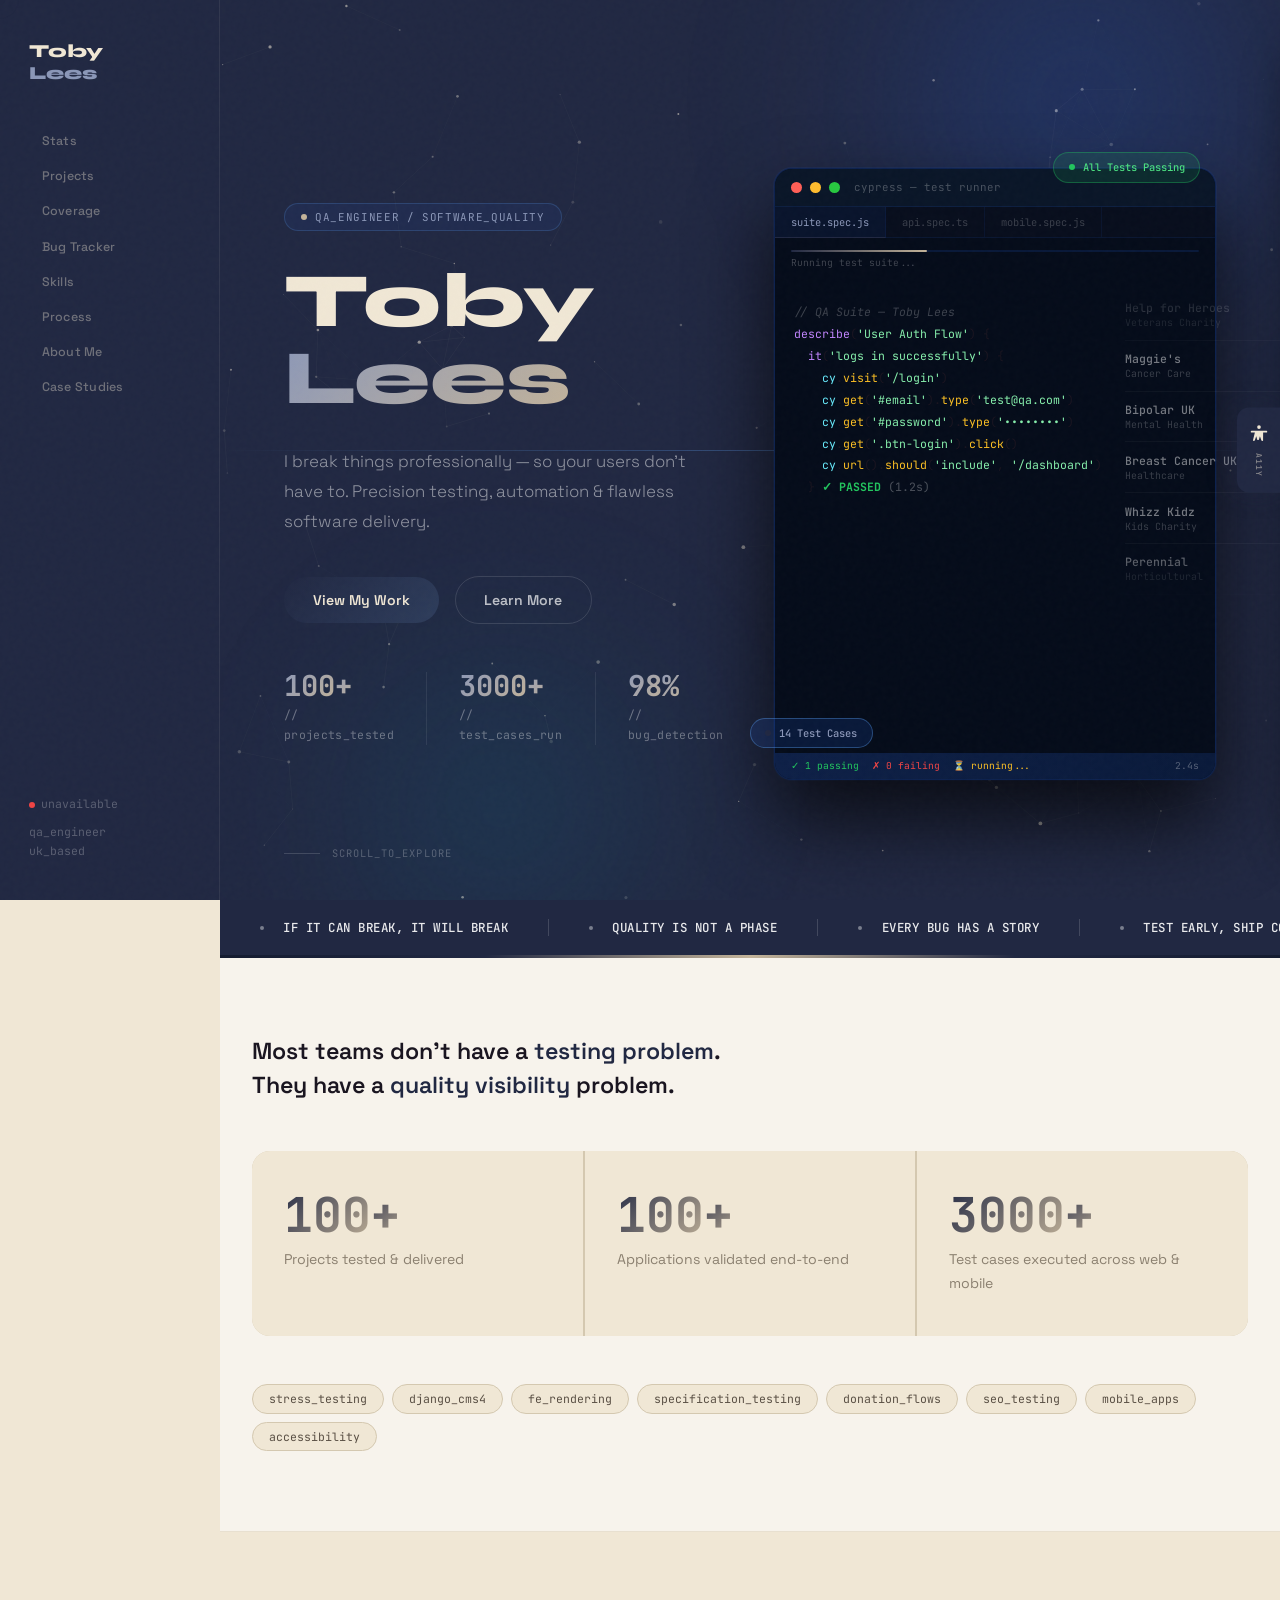
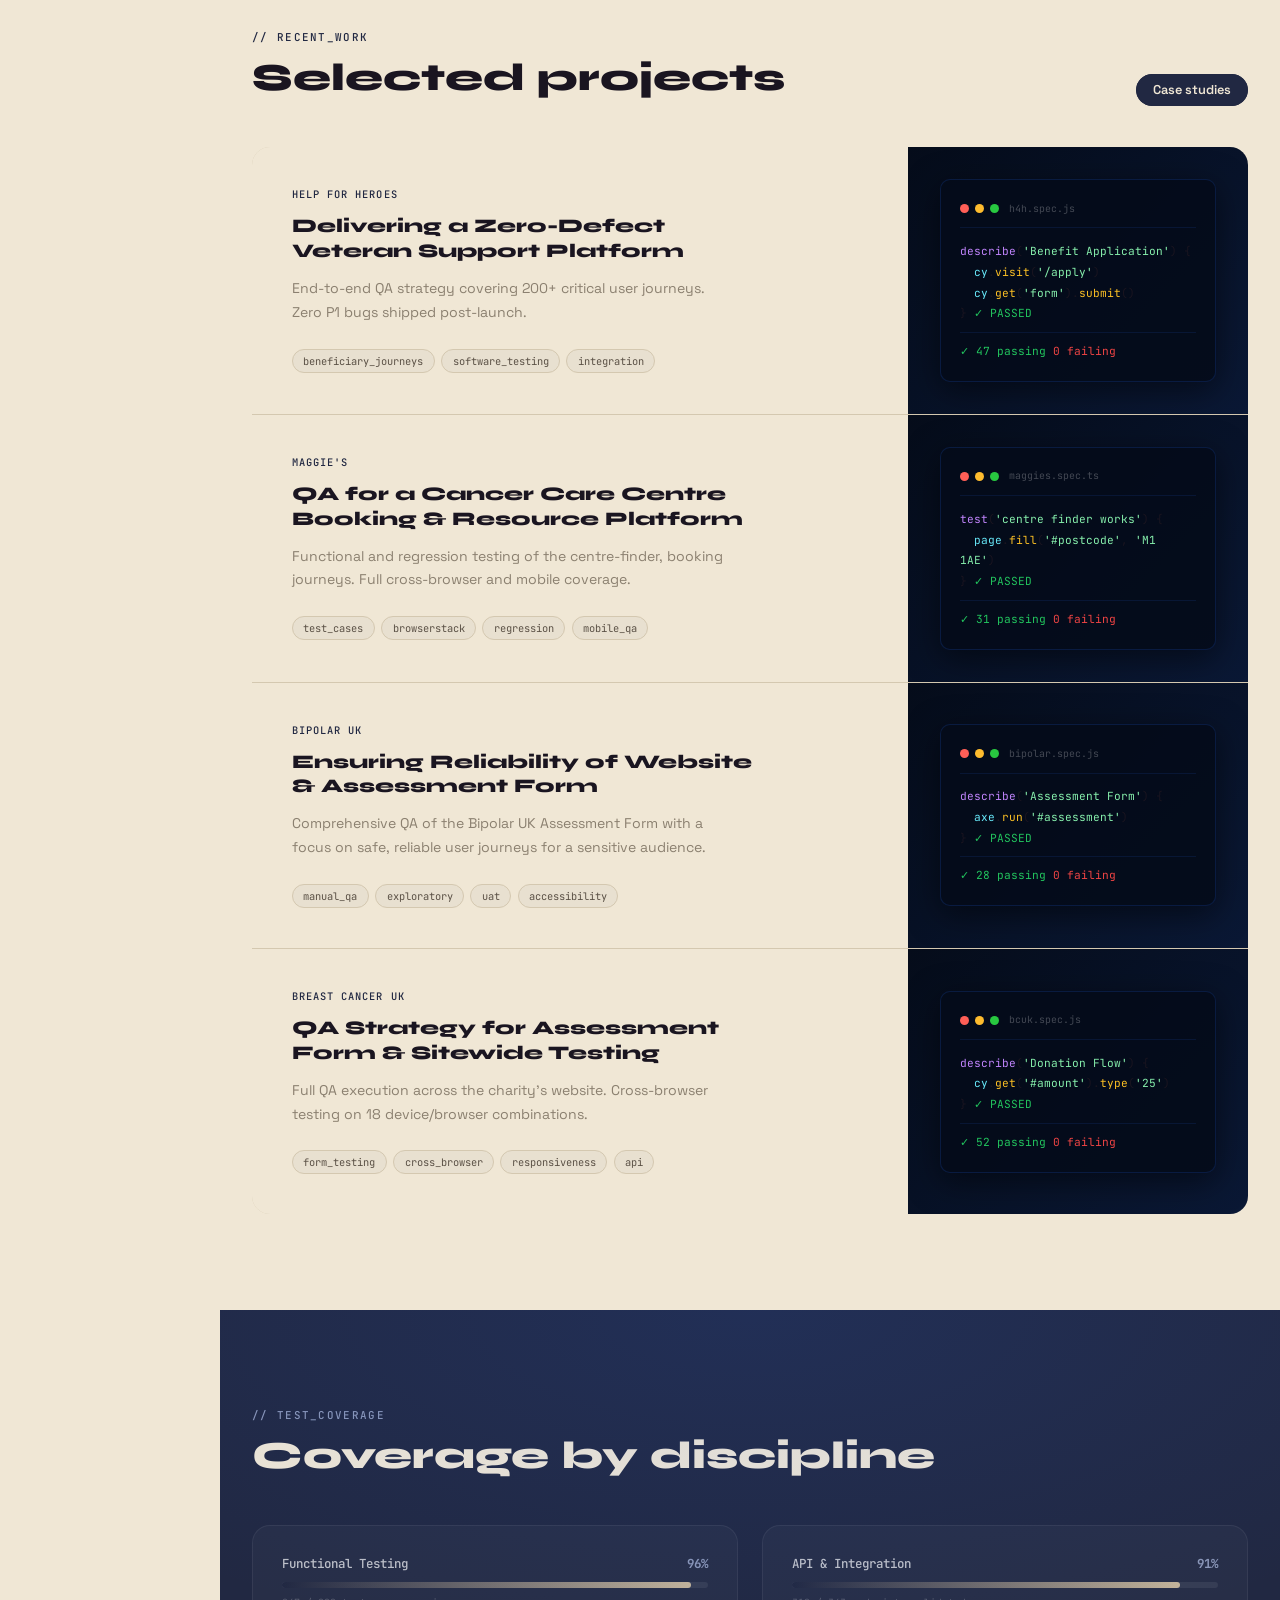
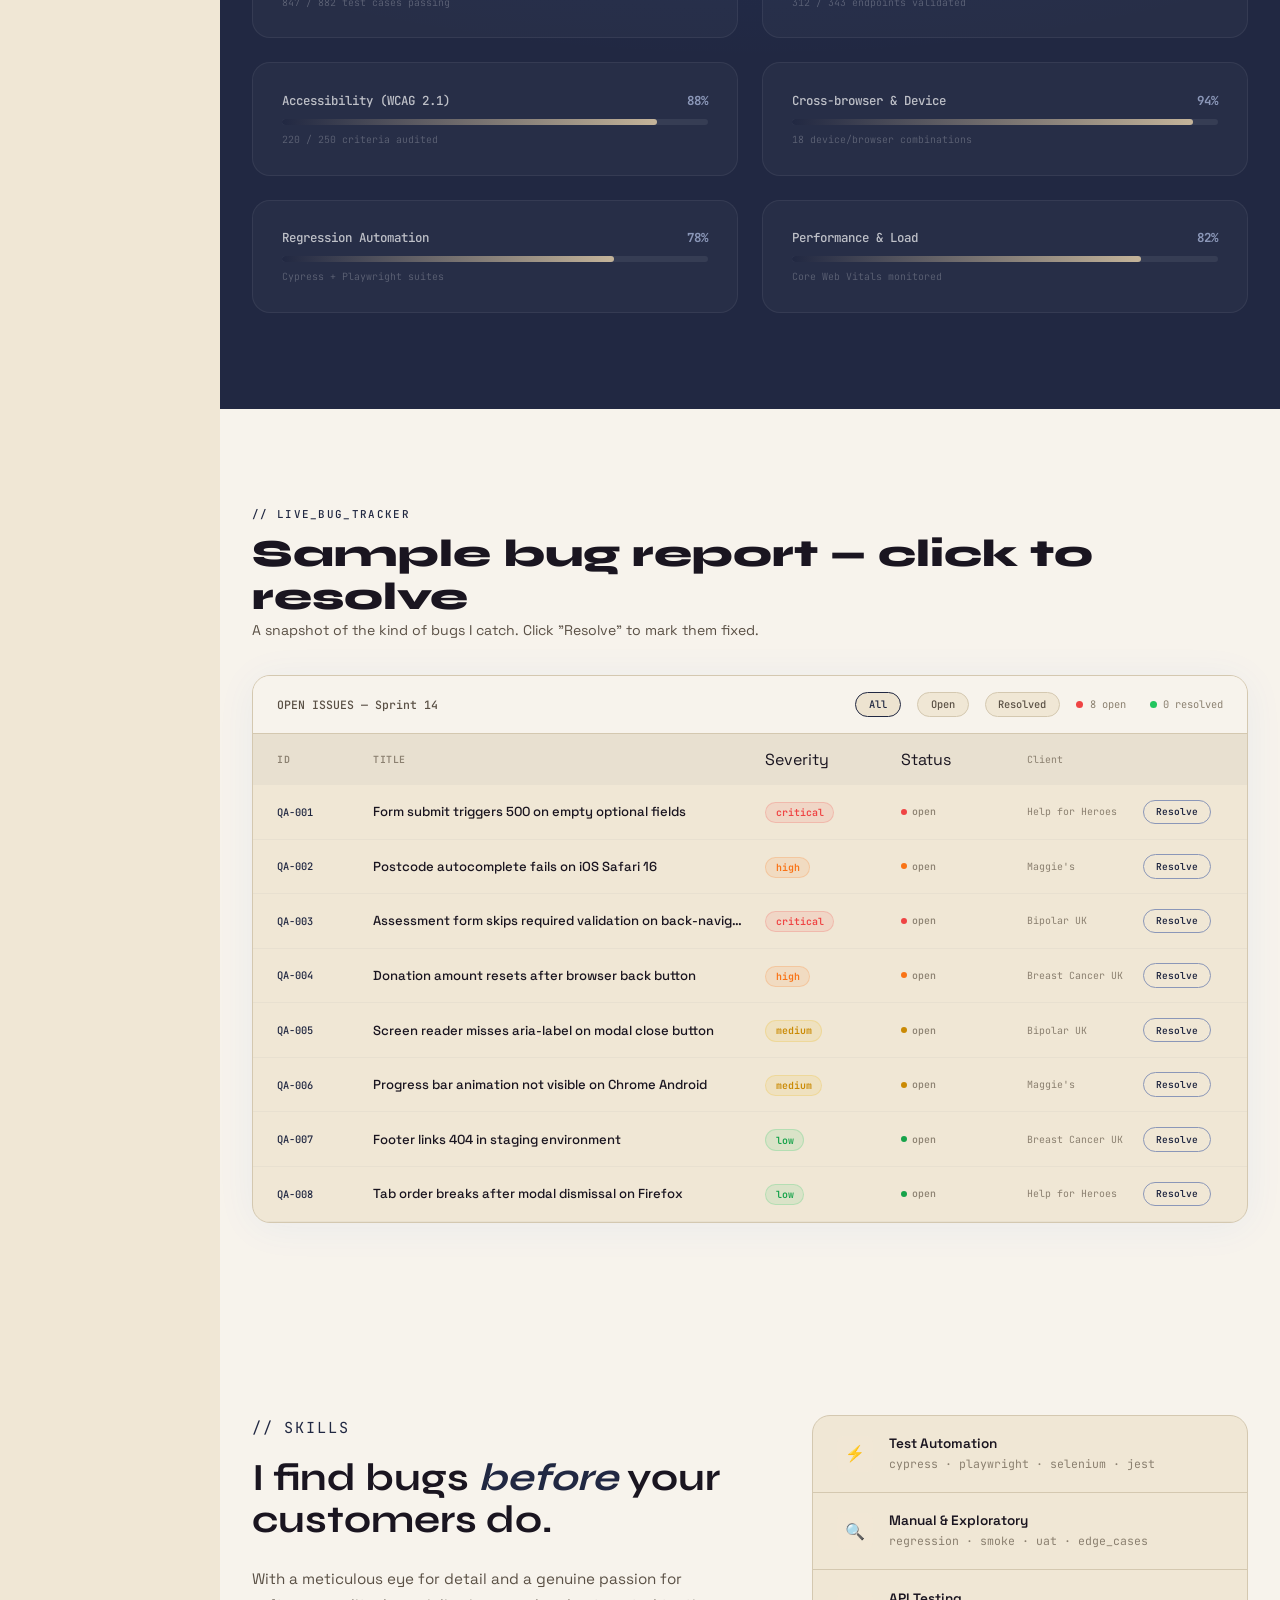
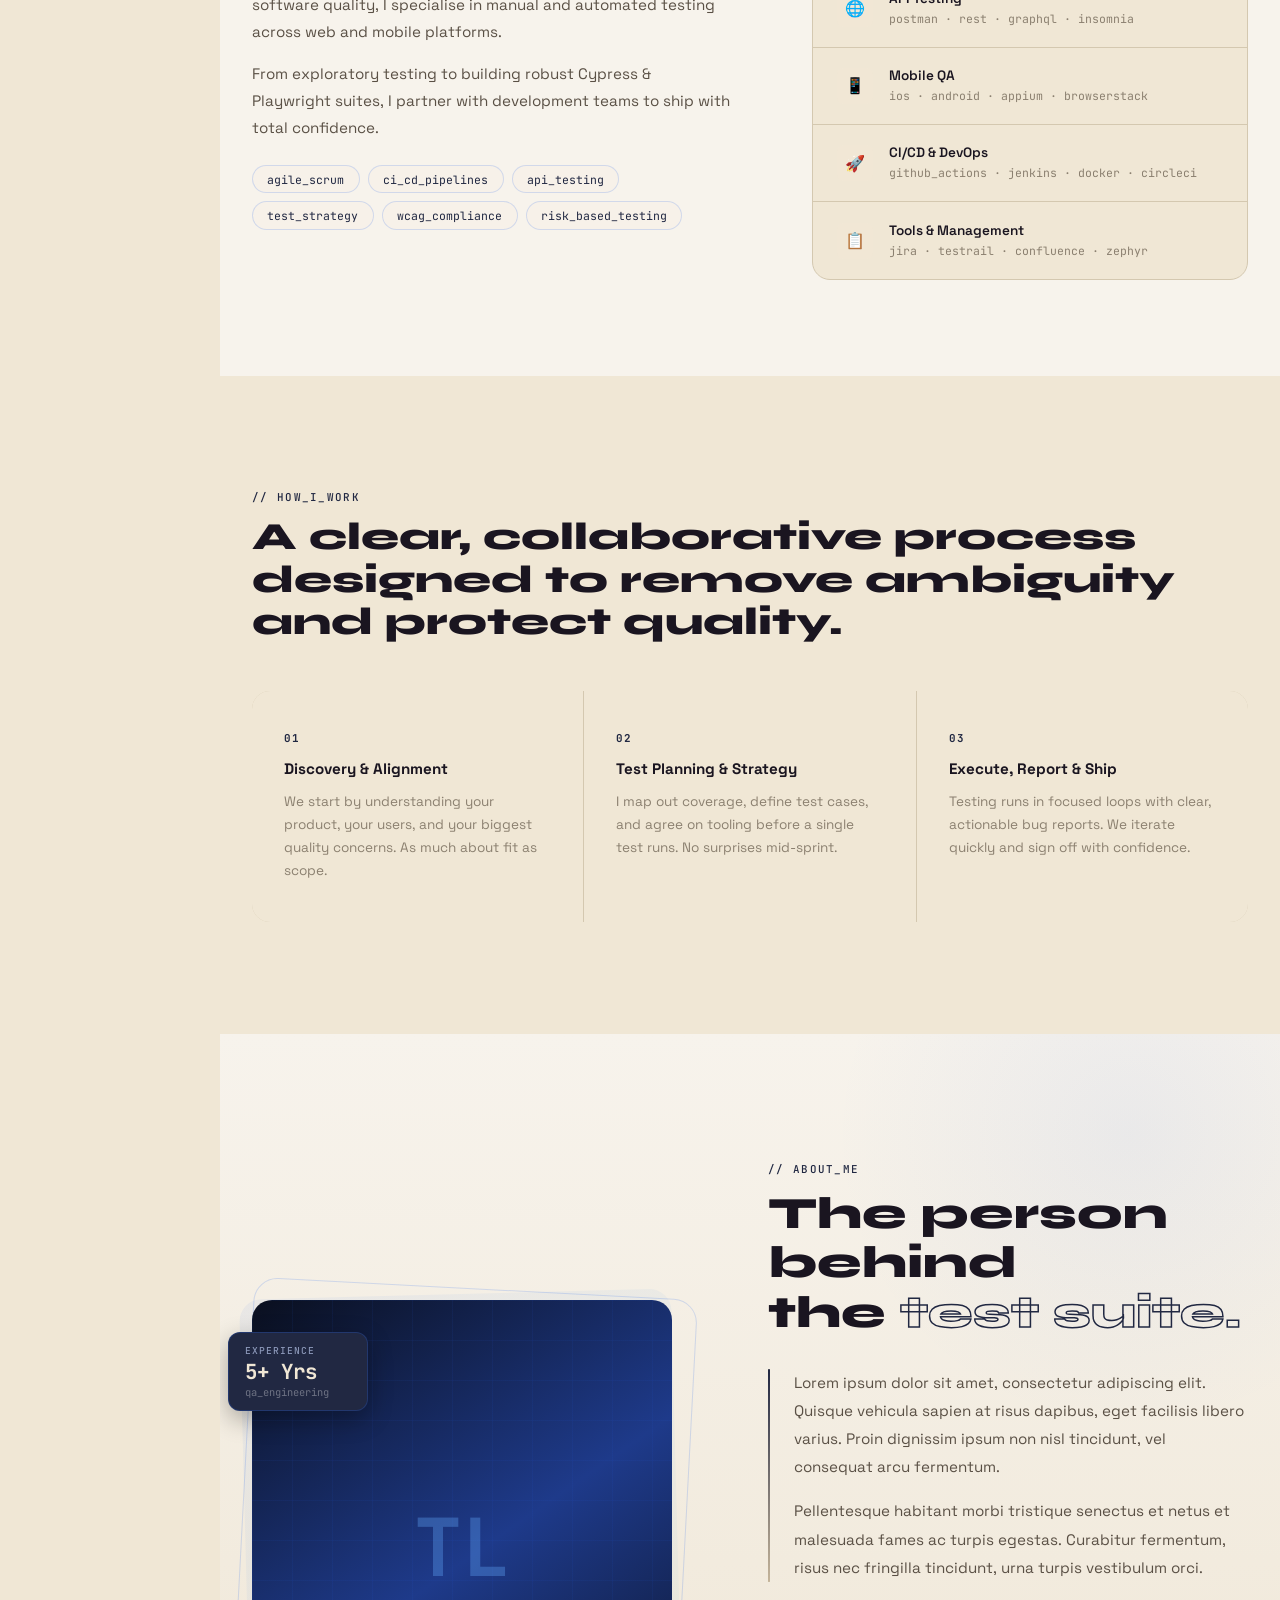
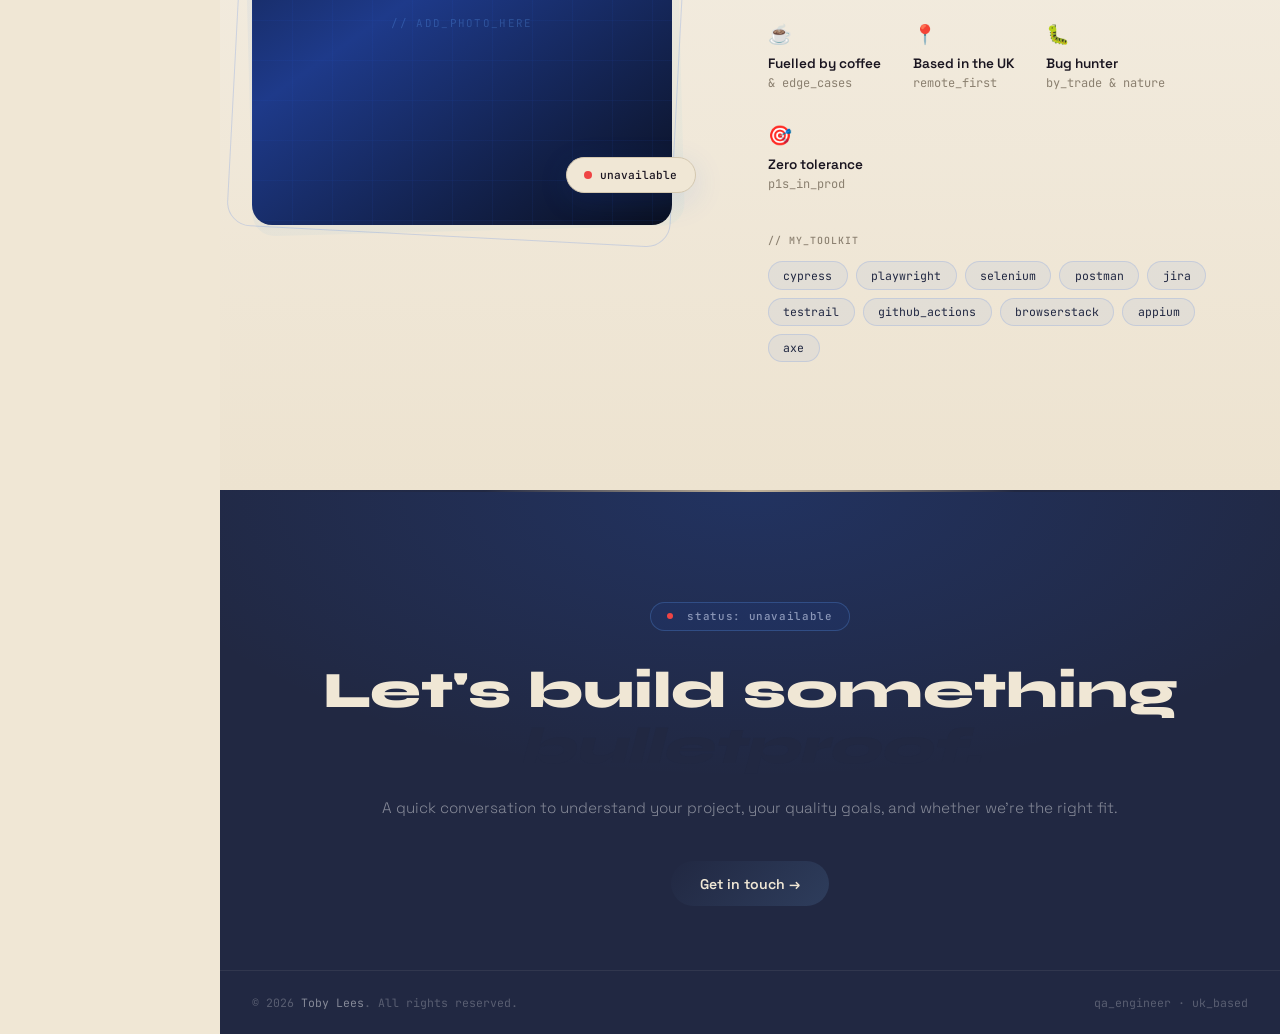
==== commit e7b7c224: "Update a11y panel styles for better visibility Adjust accessibility panel positioning for high contr" ====
--- a/index.html
+++ b/index.html
@@ -109,9 +109,14 @@
   --dark-border: rgba(255,255,255,0.4);
   filter: contrast(1.15);
 }
-body.a11y-high-contrast *:focus-visible {
-  outline: 4px solid #ff0 !important;
-  outline-offset: 3px !important;
+body.a11y-high-contrast .a11y-panel {
+  top: 50% !important;
+  transform: translateY(-50%) !important;
+}
+body.a11y-high-contrast .a11y-trigger {
+  top: 50% !important;
+  transform: translateY(-50%) !important;
+}
 }
 
 /* Reduce motion (WCAG 2.3.3) */
@@ -227,7 +232,11 @@
   scrollbar-width: thin;
   scrollbar-color: rgba(240,231,213,0.15) transparent;
 }
-.a11y-panel.open { right: 0; }
+.a11y-panel.open {
+  right: 0;
+  top: 50%;
+  transform: translateY(-50%);
+}
 
 .a11y-panel-header {
   display: flex;
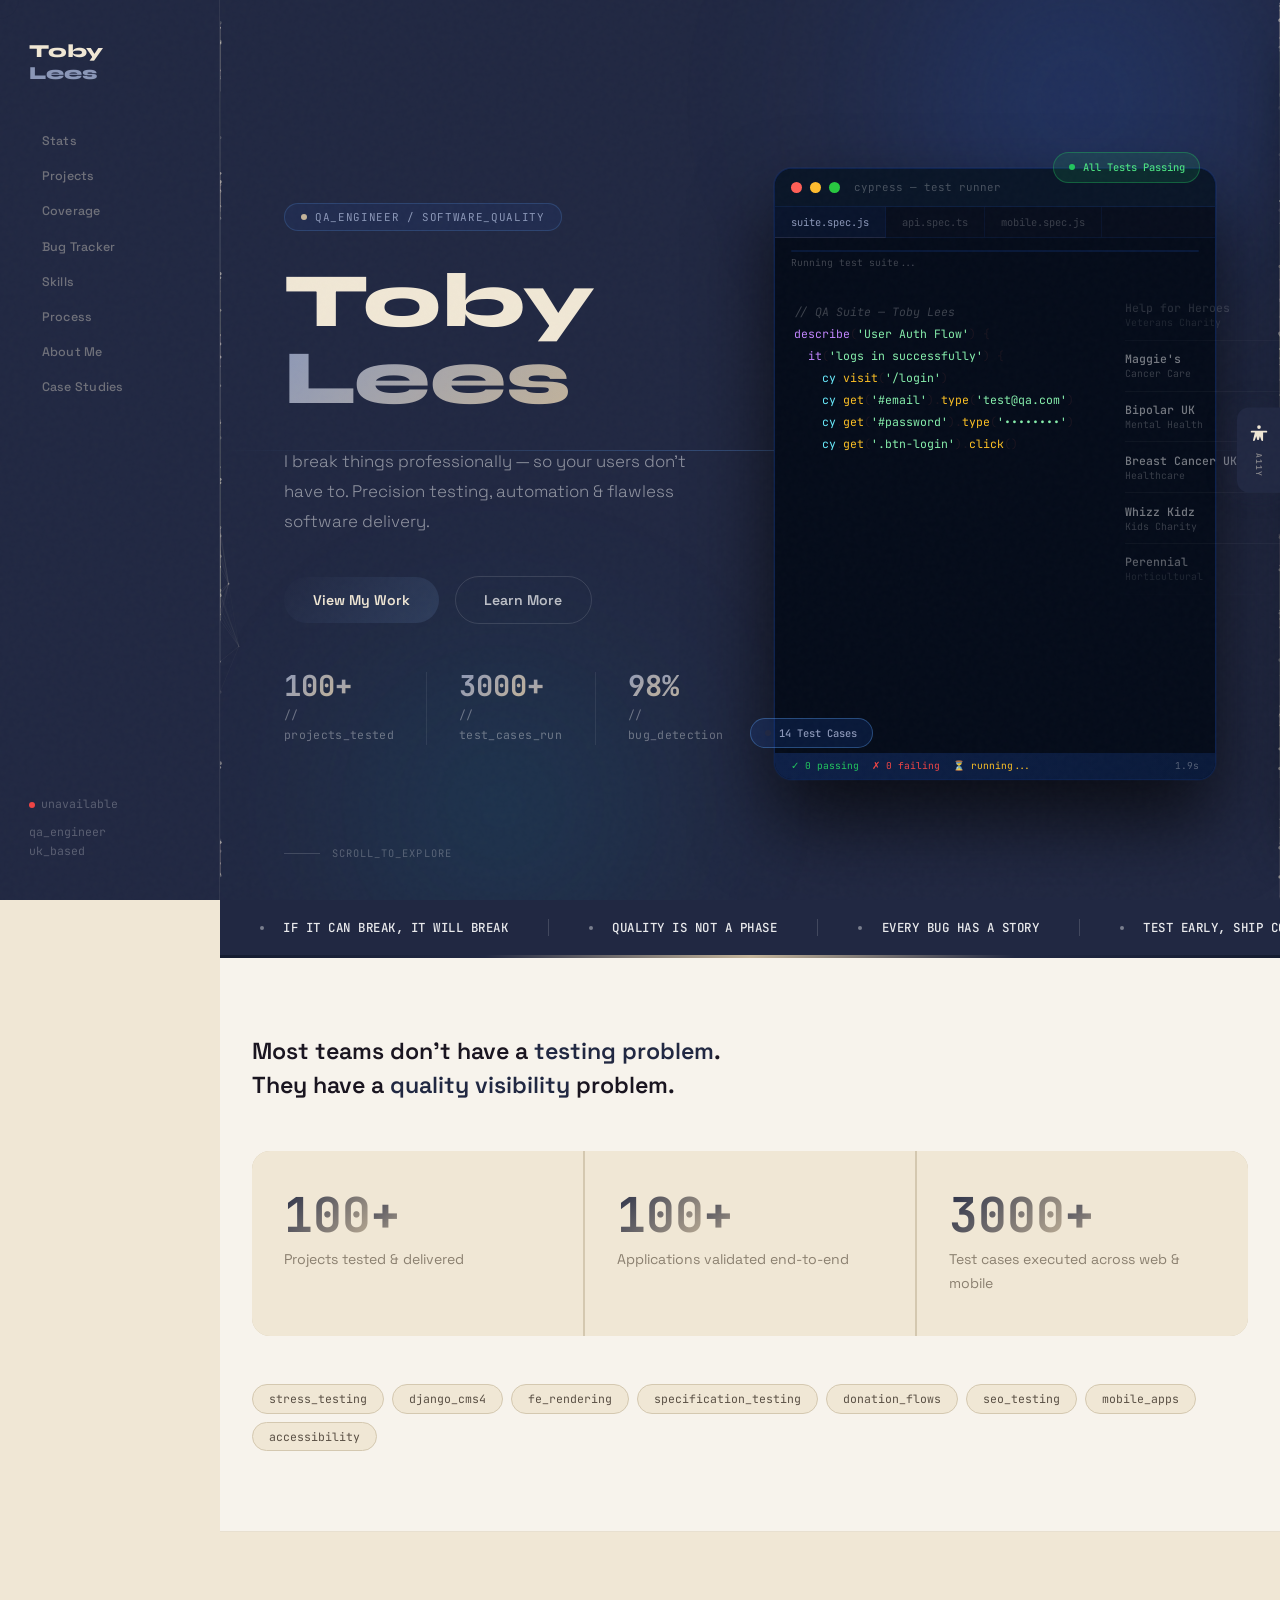
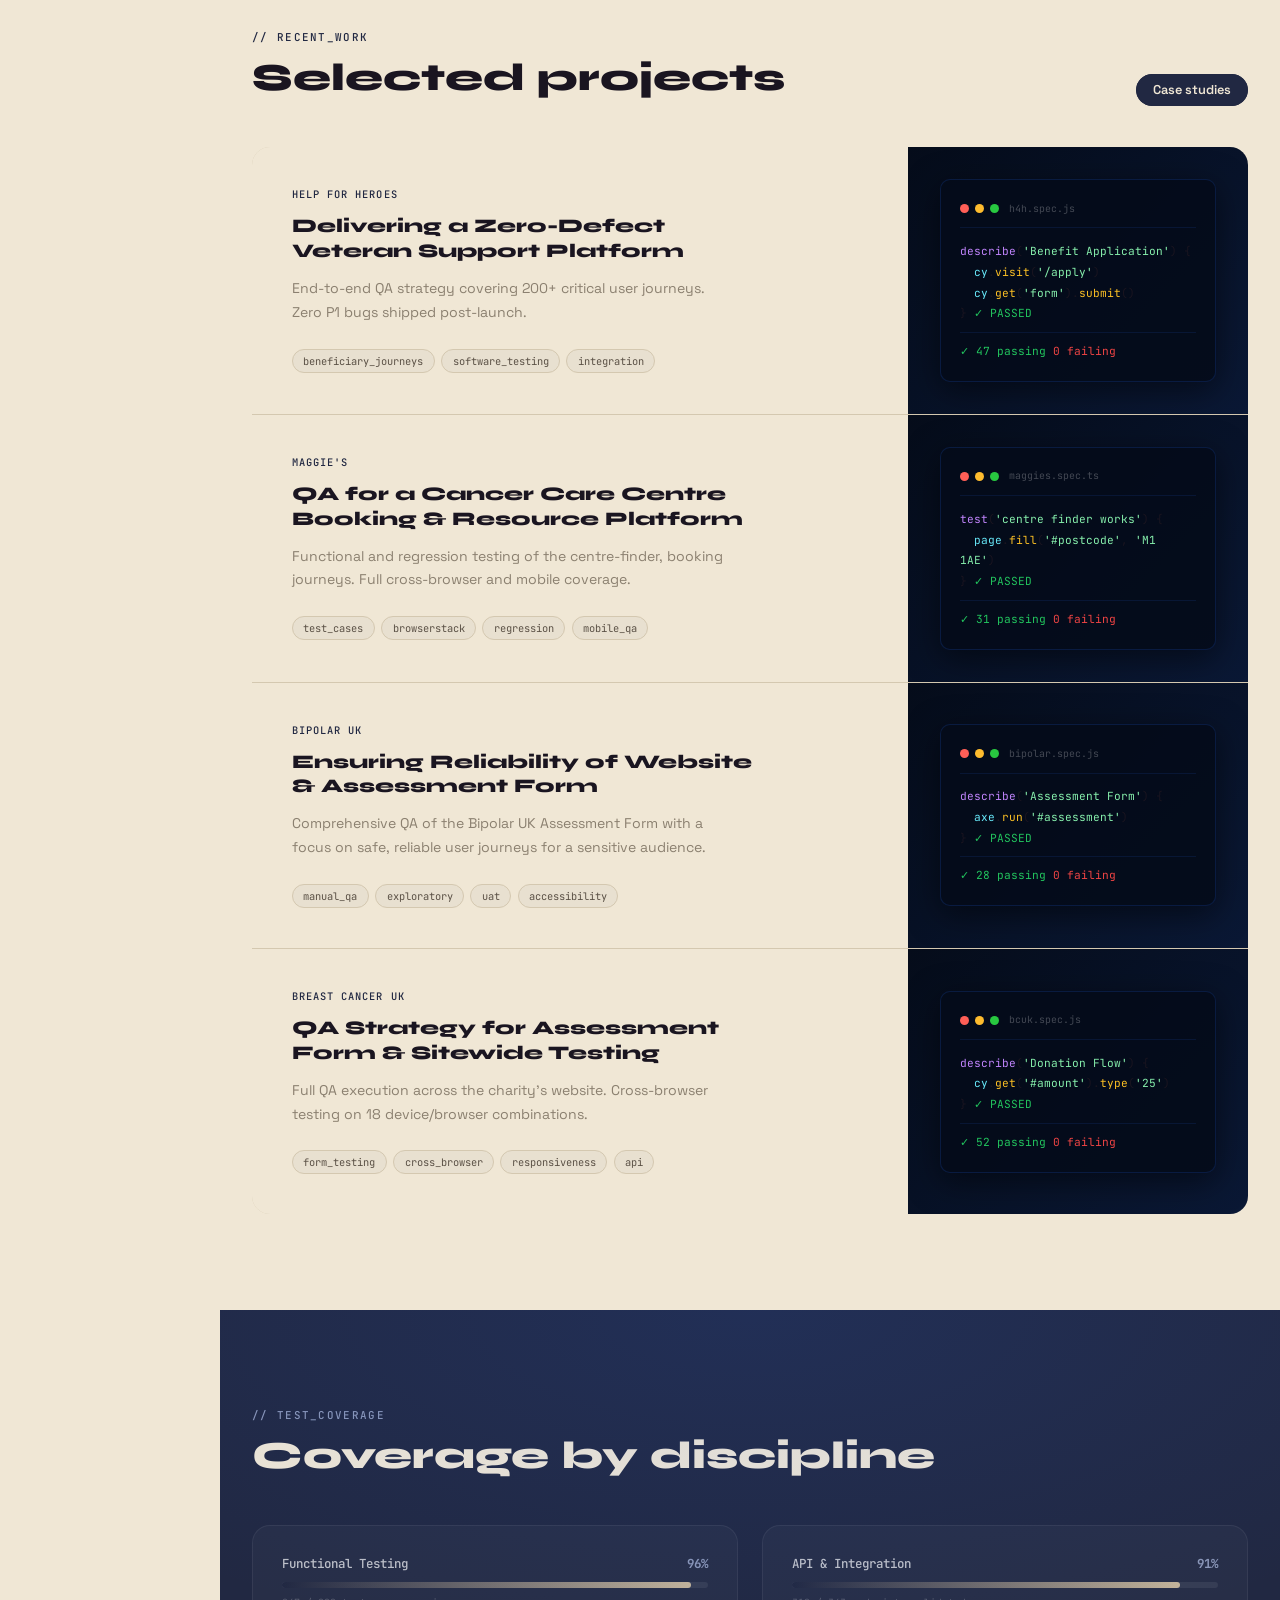
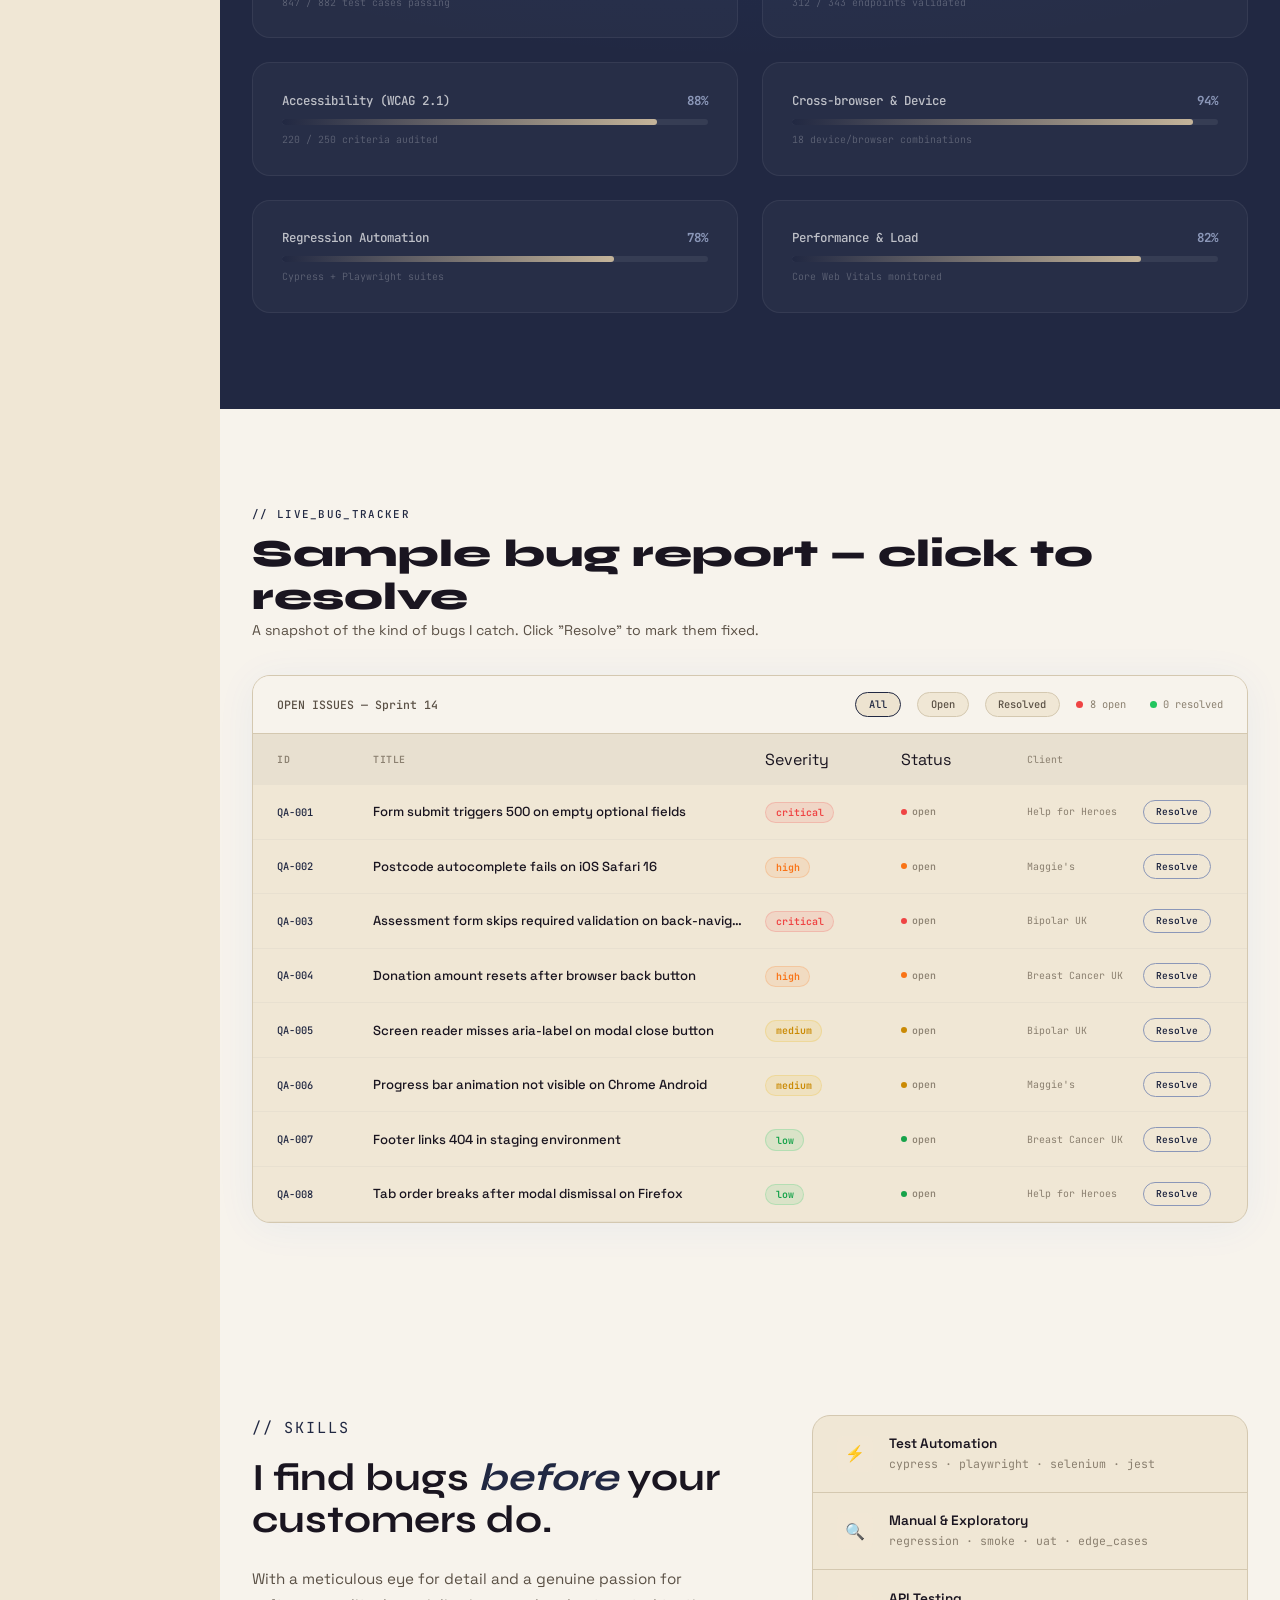
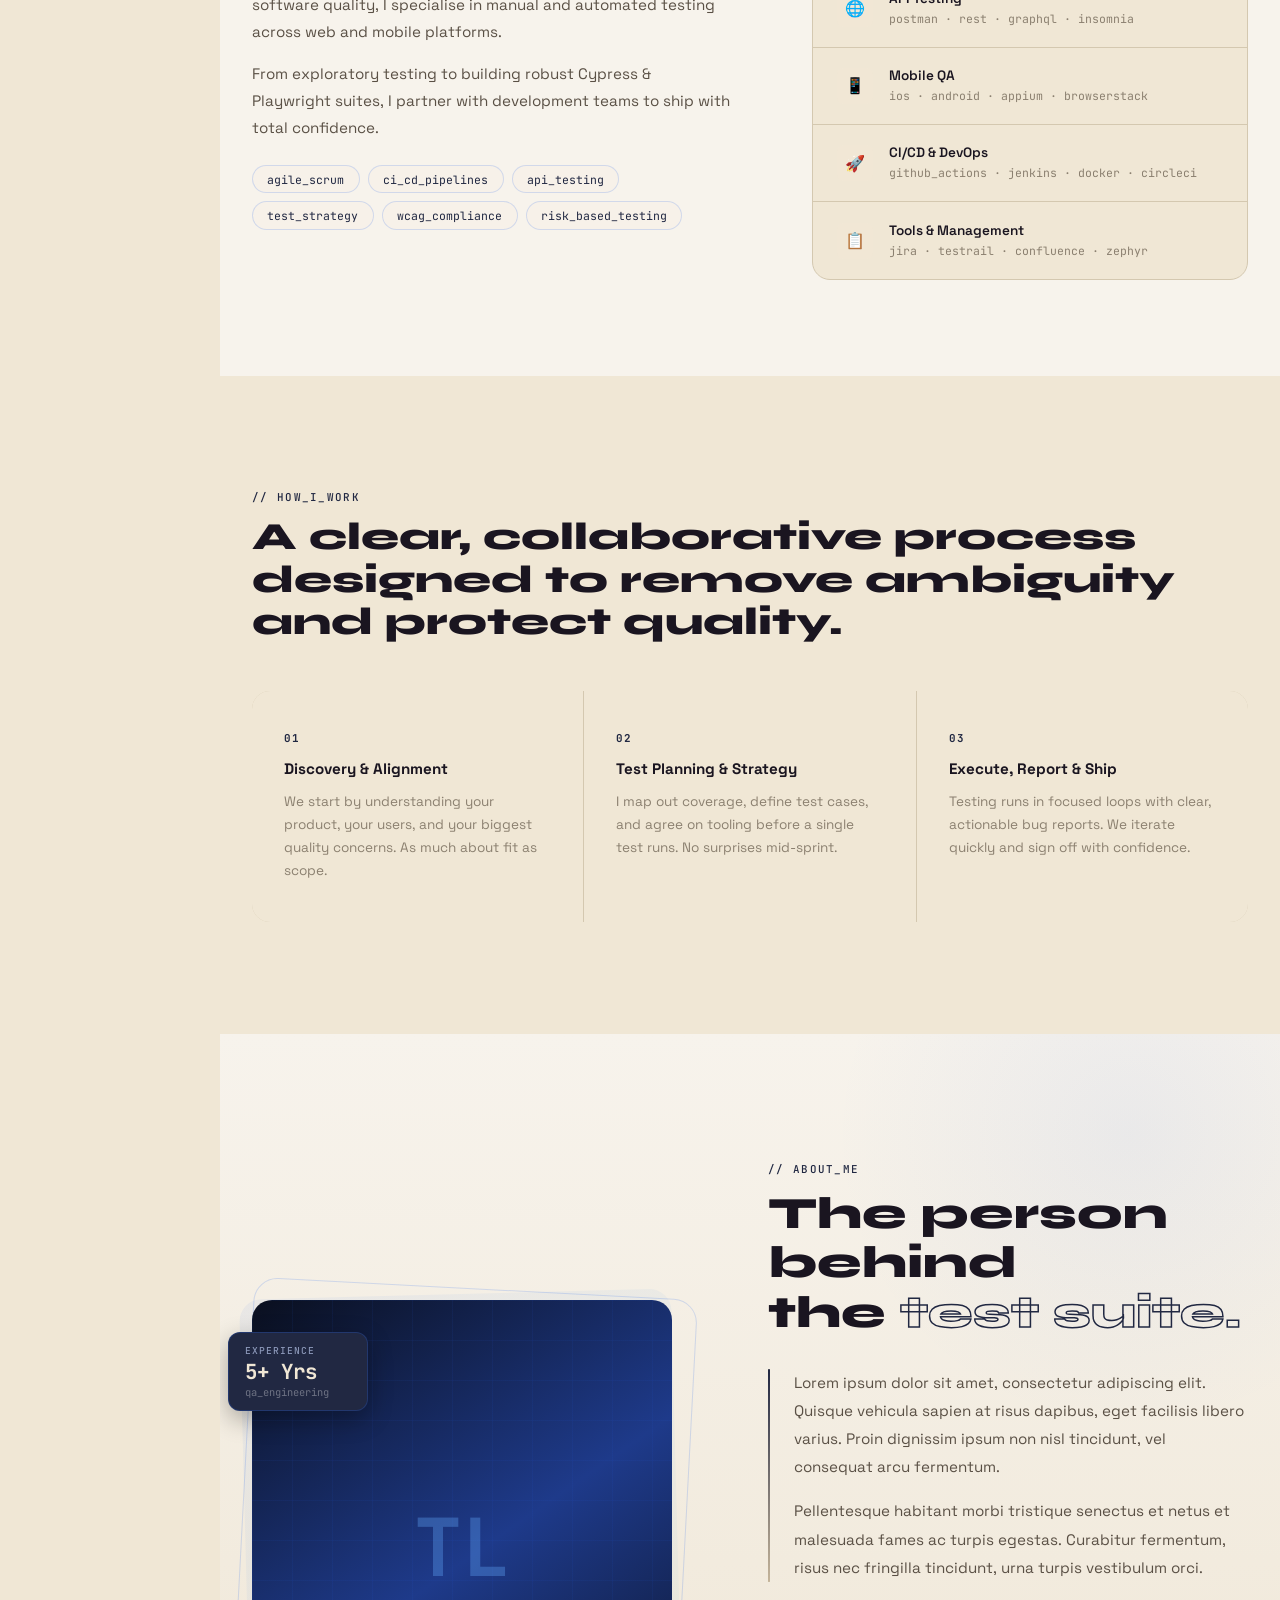
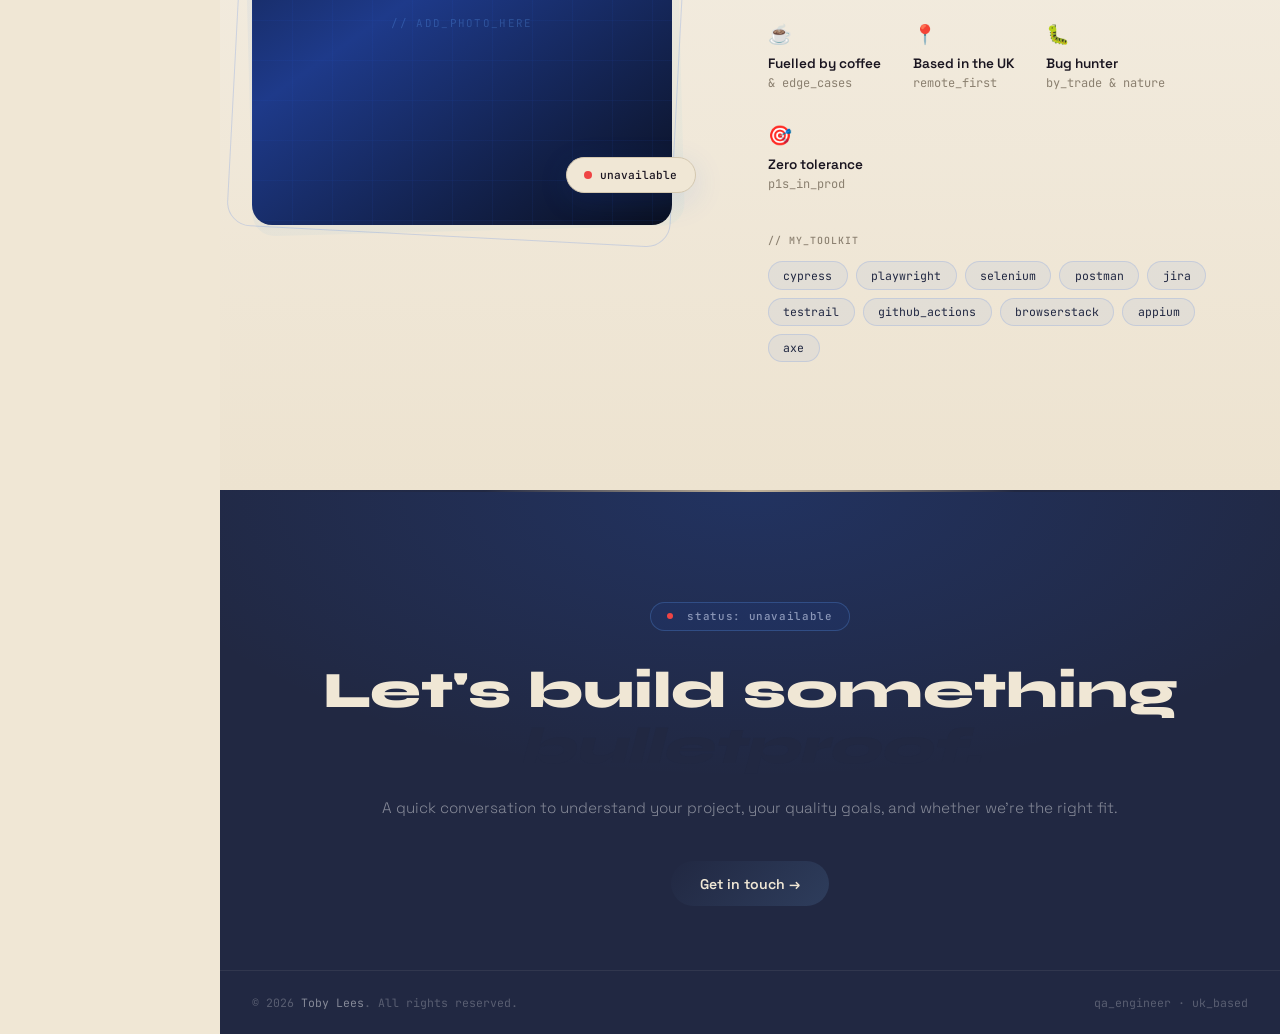
==== commit 2b435a7c: "Remove contrast filter for accessibility improvements Removed filter: contrast() to fix positioning " ====
--- a/index.html
+++ b/index.html
@@ -107,7 +107,15 @@
   --cyan:      #005555;
   --dark:      #000022;
   --dark-border: rgba(255,255,255,0.4);
-  filter: contrast(1.15);
+  /* Removed filter: contrast() — it breaks fixed positioning */
+}
+    body.a11y-high-contrast .a11y-panel,
+body.a11y-high-contrast .a11y-trigger {
+  position: fixed !important;
+  top: 50% !important;
+  transform: translateY(-50%) !important;
+  background: #000022 !important;
+  filter: none !important;
 }
 body.a11y-high-contrast .a11y-panel {
   top: 50% !important;
